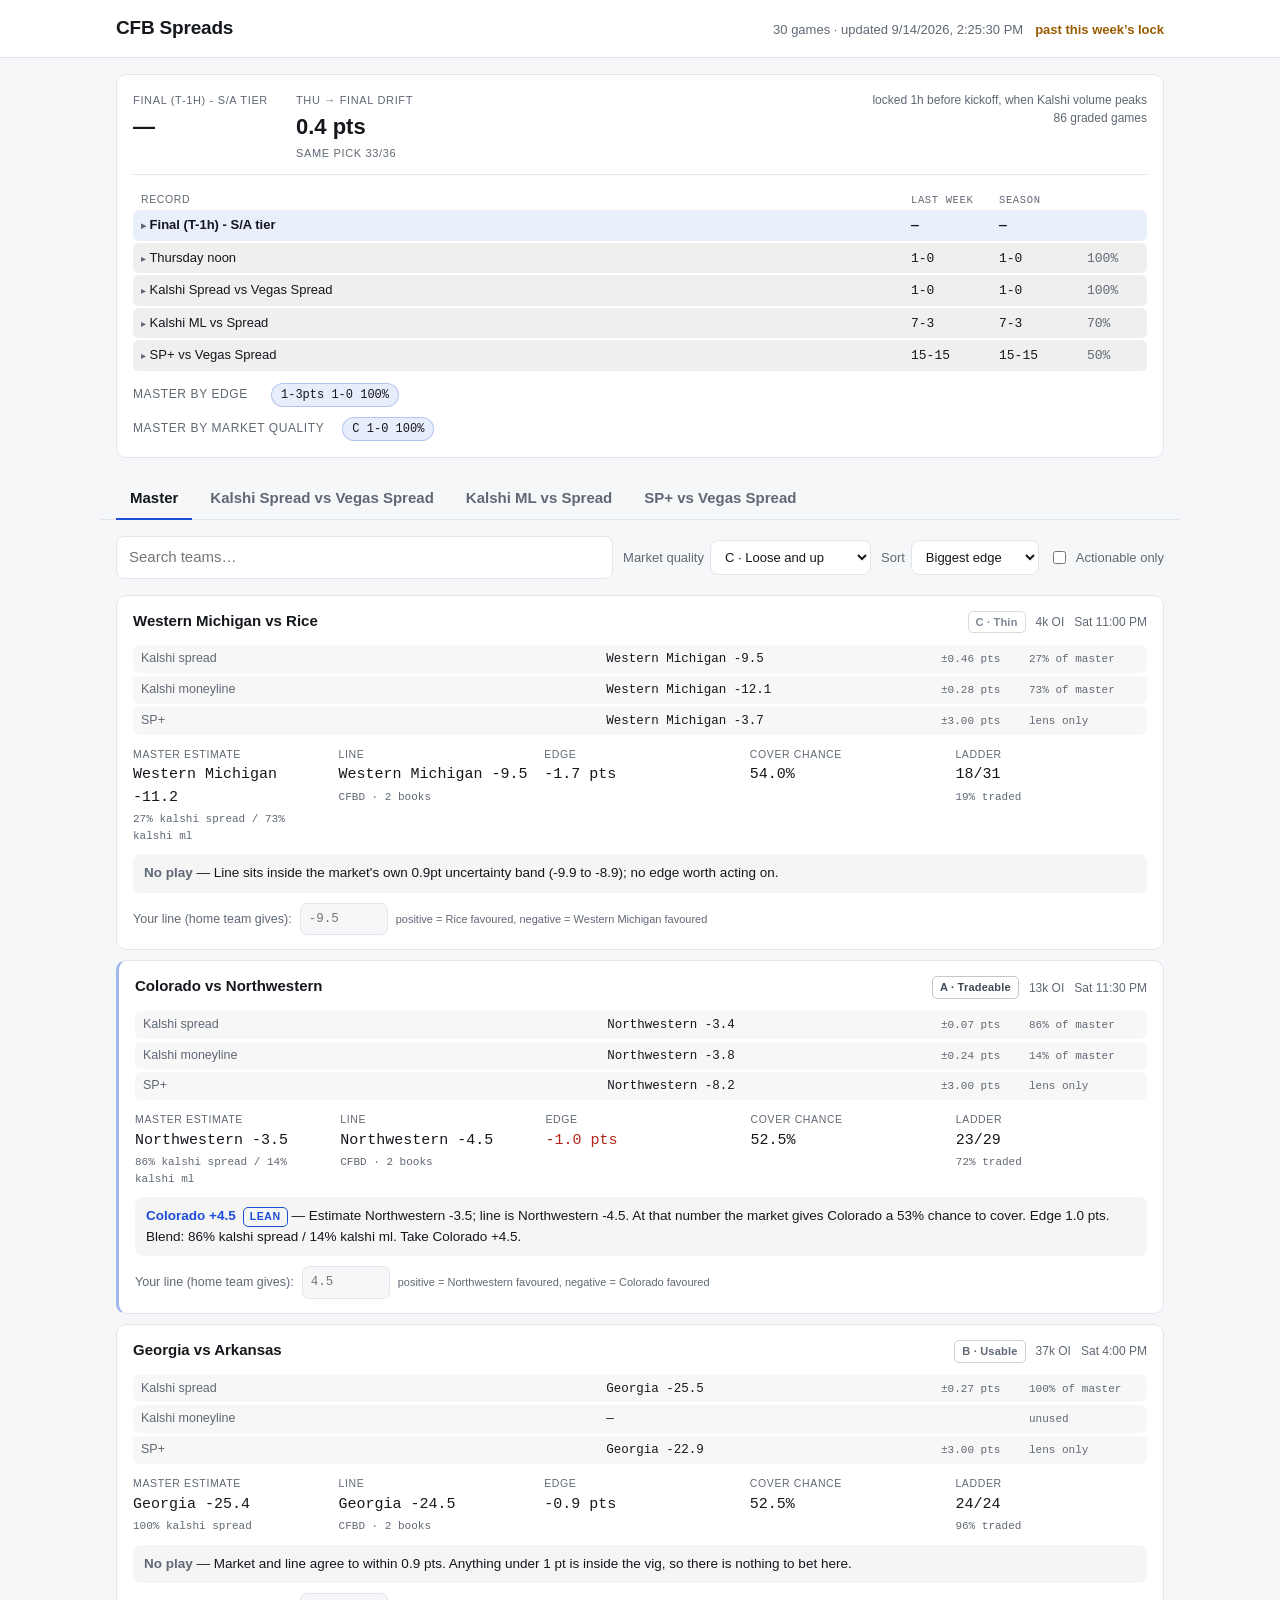
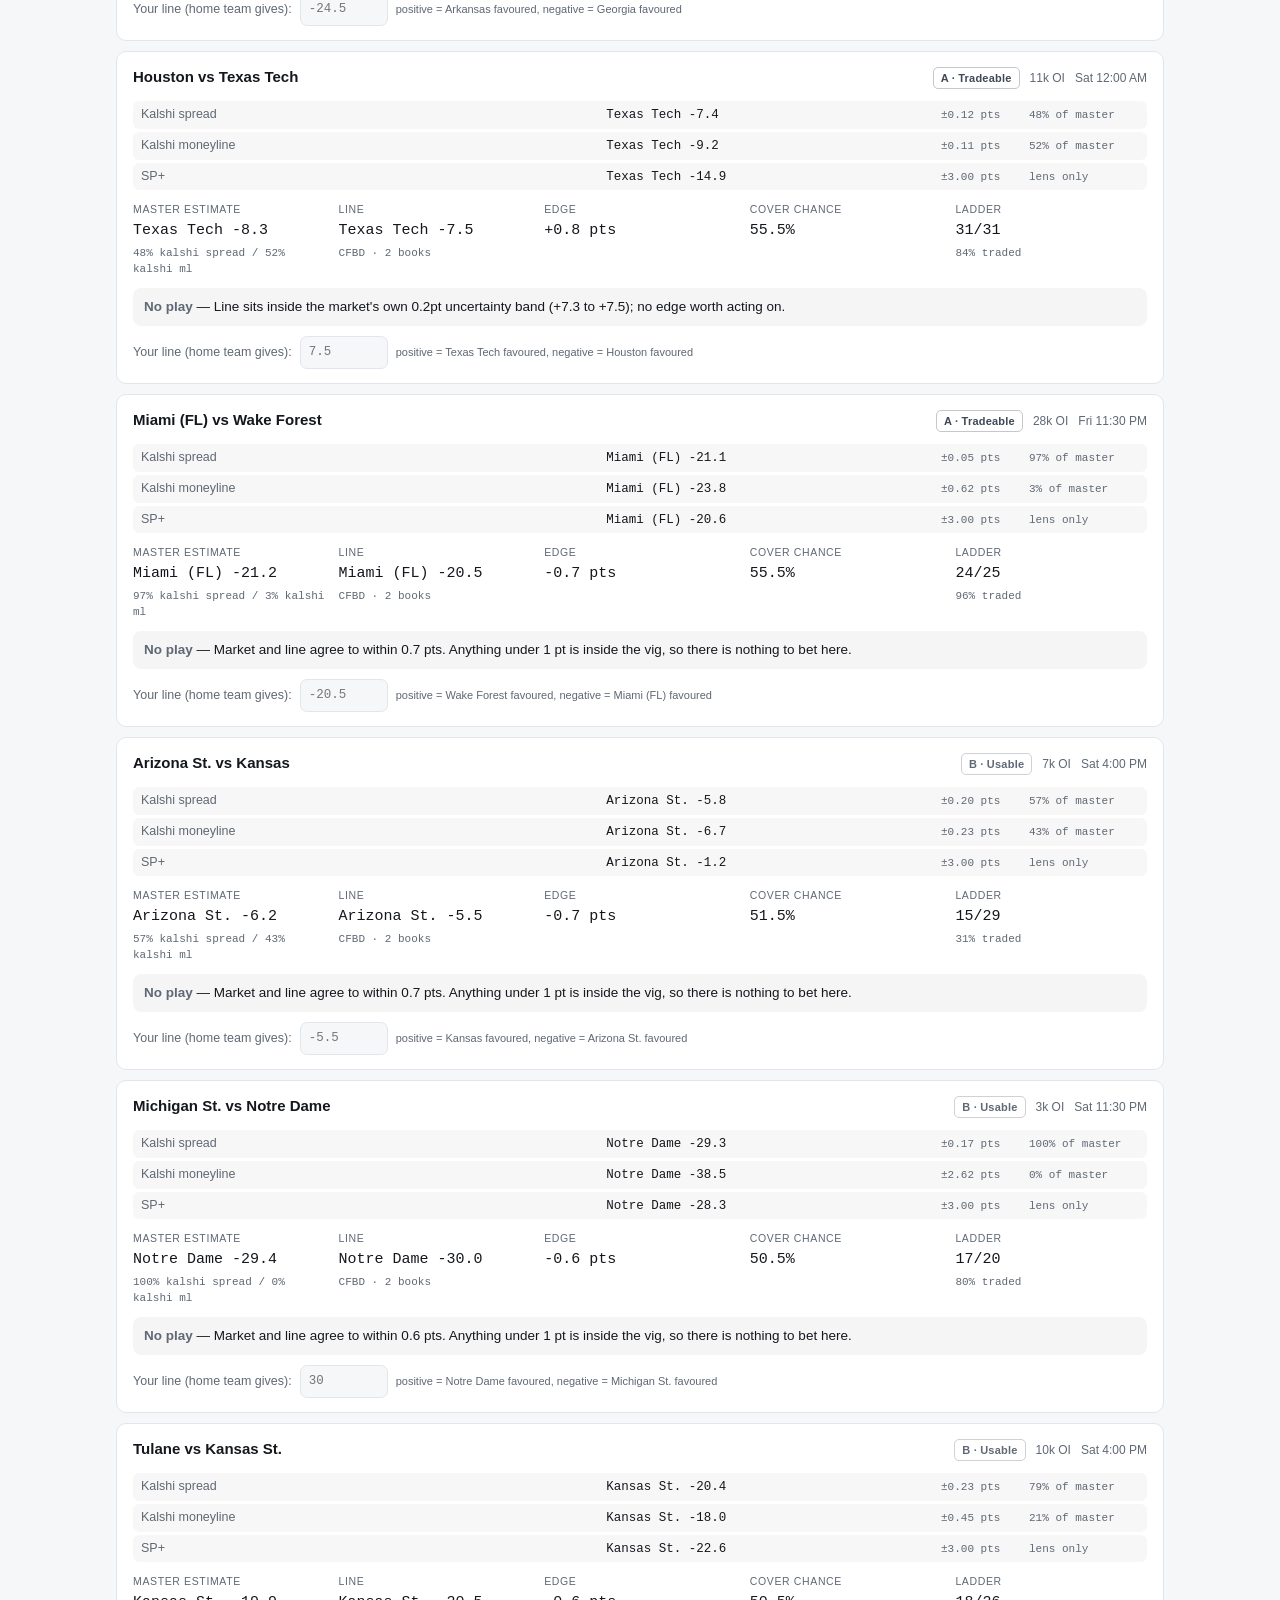
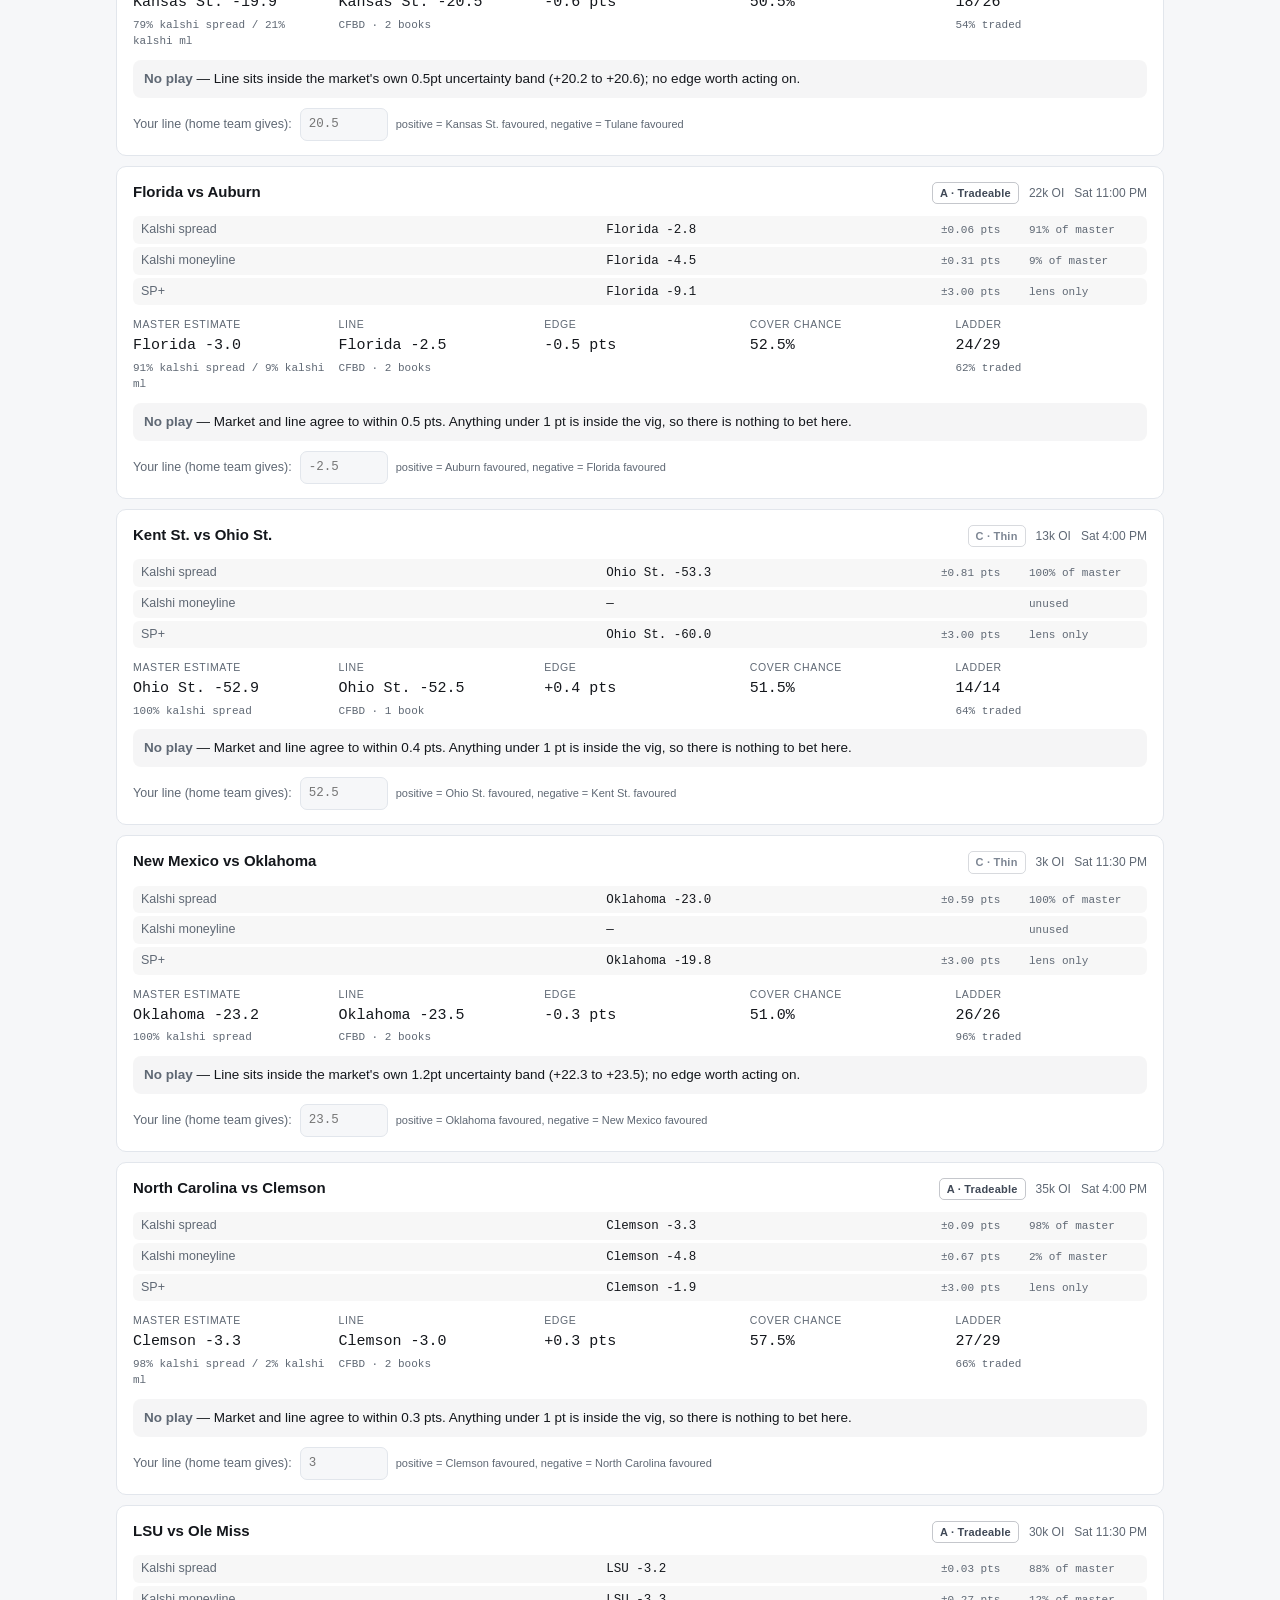
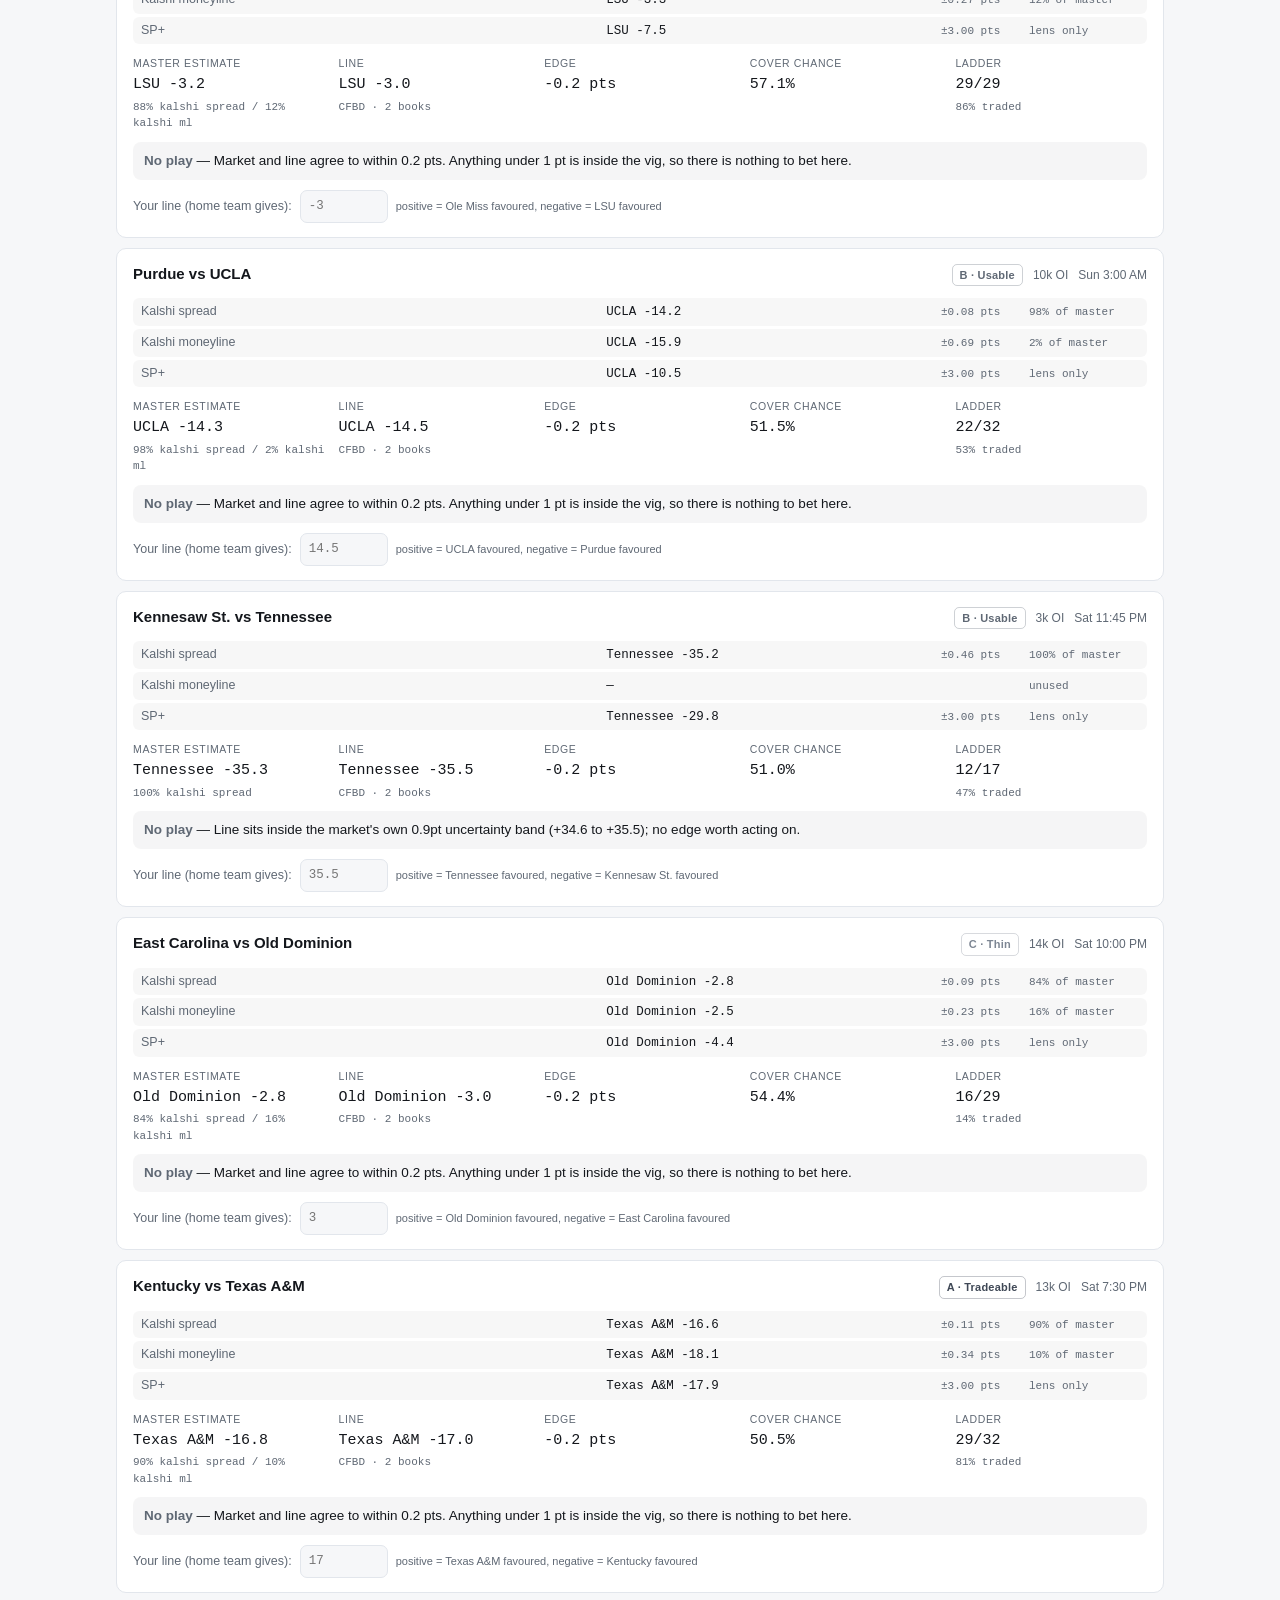
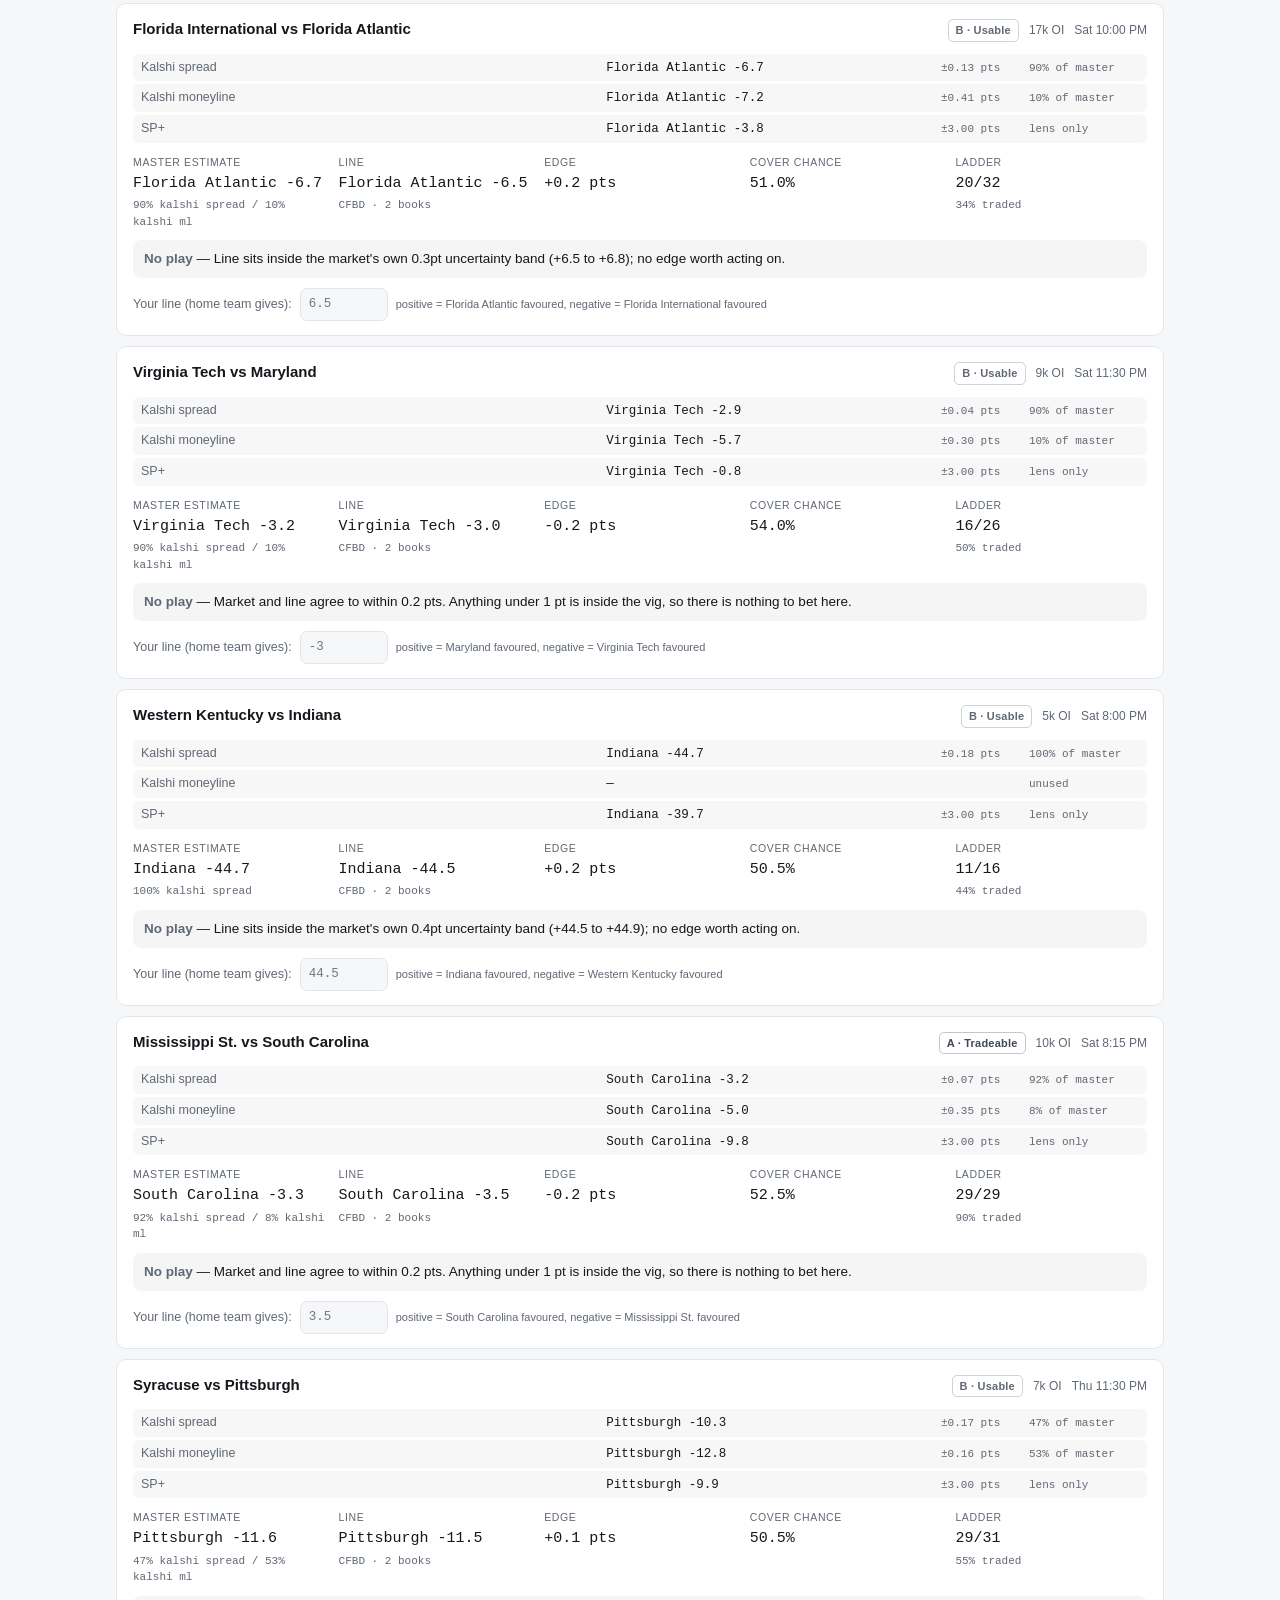
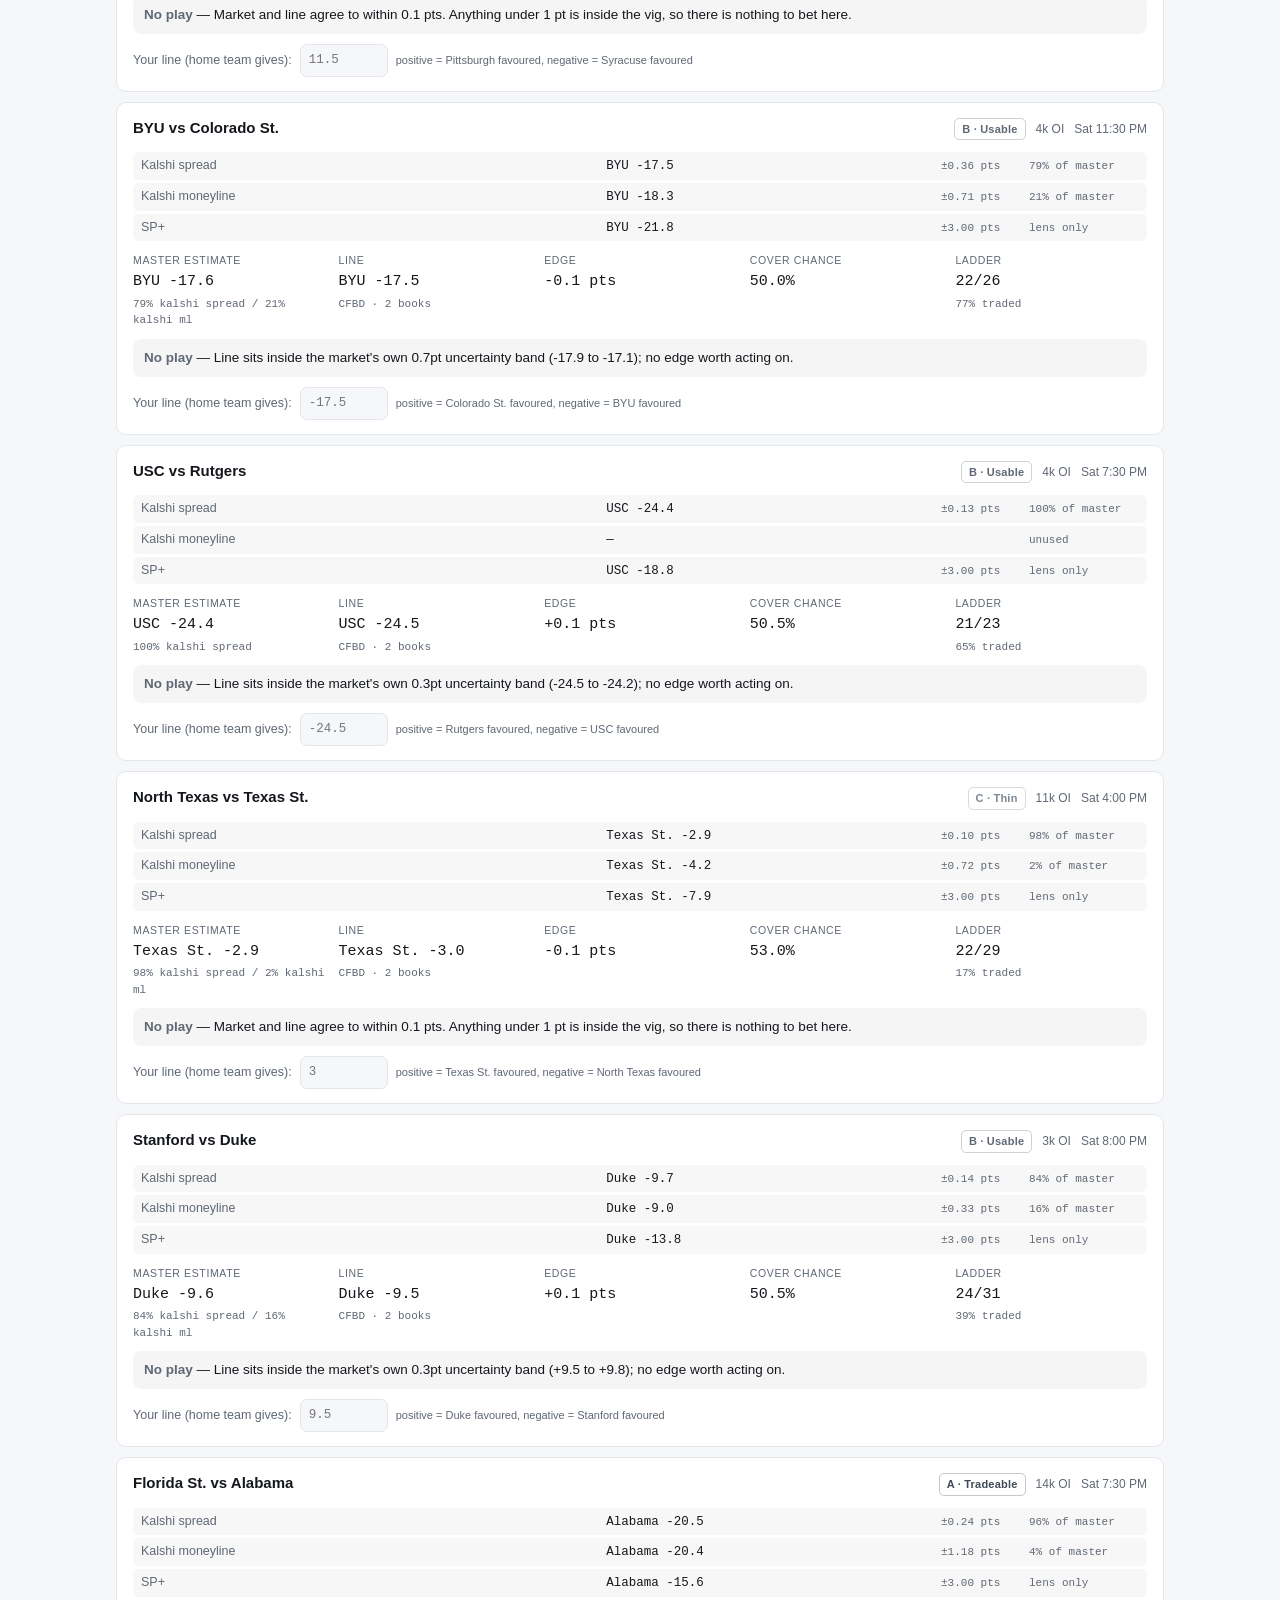
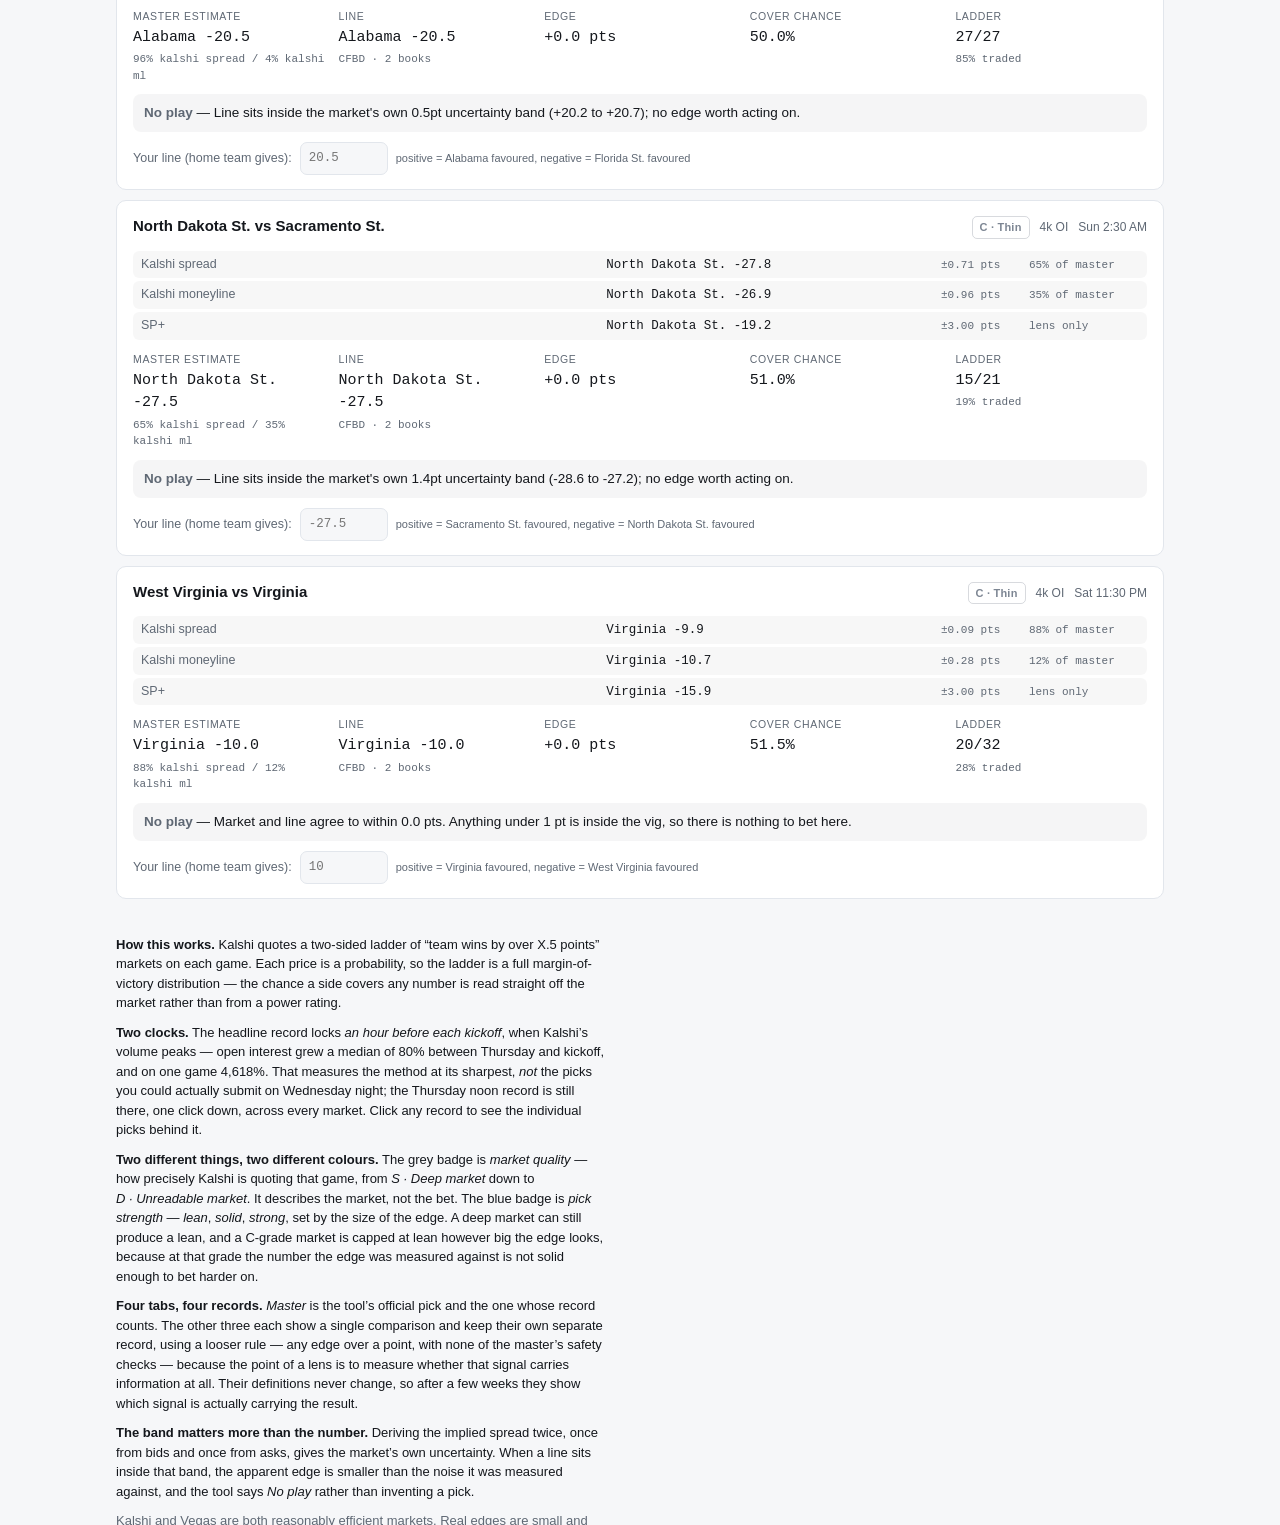
==== docs/index.html @ 64b95194 "Separate market quality from pick strength on the board The page put colour on the wrong thing. Tier" ====
<!doctype html>
<html lang="en">
<head>
<meta charset="utf-8">
<meta name="viewport" content="width=device-width, initial-scale=1">
<title>CFB Spreads — Kalshi-implied</title>
<meta name="description" content="College football spread predictions from Kalshi prediction-market data.">
<link rel="icon" href="data:image/svg+xml,<svg xmlns='http://www.w3.org/2000/svg' viewBox='0 0 100 100'><text y='.9em' font-size='90'>🏈</text></svg>">
<link rel="stylesheet" href="style.css">
</head>
<body>
<header class="top">
  <div class="wrap">
    <div class="titlebar">
      <h1>CFB Spreads</h1>
      <div class="freshness">
        <span id="generated" class="muted">loading…</span>
        <span id="deadline" class="deadline"></span>
      </div>
    </div>
  </div>
</header>

<section class="wrap">
  <div id="datawarning" role="status"></div>
  <div id="accuracy" class="panel accuracy" aria-live="polite"></div>
</section>

<nav class="wrap tabs" role="tablist">
  <button class="tab active" data-tab="master" role="tab" aria-selected="true">Master</button>
  <button class="tab" data-tab="kalshi_spread" role="tab" aria-selected="false">Kalshi Spread vs Vegas Spread</button>
  <button class="tab" data-tab="kalshi_ml" role="tab" aria-selected="false">Kalshi ML vs Spread</button>
  <button class="tab" data-tab="sp_plus" role="tab" aria-selected="false">SP+ vs Vegas Spread</button>
</nav>

<section class="wrap controls">
  <input id="search" type="search" placeholder="Search teams…" autocomplete="off" aria-label="Search teams">
  <label class="ctl">Market quality
    <select id="tier">
      <option value="D">All markets</option>
      <option value="C" selected>C &middot; Loose and up</option>
      <option value="B">B &middot; Readable and up</option>
      <option value="A">A &middot; Tight and up</option>
      <option value="S">S &middot; Deep only</option>
    </select>
  </label>
  <label class="ctl">Sort
    <select id="sort">
      <option value="edge">Biggest edge</option>
      <option value="oi">Most popular</option>
      <option value="kickoff">Kickoff</option>
      <option value="divergence">ML divergence</option>
    </select>
  </label>
  <label class="ctl checkbox"><input type="checkbox" id="picksonly"> Actionable only</label>
</section>

<main class="wrap">
  <div id="board"></div>
  <p id="empty" class="empty" hidden>No games match those filters.</p>
</main>

<footer class="wrap foot">
  <p><strong>How this works.</strong> Kalshi quotes a two-sided ladder of “team wins by over X.5 points”
  markets on each game. Each price is a probability, so the ladder is a full margin-of-victory
  distribution — the chance a side covers any number is read straight off the market rather than from
  a power rating.</p>
  <p><strong>Two clocks.</strong> The headline record locks <em>an hour before each kickoff</em>,
  when Kalshi&rsquo;s volume peaks &mdash; open interest grew a median of 80% between Thursday and
  kickoff, and on one game 4,618%. That measures the method at its sharpest, <em>not</em> the picks
  you could actually submit on Wednesday night; the Thursday&nbsp;noon record is still there, one
  click down, across every market. Click any record to see the individual picks behind it.</p>
  <p><strong>Two different things, two different colours.</strong> The grey badge is
  <em>market quality</em> &mdash; how precisely Kalshi is quoting that game, from
  <em>S&nbsp;&middot;&nbsp;Deep market</em> down to <em>D&nbsp;&middot;&nbsp;Unreadable market</em>. It
  describes the market, not the bet. The blue badge is <em>pick strength</em> &mdash;
  <em>lean</em>, <em>solid</em>, <em>strong</em>, set by the size of the edge. A deep market can still
  produce a lean, and a C-grade market is capped at lean however big the edge looks, because at that
  grade the number the edge was measured against is not solid enough to bet harder on.</p>
  <p><strong>Four tabs, four records.</strong> <em>Master</em> is the tool&rsquo;s official pick and the
  one whose record counts. The other three each show a single comparison and keep their own separate
  record, using a looser rule &mdash; any edge over a point, with none of the master&rsquo;s safety
  checks &mdash; because the point of a lens is to measure whether that signal carries information at
  all. Their definitions never change, so after a few weeks they show which signal is actually
  carrying the result.</p>
  <p><strong>The band matters more than the number.</strong> Deriving the implied spread twice, once
  from bids and once from asks, gives the market’s own uncertainty. When a line sits inside that band,
  the apparent edge is smaller than the noise it was measured against, and the tool says
  <em>No play</em> rather than inventing a pick.</p>
  <p class="muted">Kalshi and Vegas are both reasonably efficient markets. Real edges are small and
  often explained by liquidity. This is a screening tool, not a guarantee — the graded record above is
  the honest test of whether it is worth anything.</p>
</footer>

<script src="app.js"></script>
</body>
</html>
---- docs/style.css ----
:root {
  color-scheme: light dark;
  --bg: #f6f7f9;
  --panel: #ffffff;
  --ink: #14171c;
  --muted: #5f6874;
  --line: #e2e6ec;
  --accent: #1d4ed8;
  --good: #0f7b45;
  --bad: #b42318;
  --warn: #9a5b00;
  /* Market quality: a neutral ramp, deliberately outside the accent hue, so
     nothing describing the market can be read as a verdict on the pick.
     S and A sit forward; C and D recede. */
  --qS: #232935;
  --qA: #3f4856;
  --qB: #5f6874;
  --qC: #7d8693;
  --qD: #9aa2ad;
  --radius: 10px;
  --mono: ui-monospace, SFMono-Regular, "SF Mono", Menlo, Consolas, monospace;
}

@media (prefers-color-scheme: dark) {
  :root {
    --bg: #0e1116;
    --panel: #161b22;
    --ink: #e6edf3;
    --muted: #9aa4b2;
    --line: #262d38;
    --accent: #6f9bff;
    --good: #3fb950;
    --bad: #f85149;
    --warn: #d29922;
    --qS: #e6edf3;
    --qA: #c3ccd8;
    --qB: #9aa4b2;
    --qC: #7c8695;
    --qD: #646e7c;
  }
}

* { box-sizing: border-box; }

body {
  margin: 0;
  background: var(--bg);
  color: var(--ink);
  font: 15px/1.5 -apple-system, BlinkMacSystemFont, "Segoe UI", Roboto, Helvetica, Arial, sans-serif;
  -webkit-text-size-adjust: 100%;
}

.wrap { max-width: 1080px; margin: 0 auto; padding: 0 16px; }
.muted { color: var(--muted); }

/* ---------------------------------------------------------------- header */

.top {
  border-bottom: 1px solid var(--line);
  background: var(--panel);
  position: sticky;
  top: 0;
  z-index: 5;
}
.titlebar {
  display: flex;
  flex-wrap: wrap;
  gap: 8px 16px;
  align-items: baseline;
  justify-content: space-between;
  padding: 14px 0;
}
h1 { font-size: 19px; margin: 0; letter-spacing: -0.01em; }
.freshness { display: flex; gap: 12px; align-items: baseline; font-size: 13px; flex-wrap: wrap; }
.deadline { color: var(--warn); font-weight: 600; }

/* -------------------------------------------------------------- accuracy */

.panel {
  background: var(--panel);
  border: 1px solid var(--line);
  border-radius: var(--radius);
  padding: 16px;
}
.accuracy { margin: 16px 0; }
.acc-head {
  display: flex;
  flex-wrap: wrap;
  gap: 10px 28px;
  align-items: baseline;
  padding-bottom: 12px;
  border-bottom: 1px solid var(--line);
}
.acc-metric { display: flex; flex-direction: column; gap: 2px; }
.acc-metric .k { font-size: 11px; text-transform: uppercase; letter-spacing: .06em; color: var(--muted); }
.acc-metric .v { font-size: 22px; font-weight: 650; font-variant-numeric: tabular-nums; }
.acc-lock { margin-left: auto; font-size: 12px; color: var(--muted); text-align: right; }

.acc-table { display: grid; gap: 2px; padding-top: 12px; }
.acc-tr {
  display: grid;
  grid-template-columns: minmax(150px, 2fr) 80px 80px 52px;
  gap: 8px;
  align-items: baseline;
  padding: 5px 8px;
  border-radius: 6px;
  font-size: 13px;
}
.acc-tr.clickable {
  appearance: none;
  width: 100%;
  text-align: left;
  font: inherit;
  font-size: 13px;
  color: inherit;
  border: 0;
  cursor: pointer;
}
.acc-tr.clickable:hover { background: color-mix(in srgb, var(--ink) 5%, transparent); }
.caret { color: var(--muted); font-size: 10px; }

.acc-tr.head { font-size: 10.5px; text-transform: uppercase; letter-spacing: .06em; color: var(--muted); padding-bottom: 0; }
.acc-tr.master { background: color-mix(in srgb, var(--accent) 9%, transparent); font-weight: 620; }
.acc-td { font-family: var(--mono); font-variant-numeric: tabular-nums; }
.acc-td.name { font-family: inherit; }
.acc-td.muted { color: var(--muted); }

/* ------------------------------------------------------- pick history -- */

.picks {
  display: grid;
  gap: 1px;
  margin: 2px 0 8px;
  padding: 8px 10px;
  border-radius: 8px;
  background: color-mix(in srgb, var(--ink) 4%, transparent);
}
.picks-note { font-size: 11.5px; color: var(--muted); padding: 2px 2px 8px; }
.picks-empty { font-size: 12.5px; color: var(--muted); padding: 6px 2px; }

.pick {
  display: grid;
  grid-template-columns: 52px 1fr auto;
  gap: 10px;
  align-items: baseline;
  padding: 7px 4px;
  border-top: 1px solid var(--line);
  font-size: 12.5px;
}
.pick:first-of-type { border-top: 0; }
.pick-date { color: var(--muted); font-family: var(--mono); font-size: 11px; }
.pick-main { display: grid; gap: 2px; min-width: 0; }
.pick-game { font-weight: 600; }
.pick-call { font-family: var(--mono); color: var(--accent); }
.pick-meta { font-size: 11px; color: var(--muted); font-family: var(--mono); }
.pick-out { display: grid; gap: 2px; justify-items: end; text-align: right; }
.pick-res { font-size: 10.5px; font-weight: 700; letter-spacing: .05em; }
.pick-res.win { color: var(--good); }
.pick-res.loss { color: var(--bad); }
.pick-res.push, .pick-res.pending { color: var(--muted); }
.pick-margin { font-size: 11px; color: var(--muted); font-family: var(--mono); }

.acc-rows { display: grid; gap: 10px; padding-top: 12px; }
.acc-row { display: flex; flex-wrap: wrap; gap: 6px 18px; align-items: baseline; font-size: 13px; }
.acc-row .label { color: var(--muted); min-width: 120px; font-size: 12px; text-transform: uppercase; letter-spacing: .05em; }
.chip {
  font-variant-numeric: tabular-nums;
  font-family: var(--mono);
  font-size: 12px;
  background: color-mix(in srgb, var(--accent) 10%, transparent);
  border: 1px solid color-mix(in srgb, var(--accent) 25%, transparent);
  border-radius: 999px;
  padding: 2px 9px;
}
.acc-empty { color: var(--muted); font-size: 13px; padding-top: 10px; }

/* ------------------------------------------------------------------ tabs */

.tabs { display: flex; gap: 4px; margin-top: 20px; border-bottom: 1px solid var(--line); }
.tab {
  appearance: none;
  background: none;
  border: 0;
  border-bottom: 2px solid transparent;
  color: var(--muted);
  font: inherit;
  font-weight: 550;
  padding: 9px 14px;
  cursor: pointer;
  margin-bottom: -1px;
}
.tab:hover { color: var(--ink); }
.tab.active { color: var(--ink); border-bottom-color: var(--accent); }

/* -------------------------------------------------------------- controls */

.controls {
  display: flex;
  flex-wrap: wrap;
  gap: 10px;
  align-items: center;
  margin: 16px auto;
}
#search {
  flex: 1 1 240px;
  min-width: 180px;
  padding: 9px 12px;
  border: 1px solid var(--line);
  border-radius: 8px;
  background: var(--panel);
  color: var(--ink);
  font: inherit;
}
.ctl { display: flex; align-items: center; gap: 6px; font-size: 13px; color: var(--muted); }
.ctl select {
  padding: 8px 10px;
  border: 1px solid var(--line);
  border-radius: 8px;
  background: var(--panel);
  color: var(--ink);
  font: inherit;
  font-size: 13px;
}
.ctl.checkbox { gap: 7px; cursor: pointer; }

/* ----------------------------------------------------------------- cards */

#board { display: grid; gap: 10px; padding-bottom: 8px; }

.game {
  background: var(--panel);
  border: 1px solid var(--line);
  border-radius: var(--radius);
  padding: 14px 16px;
}
/* The left bar reports pick strength, so the board is scannable without
   reading a word. No-play and no-signal cards stay unbarred. */
.game.actionable { border-left: 3px solid color-mix(in srgb, var(--accent) 40%, transparent); }
.game.str-solid { border-left-color: color-mix(in srgb, var(--accent) 70%, transparent); }
.game.str-strong { border-left-color: var(--accent); }

.g-head { display: flex; flex-wrap: wrap; gap: 6px 12px; align-items: baseline; }
.g-title { font-weight: 640; font-size: 15px; }
.g-meta { margin-left: auto; display: flex; gap: 10px; align-items: center; font-size: 12px; color: var(--muted); }

.quality {
  font-size: 11px;
  font-weight: 640;
  letter-spacing: .02em;
  border-radius: 5px;
  padding: 2px 7px;
  white-space: nowrap;
  border: 1px solid color-mix(in srgb, currentColor 30%, transparent);
}
.quality.S { color: var(--qS); background: color-mix(in srgb, var(--qS) 8%, transparent); font-weight: 700; }
.quality.A { color: var(--qA); font-weight: 700; }
.quality.B { color: var(--qB); }
.quality.C { color: var(--qC); }
.quality.D { color: var(--qD); }

/* Pick strength: one hue, three escalating treatments. Reads as a ladder, so
   'lean' never looks like a warning. --panel on the filled state inverts
   correctly in both themes without a separate dark-mode rule. */
.strength {
  display: inline-block;
  font-size: 10.5px;
  font-weight: 750;
  letter-spacing: .06em;
  border-radius: 5px;
  padding: 1px 6px;
  margin-left: 7px;
  white-space: nowrap;
  color: var(--accent);
  background: transparent;
  border: 1px solid var(--accent);
}
.strength.solid { background: color-mix(in srgb, var(--accent) 15%, transparent); }
.strength.strong { background: var(--accent); color: var(--panel); }

.signals { display: grid; gap: 3px; margin: 12px 0 4px; }
.sig {
  display: grid;
  grid-template-columns: minmax(120px, 1.4fr) minmax(90px, 1fr) 80px 110px;
  gap: 8px;
  align-items: baseline;
  font-size: 12.5px;
  padding: 4px 8px;
  border-radius: 6px;
  background: color-mix(in srgb, var(--ink) 3%, transparent);
}
.sig-name { color: var(--muted); }
.sig-val { font-family: var(--mono); font-variant-numeric: tabular-nums; }
.sig-sd, .sig-w { font-family: var(--mono); font-size: 11px; color: var(--muted); }

.g-nums {
  display: grid;
  grid-template-columns: repeat(auto-fit, minmax(112px, 1fr));
  gap: 10px 14px;
  margin: 12px 0 10px;
}
.num { display: flex; flex-direction: column; gap: 2px; }
.num .k { font-size: 10.5px; text-transform: uppercase; letter-spacing: .06em; color: var(--muted); }
.num .v { font-family: var(--mono); font-size: 15px; font-variant-numeric: tabular-nums; }
.num .sub { font-size: 11px; color: var(--muted); font-family: var(--mono); }
.v.pos { color: var(--good); }
.v.neg { color: var(--bad); }

.verdict { font-size: 13.5px; padding: 9px 11px; border-radius: 8px; background: color-mix(in srgb, var(--ink) 4%, transparent); }
.verdict .call { font-weight: 660; }
.verdict.play .call { color: var(--accent); }
.verdict.noplay .call { color: var(--muted); }
.verdict.nosignal .call { color: var(--muted); }

.manual { display: flex; flex-wrap: wrap; align-items: center; gap: 8px; margin-top: 10px; font-size: 12.5px; color: var(--muted); }
.manual input {
  width: 88px;
  padding: 6px 8px;
  border: 1px solid var(--line);
  border-radius: 7px;
  background: var(--bg);
  color: var(--ink);
  font: inherit;
  font-family: var(--mono);
}
.manual input.set { border-color: var(--accent); color: var(--accent); font-weight: 600; }
.manual .src { font-size: 11px; }
.manual button {
  appearance: none; background: none; border: 1px solid var(--line);
  border-radius: 7px; color: var(--muted); font: inherit; font-size: 11.5px;
  padding: 5px 9px; cursor: pointer;
}
.manual button:hover { color: var(--ink); border-color: var(--muted); }

/* ------------------------------------------------------------- moneyline */

.ml-grid {
  display: grid;
  grid-template-columns: repeat(auto-fit, minmax(150px, 1fr));
  gap: 10px 14px;
  margin: 12px 0 10px;
}
.odds { font-family: var(--mono); font-variant-numeric: tabular-nums; }
.flag {
  font-size: 11px; font-weight: 650; color: var(--warn);
  border: 1px solid currentColor; border-radius: 5px; padding: 2px 7px;
}

.warning {
  margin: 16px 0 0;
  font-size: 13.5px;
  line-height: 1.6;
  border-left: 3px solid var(--bad);
  background: color-mix(in srgb, var(--bad) 7%, var(--panel));
}
.warning strong { color: var(--bad); }

.summary { font-size: 13.5px; line-height: 1.6; border-left: 3px solid var(--warn); }
.summary strong { color: var(--ink); }
.linky {
  appearance: none; background: none; border: 0; padding: 0;
  font: inherit; font-weight: 600; color: var(--accent); cursor: pointer;
  text-decoration: underline; text-underline-offset: 2px;
}

.empty { color: var(--muted); text-align: center; padding: 40px 0; }

.foot { margin: 28px auto 48px; font-size: 13px; color: var(--ink); }
.foot p { margin: 0 0 10px; max-width: 68ch; }

@media (max-width: 700px) {
  .sig { grid-template-columns: 1fr auto; row-gap: 2px; }
  .sig-sd, .sig-w { grid-column: span 1; }
  .acc-tr { grid-template-columns: 1fr 62px 62px 44px; font-size: 12px; }
  .pick { grid-template-columns: 44px 1fr; row-gap: 4px; }
  .pick-out { grid-column: 2; justify-items: start; text-align: left; }
}

@media (max-width: 560px) {
  .g-meta { margin-left: 0; width: 100%; }
  .acc-lock { margin-left: 0; text-align: left; width: 100%; }
  .acc-metric .v { font-size: 19px; }
}
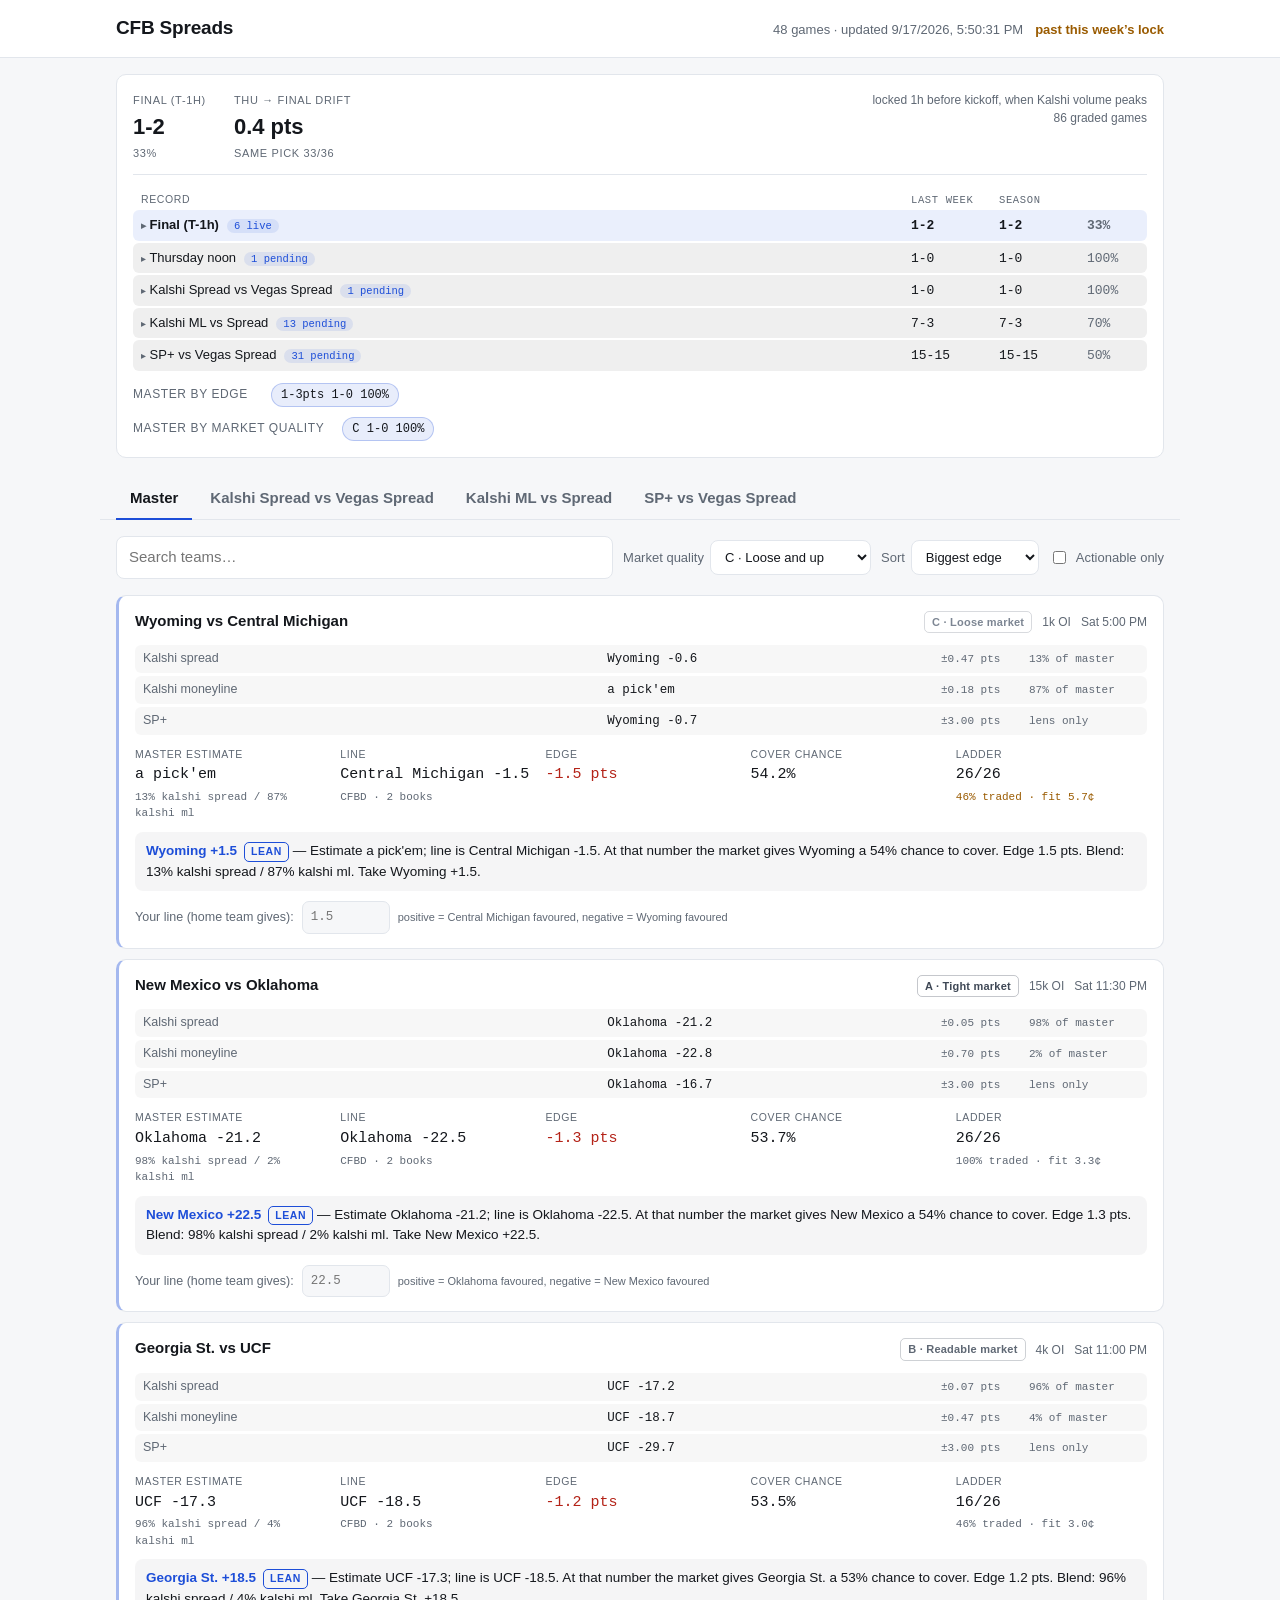
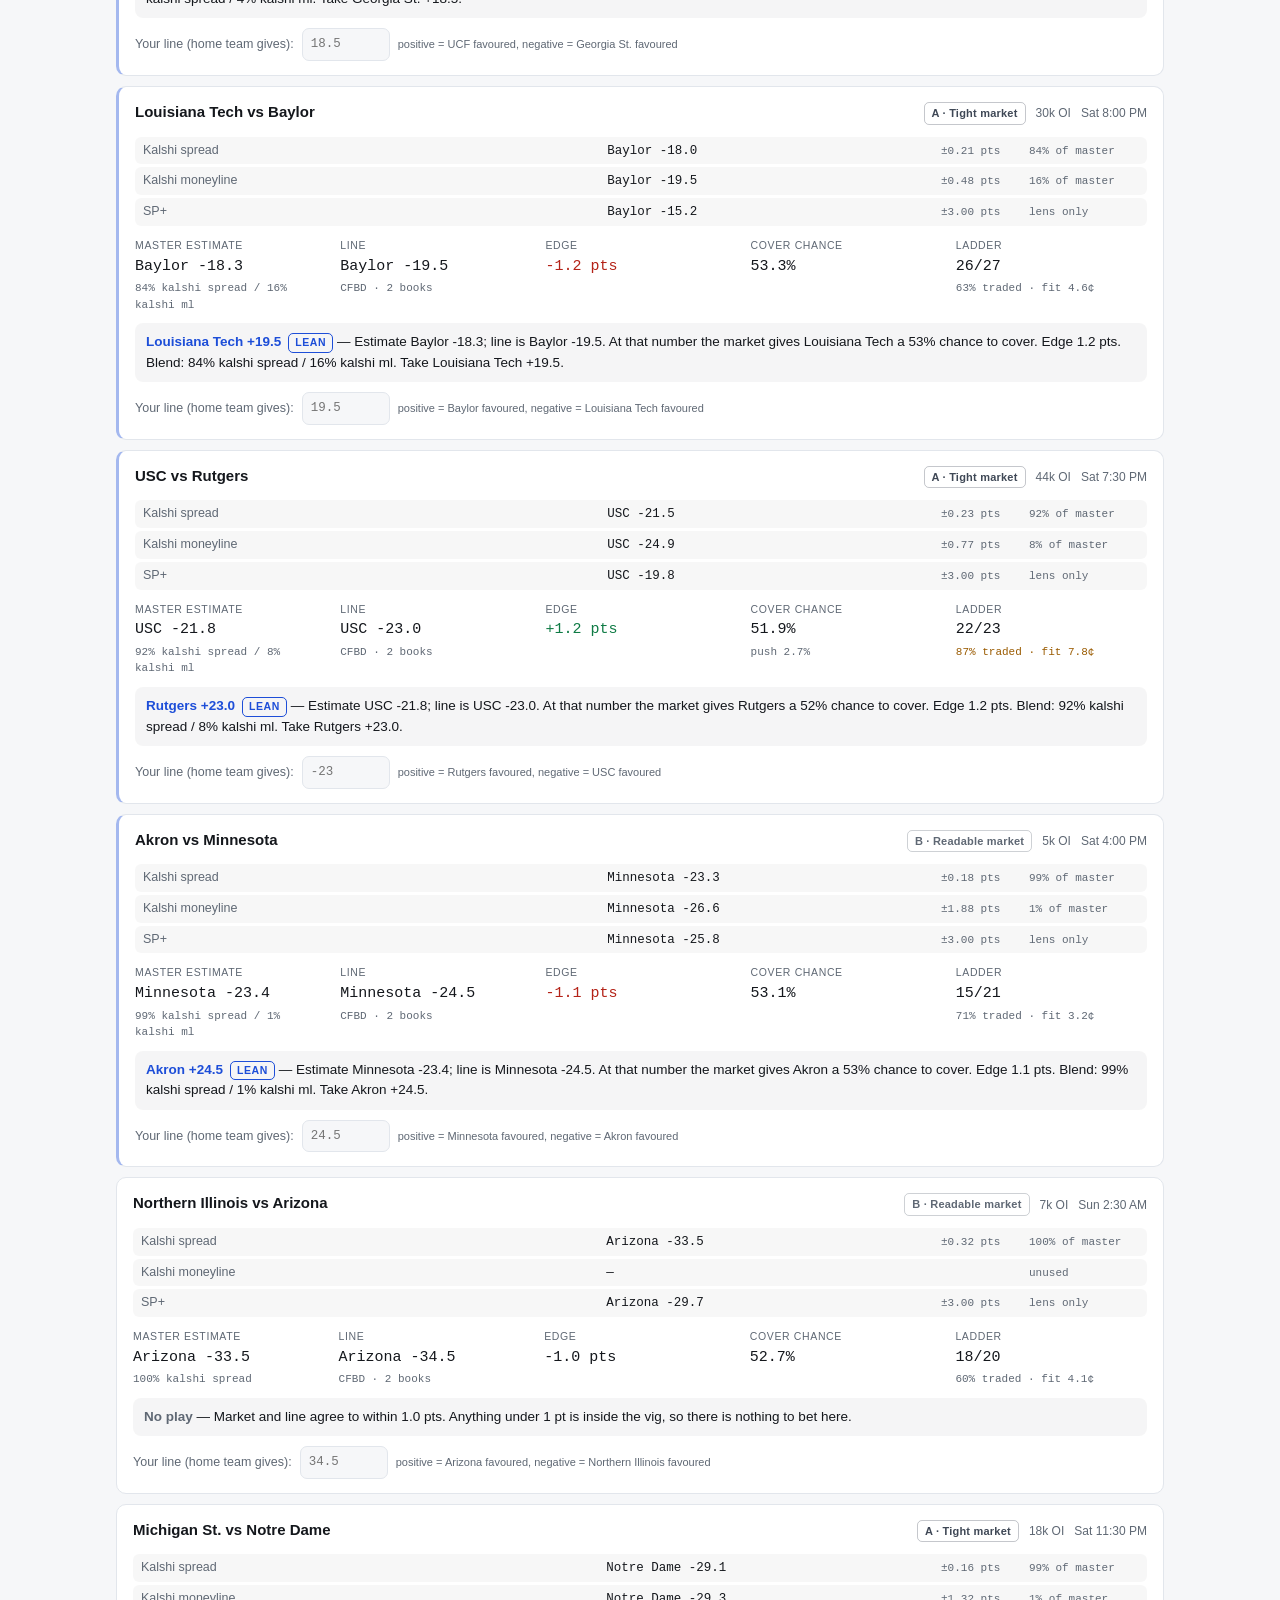
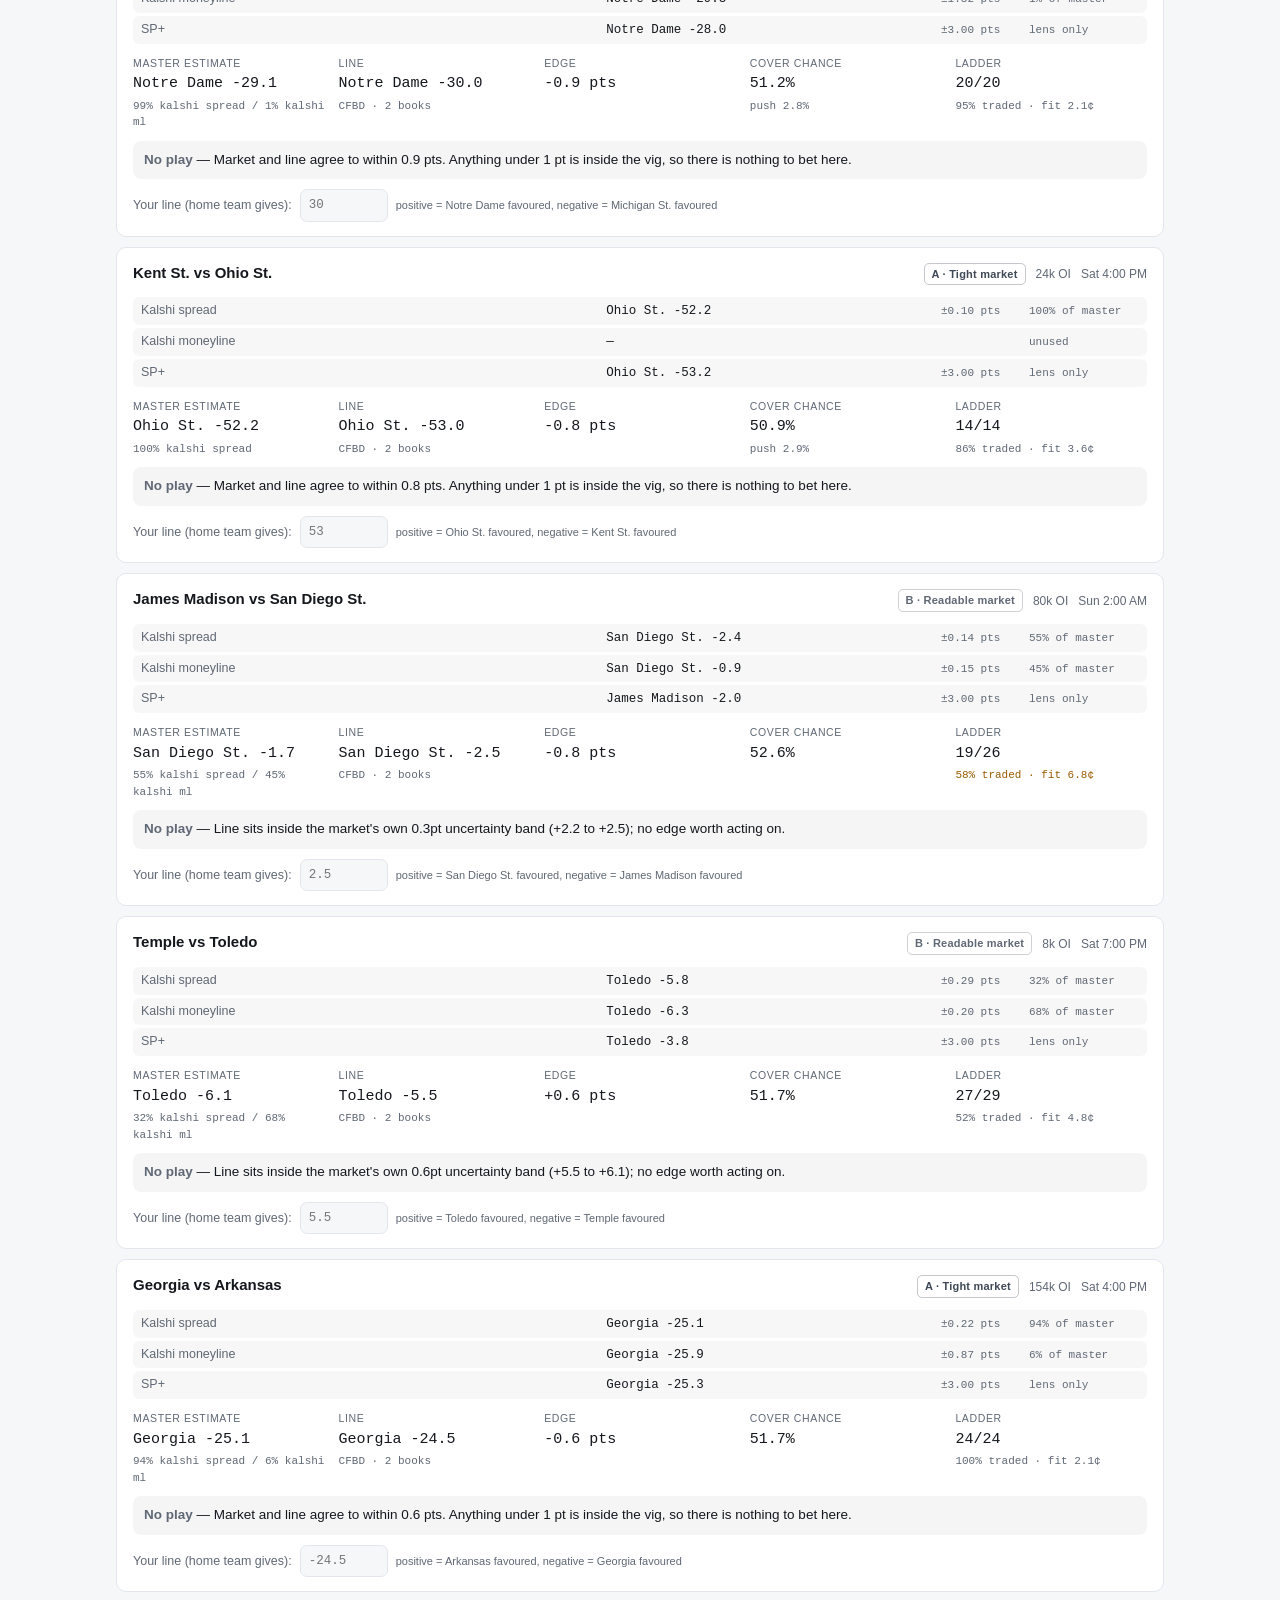
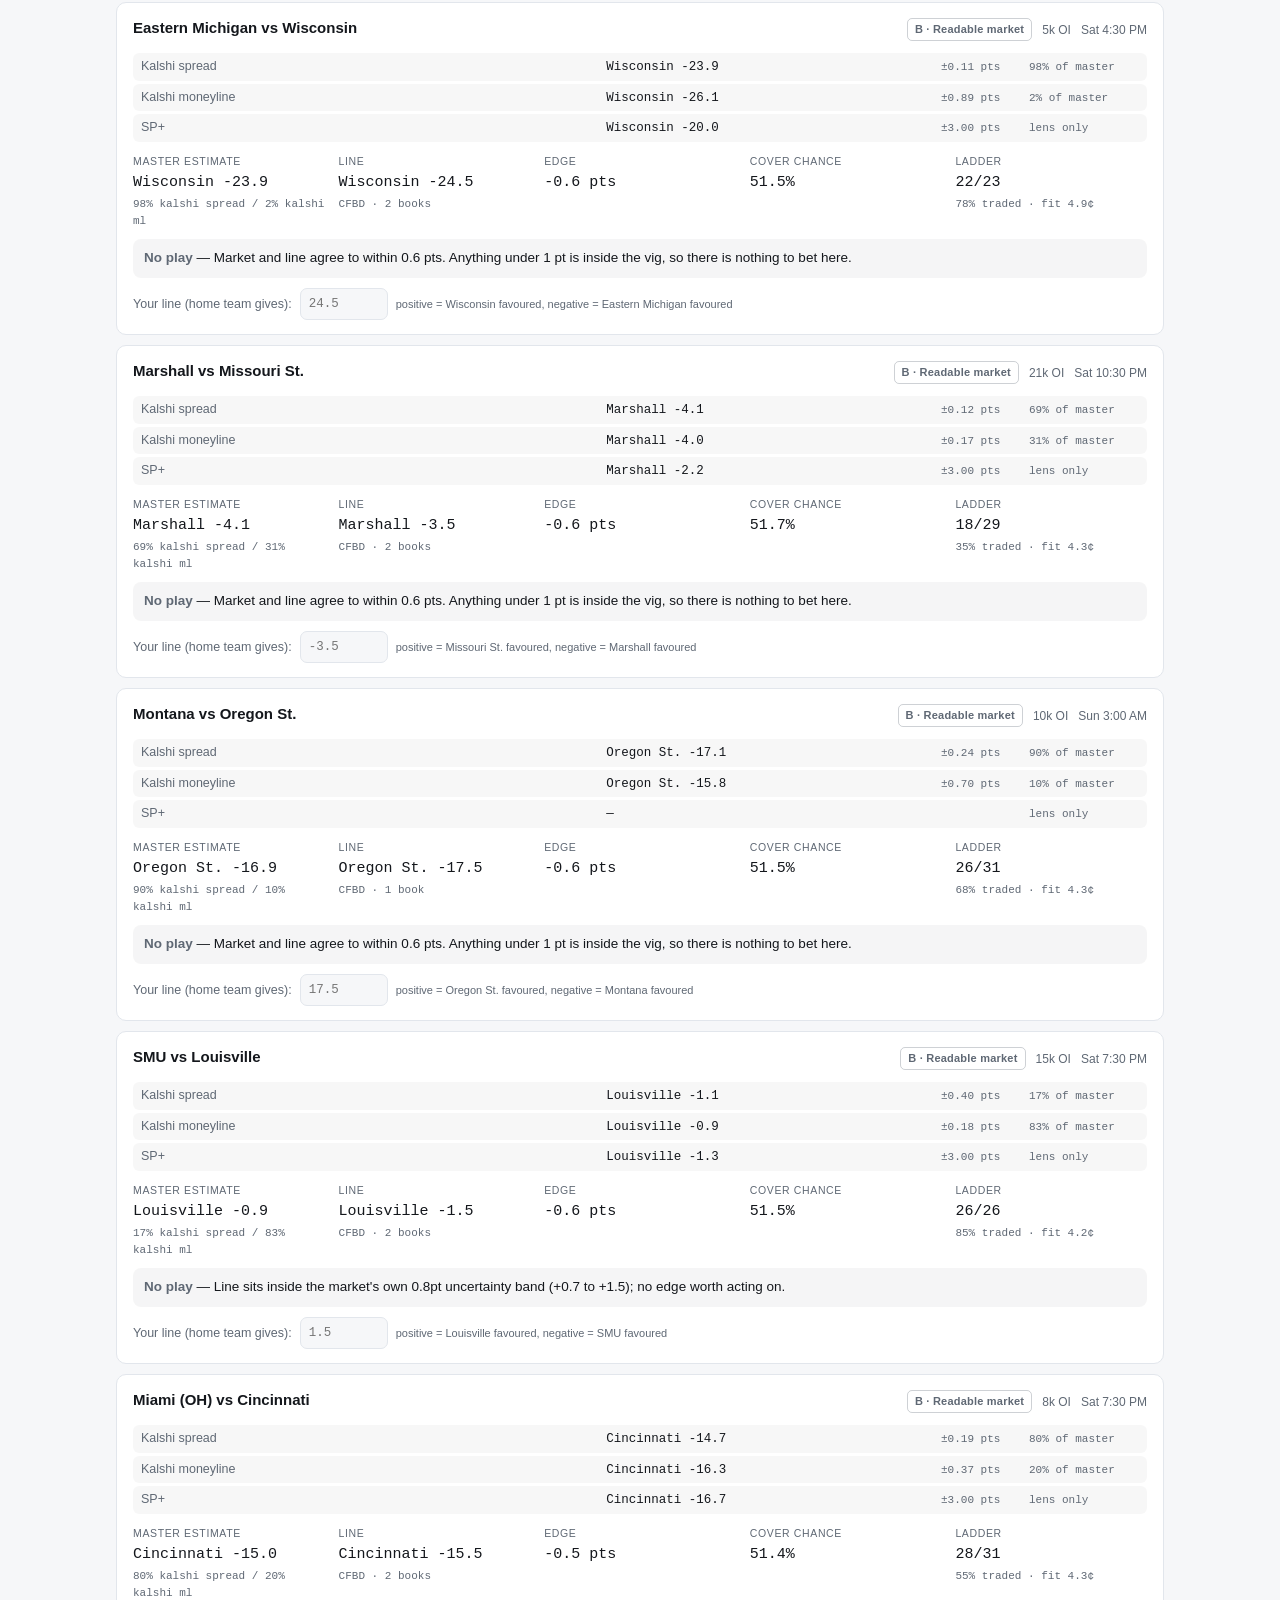
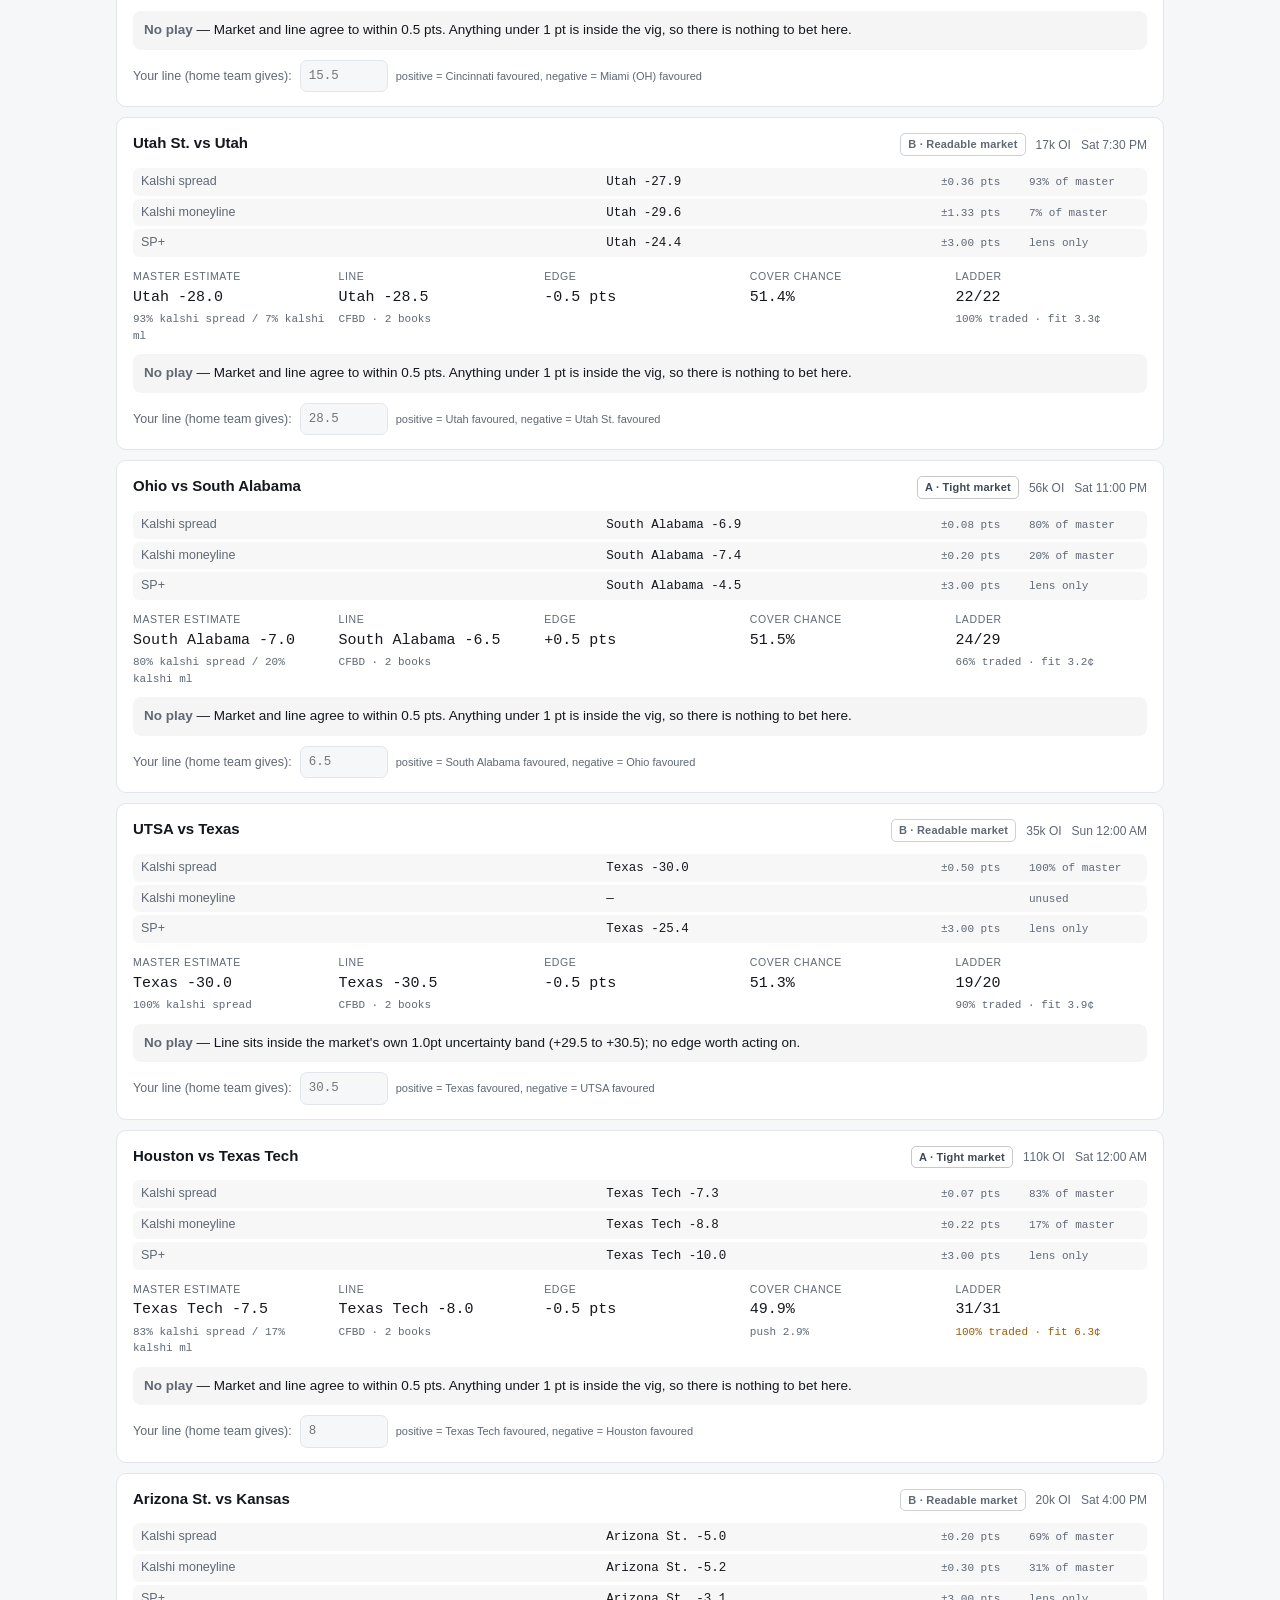
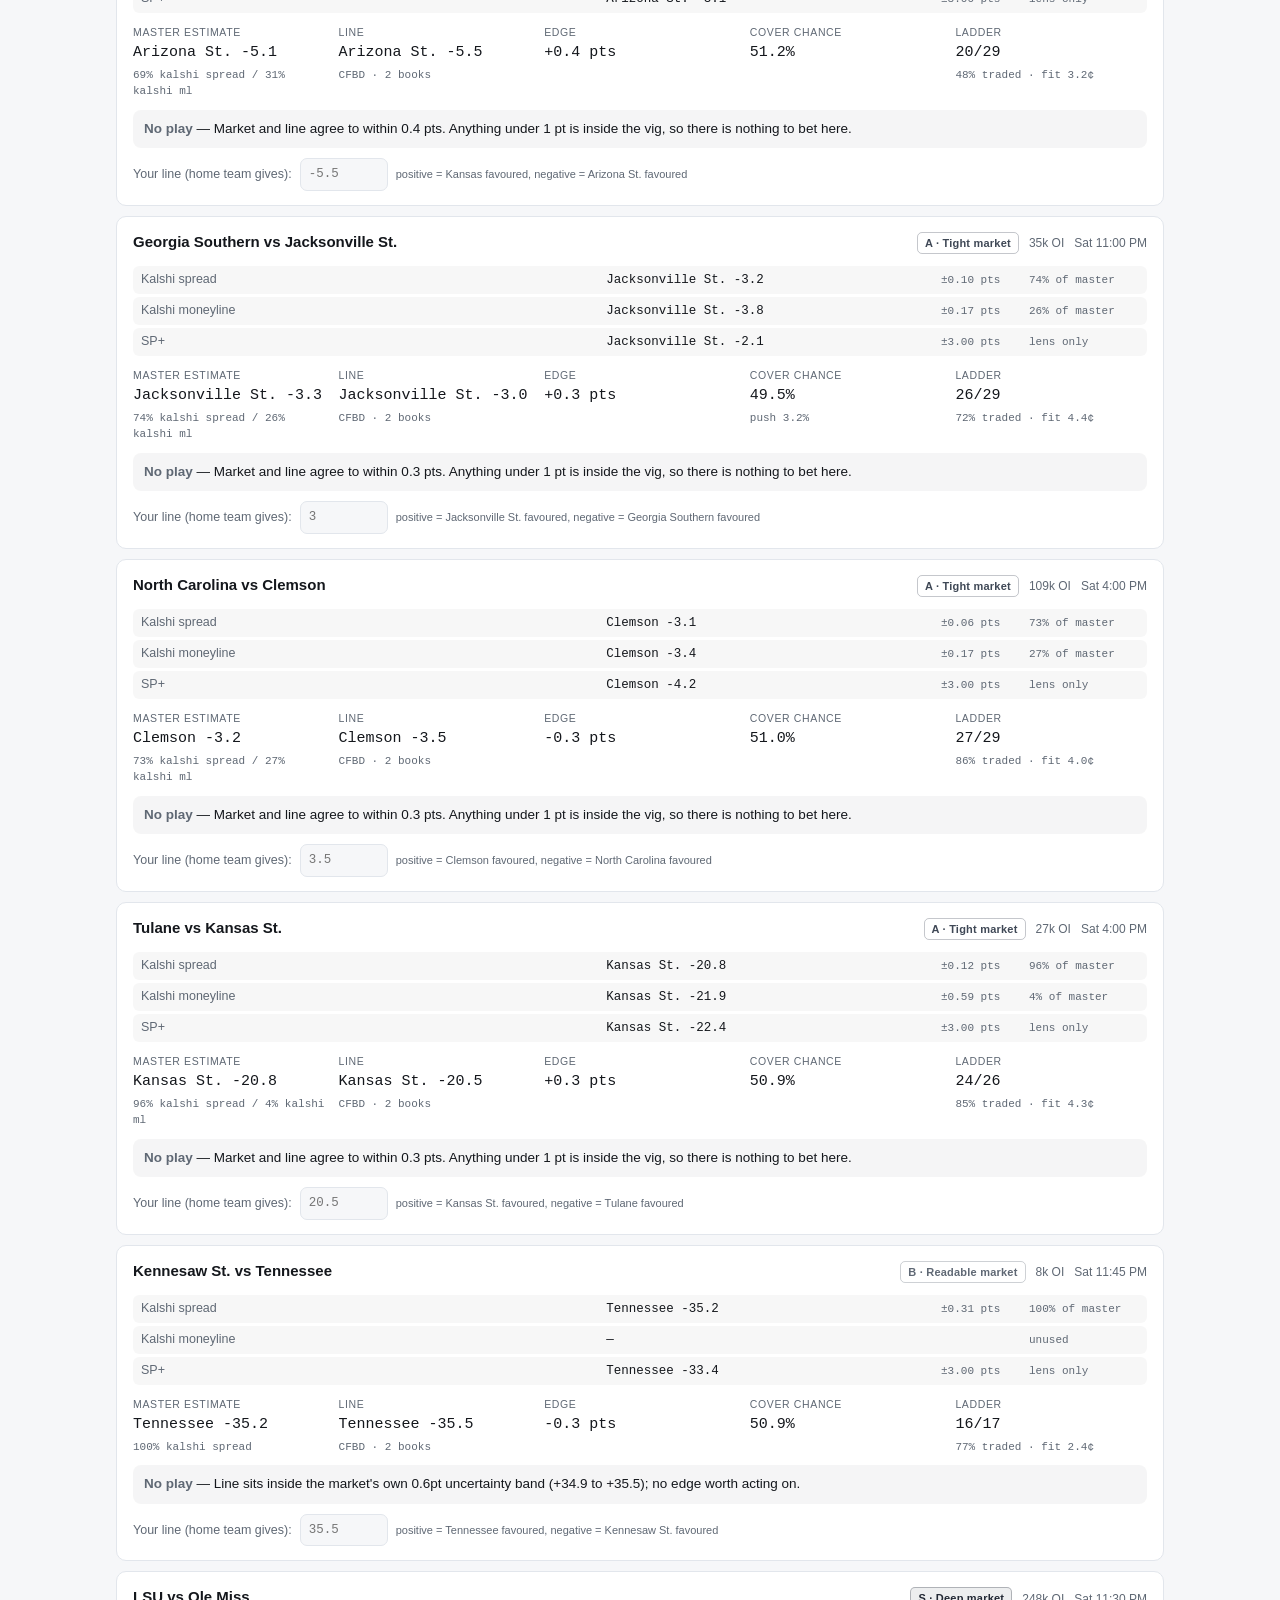
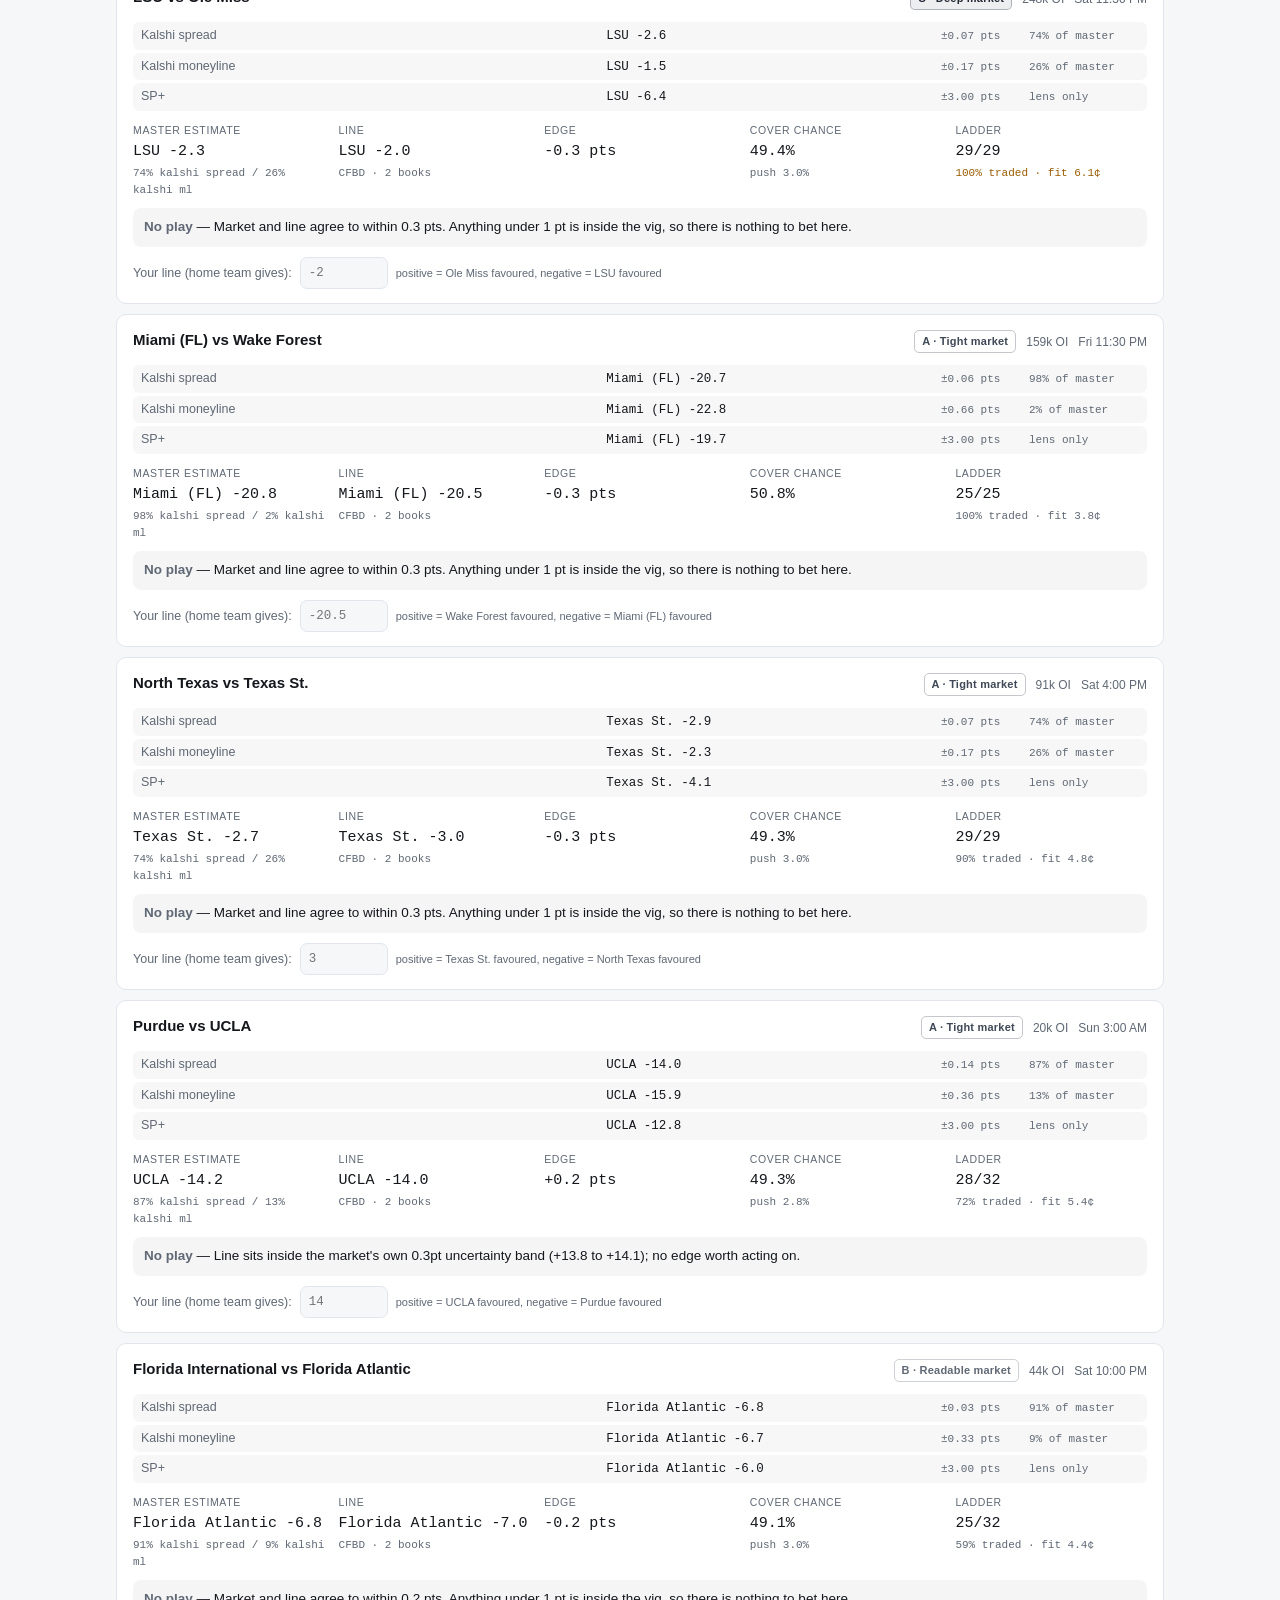
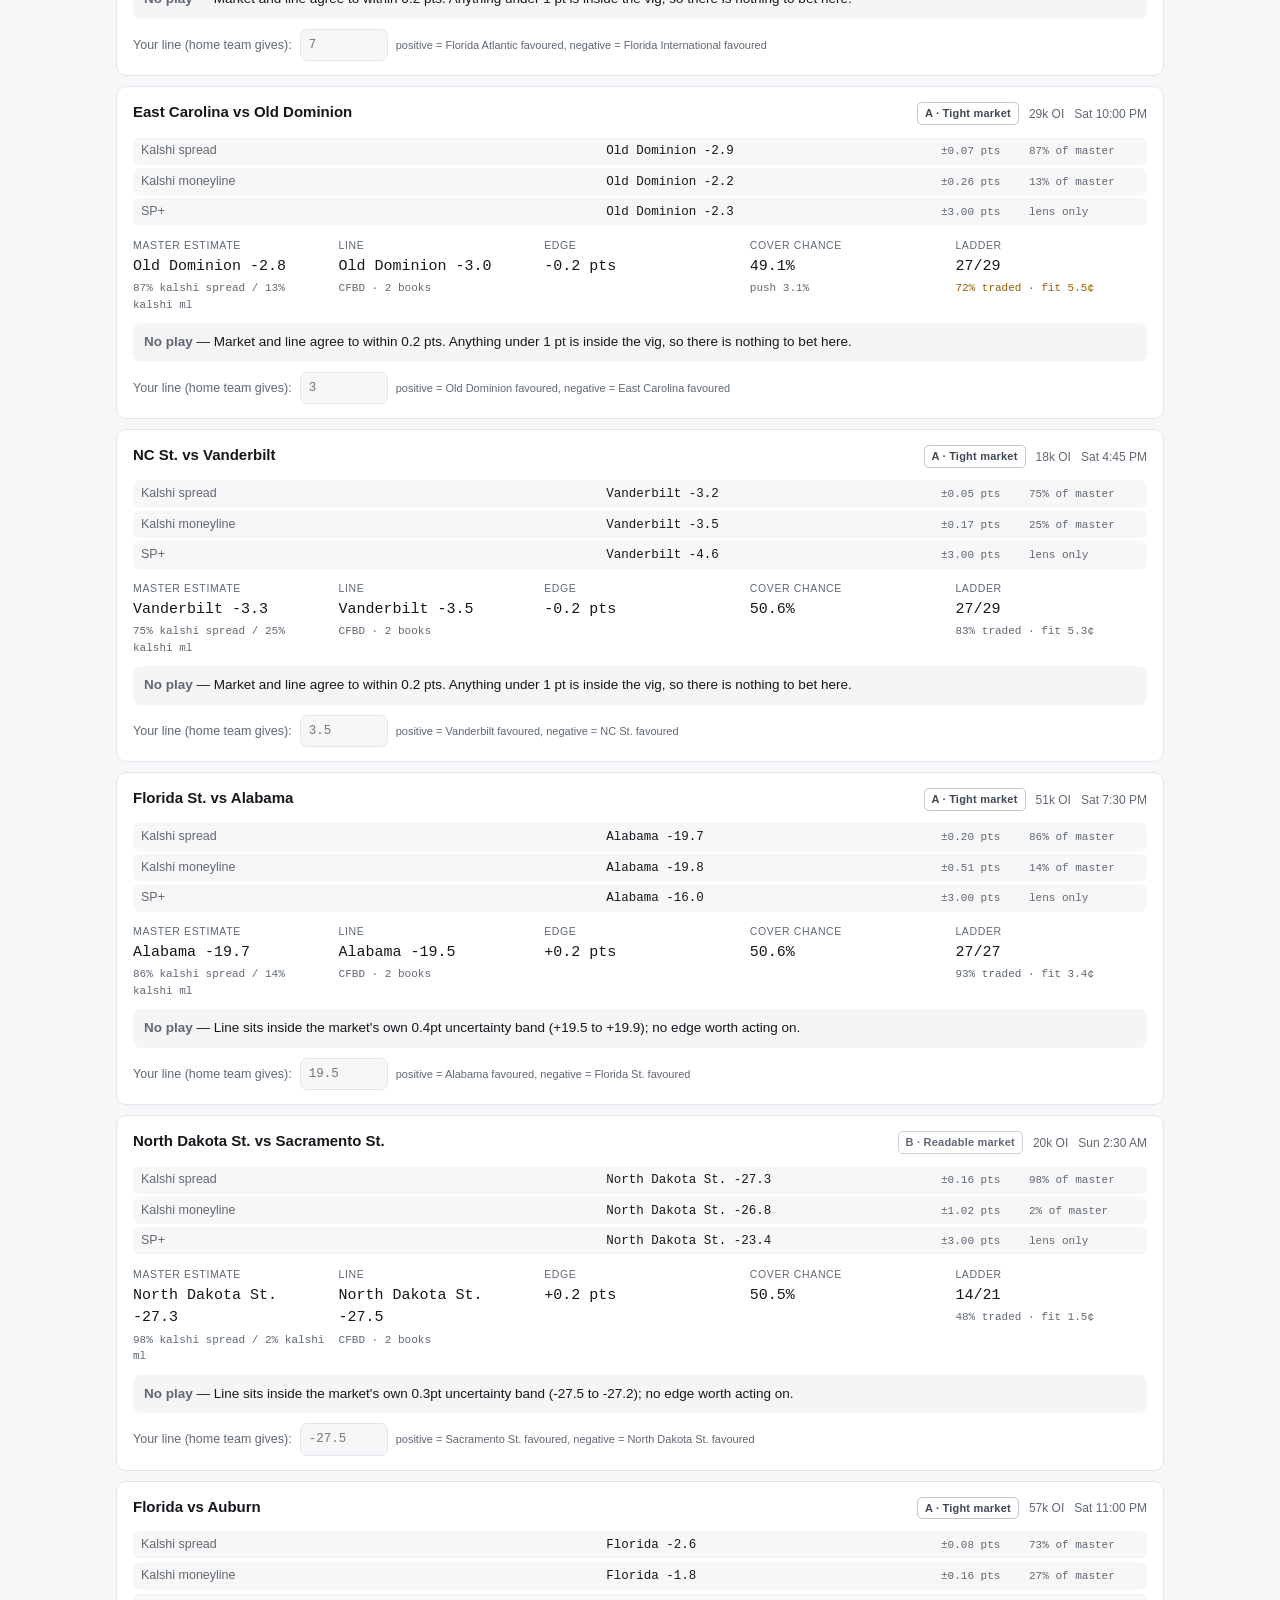
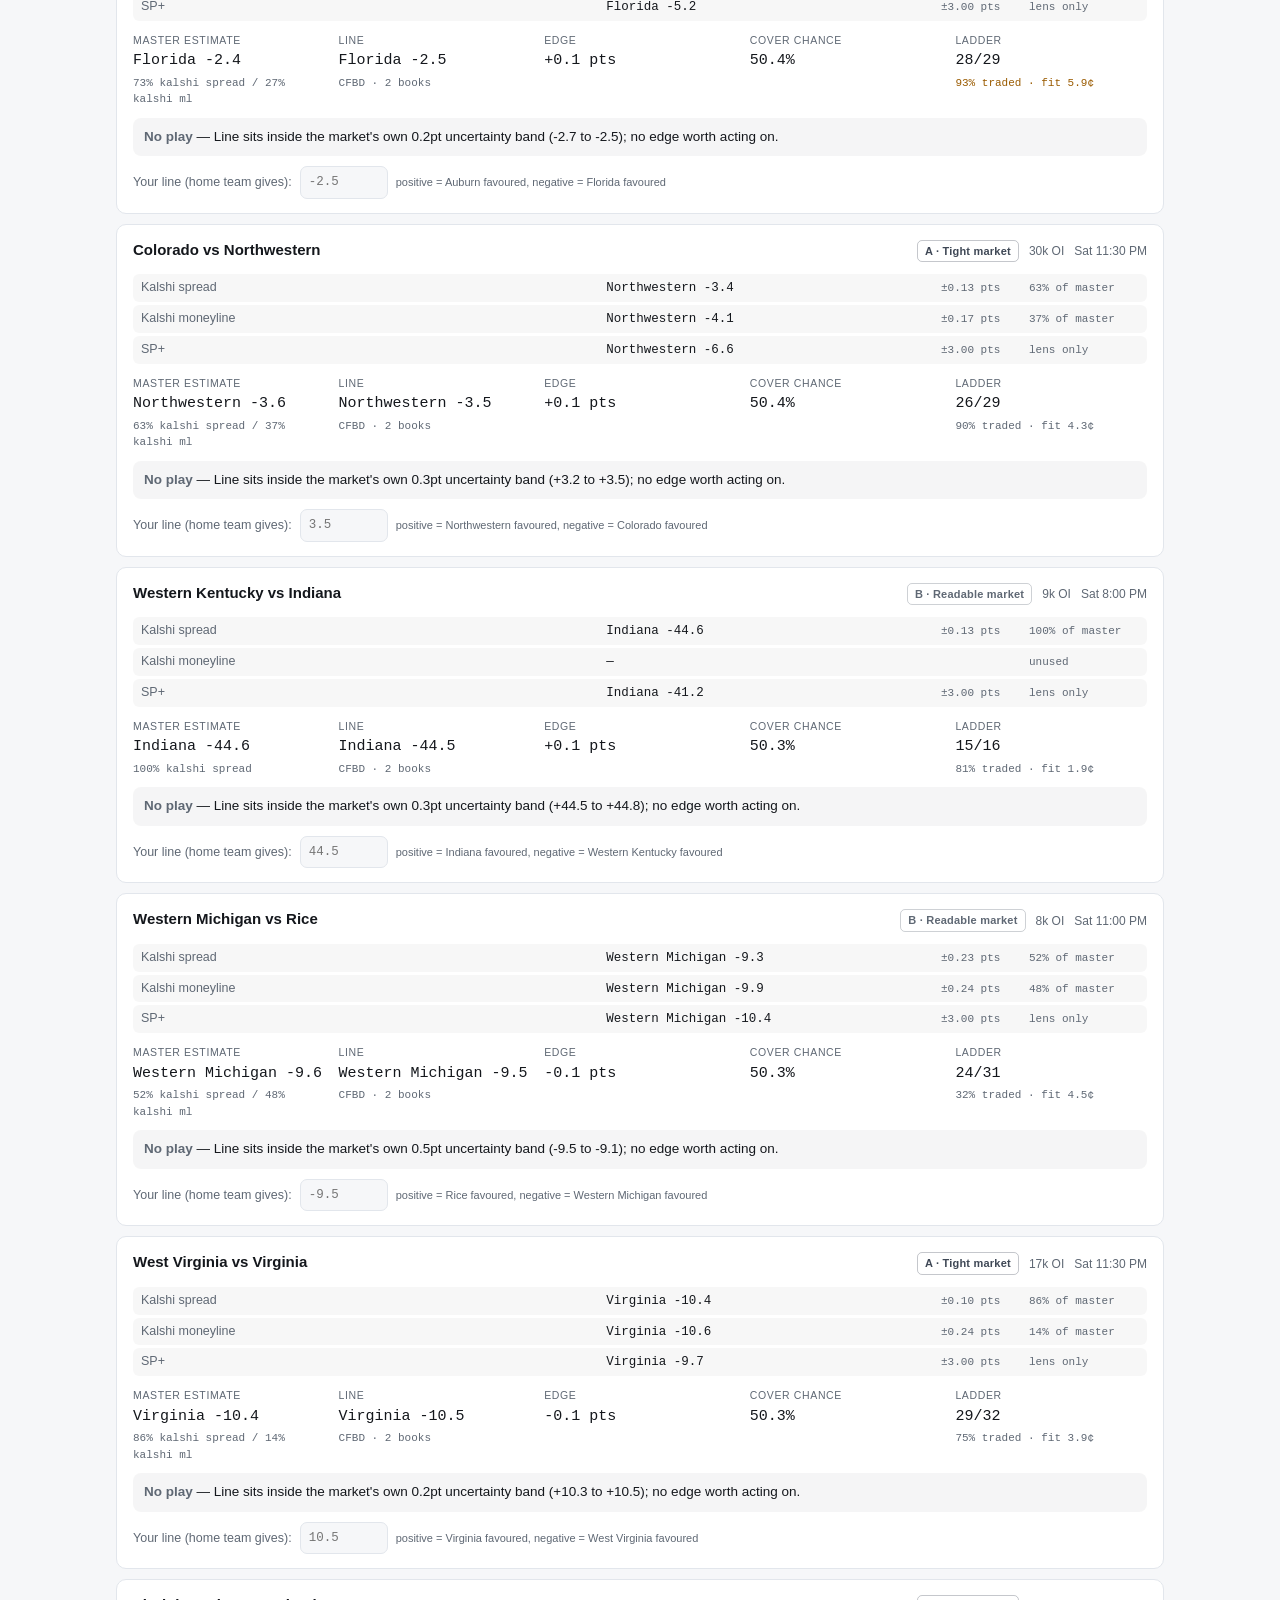
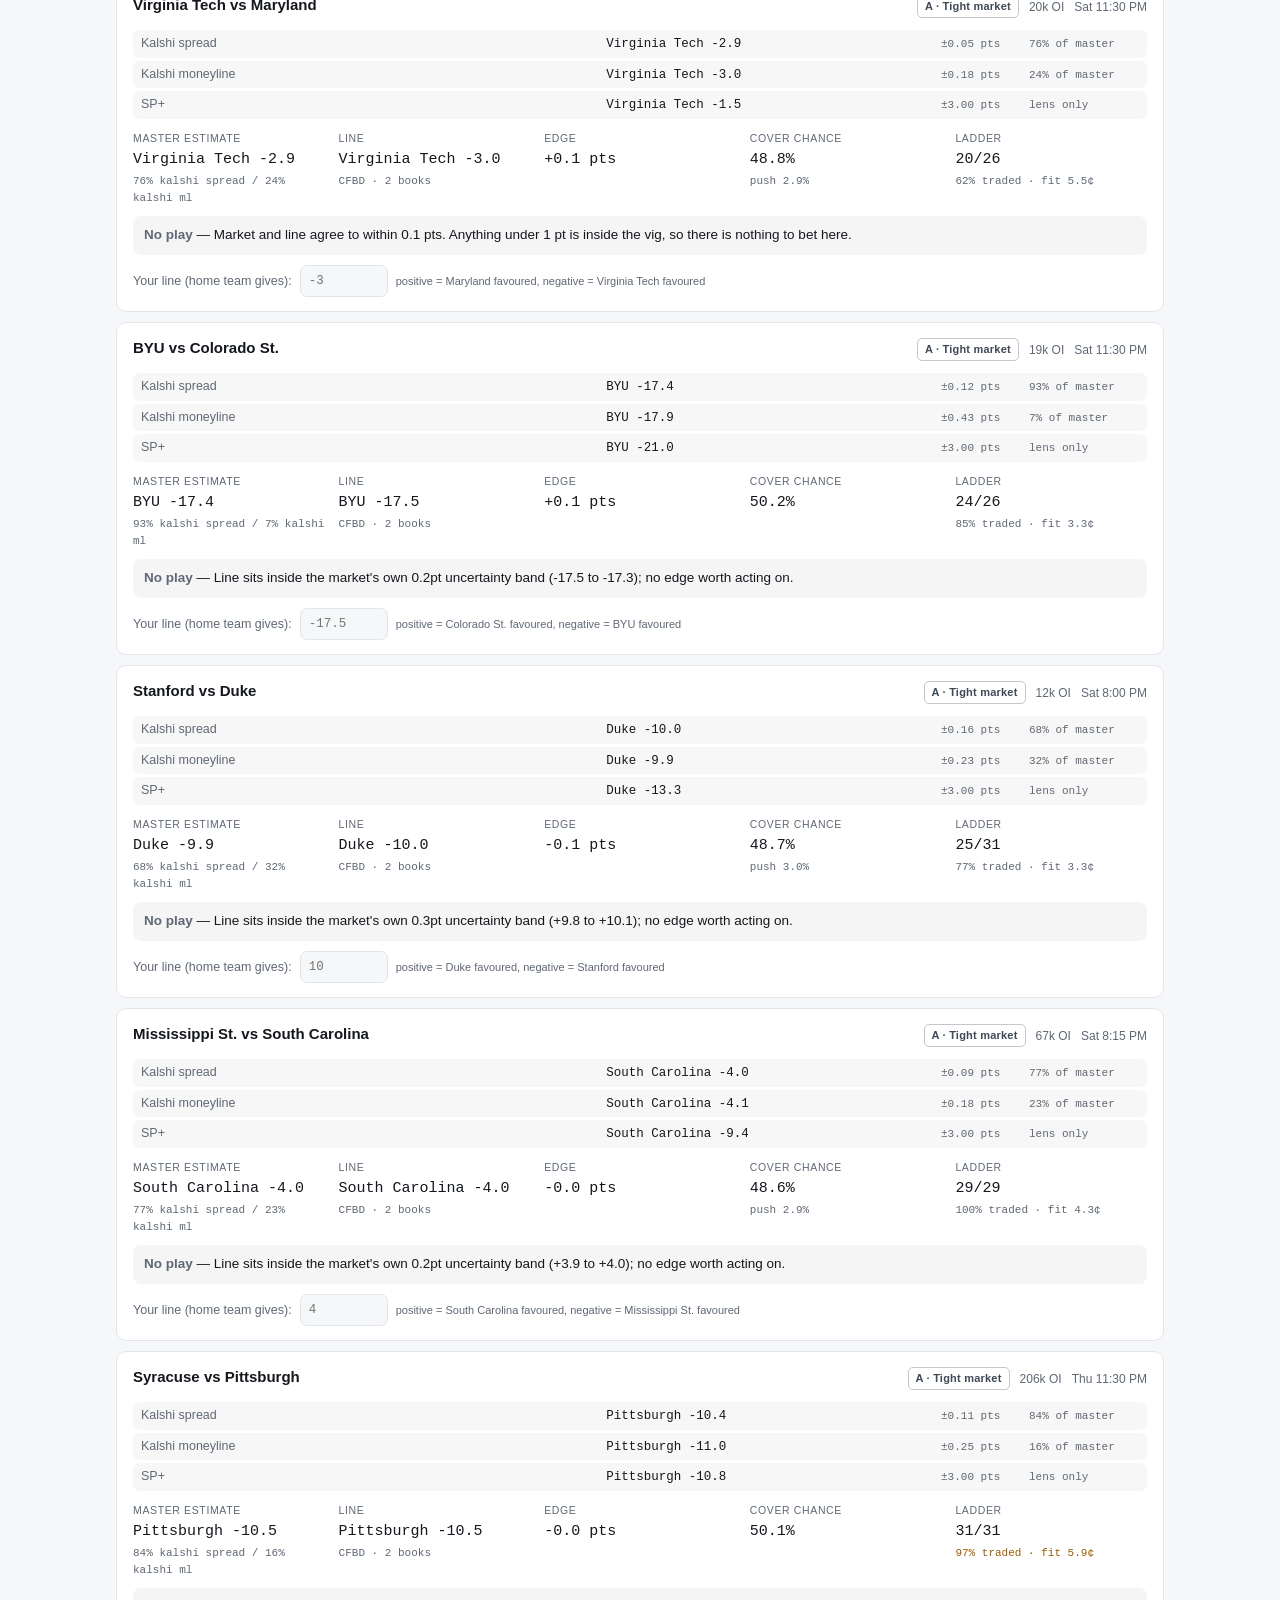
==== commit 3d940a9d: "The records carry every master pick, live until their clock takes it Two separate things made the re" ====
--- a/docs/index.html
+++ b/docs/index.html
@@ -65,11 +65,17 @@
   markets on each game. Each price is a probability, so the ladder is a full margin-of-victory
   distribution — the chance a side covers any number is read straight off the market rather than from
   a power rating.</p>
-  <p><strong>Two clocks.</strong> The headline record locks <em>an hour before each kickoff</em>,
-  when Kalshi&rsquo;s volume peaks &mdash; open interest grew a median of 80% between Thursday and
-  kickoff, and on one game 4,618%. That measures the method at its sharpest, <em>not</em> the picks
-  you could actually submit on Wednesday night; the Thursday&nbsp;noon record is still there, one
-  click down, across every market. Click any record to see the individual picks behind it.</p>
+  <p><strong>Two clocks, one board.</strong> Both master records carry <em>every pick the Master tab
+  makes</em> &mdash; neither filters on market quality &mdash; and differ only in when they stop
+  moving. The headline locks <em>an hour before each kickoff</em>, when Kalshi&rsquo;s volume peaks:
+  open interest grew a median of 80% between Thursday and kickoff, and on one game 4,618%. That
+  measures the method at its sharpest, <em>not</em> the picks you could actually submit on Wednesday
+  night; the Thursday&nbsp;noon record, one click down, is that one.</p>
+  <p><strong>Live, then locked.</strong> Until a record&rsquo;s clock reaches a game, its row is the
+  board: marked <em>LIVE</em>, moving with the market, and saying when it will freeze. After that it
+  never changes again &mdash; <em>PENDING</em> while it waits on a final score, then the result. A
+  live row counts toward no record; only a graded pick is a win or a loss. Click any record to see
+  the individual picks behind it.</p>
   <p><strong>Two different things, two different colours.</strong> The grey badge is
   <em>market quality</em> &mdash; how precisely Kalshi is quoting that game, from
   <em>S&nbsp;&middot;&nbsp;Deep market</em> down to <em>D&nbsp;&middot;&nbsp;Unreadable market</em>. It
--- a/docs/style.css
+++ b/docs/style.css
@@ -124,6 +124,17 @@
 .acc-td { font-family: var(--mono); font-variant-numeric: tabular-nums; }
 .acc-td.name { font-family: inherit; }
 .acc-td.muted { color: var(--muted); }
+.acc-open {
+  margin-left: 8px;
+  font-family: var(--mono);
+  font-size: 10.5px;
+  font-weight: 500;
+  color: var(--accent);
+  background: color-mix(in srgb, var(--accent) 10%, transparent);
+  border-radius: 999px;
+  padding: 1px 7px;
+  white-space: nowrap;
+}
 
 /* ------------------------------------------------------- pick history -- */
 
@@ -136,6 +147,7 @@
   background: color-mix(in srgb, var(--ink) 4%, transparent);
 }
 .picks-note { font-size: 11.5px; color: var(--muted); padding: 2px 2px 8px; }
+.picks-live-note { color: var(--accent); }
 .picks-empty { font-size: 12.5px; color: var(--muted); padding: 6px 2px; }
 
 .pick {
@@ -153,11 +165,15 @@
 .pick-game { font-weight: 600; }
 .pick-call { font-family: var(--mono); color: var(--accent); }
 .pick-meta { font-size: 11px; color: var(--muted); font-family: var(--mono); }
+.pick-stale { color: var(--bad); }
 .pick-out { display: grid; gap: 2px; justify-items: end; text-align: right; }
 .pick-res { font-size: 10.5px; font-weight: 700; letter-spacing: .05em; }
 .pick-res.win { color: var(--good); }
 .pick-res.loss { color: var(--bad); }
 .pick-res.push, .pick-res.pending { color: var(--muted); }
+/* Live is not a result -- it is the board, still moving. Given the accent so it
+   reads as "in flight" rather than as a third outcome alongside win and loss. */
+.pick-res.live { color: var(--accent); }
 .pick-margin { font-size: 11px; color: var(--muted); font-family: var(--mono); }
 
 .acc-rows { display: grid; gap: 10px; padding-top: 12px; }
@@ -302,6 +318,8 @@
 .num .k { font-size: 10.5px; text-transform: uppercase; letter-spacing: .06em; color: var(--muted); }
 .num .v { font-family: var(--mono); font-size: 15px; font-variant-numeric: tabular-nums; }
 .num .sub { font-size: 11px; color: var(--muted); font-family: var(--mono); }
+/* The fitted curve sits unusually far from this market's strikes. */
+.num .sub.flagged { color: var(--warn); }
 .v.pos { color: var(--good); }
 .v.neg { color: var(--bad); }
 
@@ -339,6 +357,12 @@
   gap: 10px 14px;
   margin: 12px 0 10px;
 }
+.ml-note {
+  grid-column: 1 / -1;
+  margin: 0;
+  font-size: 12px;
+  color: var(--muted);
+}
 .odds { font-family: var(--mono); font-variant-numeric: tabular-nums; }
 .flag {
   font-size: 11px; font-weight: 650; color: var(--warn);
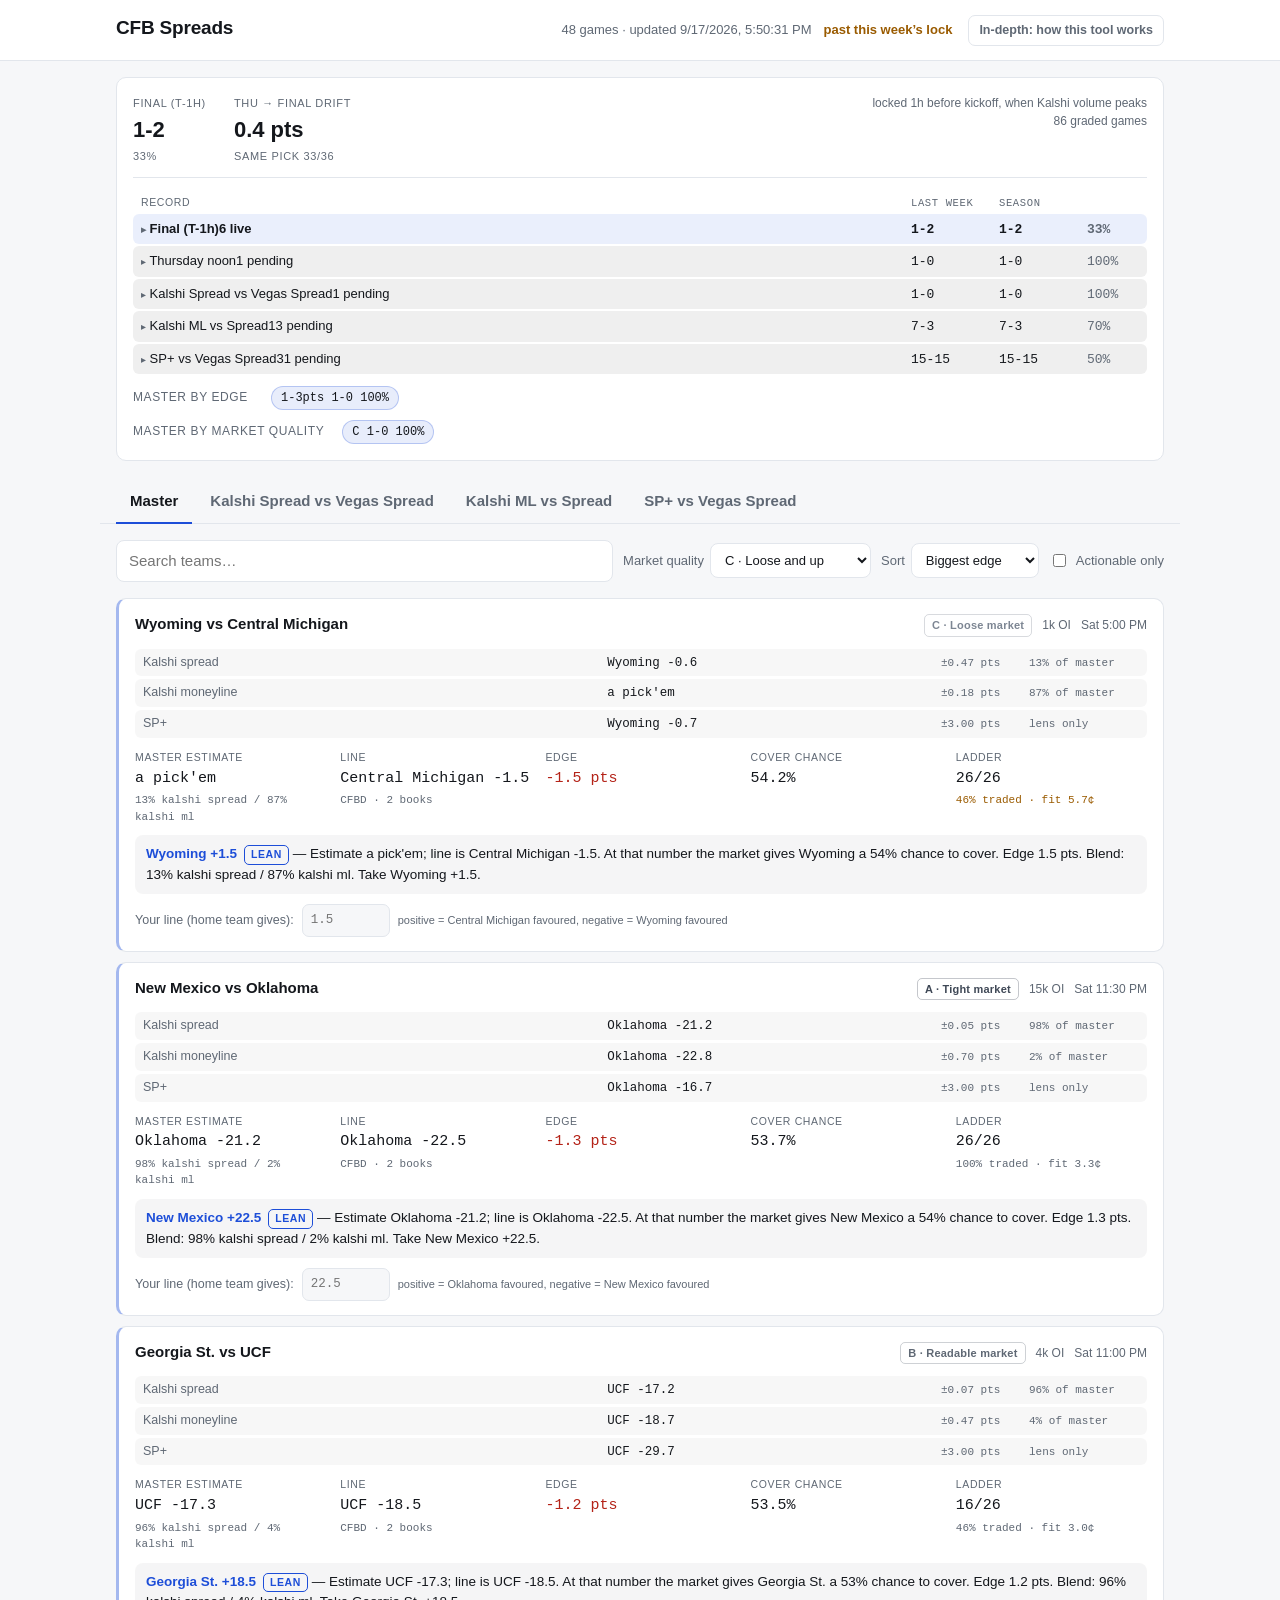
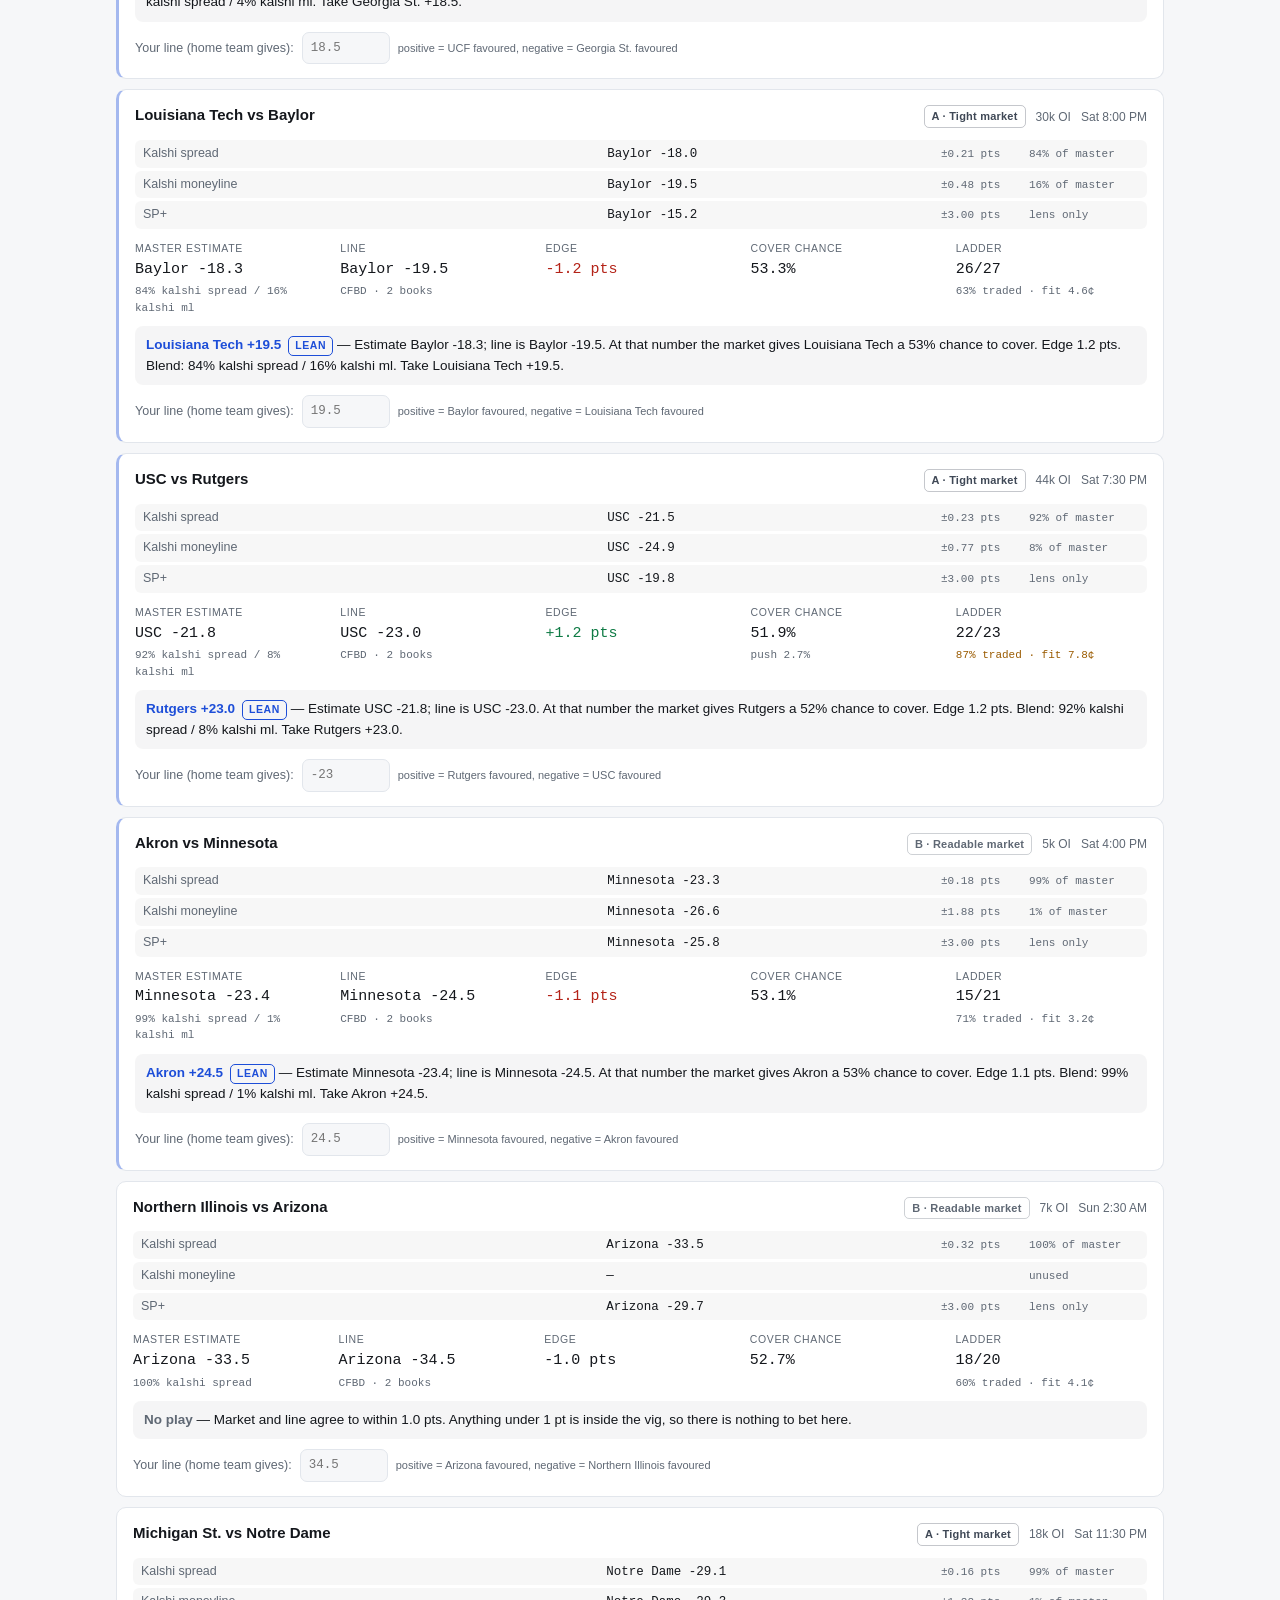
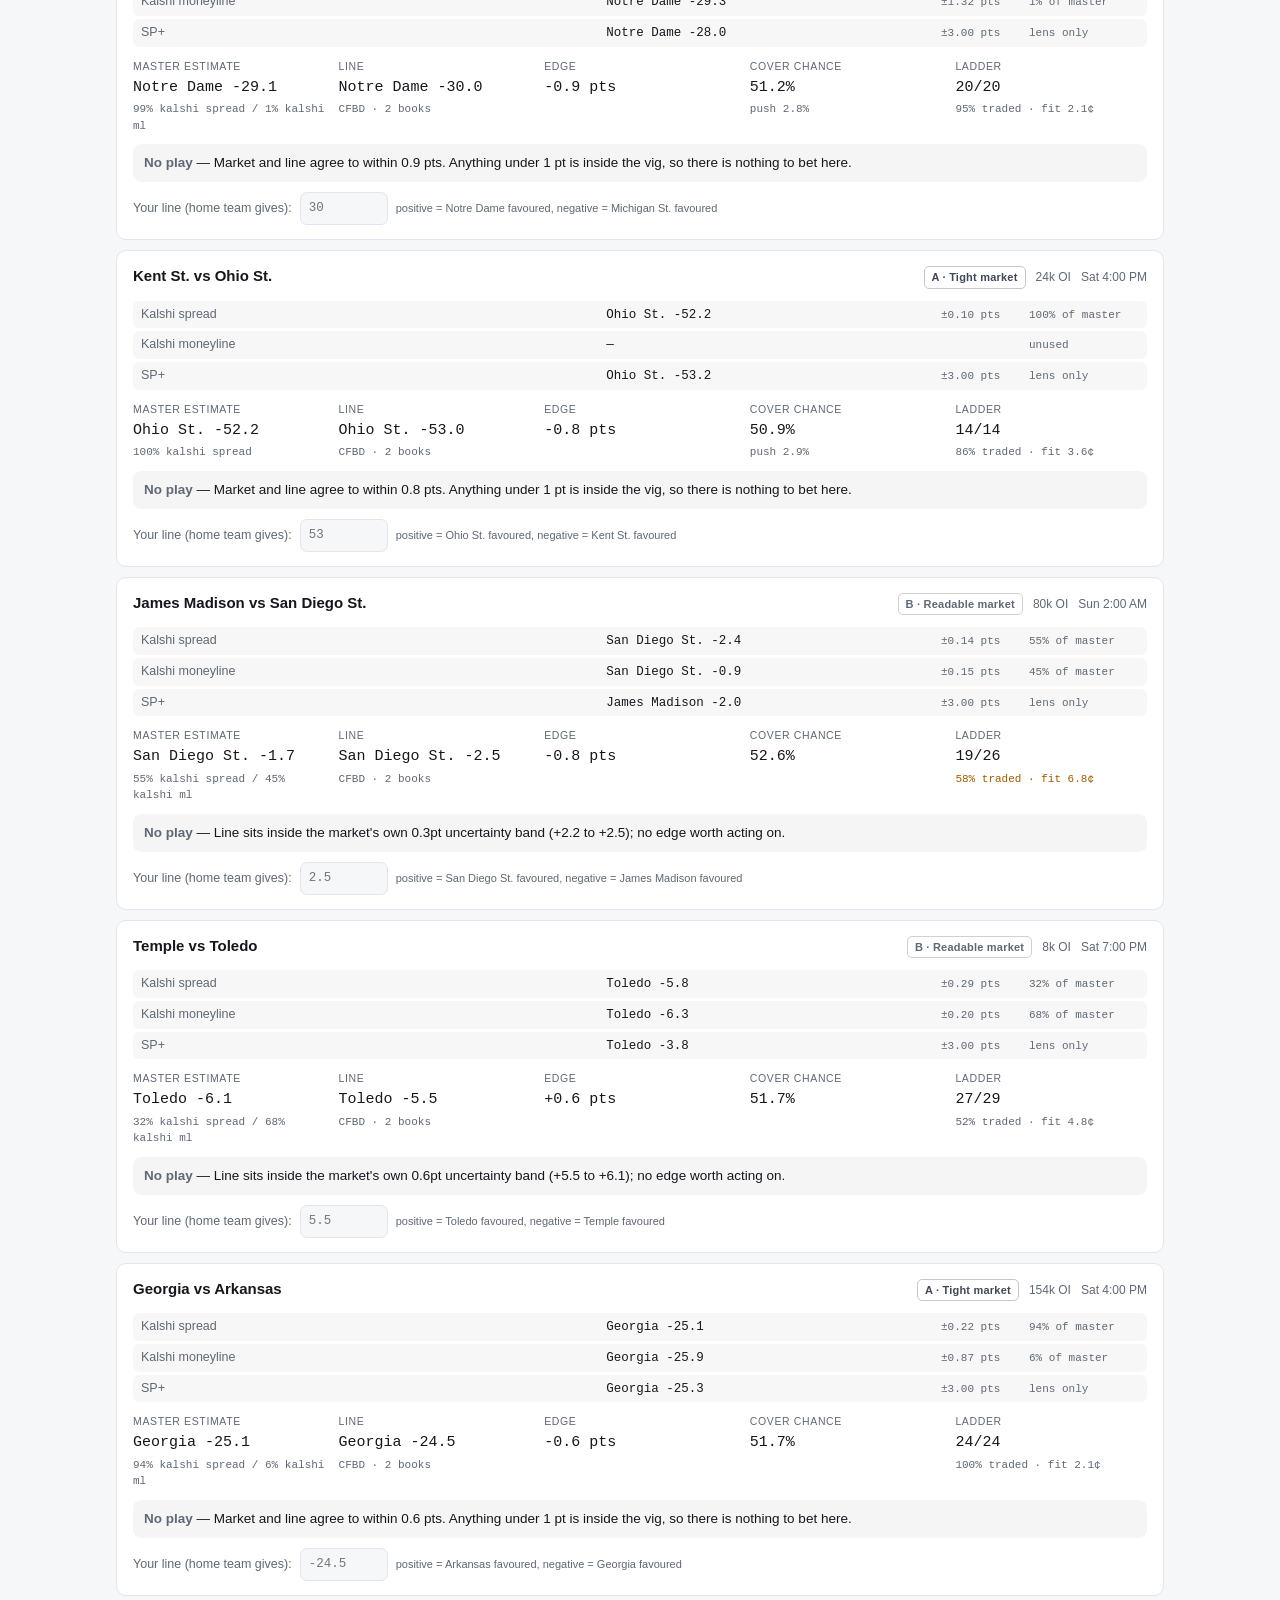
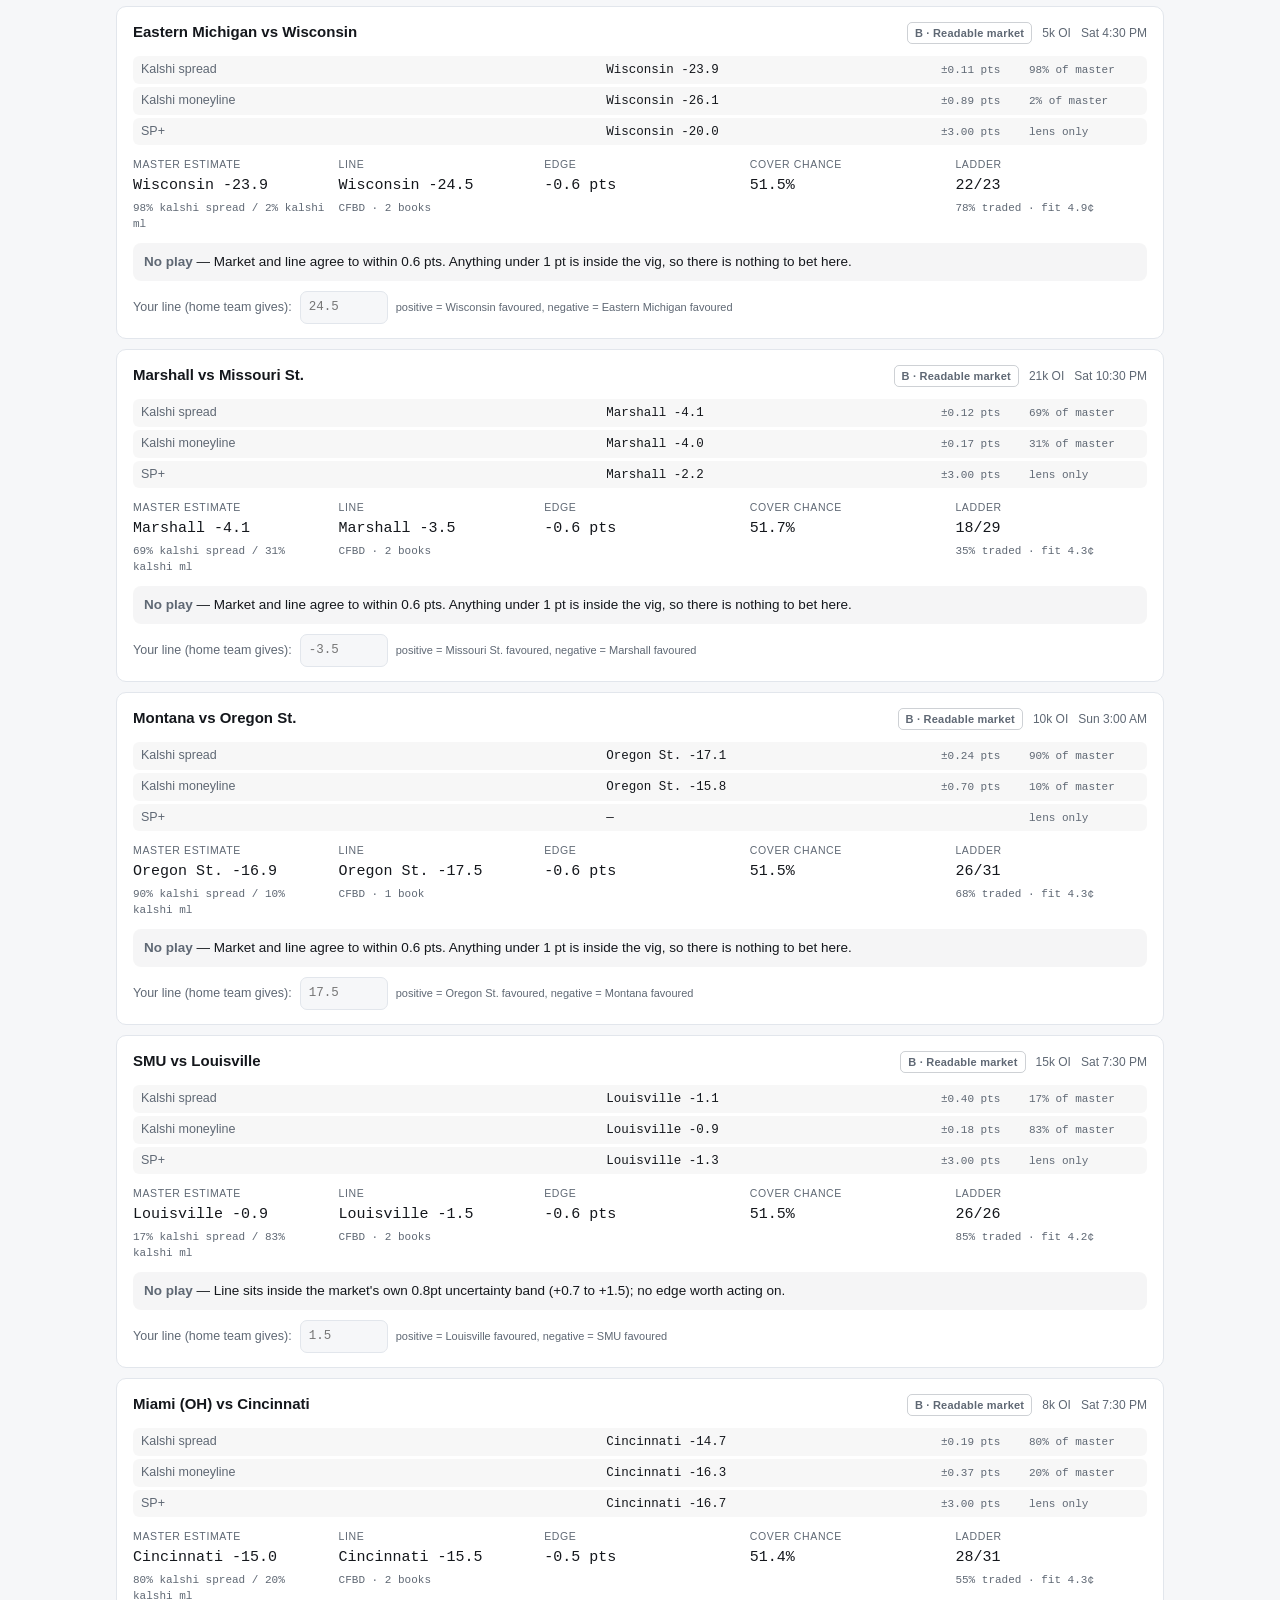
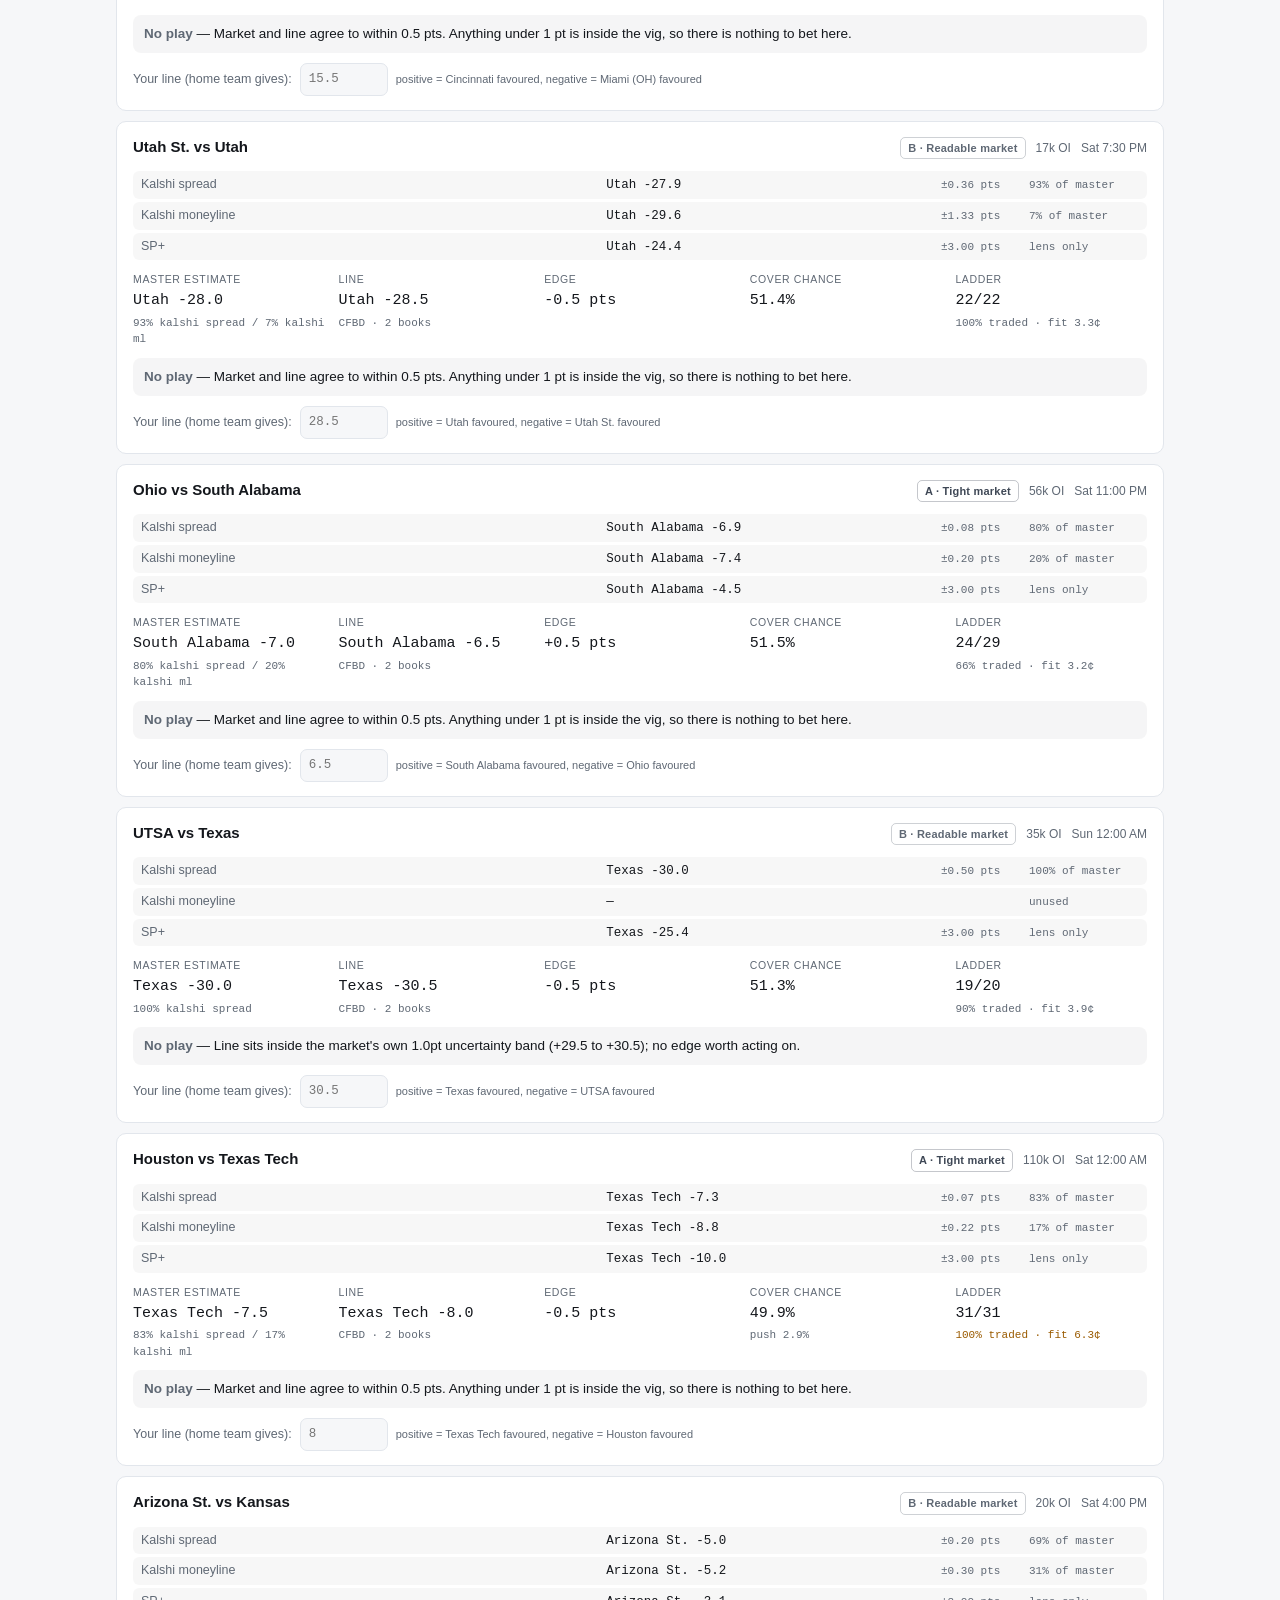
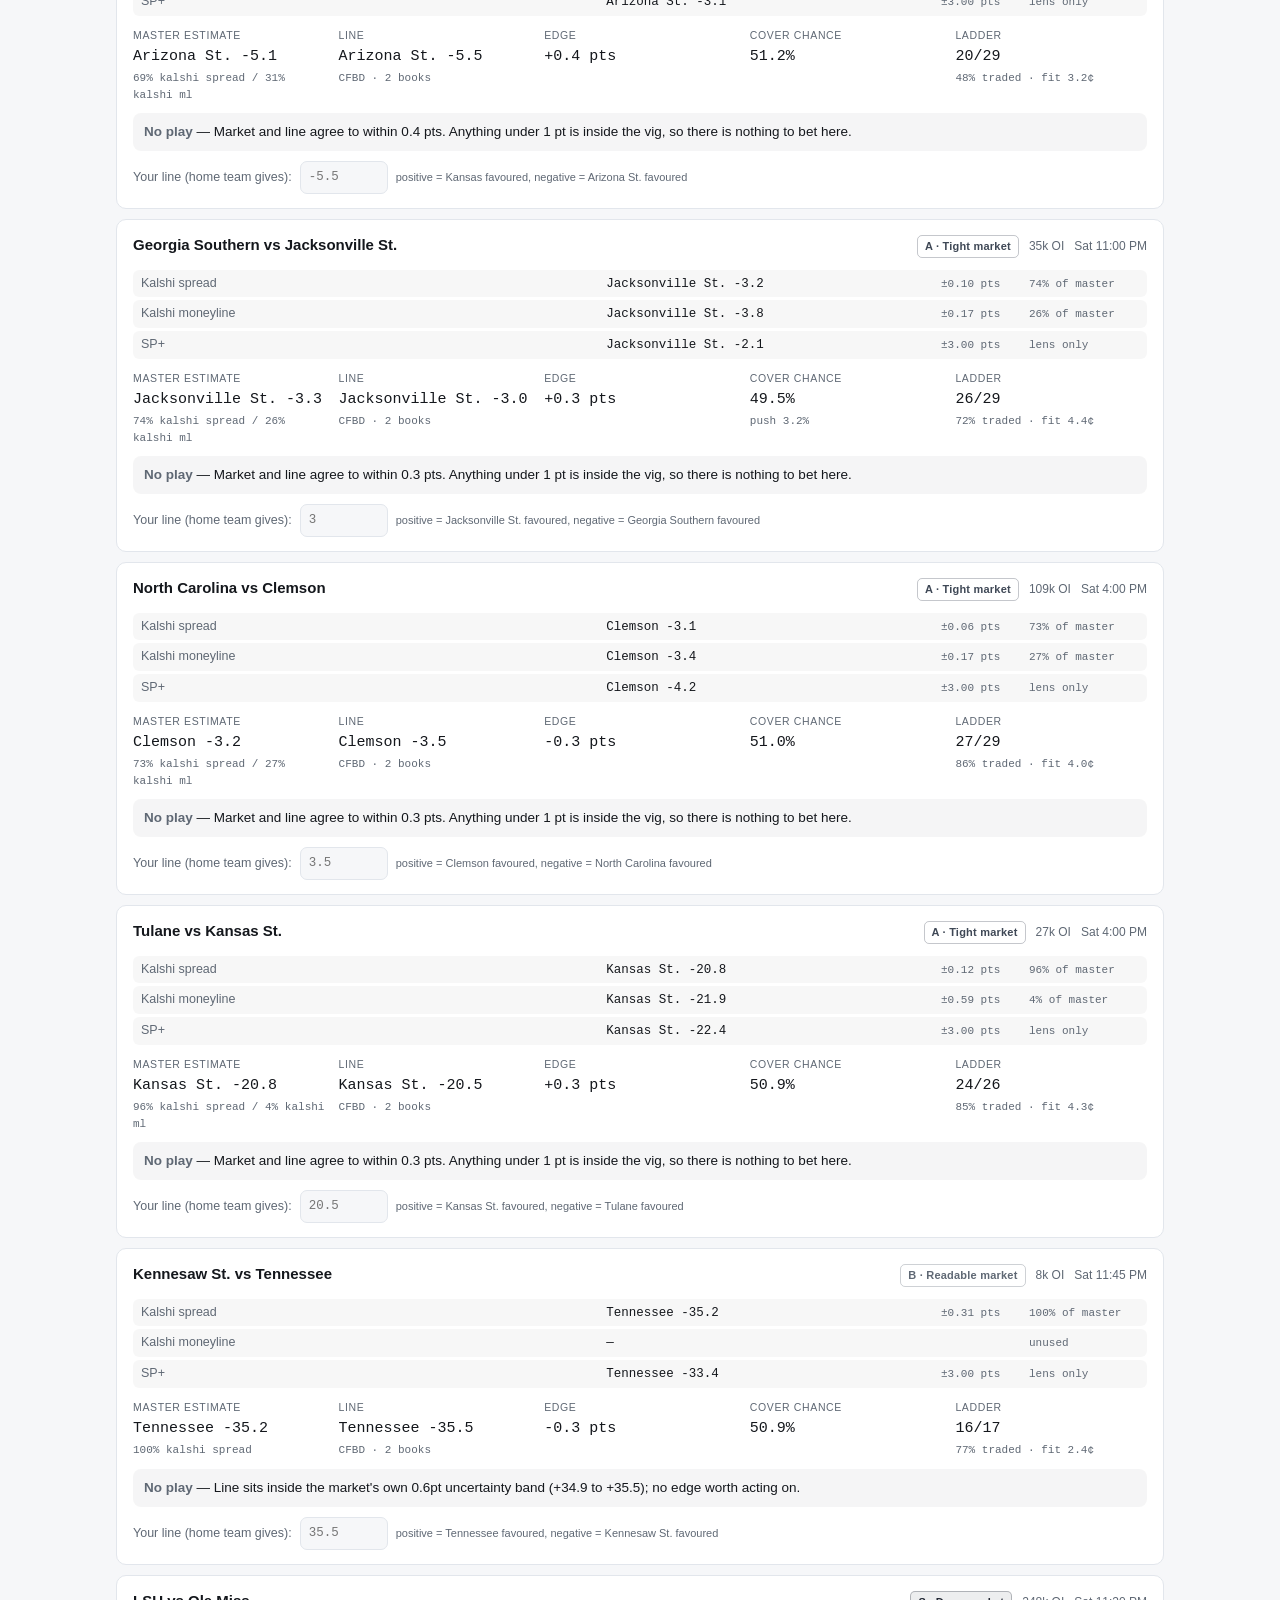
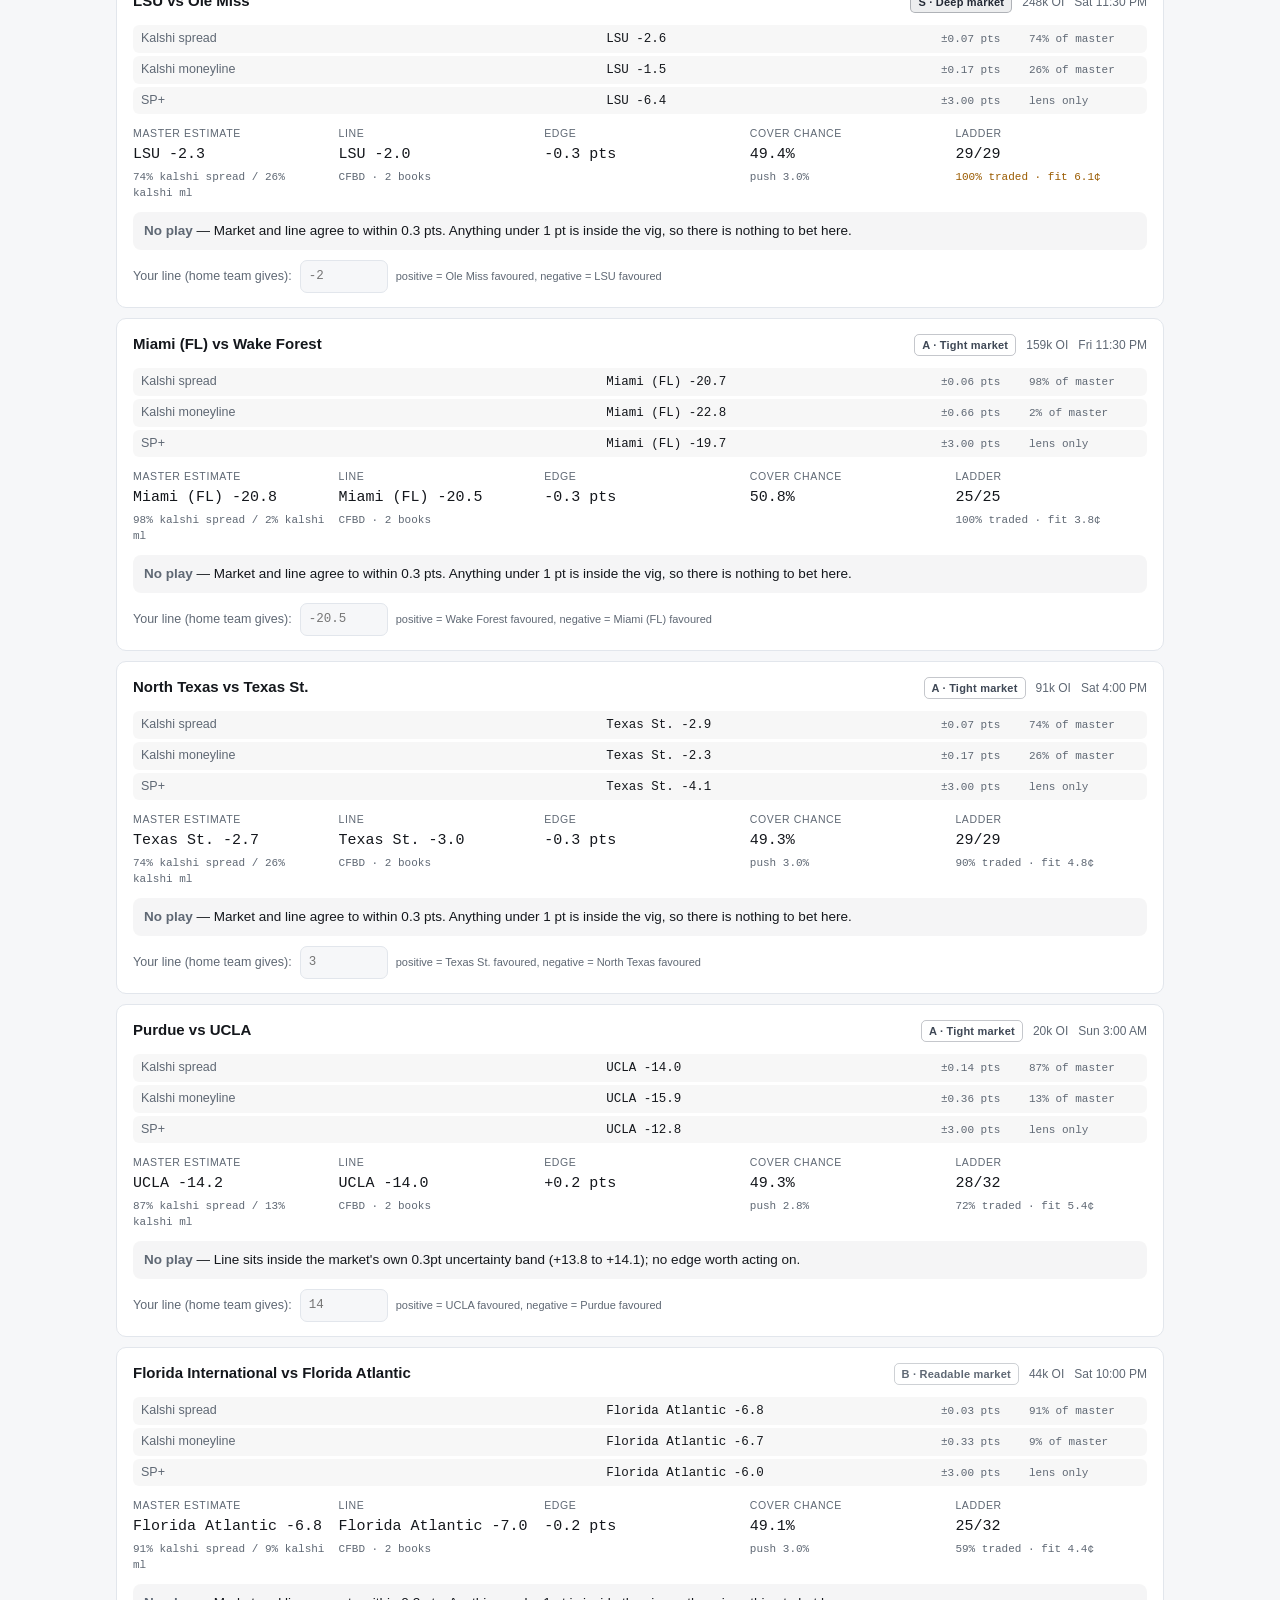
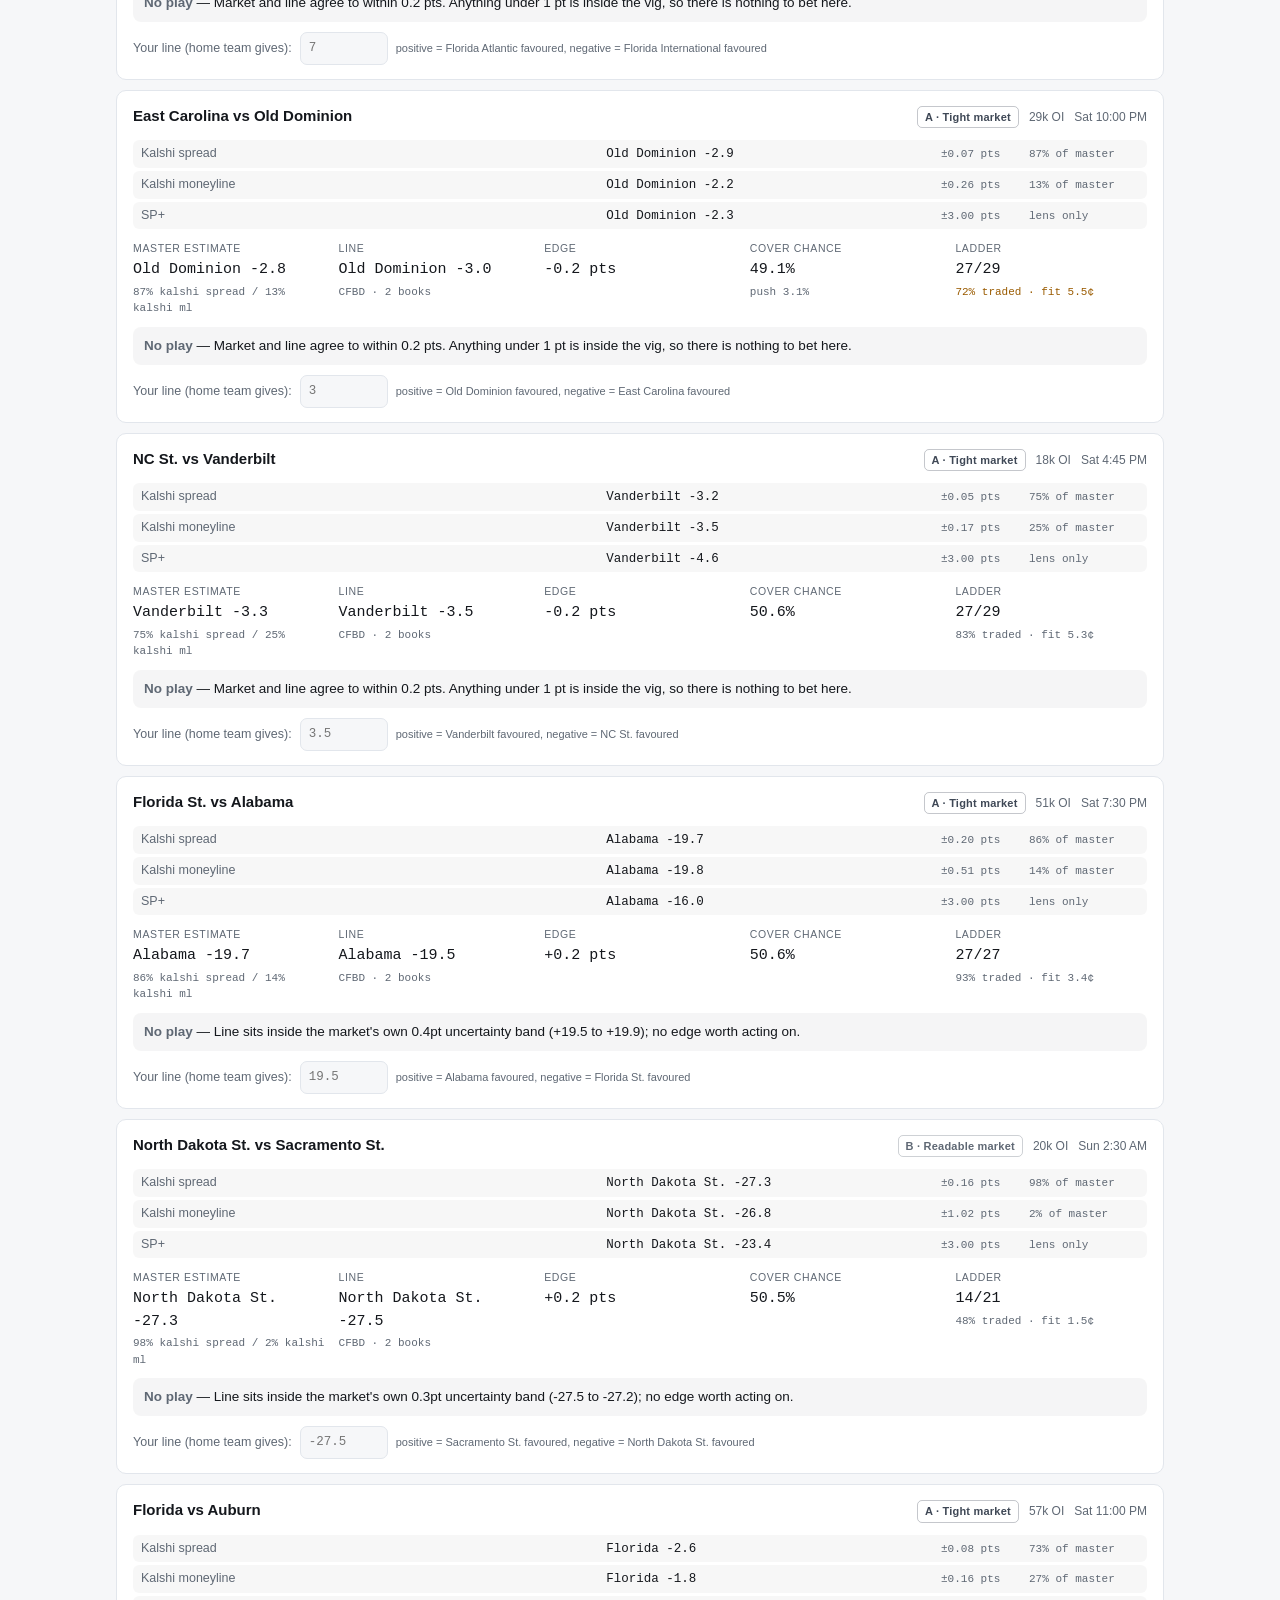
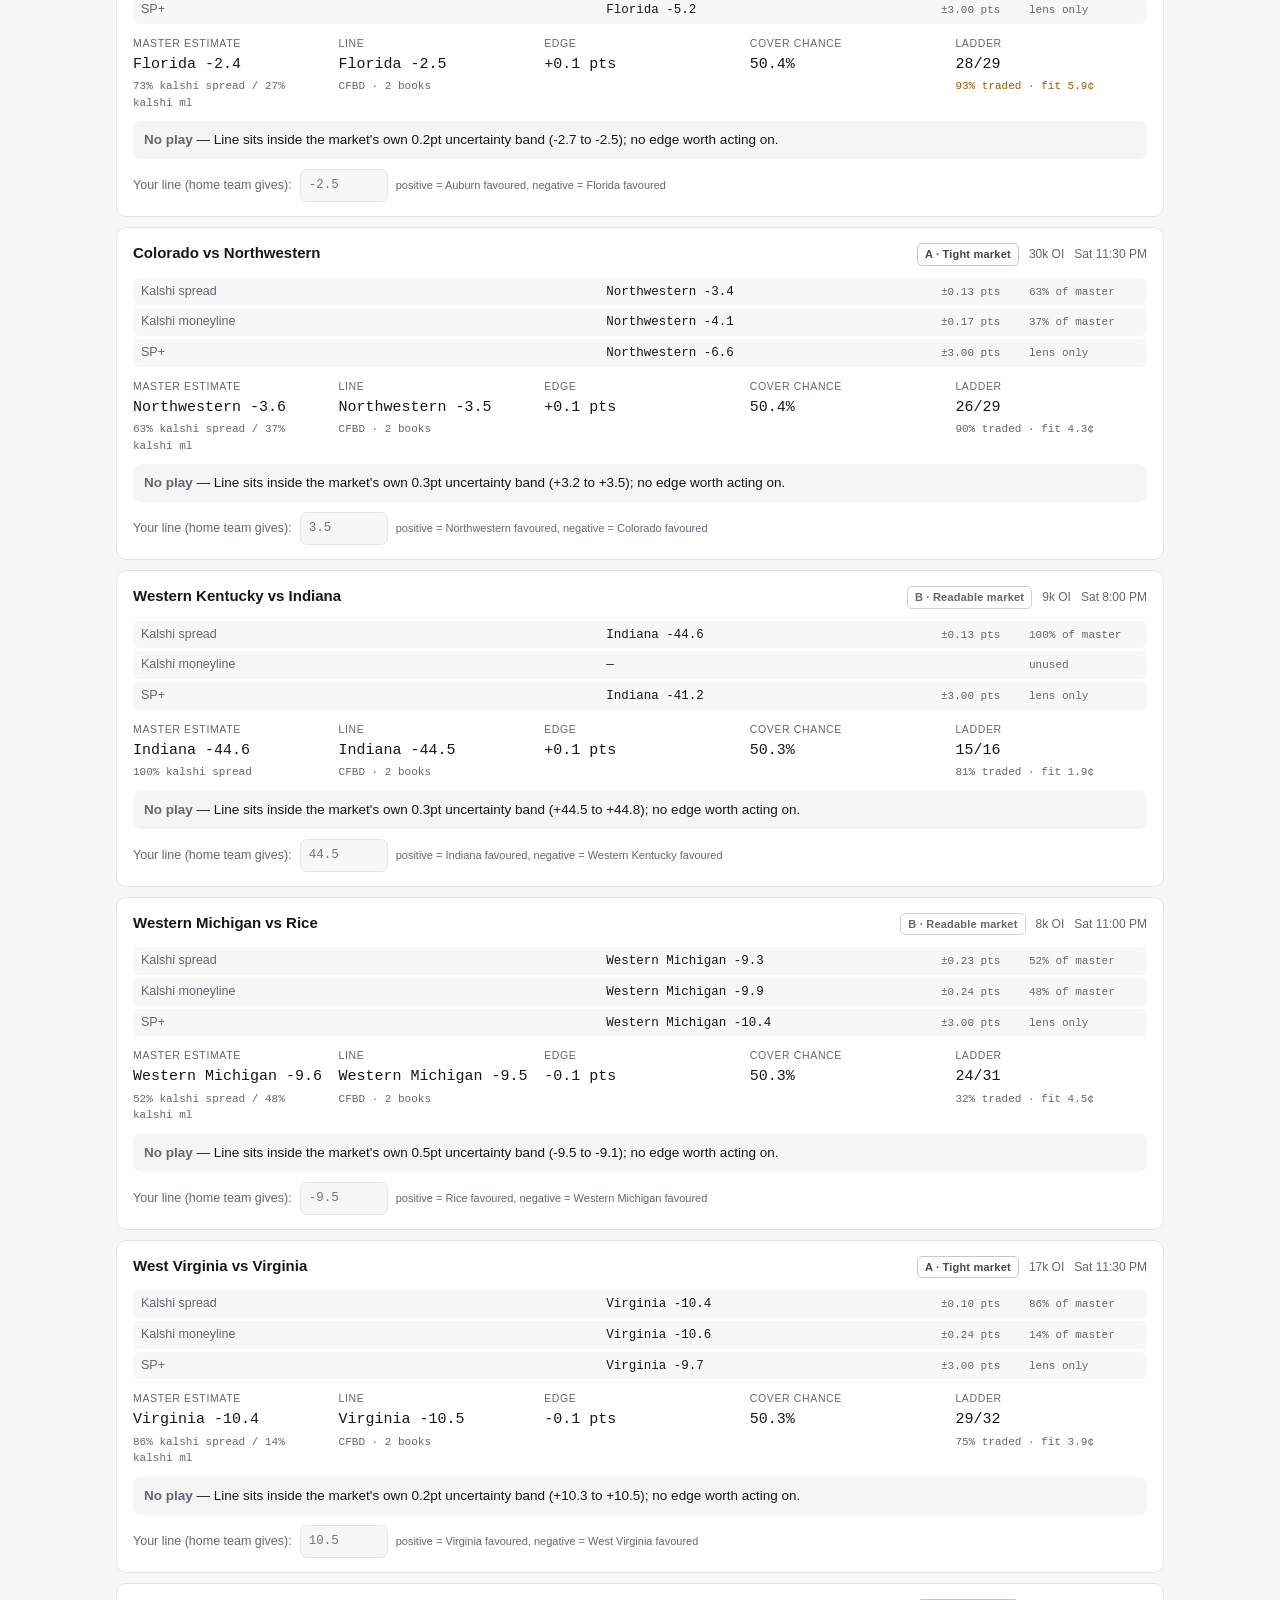
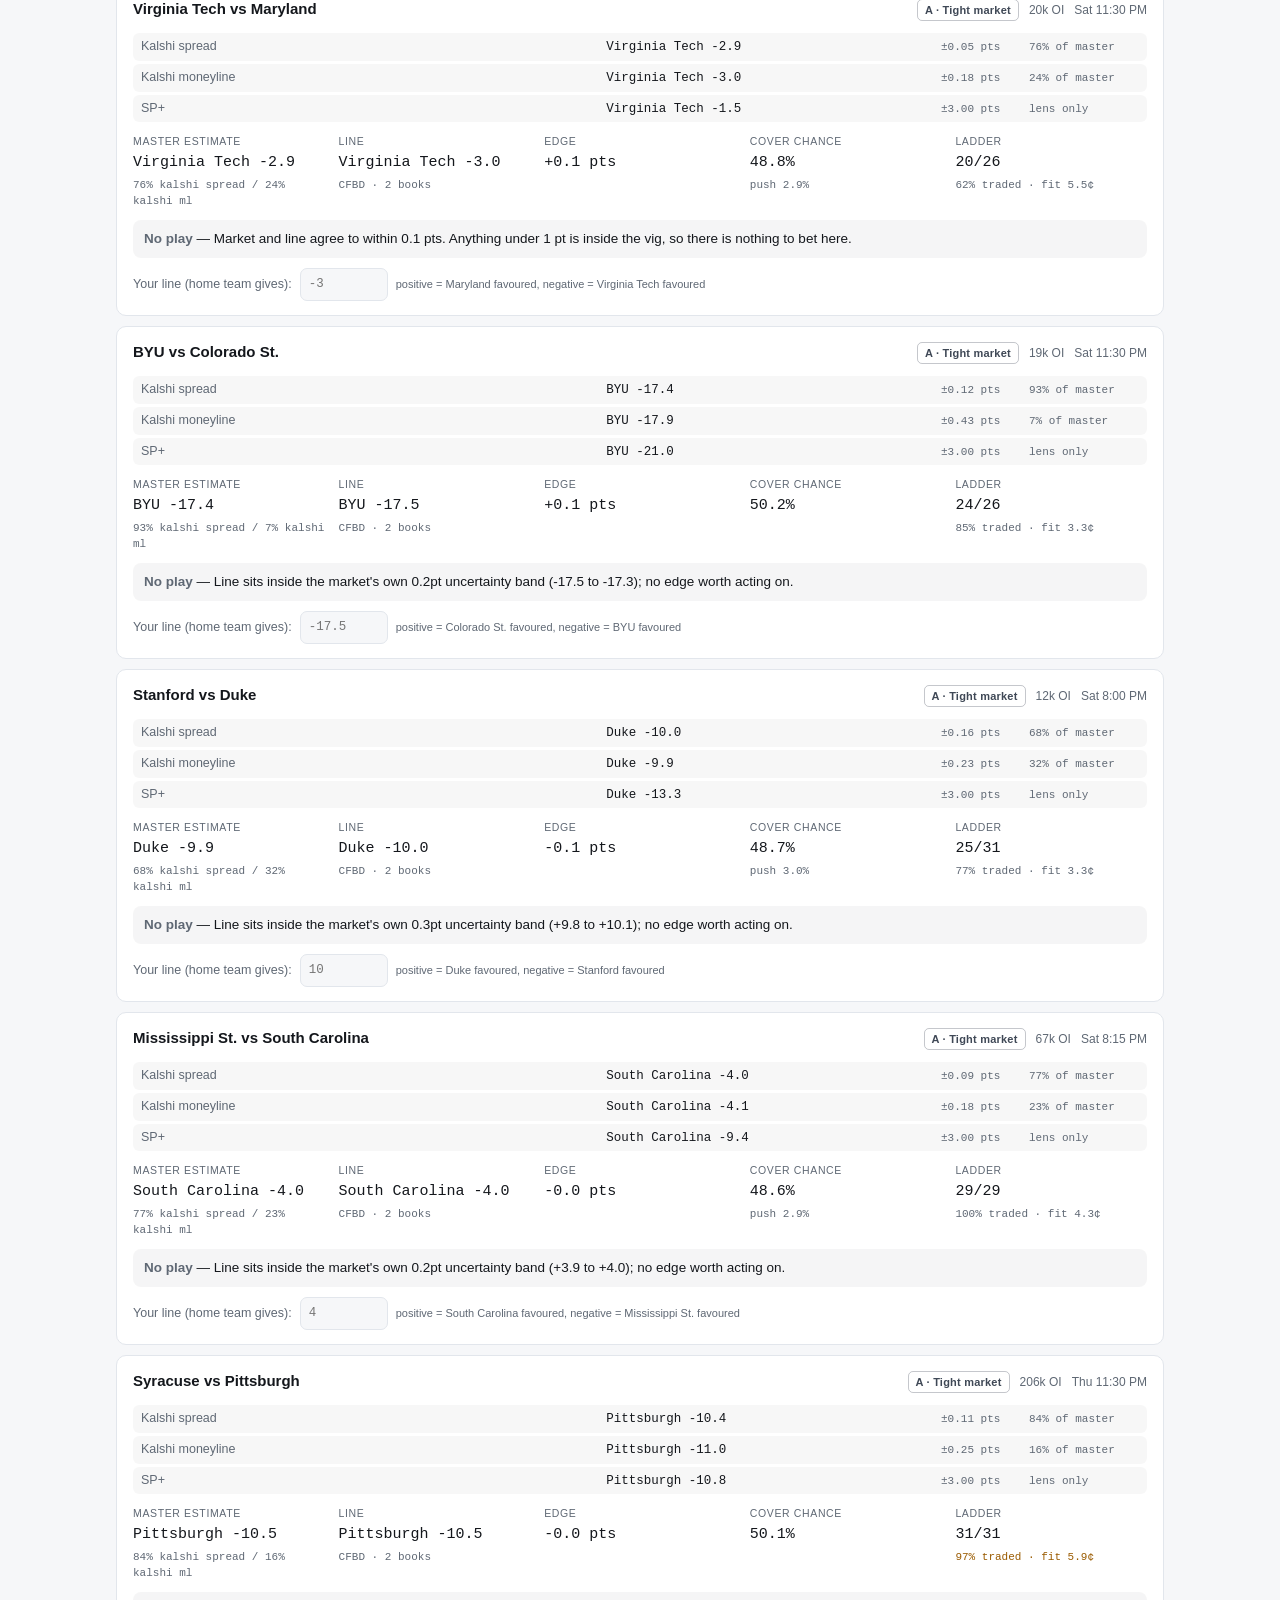
==== commit 24547a74: "Publish the write-up as a page on the site The explanation of how the tool works lived only in a pri" ====
--- a/docs/index.html
+++ b/docs/index.html
@@ -13,9 +13,12 @@
   <div class="wrap">
     <div class="titlebar">
       <h1>CFB Spreads</h1>
-      <div class="freshness">
-        <span id="generated" class="muted">loading…</span>
-        <span id="deadline" class="deadline"></span>
+      <div class="titleactions">
+        <div class="freshness">
+          <span id="generated" class="muted">loading…</span>
+          <span id="deadline" class="deadline"></span>
+        </div>
+        <a class="docslink" href="how-it-works.html">In-depth: how this tool works</a>
       </div>
     </div>
   </div>
@@ -65,17 +68,11 @@
   markets on each game. Each price is a probability, so the ladder is a full margin-of-victory
   distribution — the chance a side covers any number is read straight off the market rather than from
   a power rating.</p>
-  <p><strong>Two clocks, one board.</strong> Both master records carry <em>every pick the Master tab
-  makes</em> &mdash; neither filters on market quality &mdash; and differ only in when they stop
-  moving. The headline locks <em>an hour before each kickoff</em>, when Kalshi&rsquo;s volume peaks:
-  open interest grew a median of 80% between Thursday and kickoff, and on one game 4,618%. That
-  measures the method at its sharpest, <em>not</em> the picks you could actually submit on Wednesday
-  night; the Thursday&nbsp;noon record, one click down, is that one.</p>
-  <p><strong>Live, then locked.</strong> Until a record&rsquo;s clock reaches a game, its row is the
-  board: marked <em>LIVE</em>, moving with the market, and saying when it will freeze. After that it
-  never changes again &mdash; <em>PENDING</em> while it waits on a final score, then the result. A
-  live row counts toward no record; only a graded pick is a win or a loss. Click any record to see
-  the individual picks behind it.</p>
+  <p><strong>Two clocks.</strong> The headline record locks <em>an hour before each kickoff</em>,
+  when Kalshi&rsquo;s volume peaks &mdash; open interest grew a median of 80% between Thursday and
+  kickoff, and on one game 4,618%. That measures the method at its sharpest, <em>not</em> the picks
+  you could actually submit on Wednesday night; the Thursday&nbsp;noon record is still there, one
+  click down, across every market. Click any record to see the individual picks behind it.</p>
   <p><strong>Two different things, two different colours.</strong> The grey badge is
   <em>market quality</em> &mdash; how precisely Kalshi is quoting that game, from
   <em>S&nbsp;&middot;&nbsp;Deep market</em> down to <em>D&nbsp;&middot;&nbsp;Unreadable market</em>. It
--- a/docs/style.css
+++ b/docs/style.css
@@ -73,6 +73,21 @@
 h1 { font-size: 19px; margin: 0; letter-spacing: -0.01em; }
 .freshness { display: flex; gap: 12px; align-items: baseline; font-size: 13px; flex-wrap: wrap; }
 .deadline { color: var(--warn); font-weight: 600; }
+.titleactions { display: flex; gap: 8px 16px; align-items: baseline; flex-wrap: wrap; }
+/* Not a .tab: app.js binds every .tab in the document and clicks them by
+   data-tab, so a link wearing that class would be caught by the board. */
+.docslink {
+  border: 1px solid var(--line);
+  border-radius: 7px;
+  color: var(--muted);
+  text-decoration: none;
+  font-size: 12.5px;
+  font-weight: 550;
+  padding: 5px 10px;
+  white-space: nowrap;
+}
+.docslink:hover { color: var(--ink); border-color: var(--muted); }
+.docslink:focus-visible { outline: 2px solid var(--accent); outline-offset: 2px; }
 
 /* -------------------------------------------------------------- accuracy */
 
@@ -124,17 +139,6 @@
 .acc-td { font-family: var(--mono); font-variant-numeric: tabular-nums; }
 .acc-td.name { font-family: inherit; }
 .acc-td.muted { color: var(--muted); }
-.acc-open {
-  margin-left: 8px;
-  font-family: var(--mono);
-  font-size: 10.5px;
-  font-weight: 500;
-  color: var(--accent);
-  background: color-mix(in srgb, var(--accent) 10%, transparent);
-  border-radius: 999px;
-  padding: 1px 7px;
-  white-space: nowrap;
-}
 
 /* ------------------------------------------------------- pick history -- */
 
@@ -147,7 +151,6 @@
   background: color-mix(in srgb, var(--ink) 4%, transparent);
 }
 .picks-note { font-size: 11.5px; color: var(--muted); padding: 2px 2px 8px; }
-.picks-live-note { color: var(--accent); }
 .picks-empty { font-size: 12.5px; color: var(--muted); padding: 6px 2px; }
 
 .pick {
@@ -171,9 +174,6 @@
 .pick-res.win { color: var(--good); }
 .pick-res.loss { color: var(--bad); }
 .pick-res.push, .pick-res.pending { color: var(--muted); }
-/* Live is not a result -- it is the board, still moving. Given the accent so it
-   reads as "in flight" rather than as a third outcome alongside win and loss. */
-.pick-res.live { color: var(--accent); }
 .pick-margin { font-size: 11px; color: var(--muted); font-family: var(--mono); }
 
 .acc-rows { display: grid; gap: 10px; padding-top: 12px; }
@@ -392,6 +392,8 @@
 .foot p { margin: 0 0 10px; max-width: 68ch; }
 
 @media (max-width: 700px) {
+  .titlebar { align-items: flex-start; }
+  .titleactions { flex-direction: column; align-items: flex-start; gap: 6px; }
   .sig { grid-template-columns: 1fr auto; row-gap: 2px; }
   .sig-sd, .sig-w { grid-column: span 1; }
   .acc-tr { grid-template-columns: 1fr 62px 62px 44px; font-size: 12px; }
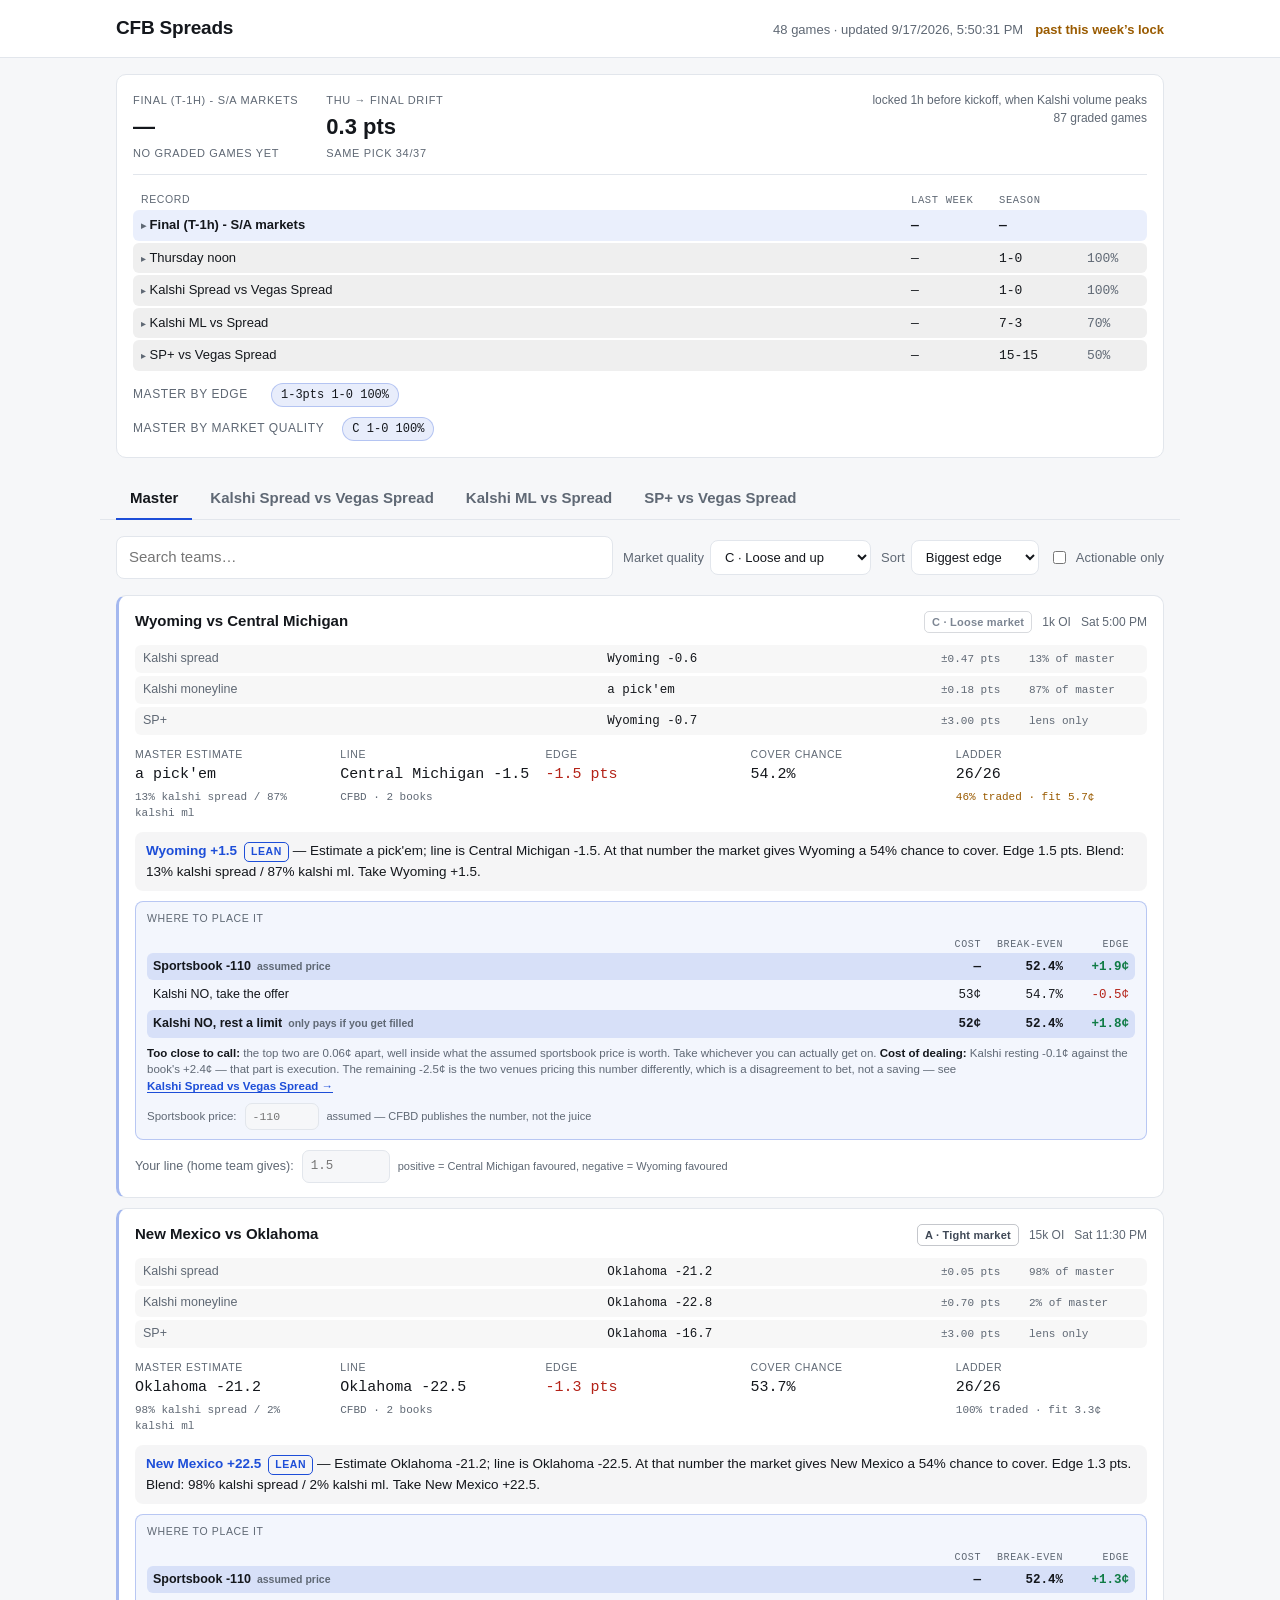
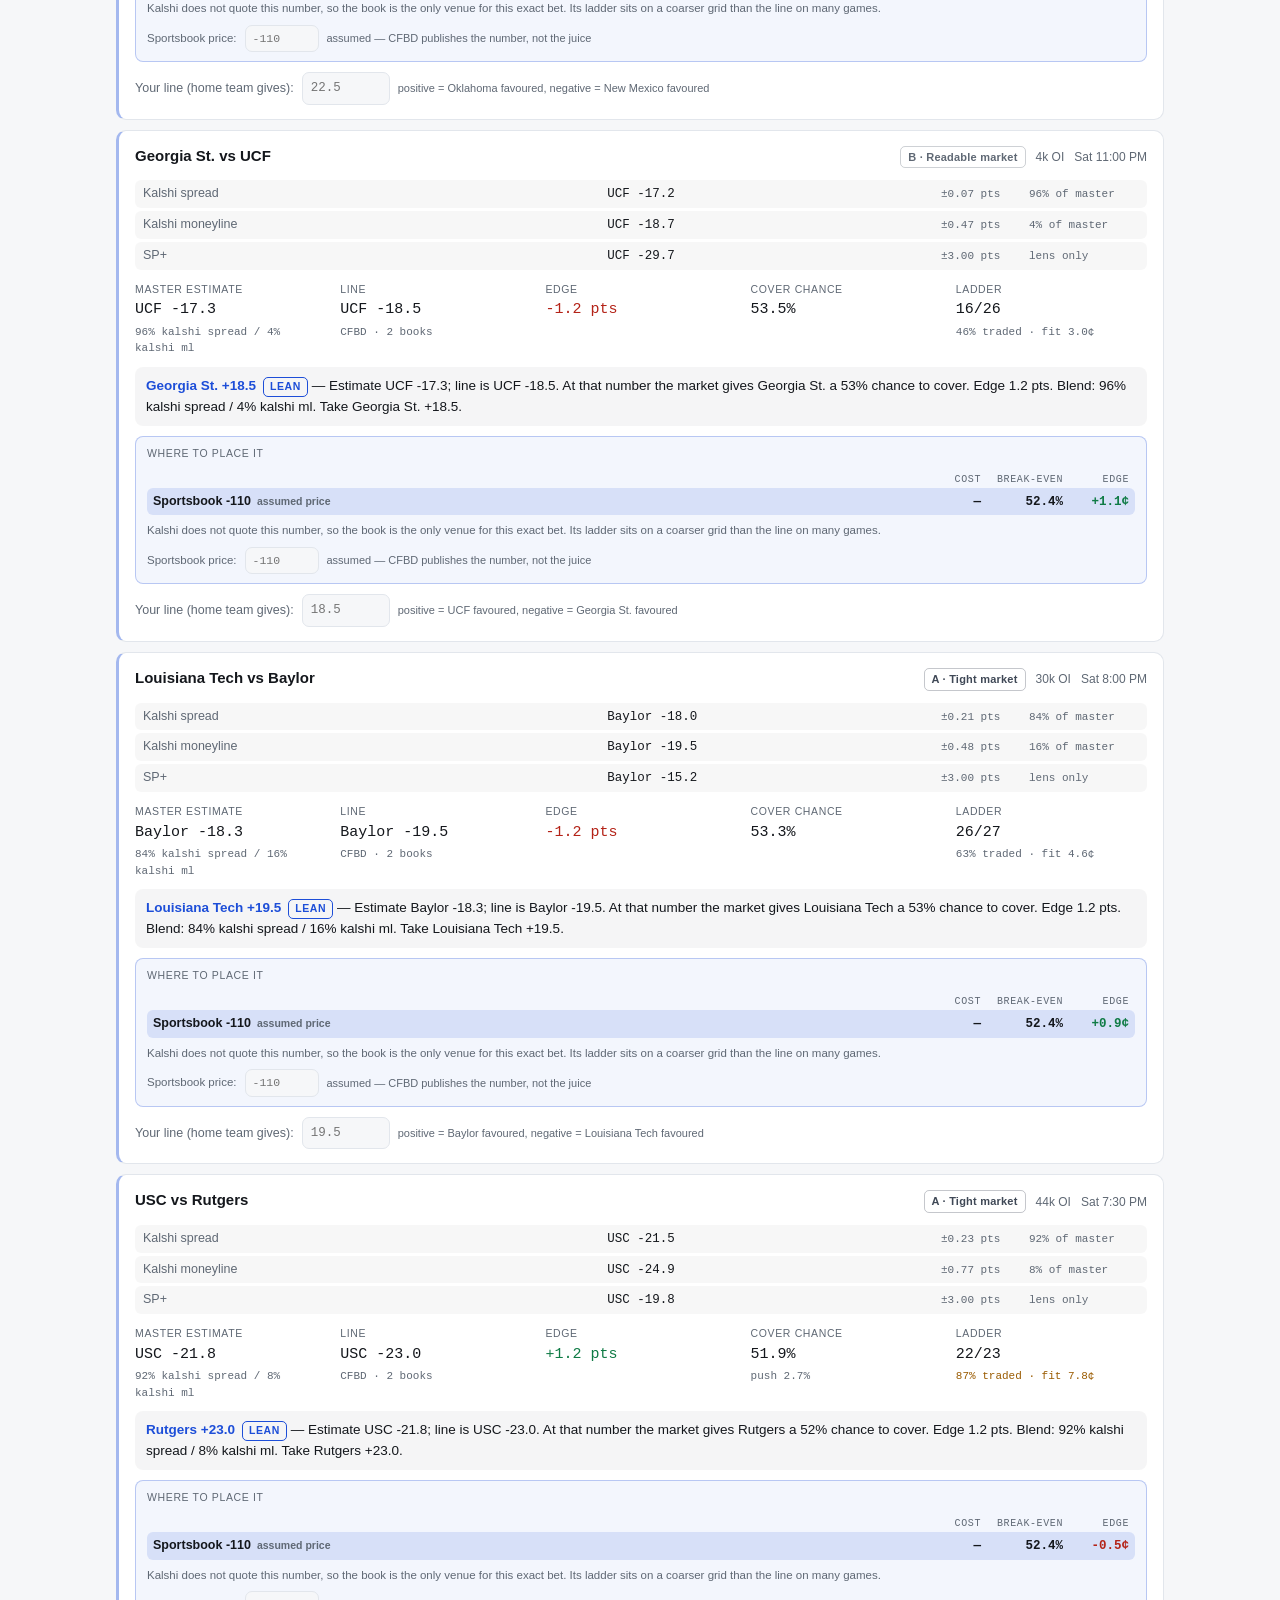
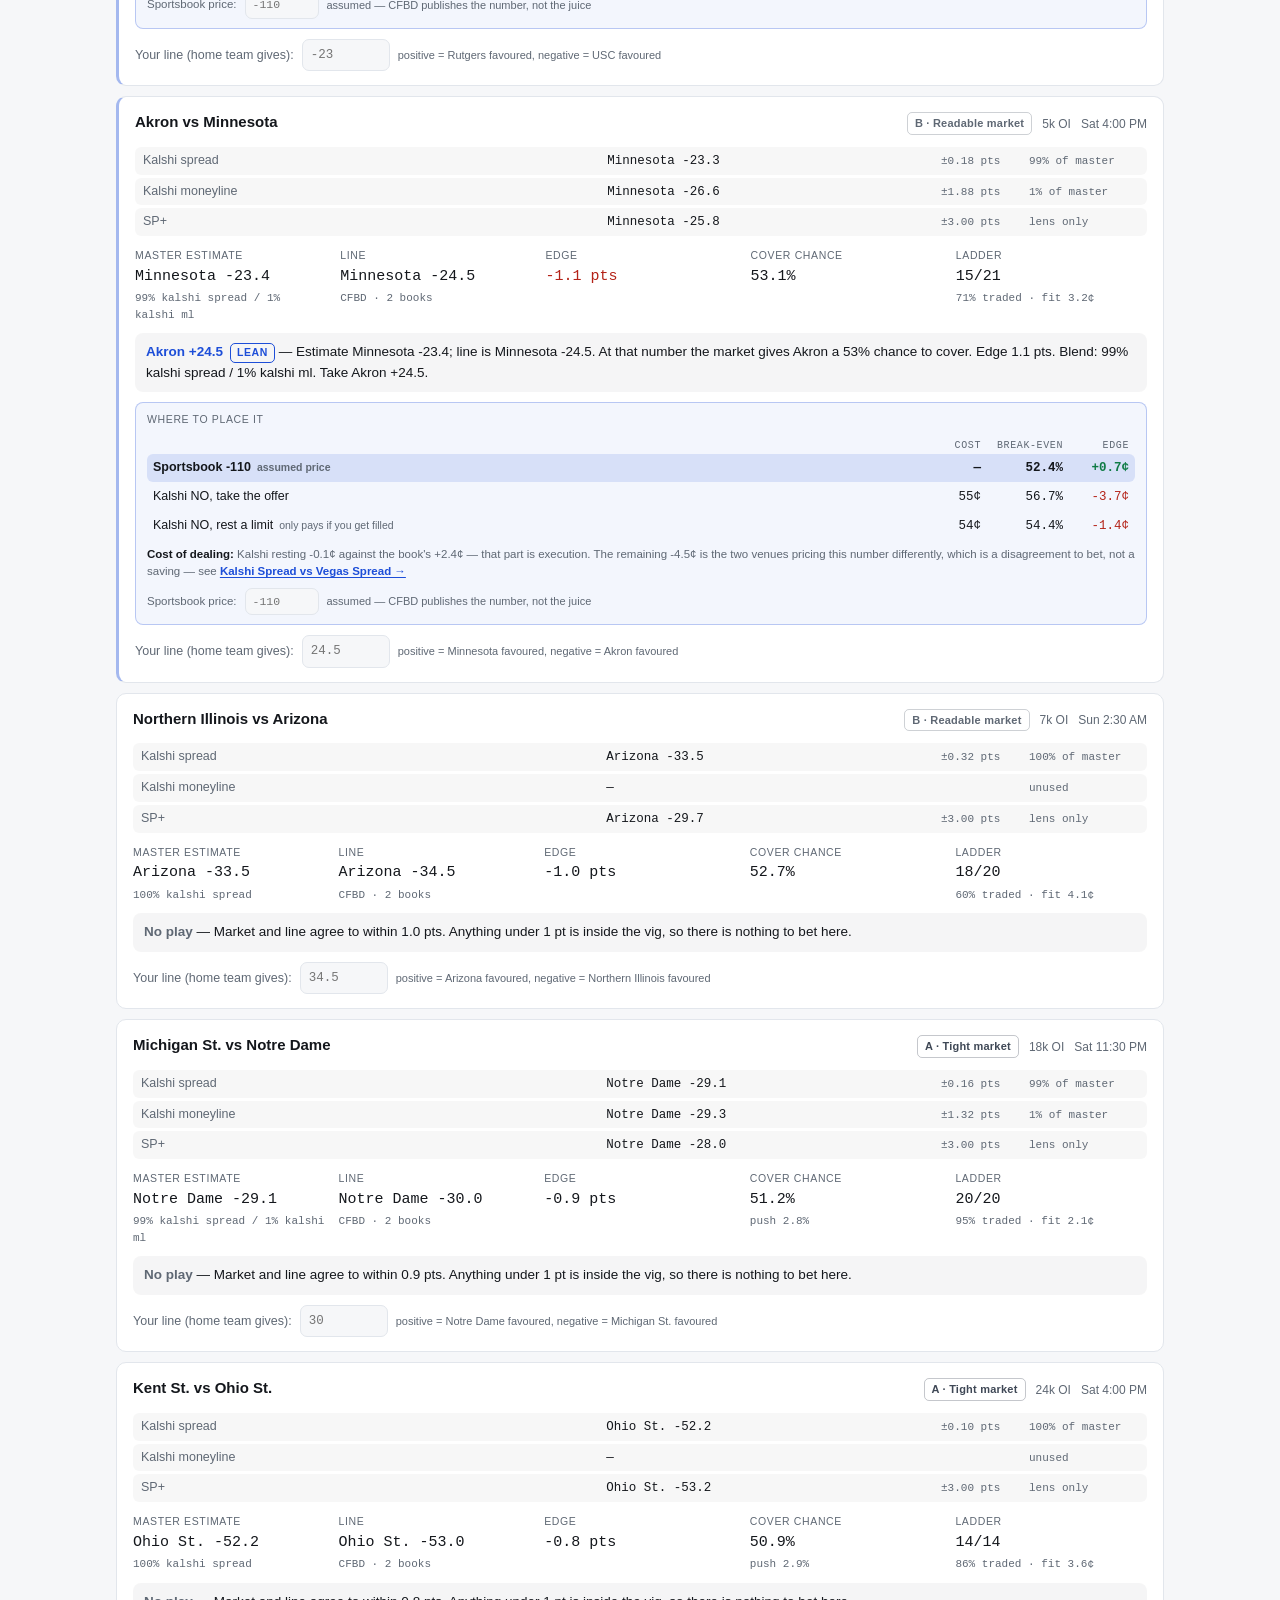
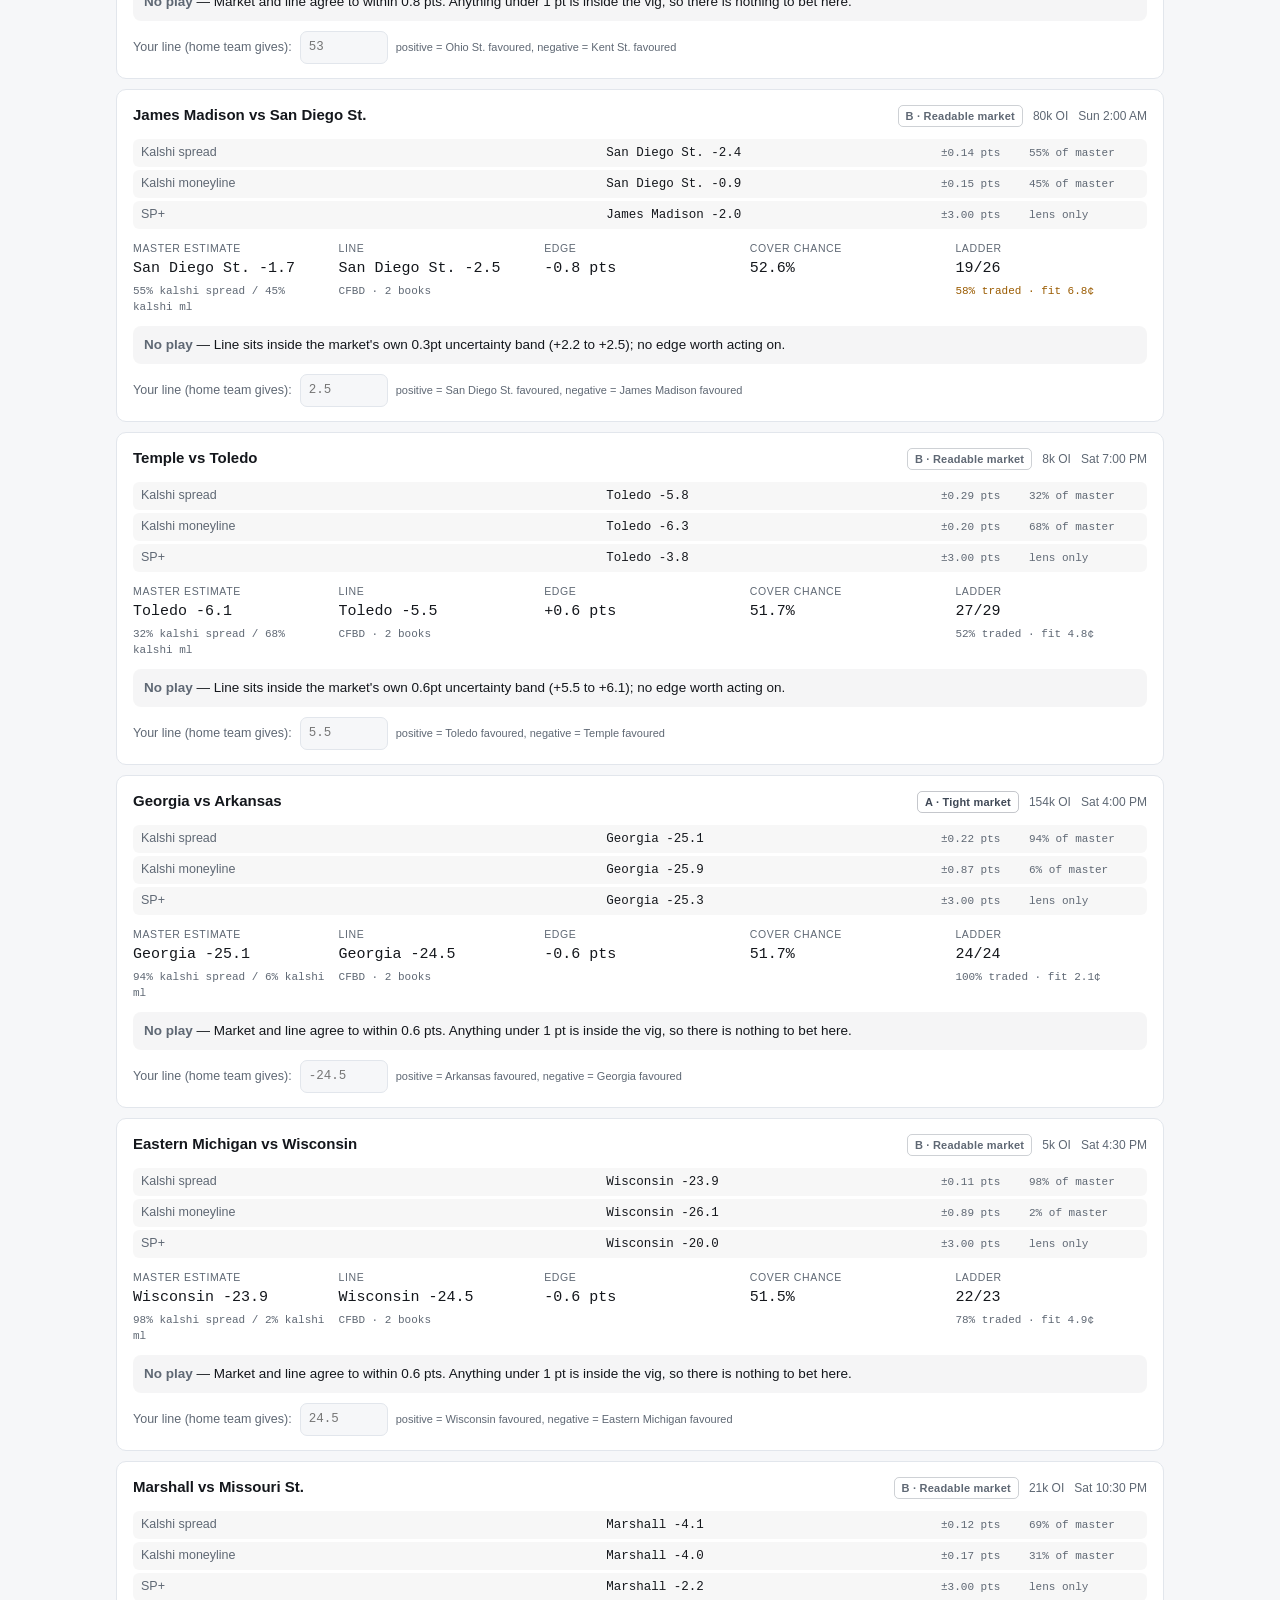
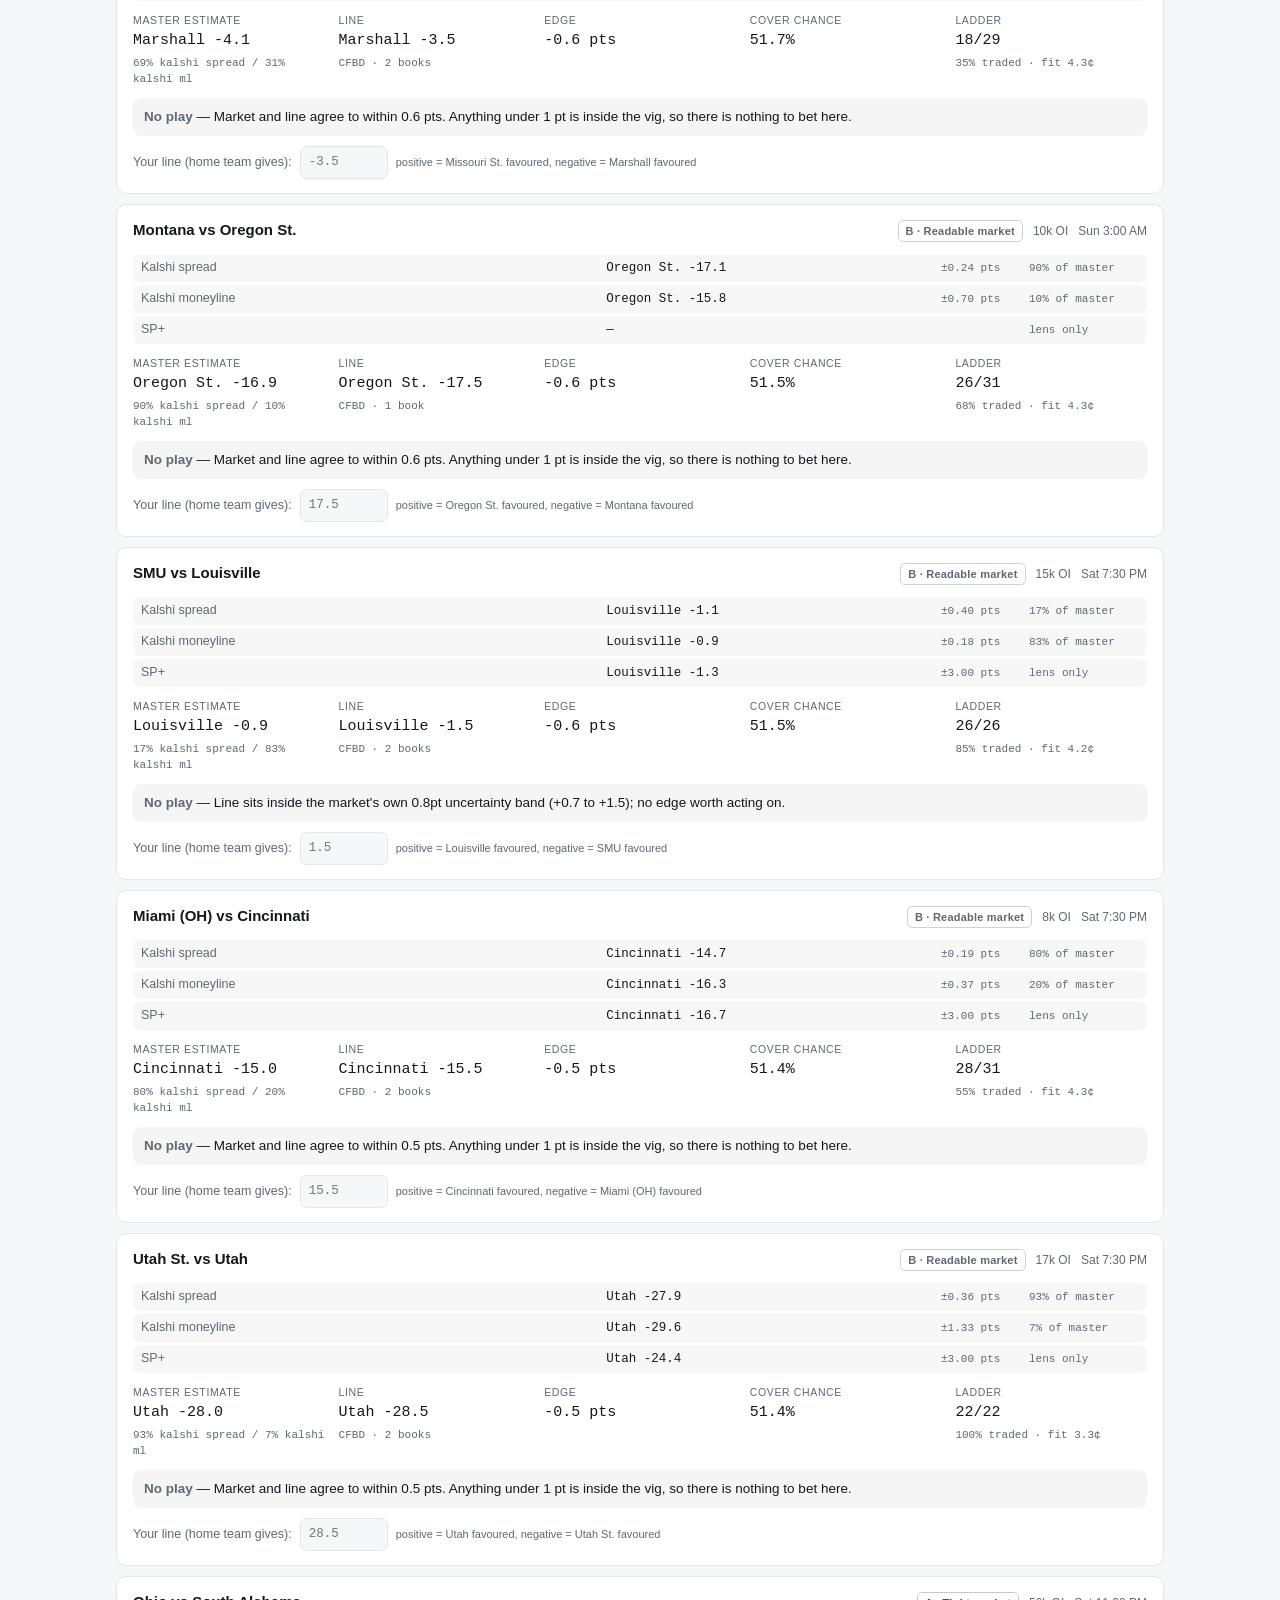
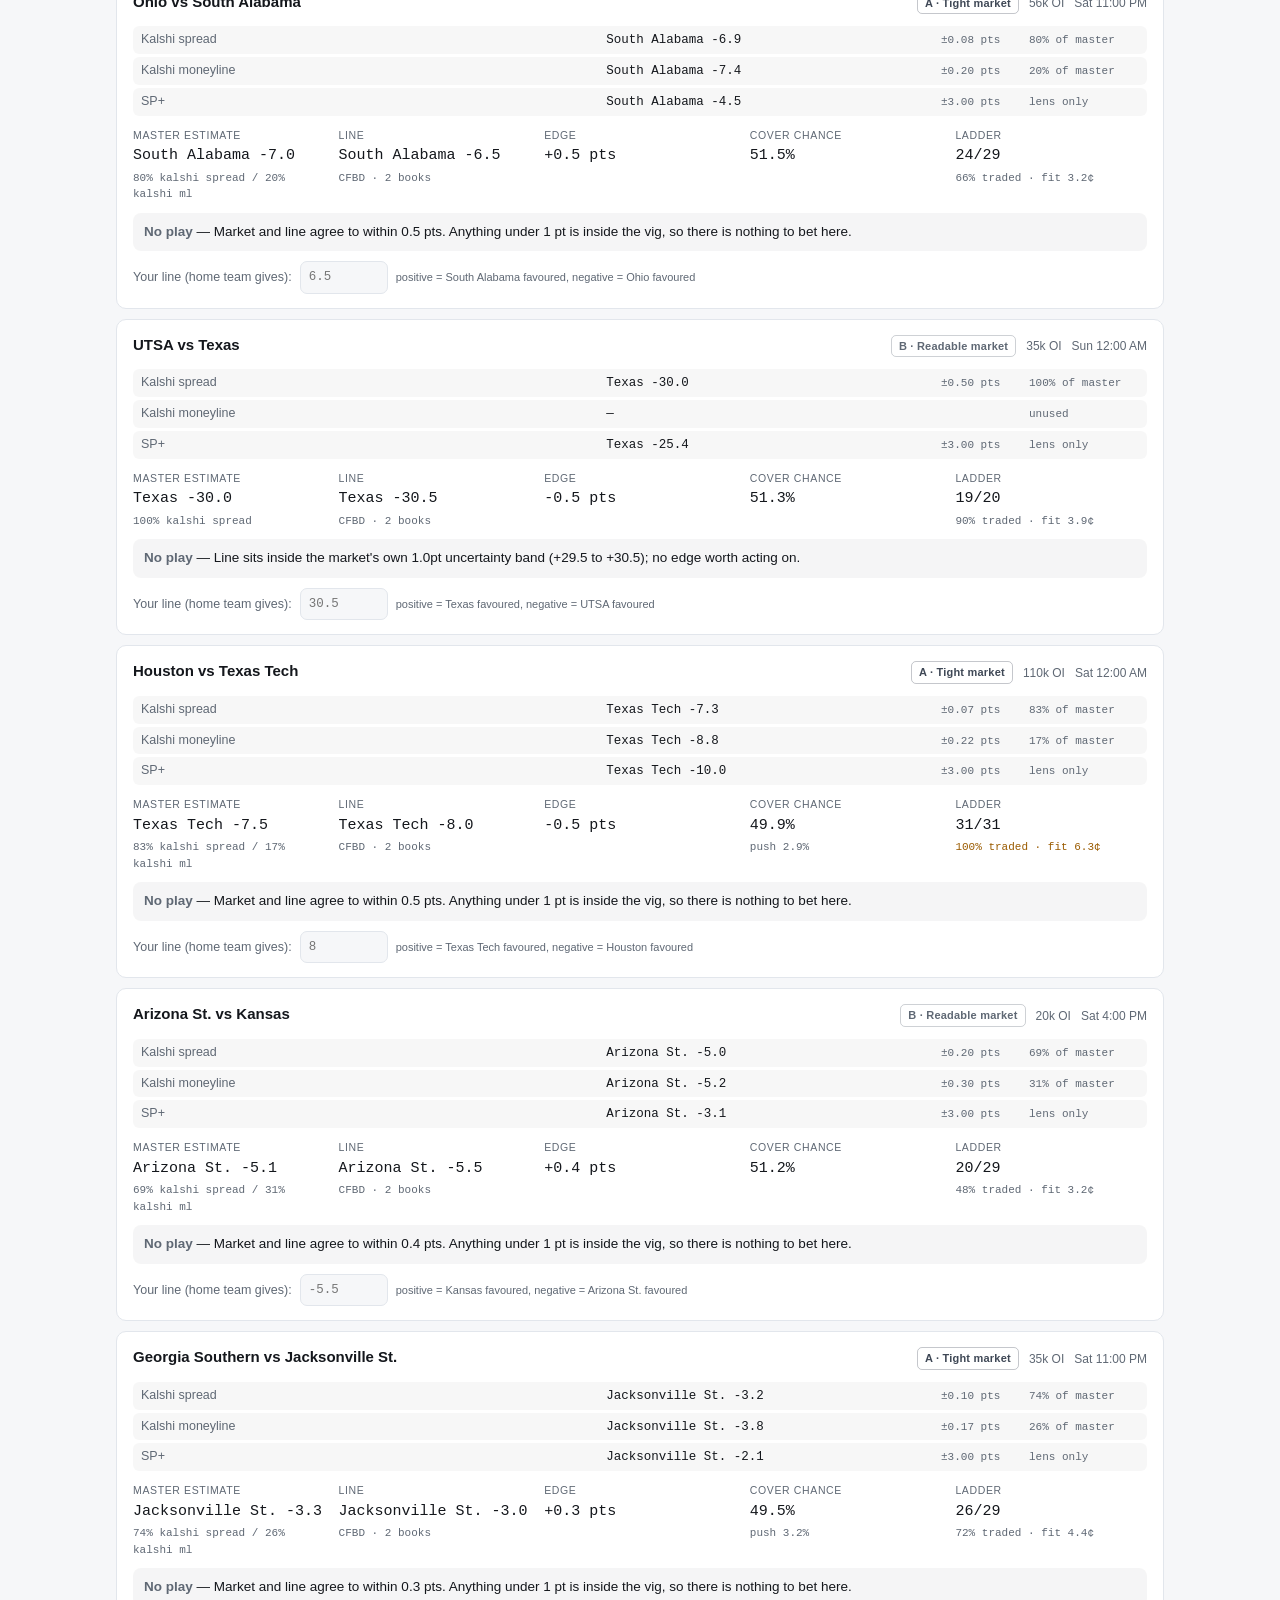
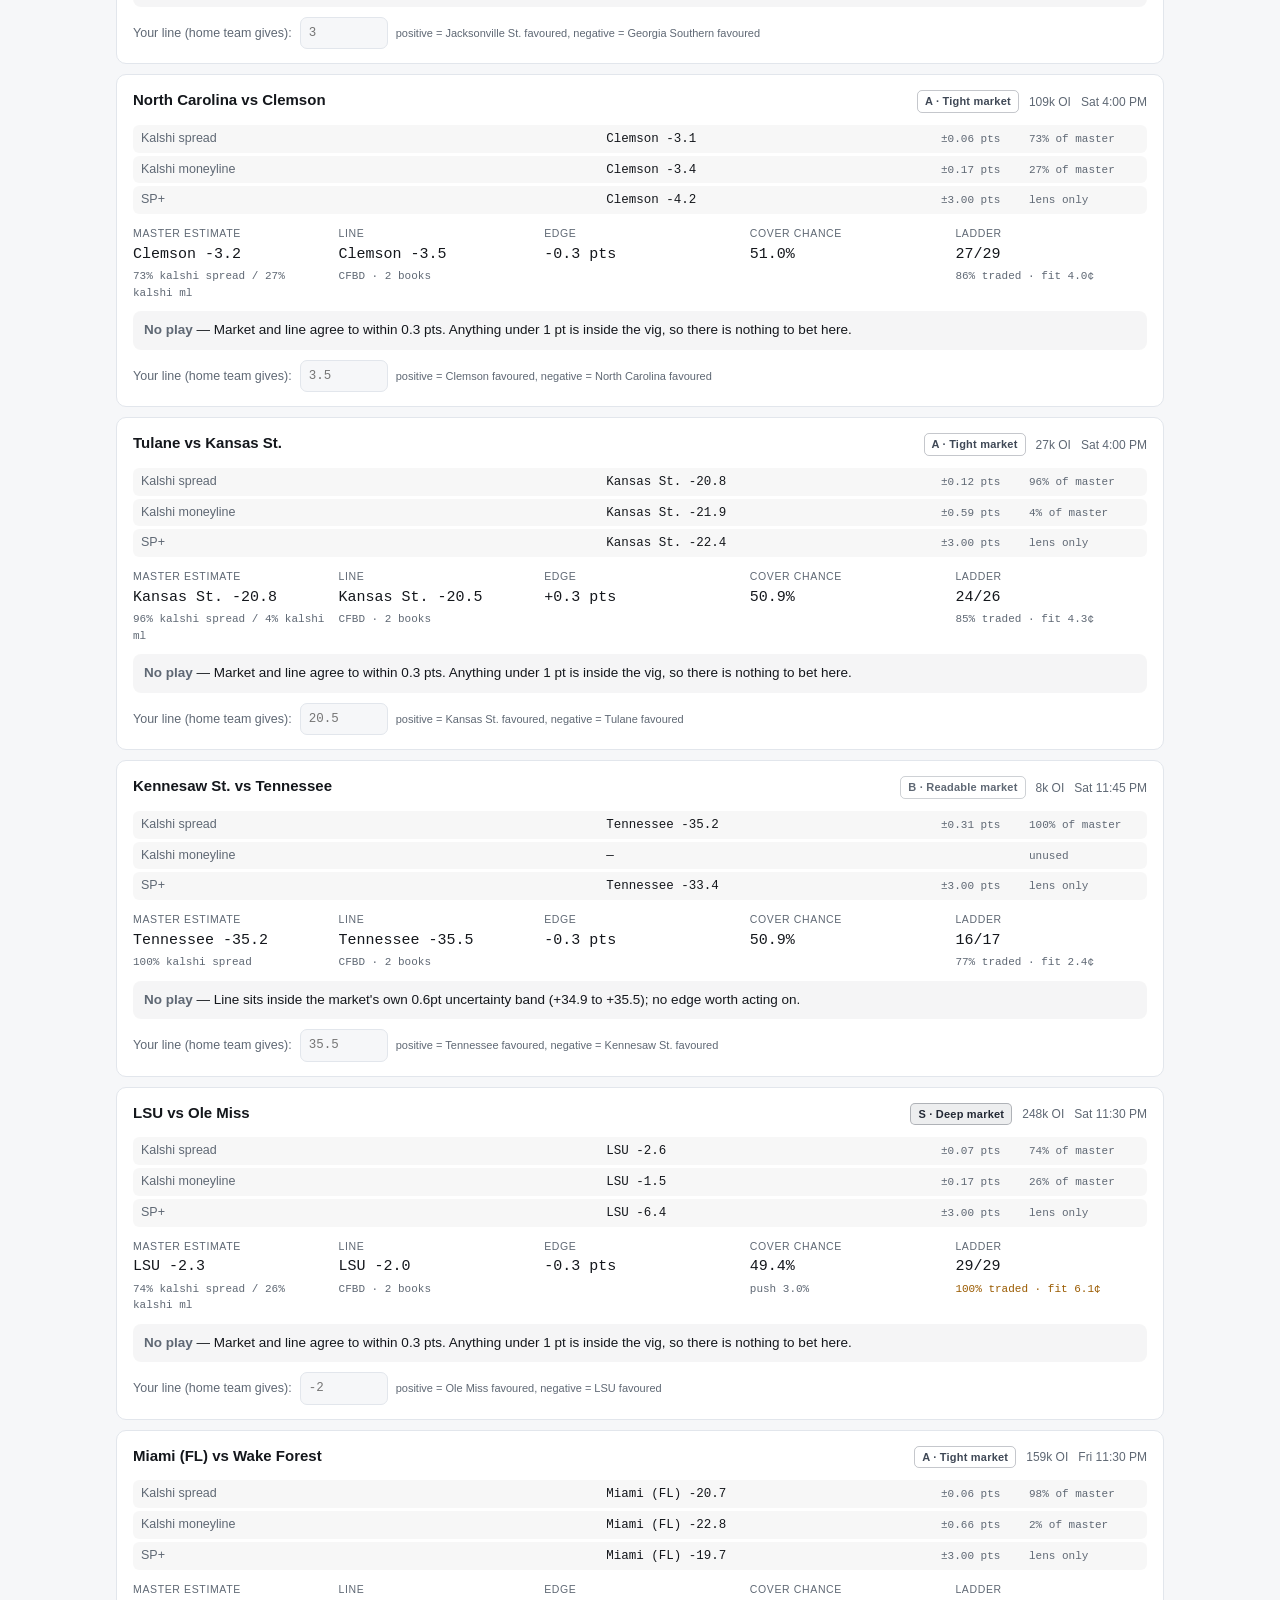
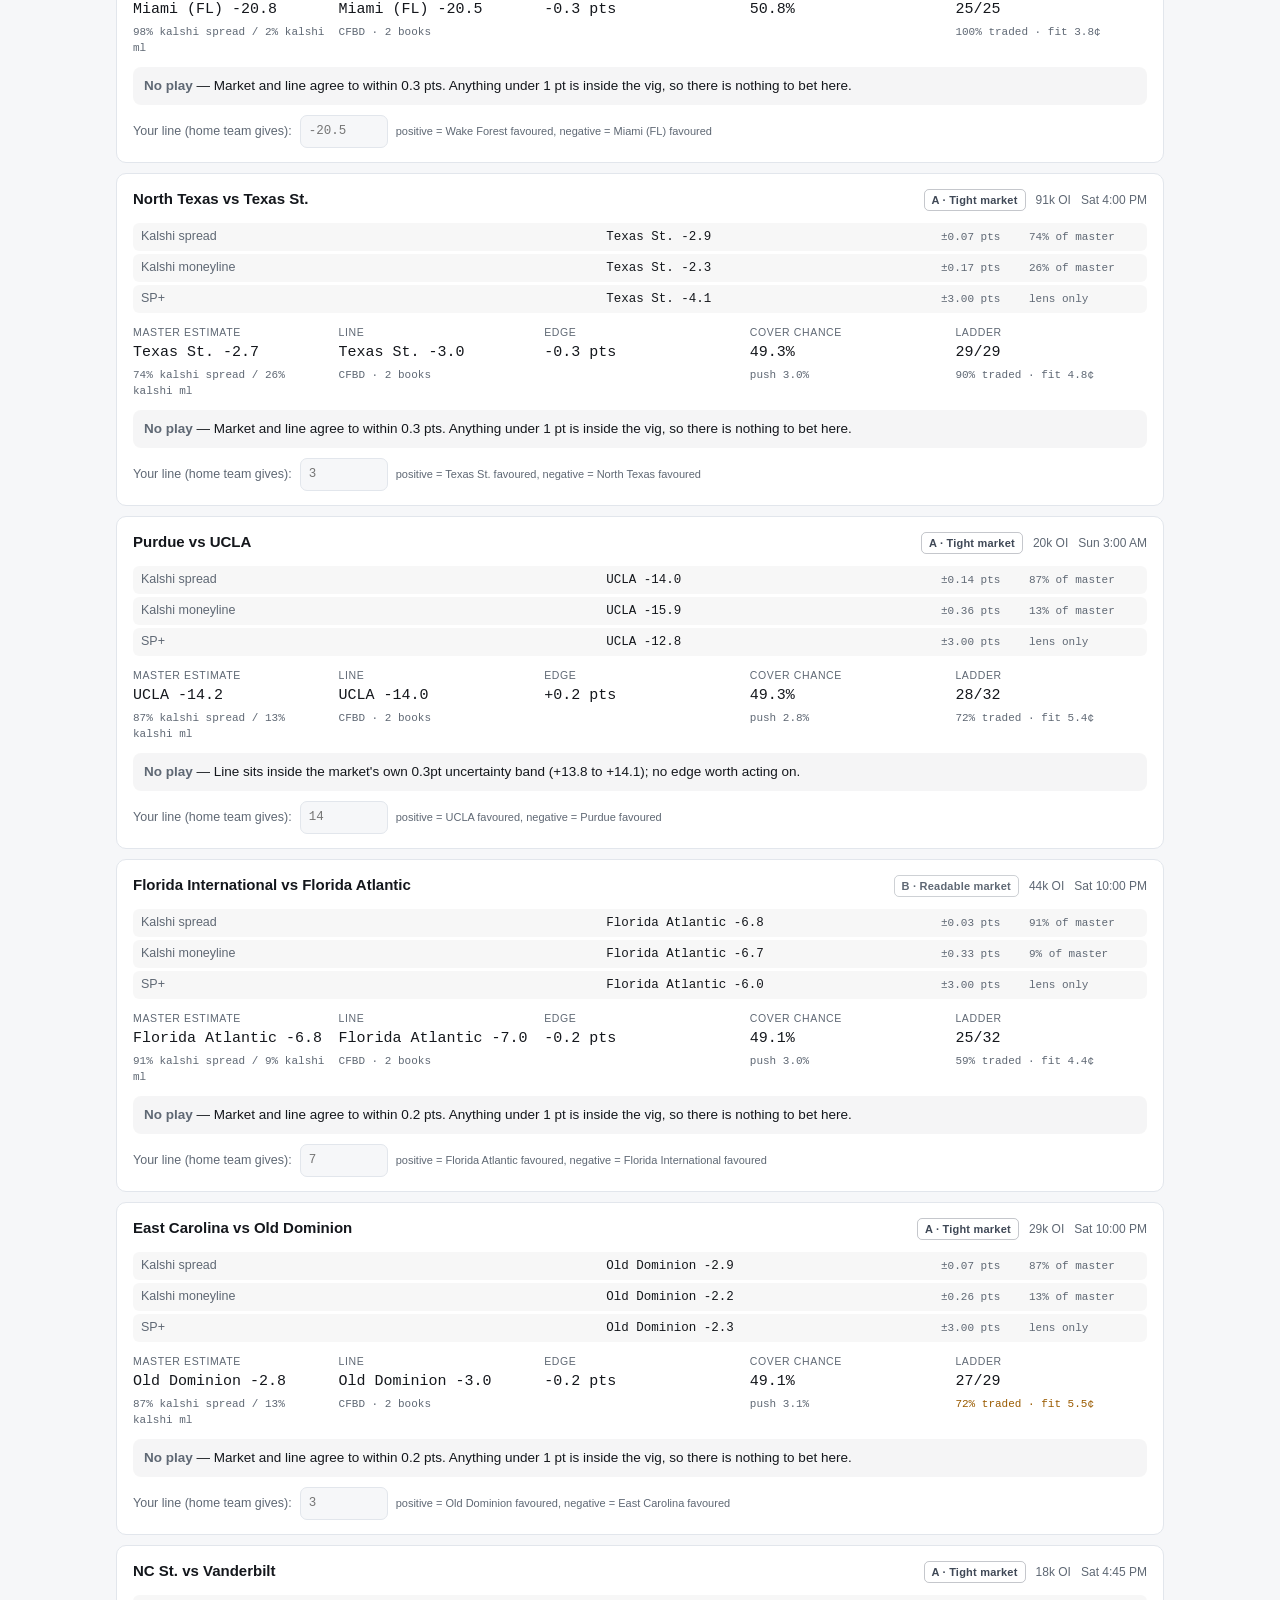
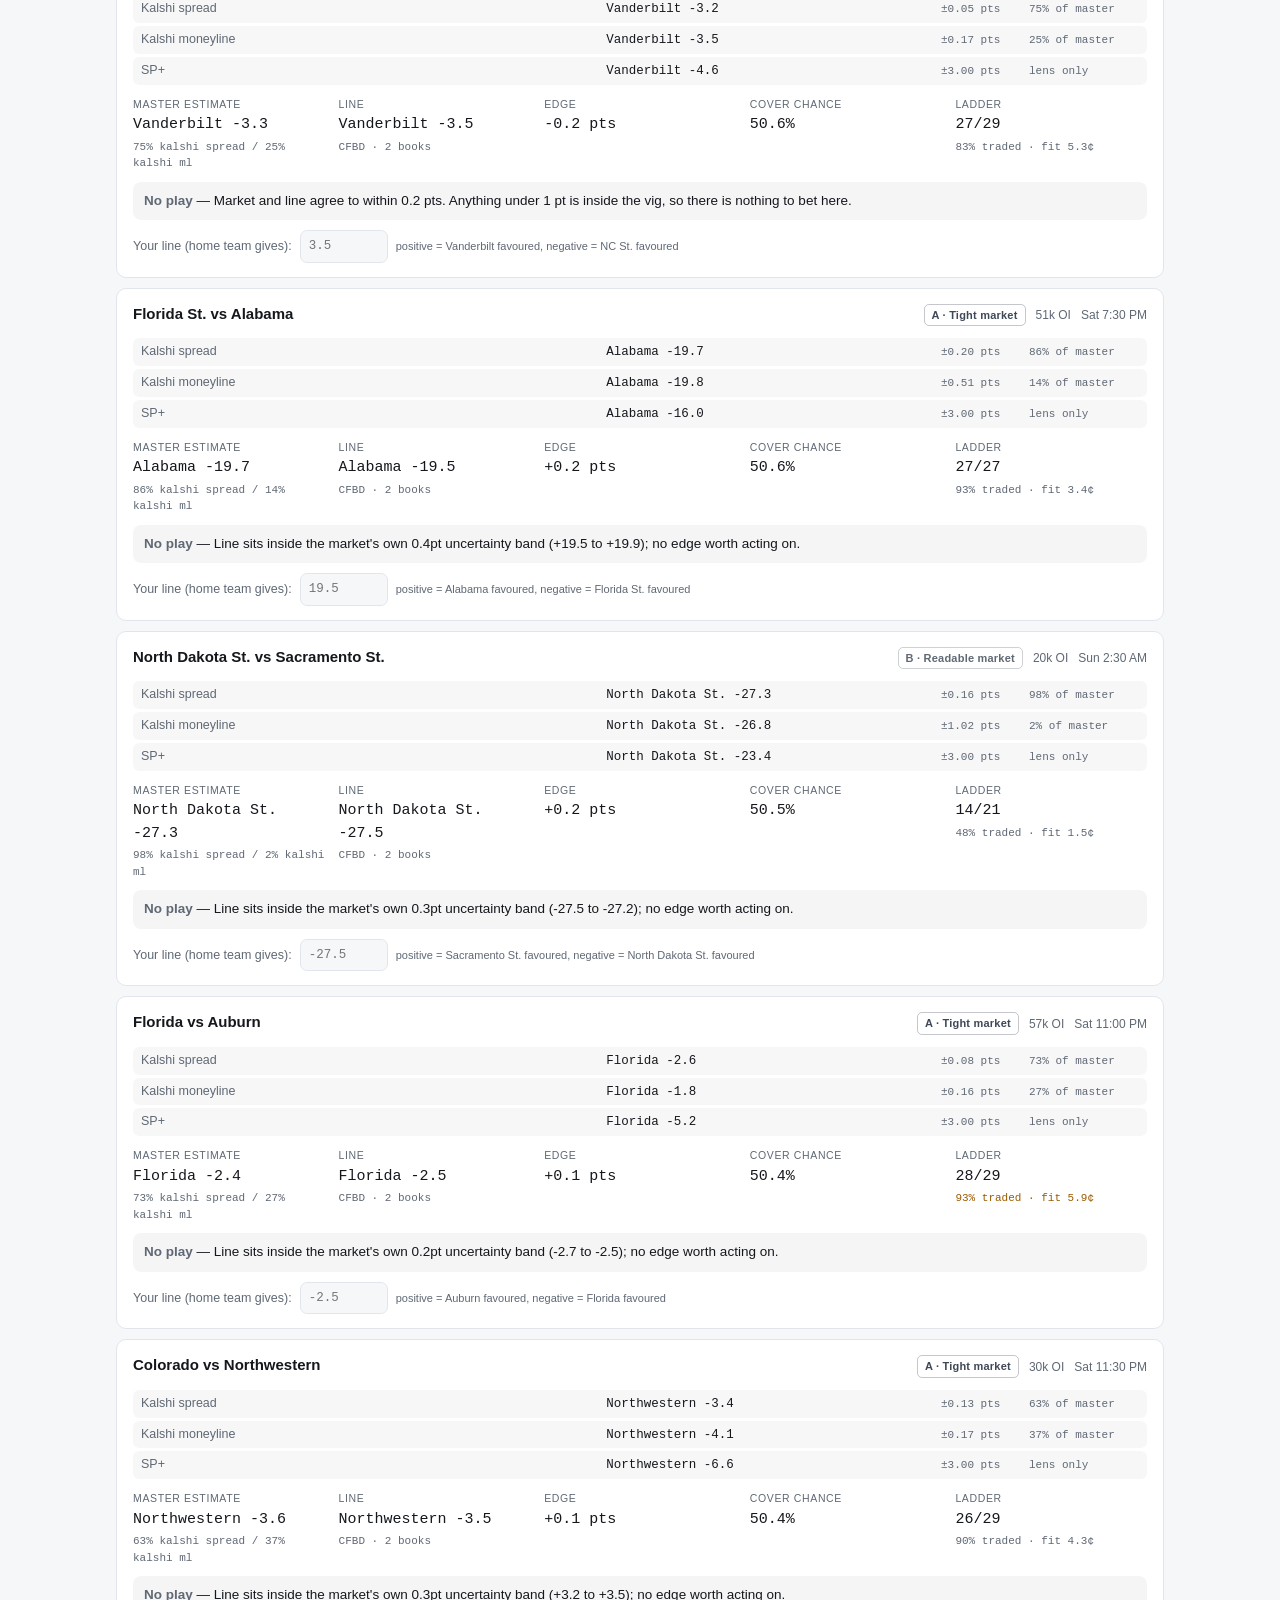
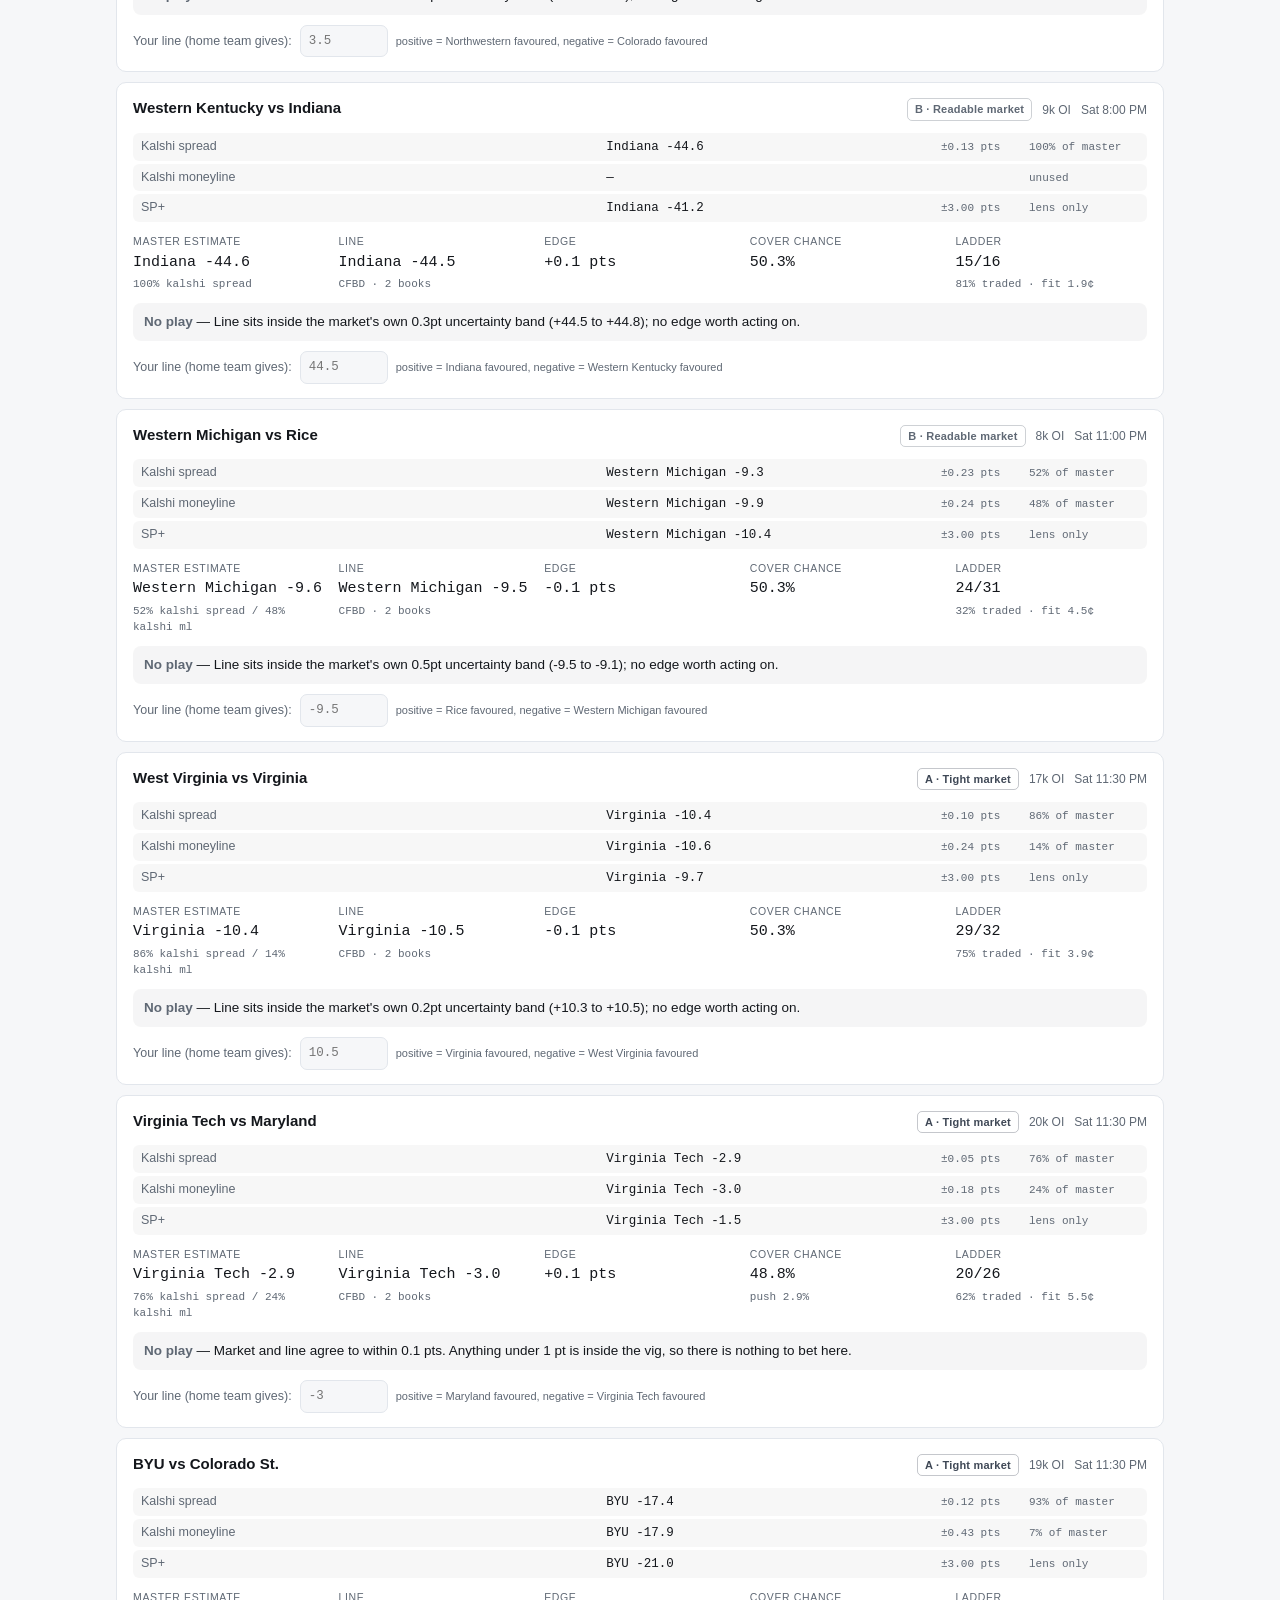
==== commit f15c11be: "Say where to place the bet, not just which bet to place The master's edges run under two points of p" ====
--- a/docs/index.html
+++ b/docs/index.html
@@ -13,12 +13,9 @@
   <div class="wrap">
     <div class="titlebar">
       <h1>CFB Spreads</h1>
-      <div class="titleactions">
-        <div class="freshness">
-          <span id="generated" class="muted">loading…</span>
-          <span id="deadline" class="deadline"></span>
-        </div>
-        <a class="docslink" href="how-it-works.html">In-depth: how this tool works</a>
+      <div class="freshness">
+        <span id="generated" class="muted">loading…</span>
+        <span id="deadline" class="deadline"></span>
       </div>
     </div>
   </div>
@@ -68,11 +65,32 @@
   markets on each game. Each price is a probability, so the ladder is a full margin-of-victory
   distribution — the chance a side covers any number is read straight off the market rather than from
   a power rating.</p>
-  <p><strong>Two clocks.</strong> The headline record locks <em>an hour before each kickoff</em>,
-  when Kalshi&rsquo;s volume peaks &mdash; open interest grew a median of 80% between Thursday and
-  kickoff, and on one game 4,618%. That measures the method at its sharpest, <em>not</em> the picks
-  you could actually submit on Wednesday night; the Thursday&nbsp;noon record is still there, one
-  click down, across every market. Click any record to see the individual picks behind it.</p>
+  <p><strong>Two clocks, one board.</strong> Both master records carry <em>every pick the Master tab
+  makes</em> &mdash; neither filters on market quality &mdash; and differ only in when they stop
+  moving. The headline locks <em>an hour before each kickoff</em>, when Kalshi&rsquo;s volume peaks:
+  open interest grew a median of 80% between Thursday and kickoff, and on one game 4,618%. That
+  measures the method at its sharpest, <em>not</em> the picks you could actually submit on Wednesday
+  night; the Thursday&nbsp;noon record, one click down, is that one.</p>
+  <p><strong>Live, then locked.</strong> Until a record&rsquo;s clock reaches a game, its row is the
+  board: marked <em>LIVE</em>, moving with the market, and saying when it will freeze. After that it
+  never changes again &mdash; <em>PENDING</em> while it waits on a final score, then the result. A
+  live row counts toward no record; only a graded pick is a win or a loss. Click any record to see
+  the individual picks behind it.</p>
+  <p><strong>Where to place it.</strong> When <em>Master</em> or <em>Kalshi ML vs Spread</em> calls
+  a side, the card ranks the ways to actually get on it. A Kalshi contract settles at $1, so its
+  all-in price <em>is</em> its break-even &mdash; no odds conversion, and both venues compare in one
+  unit. Three things to know. The sportsbook price is <em>assumed</em> at &minus;110, because CFBD
+  publishes the number but not the juice; correct it on the card and the ranking can change.
+  <em>Resting</em> a limit beats taking the offer by about 2.4&cent; &mdash; more than the edge the
+  master usually finds &mdash; but only if you get filled. And a quote with a fraction of a contract
+  behind it is struck through: Kalshi seeds price levels with hundredths of a contract and reports
+  them as the market.</p>
+  <p><strong>A cheaper price is not always a saving.</strong> Two things separate the venues: what
+  each charges over its own midpoint, which is execution and is small, and the two of them pricing
+  the same number differently, which is much larger and is a <em>bet</em>, not a discount &mdash;
+  the one the <em>Kalshi Spread vs Vegas Spread</em> tab exists to measure and grade. The box splits
+  them and says which is which, because folding the second into the first reports the tool&rsquo;s
+  own signal back as free money.</p>
   <p><strong>Two different things, two different colours.</strong> The grey badge is
   <em>market quality</em> &mdash; how precisely Kalshi is quoting that game, from
   <em>S&nbsp;&middot;&nbsp;Deep market</em> down to <em>D&nbsp;&middot;&nbsp;Unreadable market</em>. It
--- a/docs/style.css
+++ b/docs/style.css
@@ -73,21 +73,6 @@
 h1 { font-size: 19px; margin: 0; letter-spacing: -0.01em; }
 .freshness { display: flex; gap: 12px; align-items: baseline; font-size: 13px; flex-wrap: wrap; }
 .deadline { color: var(--warn); font-weight: 600; }
-.titleactions { display: flex; gap: 8px 16px; align-items: baseline; flex-wrap: wrap; }
-/* Not a .tab: app.js binds every .tab in the document and clicks them by
-   data-tab, so a link wearing that class would be caught by the board. */
-.docslink {
-  border: 1px solid var(--line);
-  border-radius: 7px;
-  color: var(--muted);
-  text-decoration: none;
-  font-size: 12.5px;
-  font-weight: 550;
-  padding: 5px 10px;
-  white-space: nowrap;
-}
-.docslink:hover { color: var(--ink); border-color: var(--muted); }
-.docslink:focus-visible { outline: 2px solid var(--accent); outline-offset: 2px; }
 
 /* -------------------------------------------------------------- accuracy */
 
@@ -139,6 +124,17 @@
 .acc-td { font-family: var(--mono); font-variant-numeric: tabular-nums; }
 .acc-td.name { font-family: inherit; }
 .acc-td.muted { color: var(--muted); }
+.acc-open {
+  margin-left: 8px;
+  font-family: var(--mono);
+  font-size: 10.5px;
+  font-weight: 500;
+  color: var(--accent);
+  background: color-mix(in srgb, var(--accent) 10%, transparent);
+  border-radius: 999px;
+  padding: 1px 7px;
+  white-space: nowrap;
+}
 
 /* ------------------------------------------------------- pick history -- */
 
@@ -151,6 +147,7 @@
   background: color-mix(in srgb, var(--ink) 4%, transparent);
 }
 .picks-note { font-size: 11.5px; color: var(--muted); padding: 2px 2px 8px; }
+.picks-live-note { color: var(--accent); }
 .picks-empty { font-size: 12.5px; color: var(--muted); padding: 6px 2px; }
 
 .pick {
@@ -174,6 +171,9 @@
 .pick-res.win { color: var(--good); }
 .pick-res.loss { color: var(--bad); }
 .pick-res.push, .pick-res.pending { color: var(--muted); }
+/* Live is not a result -- it is the board, still moving. Given the accent so it
+   reads as "in flight" rather than as a third outcome alongside win and loss. */
+.pick-res.live { color: var(--accent); }
 .pick-margin { font-size: 11px; color: var(--muted); font-family: var(--mono); }
 
 .acc-rows { display: grid; gap: 10px; padding-top: 12px; }
@@ -329,6 +329,63 @@
 .verdict.noplay .call { color: var(--muted); }
 .verdict.nosignal .call { color: var(--muted); }
 
+/* ------------------------------------------------------------ execution -- */
+
+.exec {
+  margin-top: 10px;
+  padding: 9px 11px;
+  border-radius: 8px;
+  border: 1px solid color-mix(in srgb, var(--accent) 28%, transparent);
+  background: color-mix(in srgb, var(--accent) 5%, transparent);
+}
+.exec-head {
+  font-size: 10.5px;
+  text-transform: uppercase;
+  letter-spacing: .06em;
+  color: var(--muted);
+  margin-bottom: 6px;
+}
+.exec-table { display: grid; gap: 1px; }
+.exec-tr {
+  display: grid;
+  grid-template-columns: minmax(140px, 1fr) 52px 74px 58px;
+  gap: 8px;
+  align-items: baseline;
+  padding: 4px 6px;
+  border-radius: 6px;
+  font-size: 12.5px;
+}
+.exec-tr.head {
+  font-size: 10px;
+  text-transform: uppercase;
+  letter-spacing: .06em;
+  color: var(--muted);
+  padding-bottom: 0;
+}
+/* The row to act on. Tinted rather than badged: it is already first. */
+.exec-tr.best { background: color-mix(in srgb, var(--accent) 13%, transparent); font-weight: 600; }
+.exec-tr.unfillable { opacity: .55; }
+.exec-tr.unfillable .exec-td:not(.name) { text-decoration: line-through; }
+.exec-td { font-family: var(--mono); font-variant-numeric: tabular-nums; text-align: right; }
+.exec-td.name { font-family: inherit; text-align: left; }
+.exec-td.pos { color: var(--good); }
+.exec-td.neg { color: var(--bad); }
+.exec-note { font-size: 10.5px; color: var(--muted); margin-left: 6px; }
+.exec-note.bad { color: var(--bad); }
+.exec-foot { font-size: 11.5px; color: var(--muted); margin-top: 7px; line-height: 1.45; }
+.exec-strong { color: var(--ink); font-weight: 600; }
+.exec-price {
+  display: flex; flex-wrap: wrap; align-items: center; gap: 8px;
+  margin-top: 8px; font-size: 11.5px; color: var(--muted);
+}
+.exec-price input {
+  width: 74px; padding: 4px 7px;
+  border: 1px solid var(--line); border-radius: 7px;
+  background: var(--bg); color: var(--ink); font: inherit; font-family: var(--mono);
+}
+.exec-price input.set { border-color: var(--accent); color: var(--accent); font-weight: 600; }
+.exec-price .src { font-size: 11px; }
+
 .manual { display: flex; flex-wrap: wrap; align-items: center; gap: 8px; margin-top: 10px; font-size: 12.5px; color: var(--muted); }
 .manual input {
   width: 88px;
@@ -392,13 +449,17 @@
 .foot p { margin: 0 0 10px; max-width: 68ch; }
 
 @media (max-width: 700px) {
-  .titlebar { align-items: flex-start; }
-  .titleactions { flex-direction: column; align-items: flex-start; gap: 6px; }
   .sig { grid-template-columns: 1fr auto; row-gap: 2px; }
   .sig-sd, .sig-w { grid-column: span 1; }
   .acc-tr { grid-template-columns: 1fr 62px 62px 44px; font-size: 12px; }
   .pick { grid-template-columns: 44px 1fr; row-gap: 4px; }
   .pick-out { grid-column: 2; justify-items: start; text-align: left; }
+  /* Four columns need 348px before padding, which a phone does not have. The
+     venue takes its own line and the three numbers share the next one, so the
+     comparison still reads down a column. */
+  .exec-tr { grid-template-columns: 1fr 1fr 1fr; gap: 2px 6px; }
+  .exec-td.name { grid-column: 1 / -1; }
+  .exec-tr.head .exec-td.name { display: none; }
 }
 
 @media (max-width: 560px) {
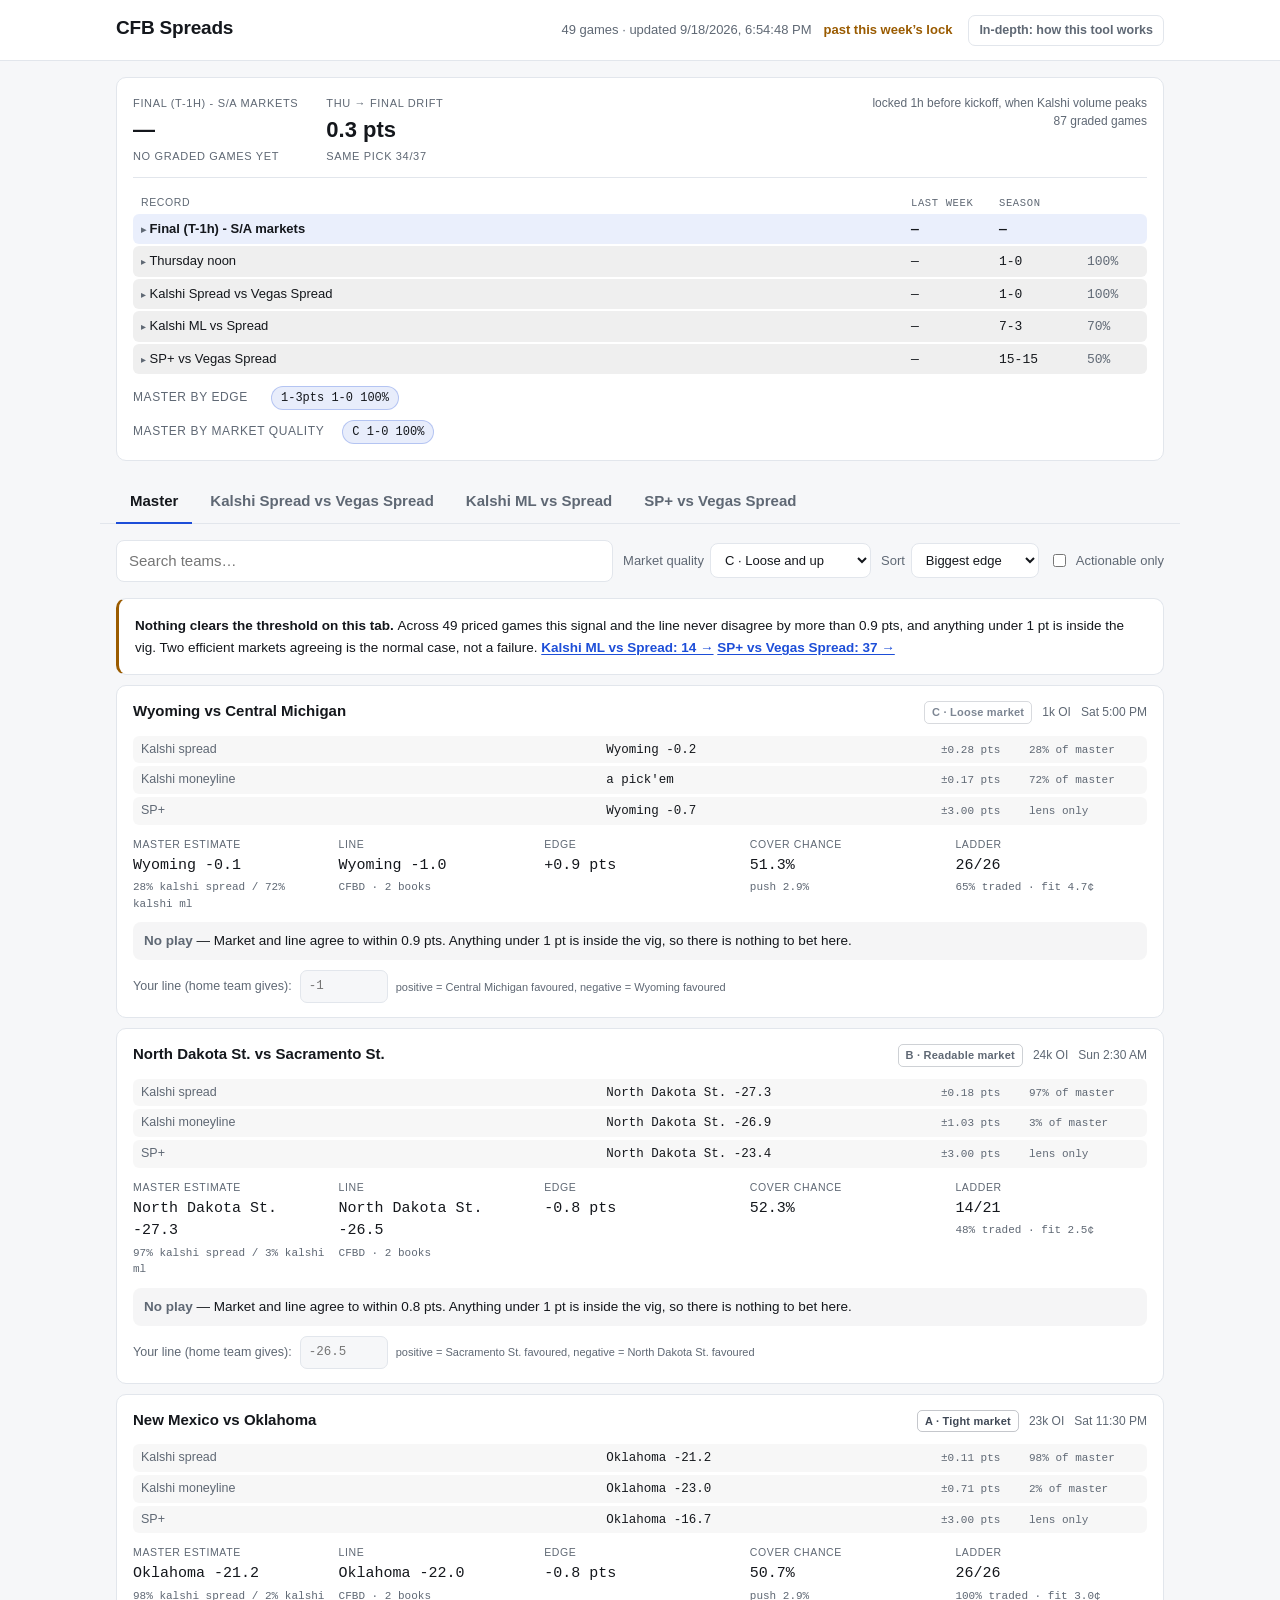
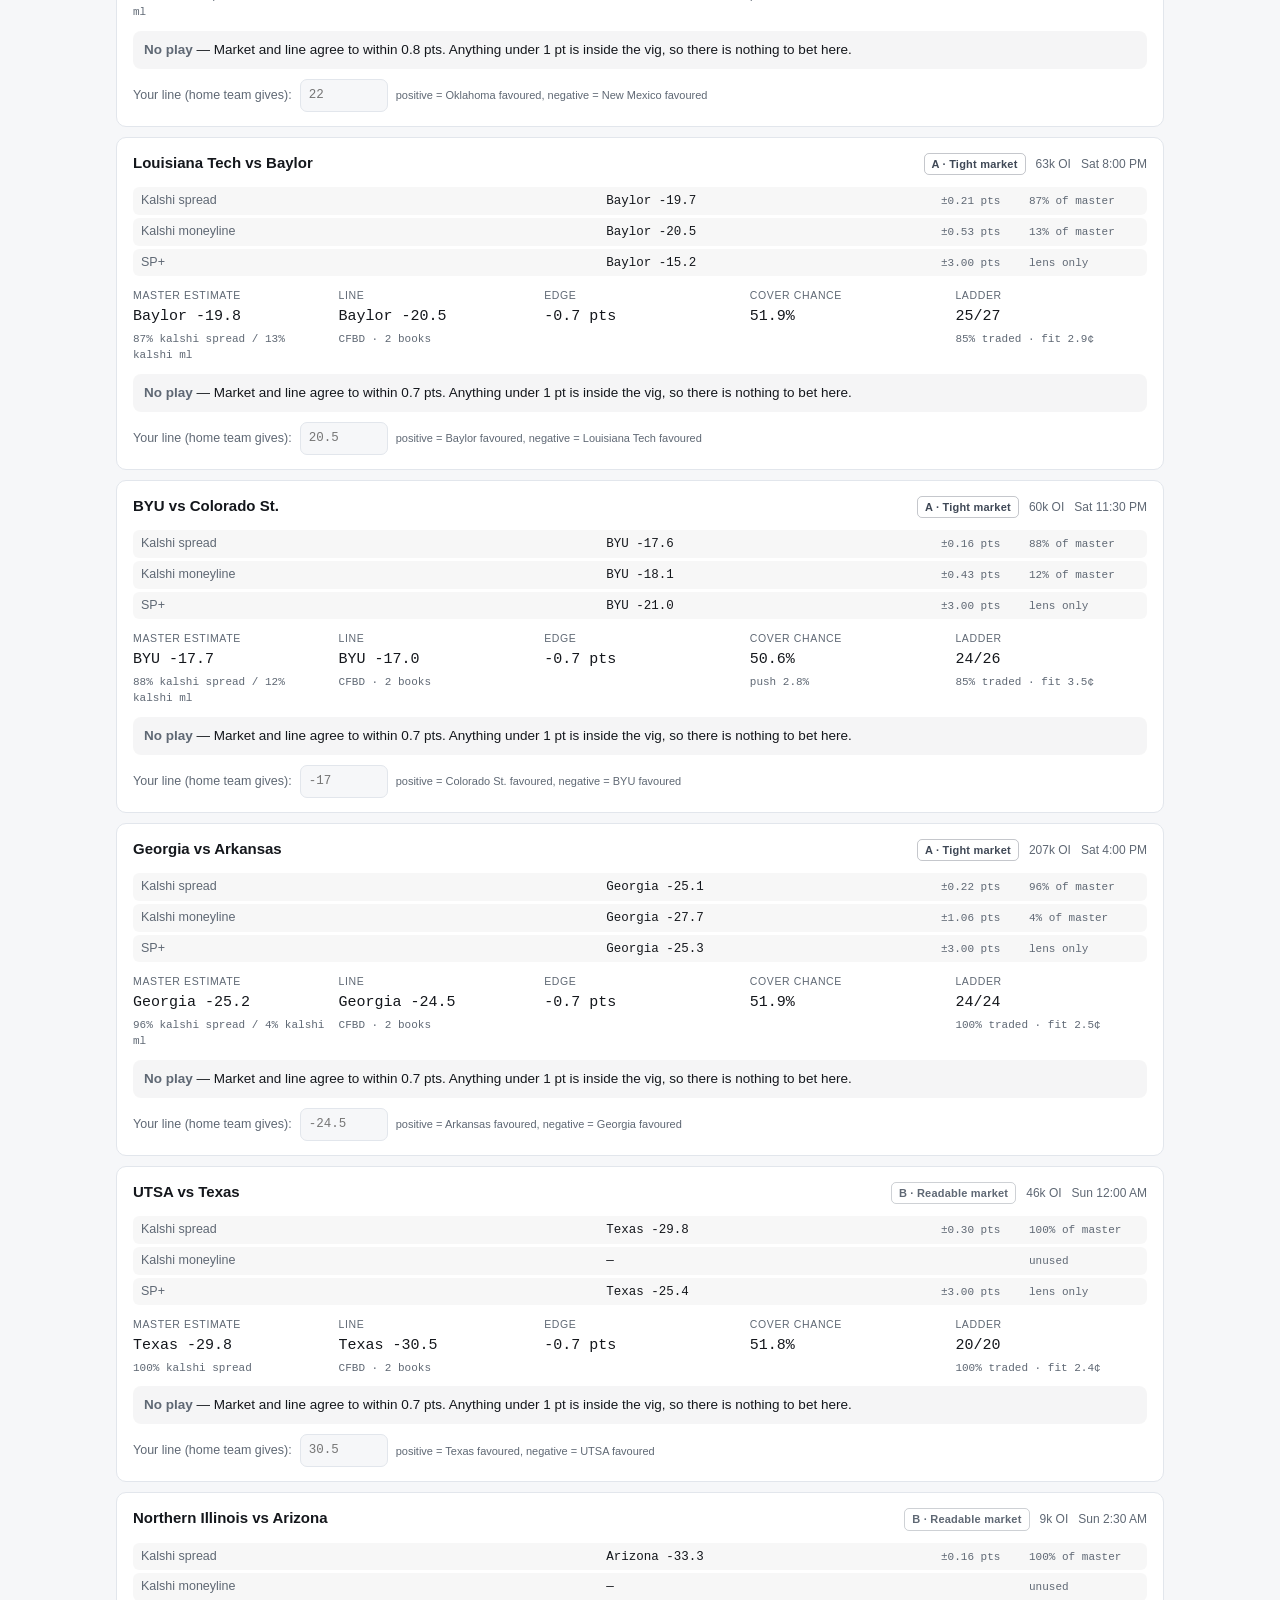
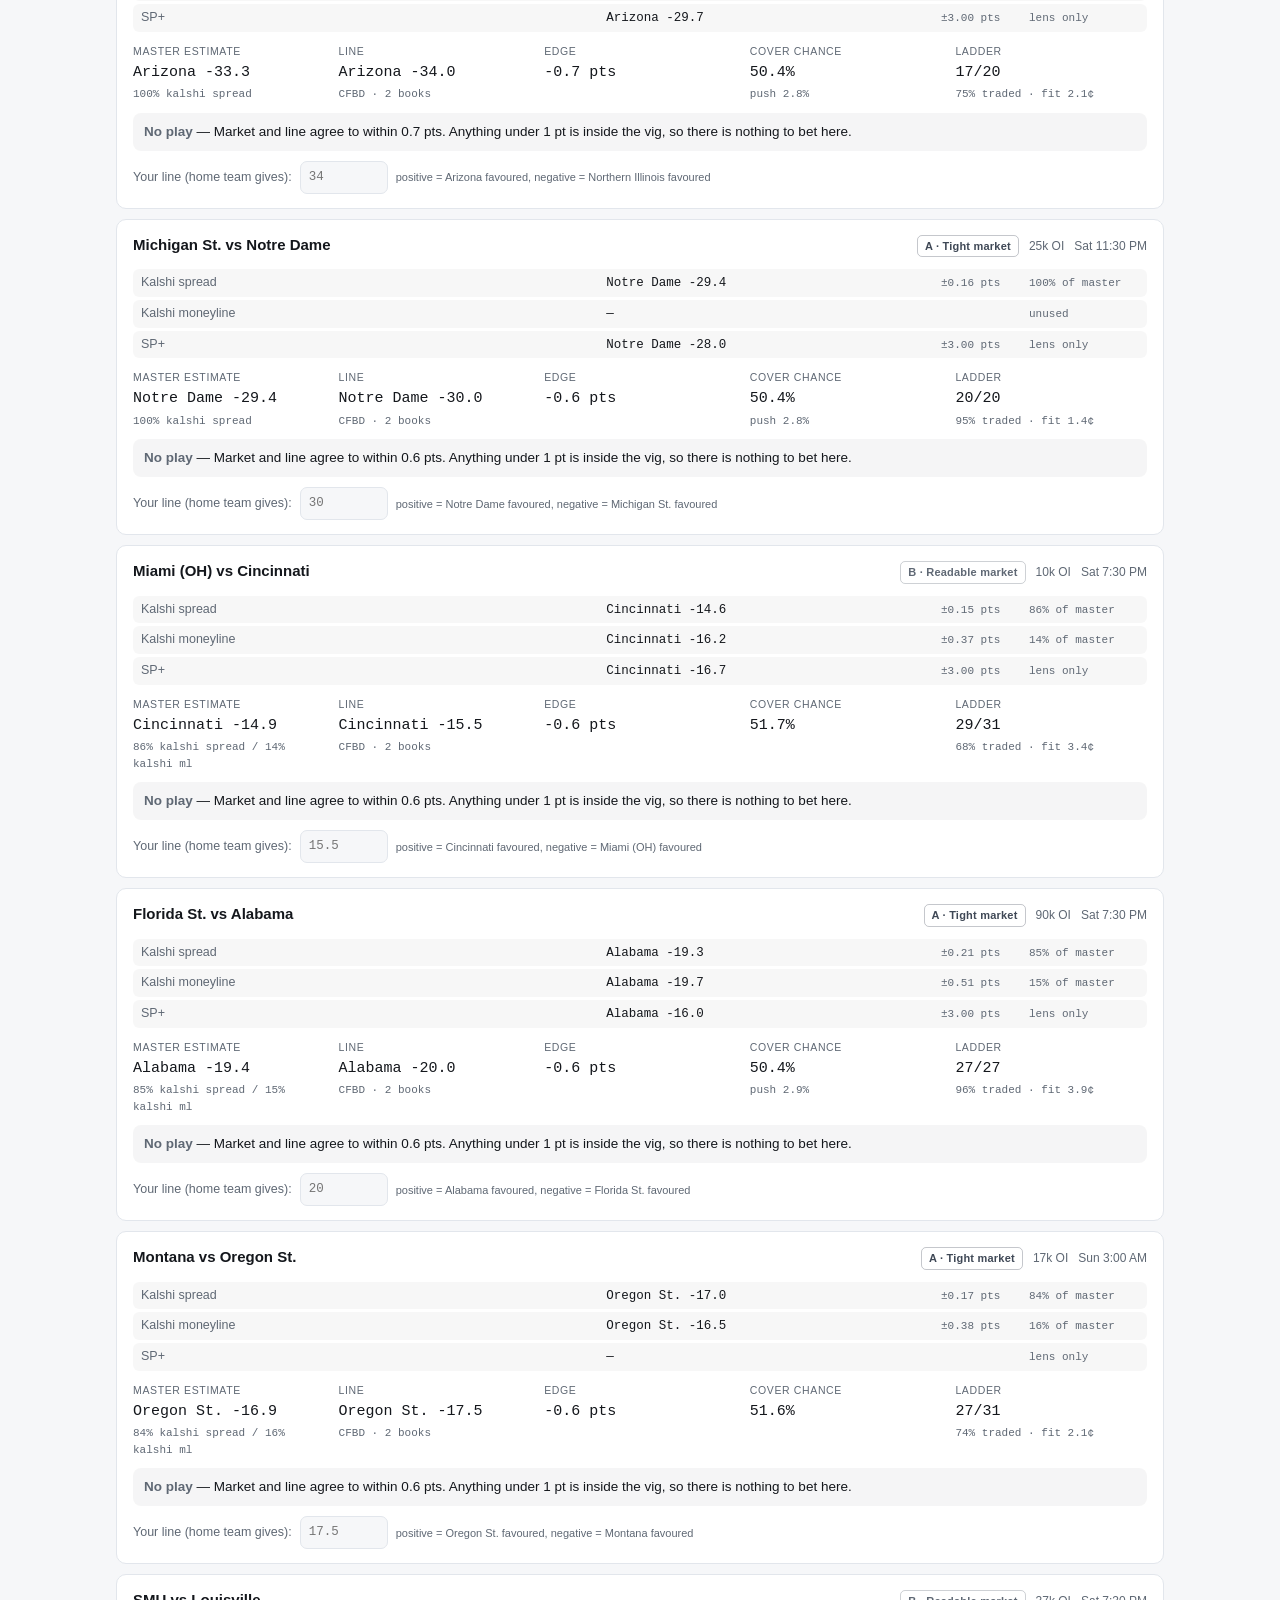
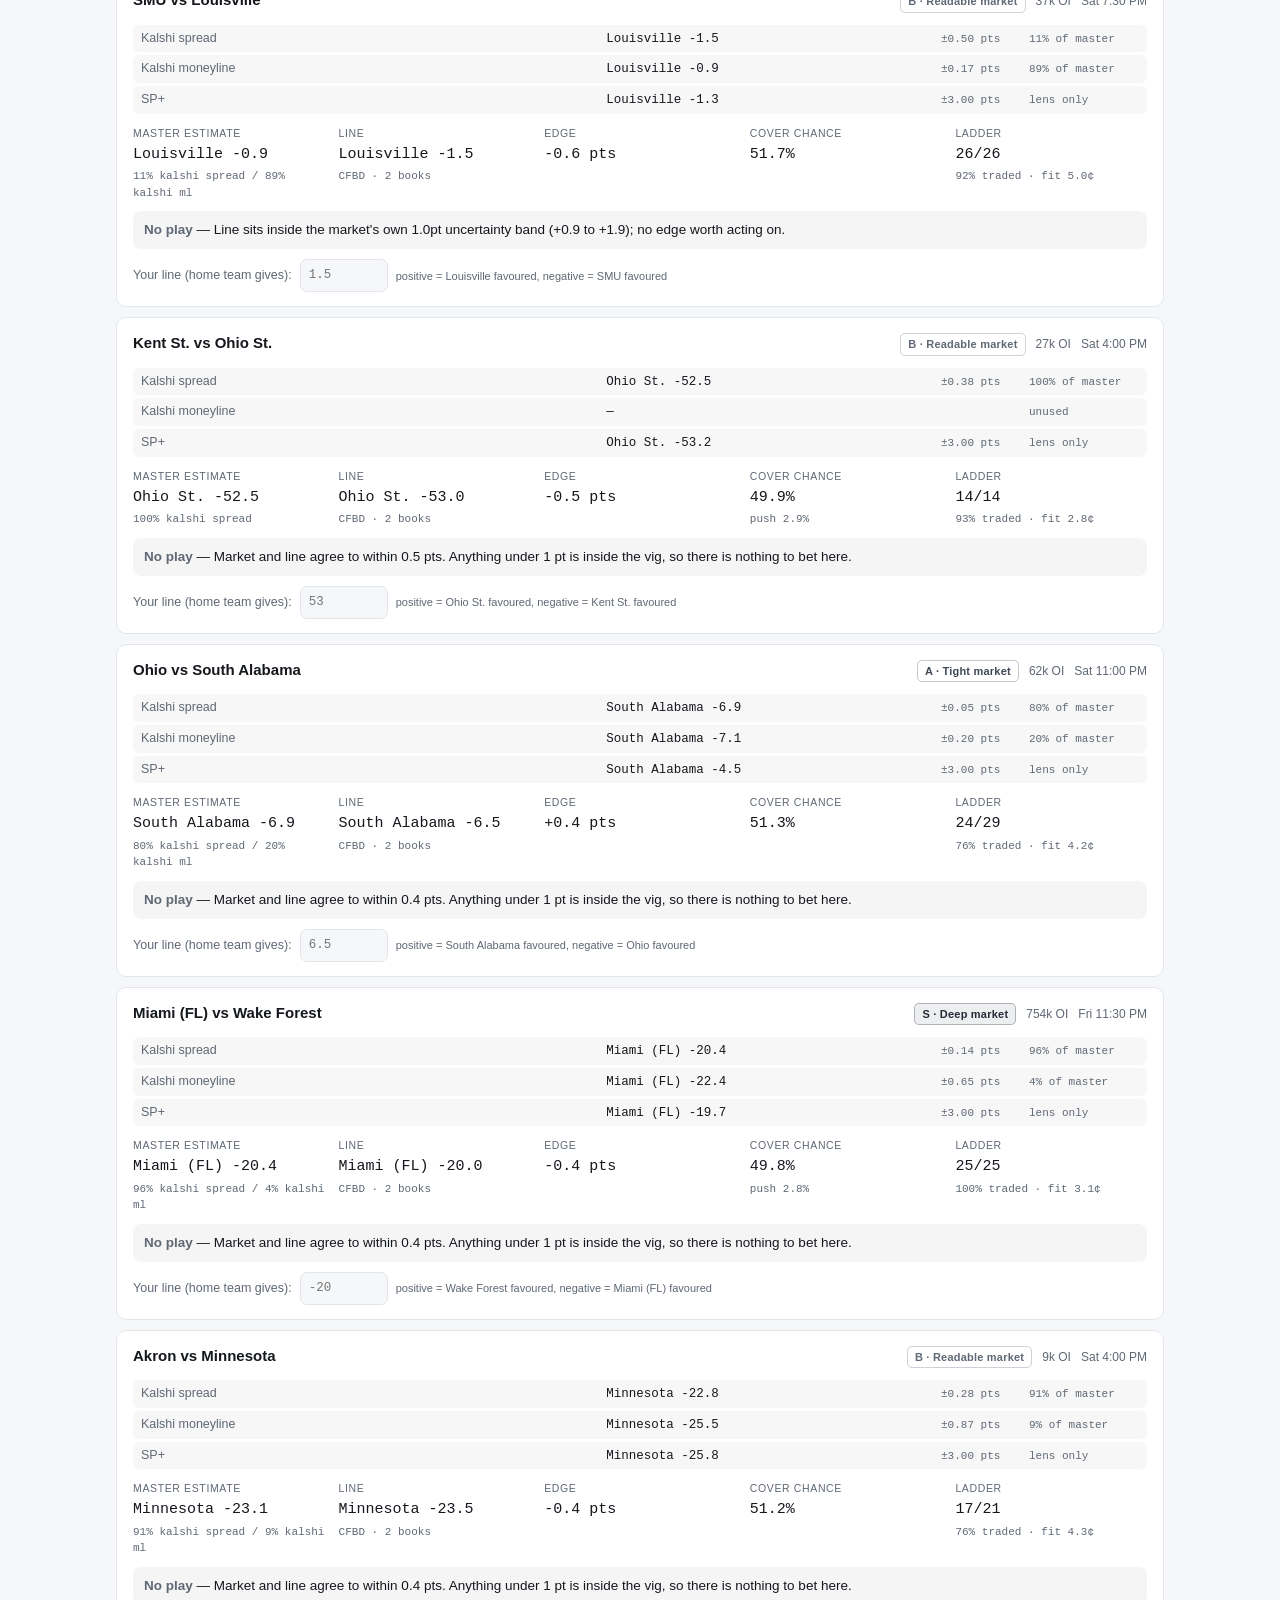
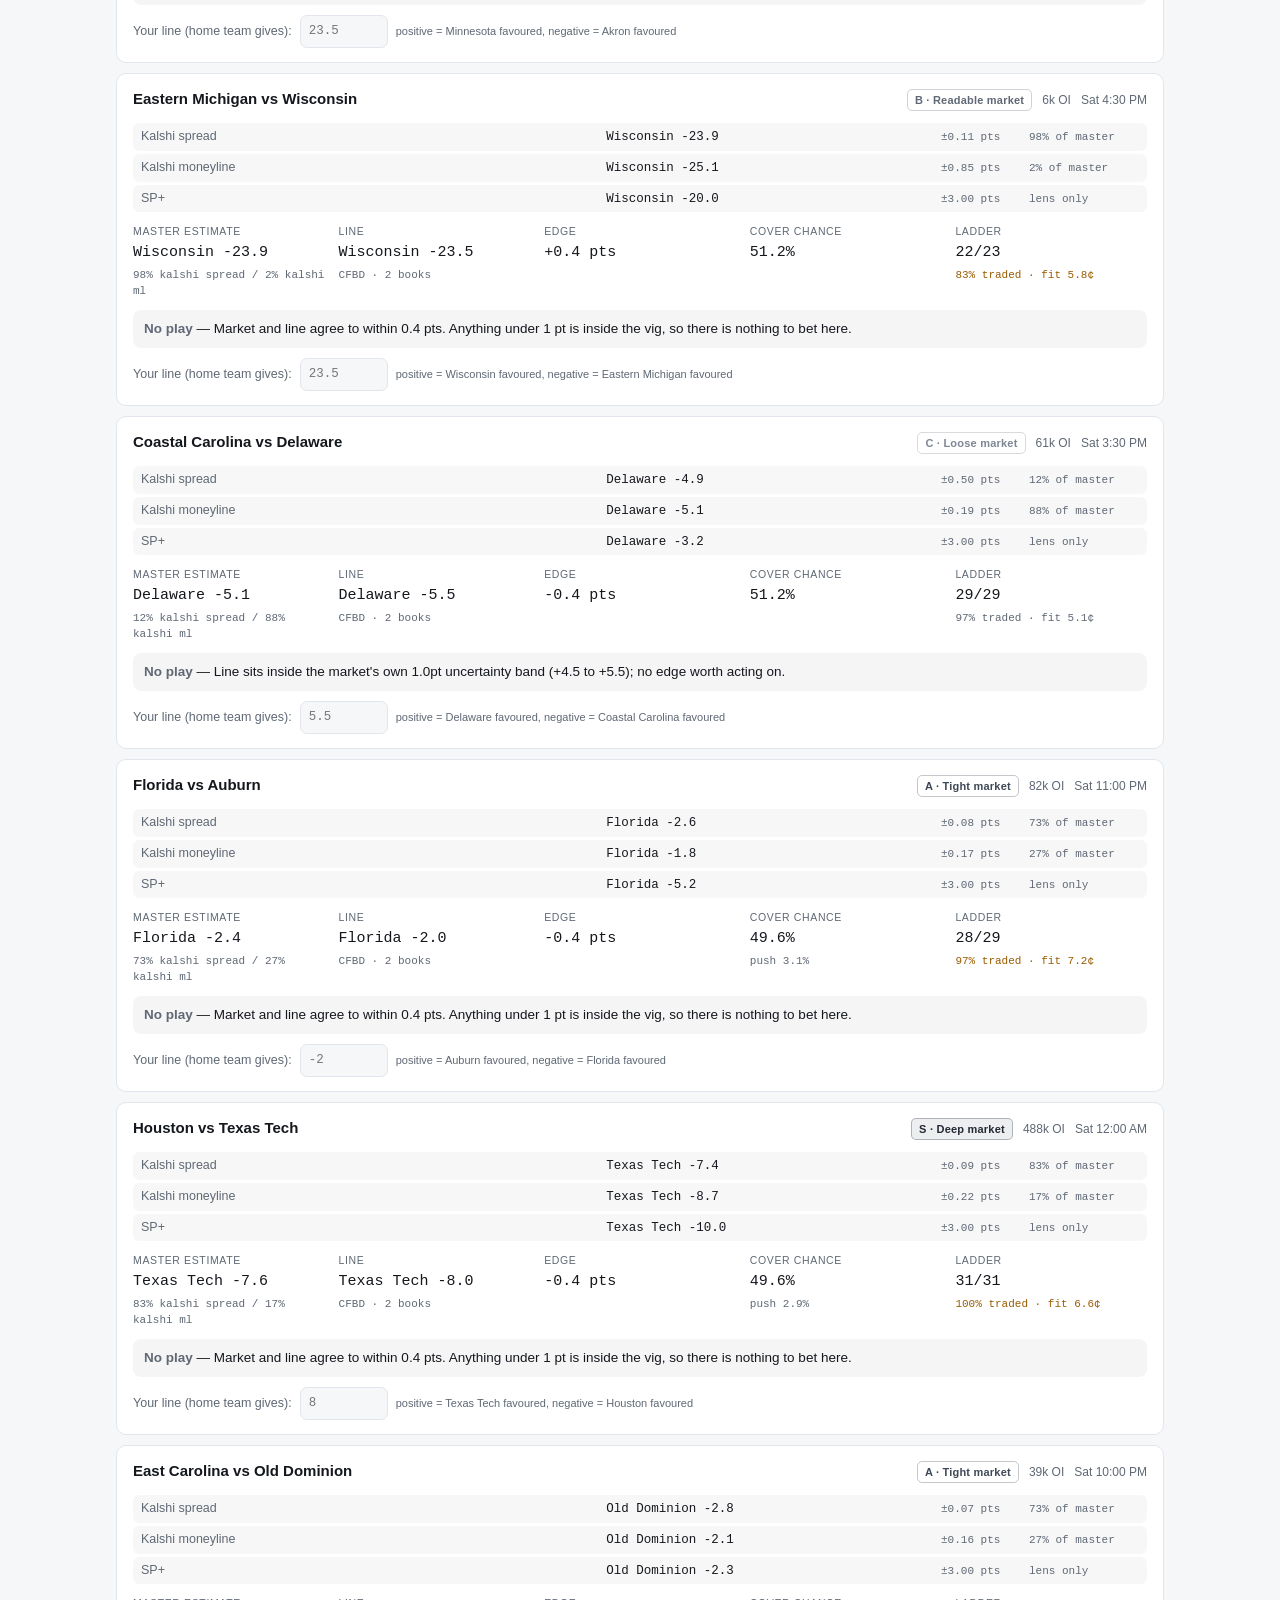
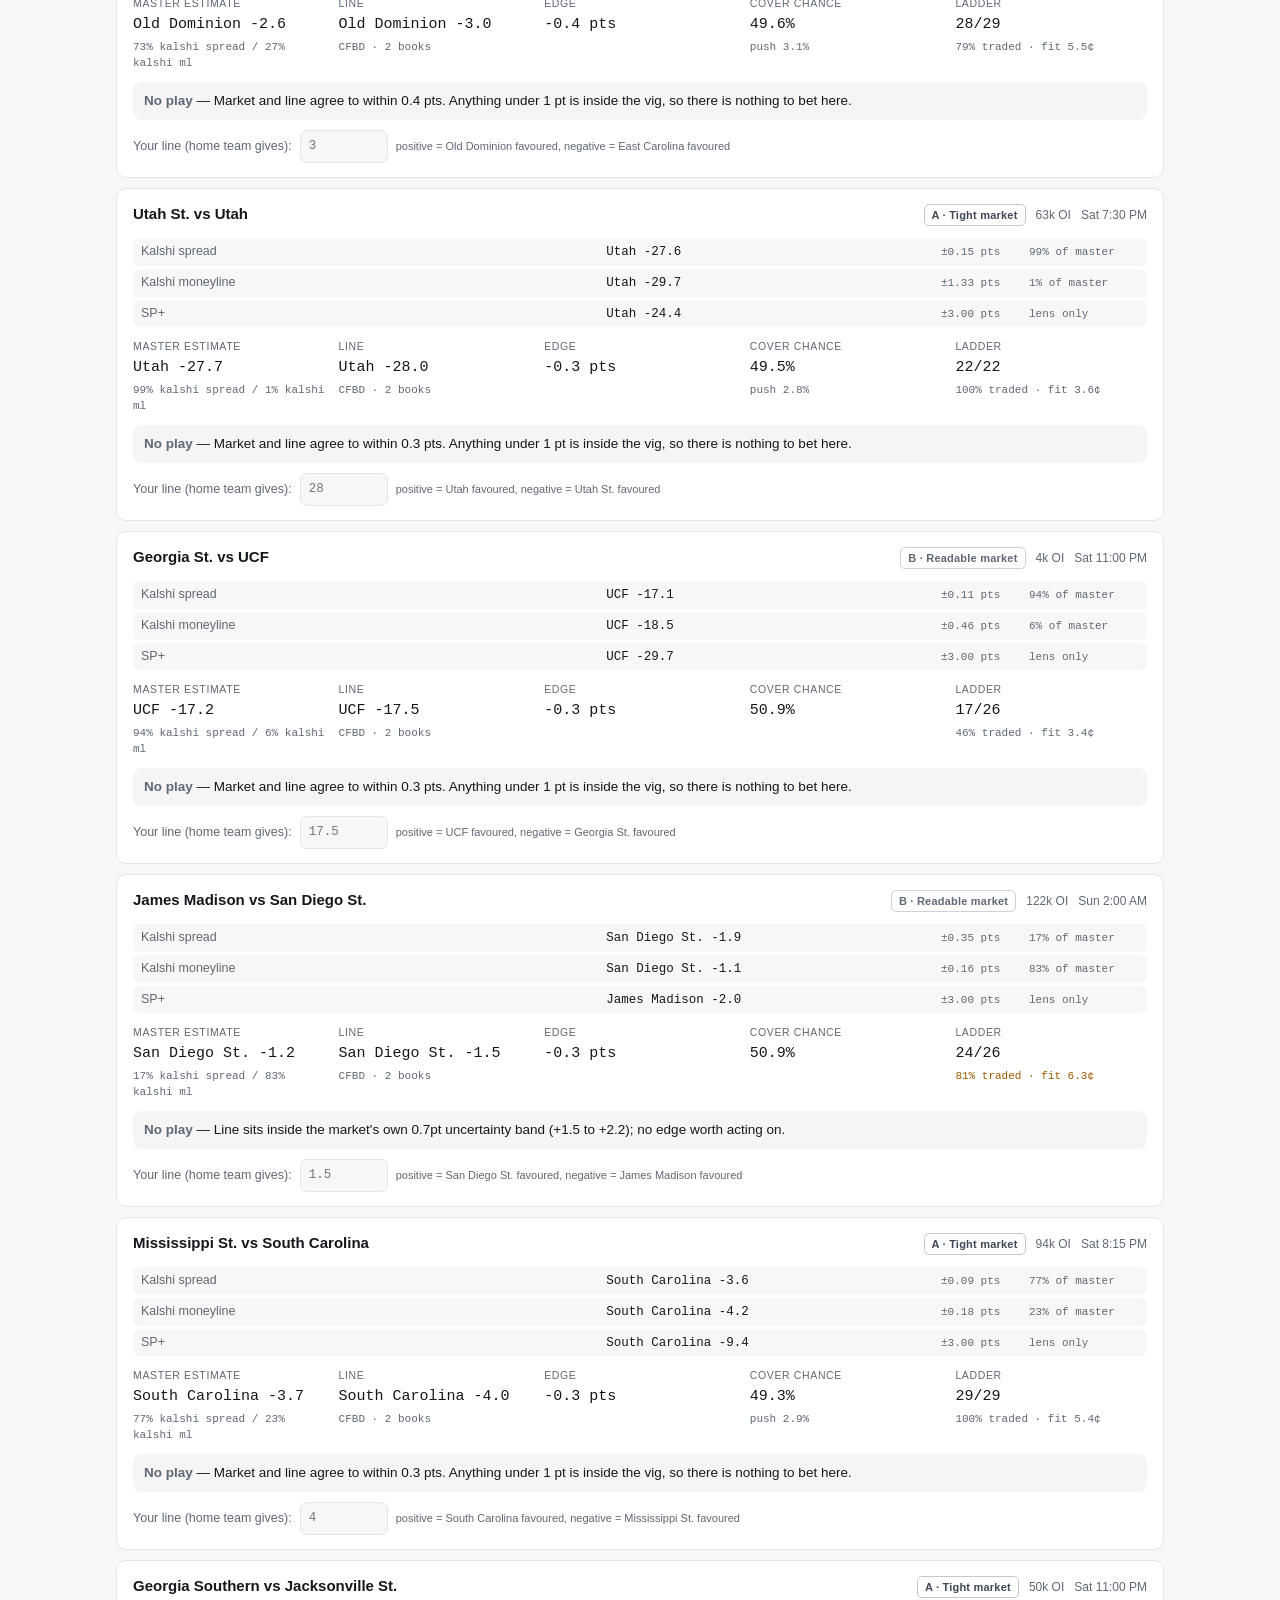
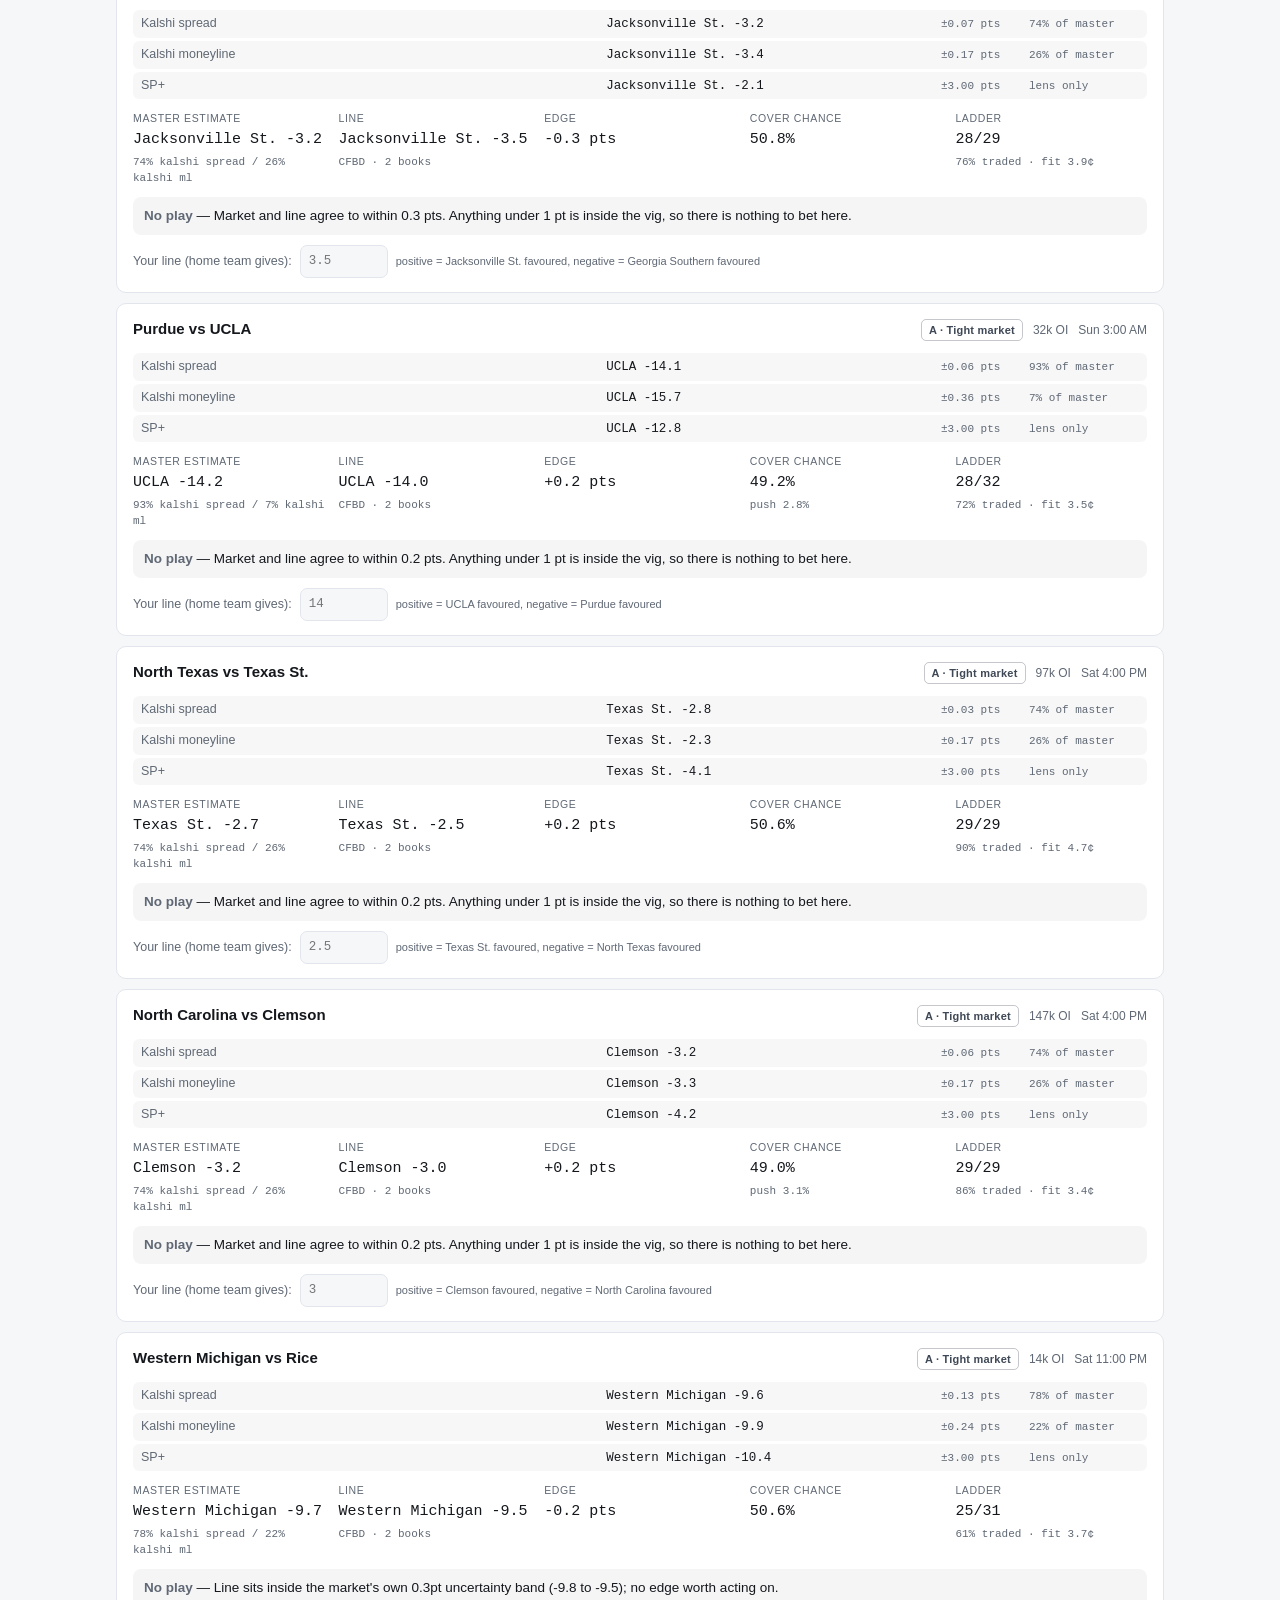
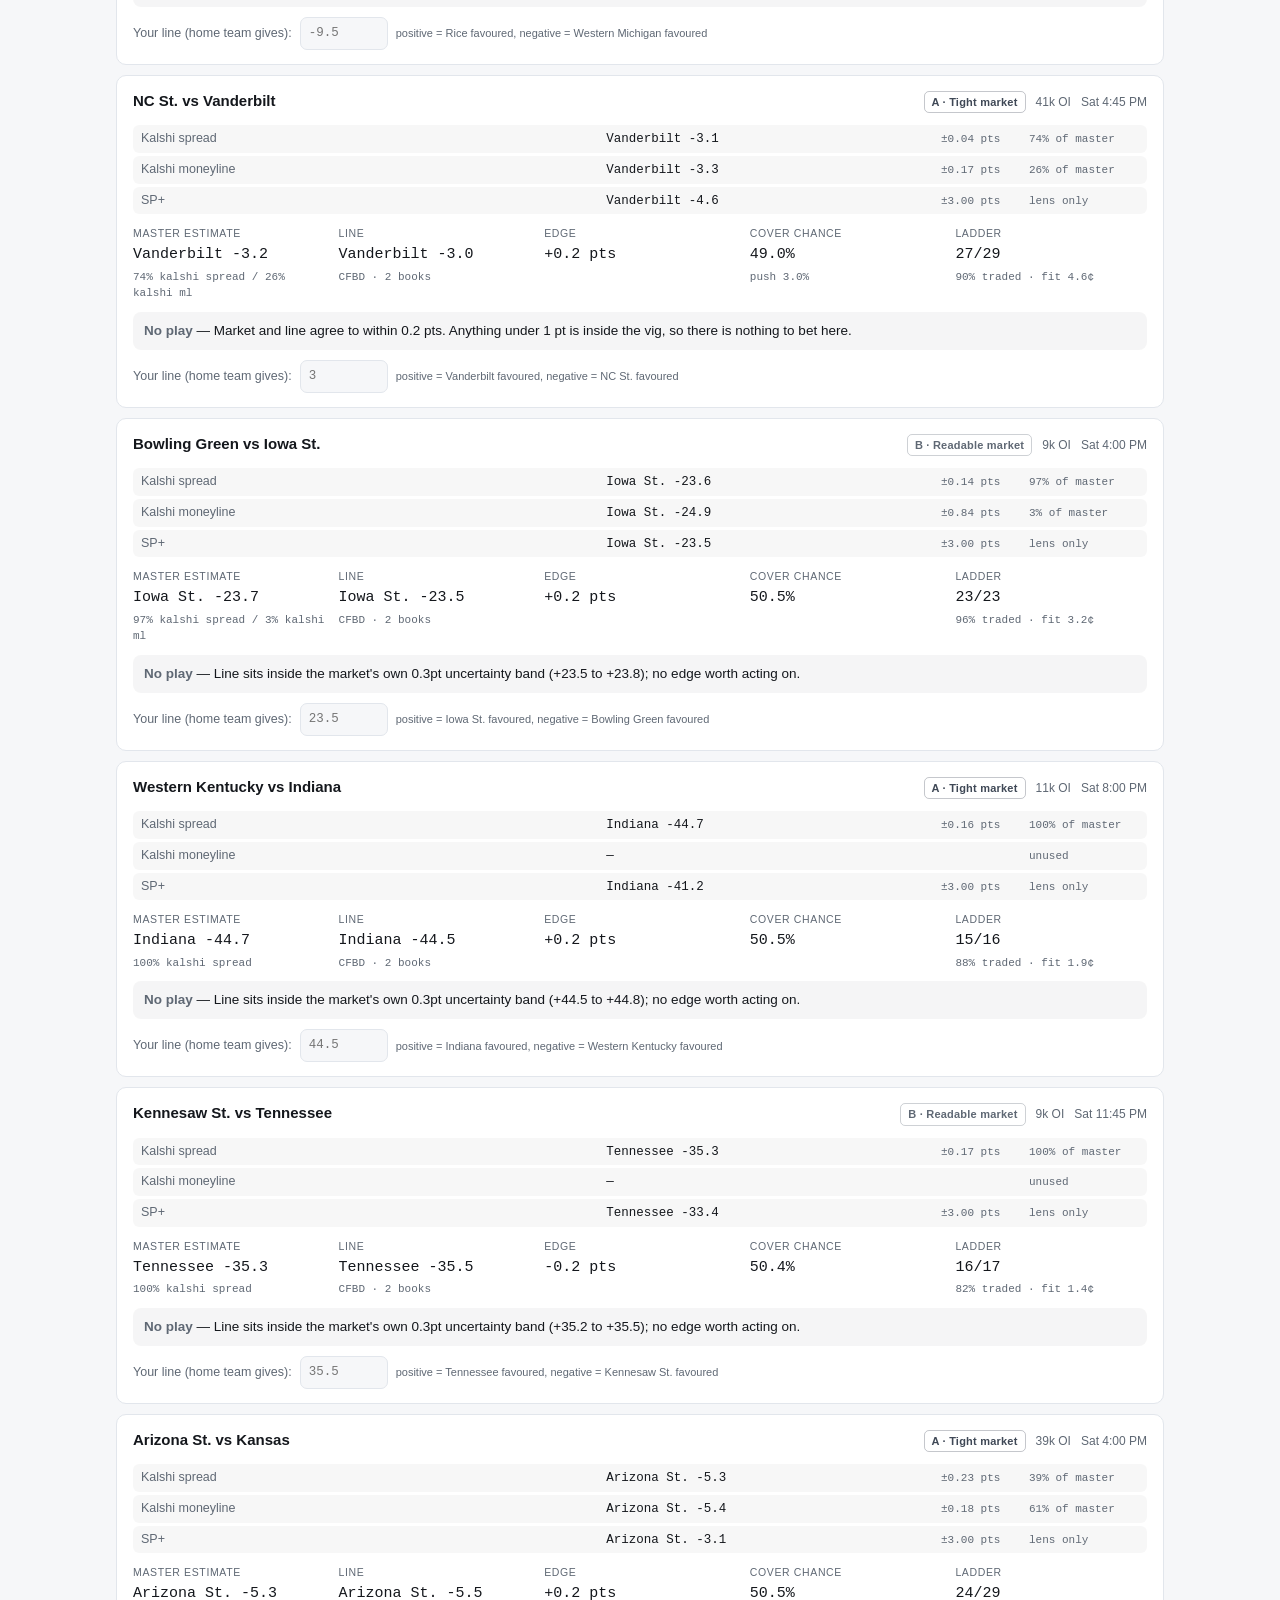
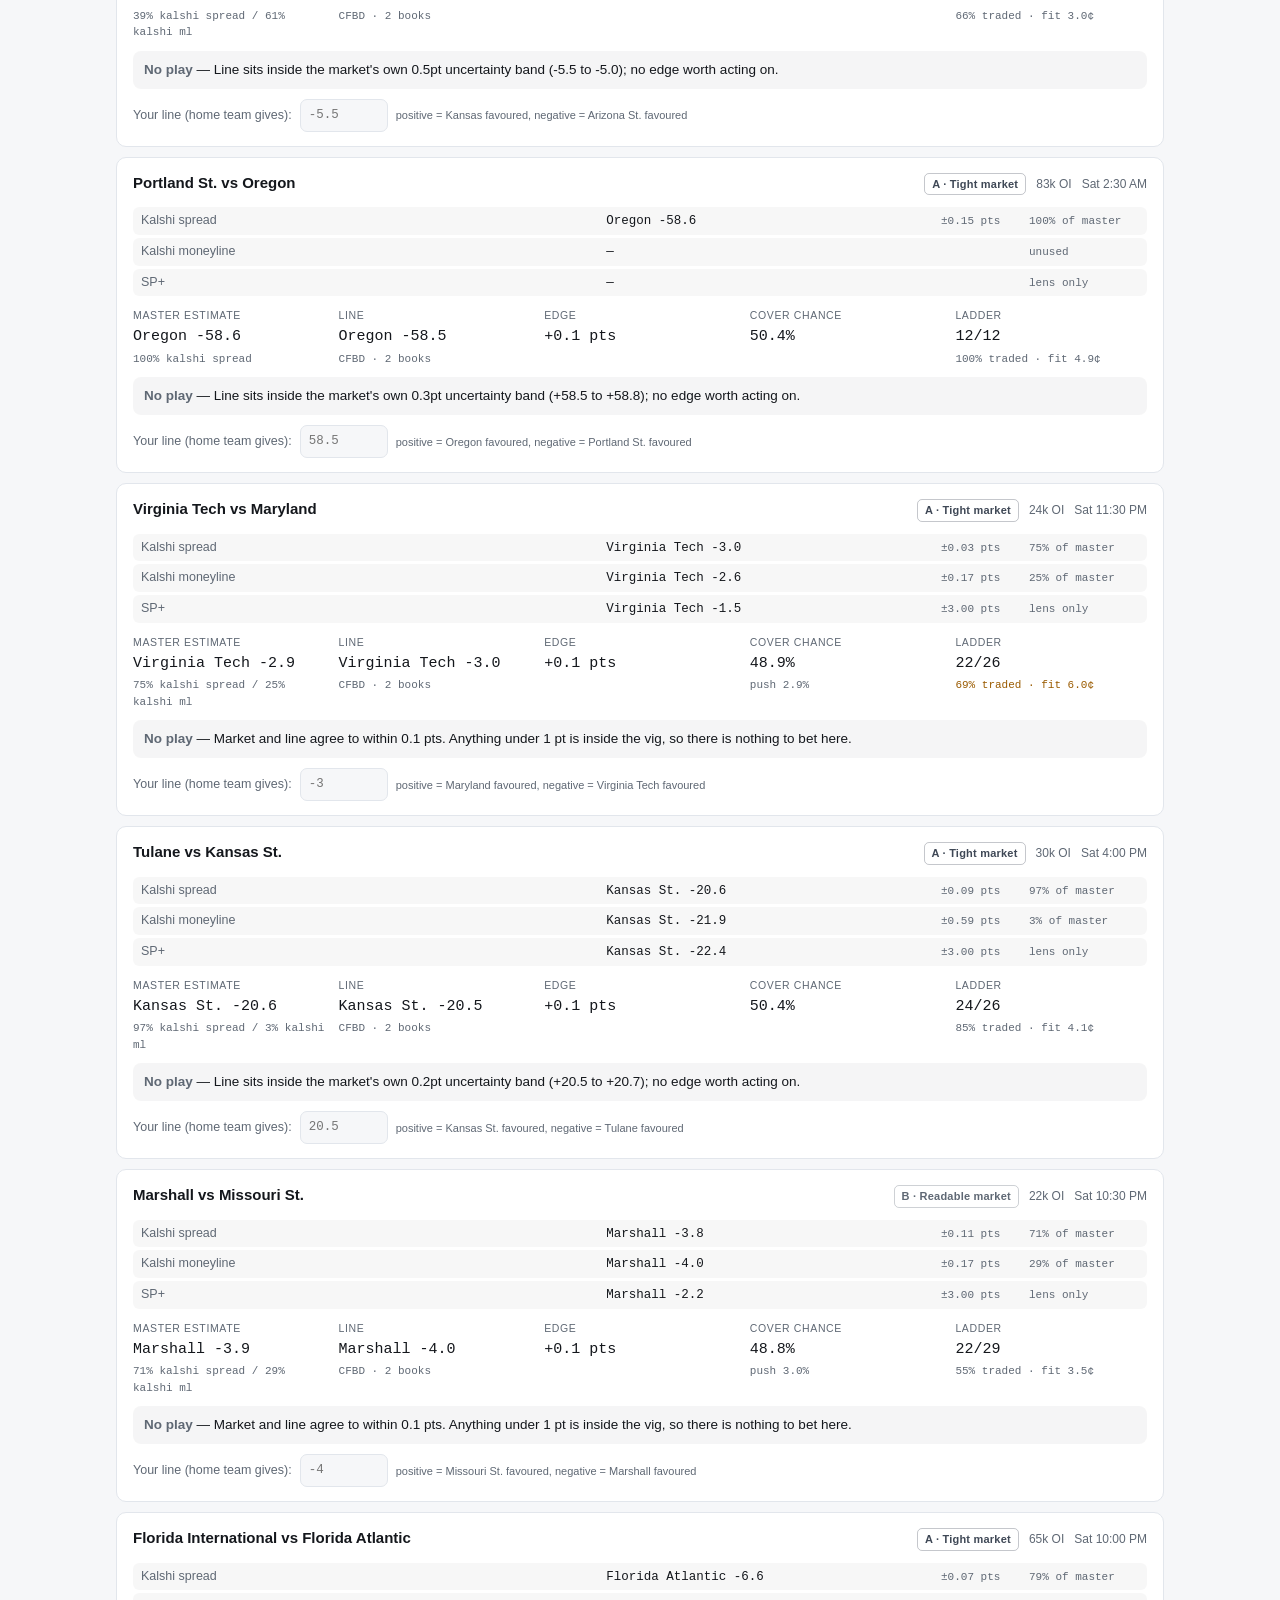
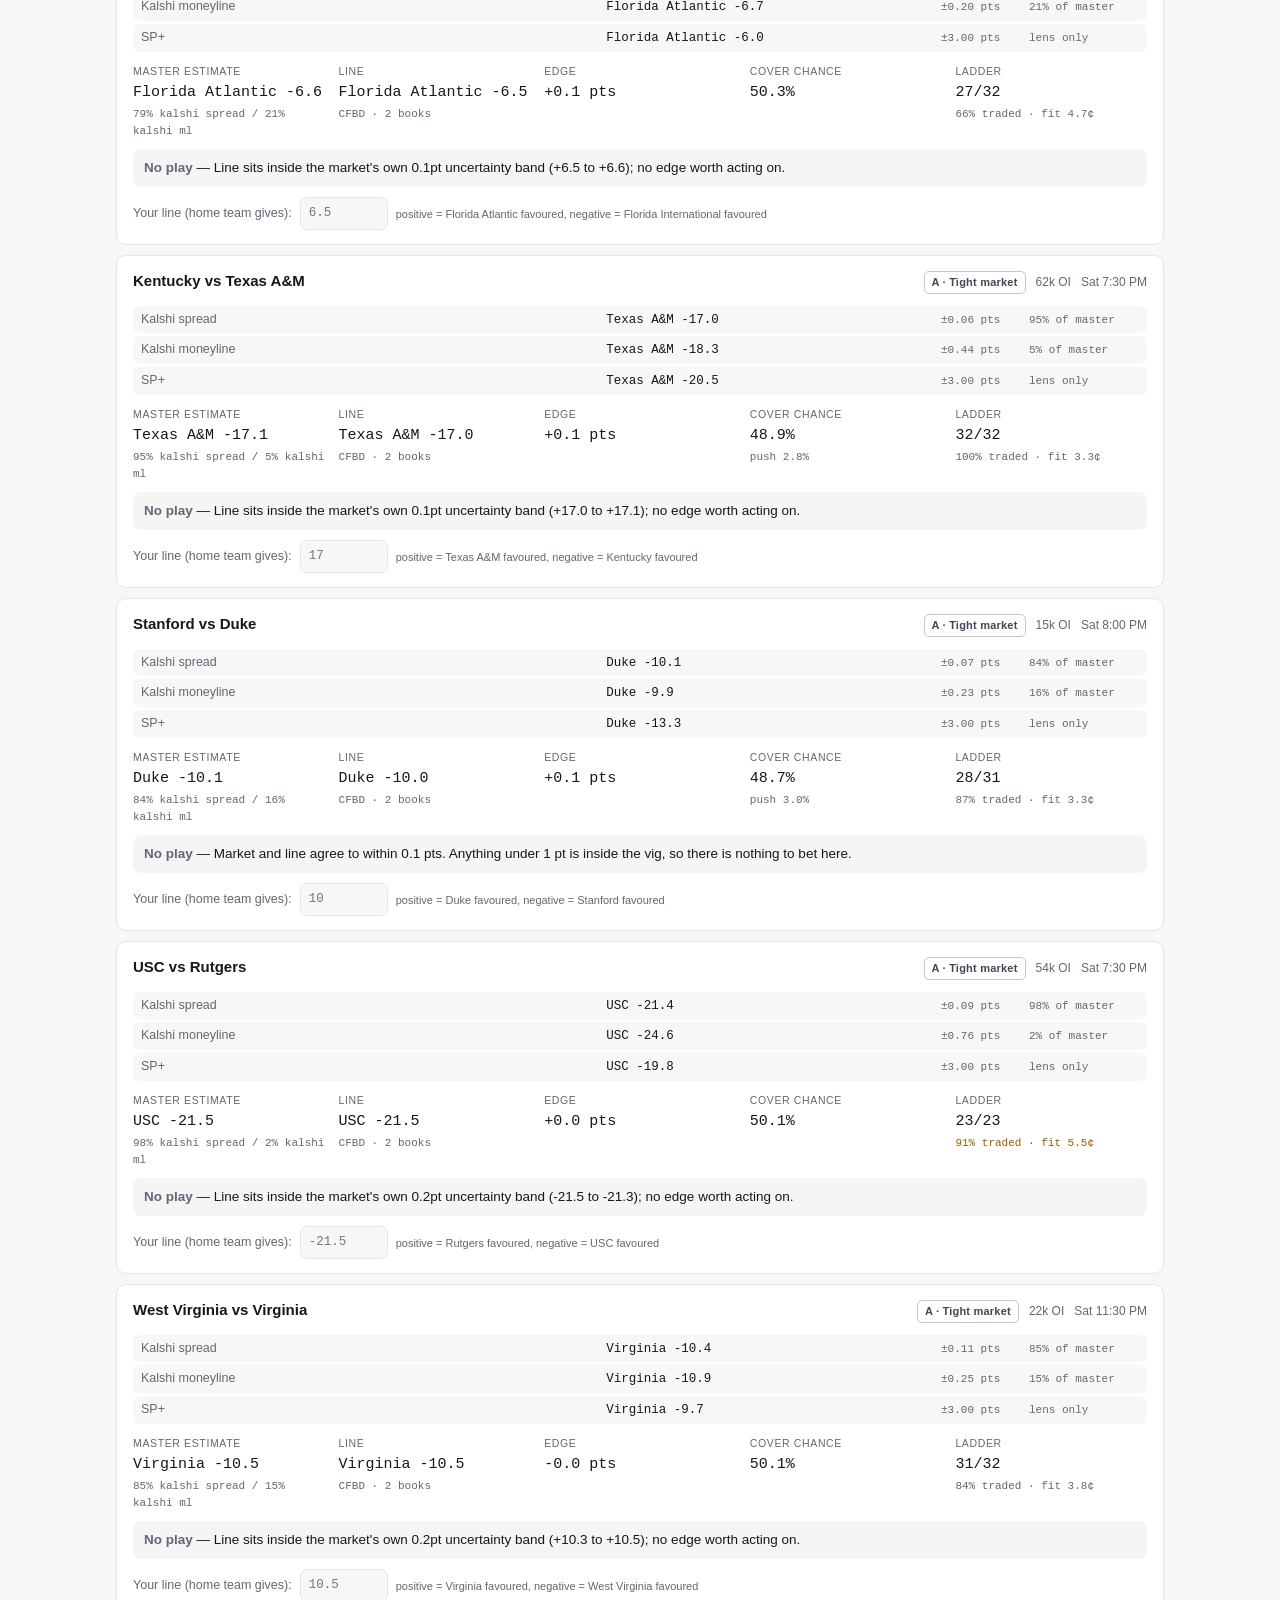
==== commit 9413944d: "Merge the records fix and the execution box into the published branch Both changes were sitting unme" ====
--- a/docs/index.html
+++ b/docs/index.html
@@ -13,9 +13,12 @@
   <div class="wrap">
     <div class="titlebar">
       <h1>CFB Spreads</h1>
-      <div class="freshness">
-        <span id="generated" class="muted">loading…</span>
-        <span id="deadline" class="deadline"></span>
+      <div class="titleactions">
+        <div class="freshness">
+          <span id="generated" class="muted">loading…</span>
+          <span id="deadline" class="deadline"></span>
+        </div>
+        <a class="docslink" href="how-it-works.html">In-depth: how this tool works</a>
       </div>
     </div>
   </div>
--- a/docs/style.css
+++ b/docs/style.css
@@ -73,6 +73,21 @@
 h1 { font-size: 19px; margin: 0; letter-spacing: -0.01em; }
 .freshness { display: flex; gap: 12px; align-items: baseline; font-size: 13px; flex-wrap: wrap; }
 .deadline { color: var(--warn); font-weight: 600; }
+.titleactions { display: flex; gap: 8px 16px; align-items: baseline; flex-wrap: wrap; }
+/* Not a .tab: app.js binds every .tab in the document and clicks them by
+   data-tab, so a link wearing that class would be caught by the board. */
+.docslink {
+  border: 1px solid var(--line);
+  border-radius: 7px;
+  color: var(--muted);
+  text-decoration: none;
+  font-size: 12.5px;
+  font-weight: 550;
+  padding: 5px 10px;
+  white-space: nowrap;
+}
+.docslink:hover { color: var(--ink); border-color: var(--muted); }
+.docslink:focus-visible { outline: 2px solid var(--accent); outline-offset: 2px; }
 
 /* -------------------------------------------------------------- accuracy */
 
@@ -449,6 +464,8 @@
 .foot p { margin: 0 0 10px; max-width: 68ch; }
 
 @media (max-width: 700px) {
+  .titlebar { align-items: flex-start; }
+  .titleactions { flex-direction: column; align-items: flex-start; gap: 6px; }
   .sig { grid-template-columns: 1fr auto; row-gap: 2px; }
   .sig-sd, .sig-w { grid-column: span 1; }
   .acc-tr { grid-template-columns: 1fr 62px 62px 44px; font-size: 12px; }
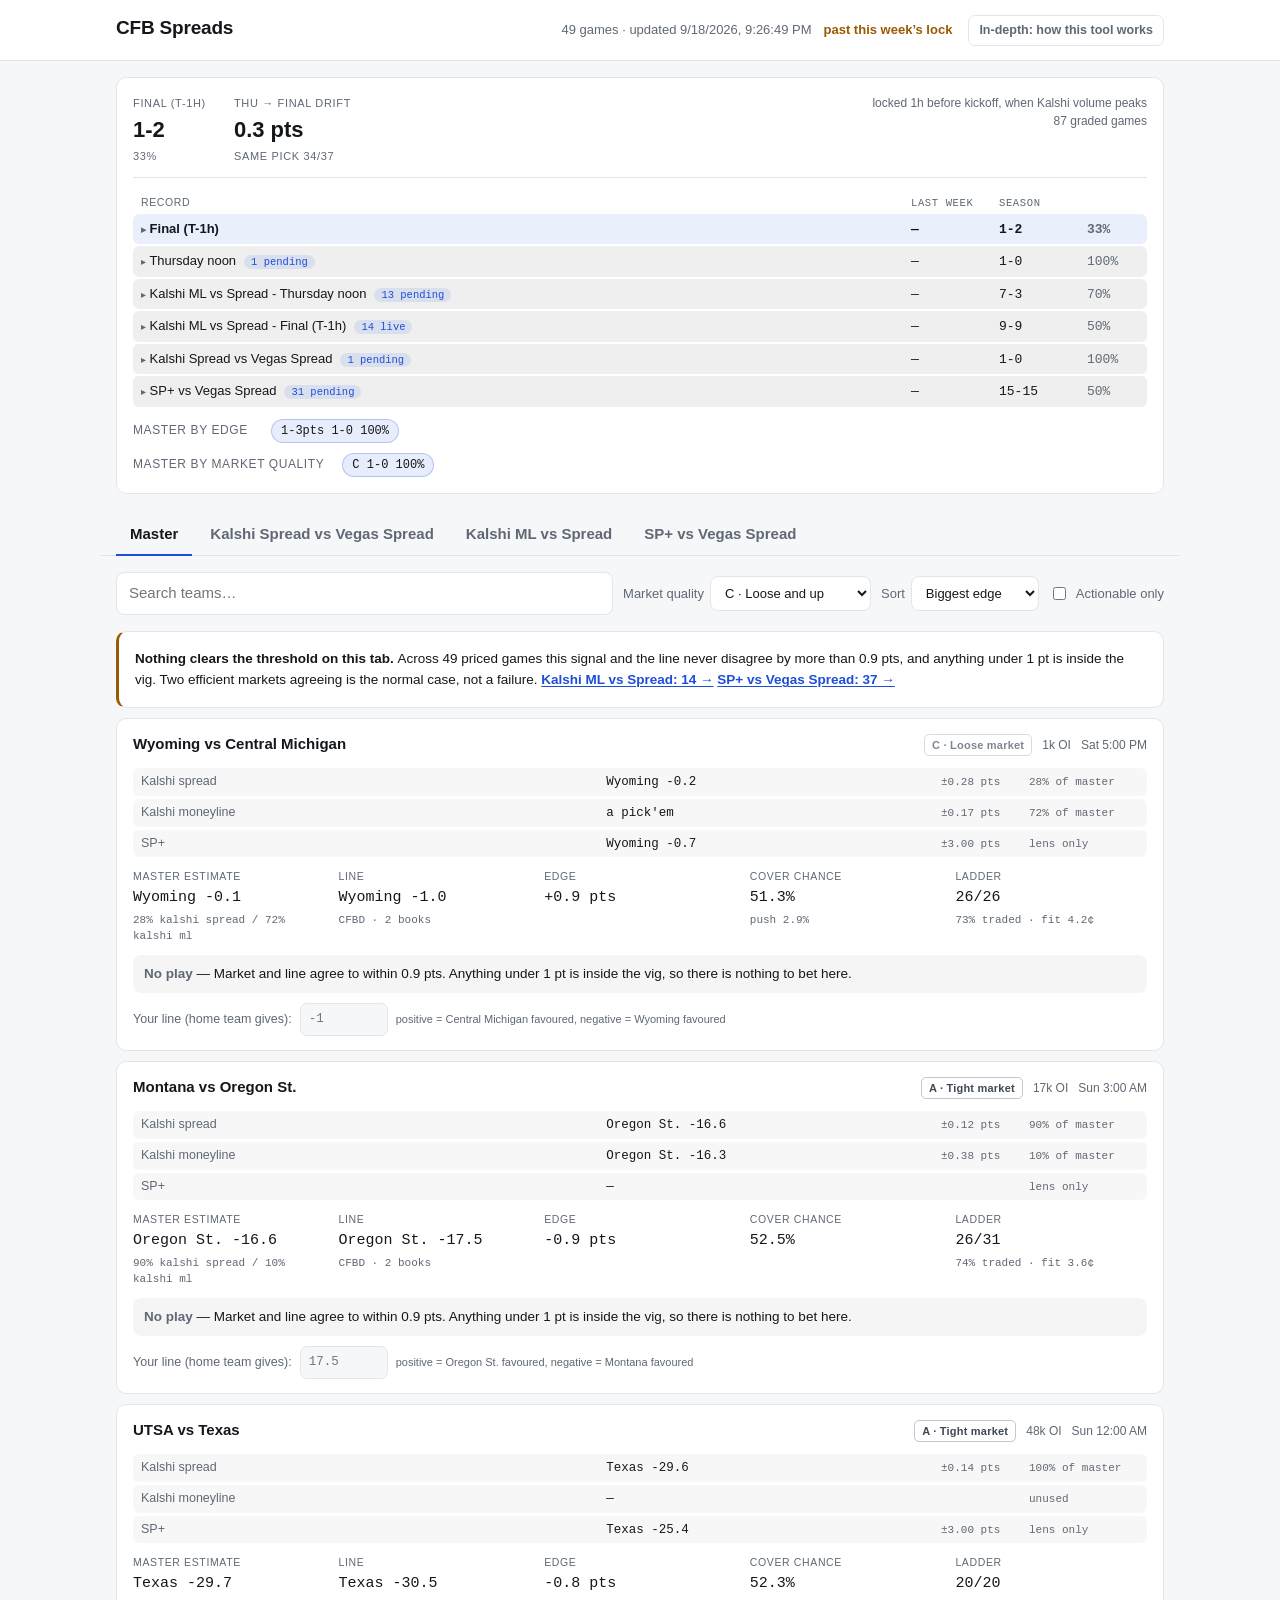
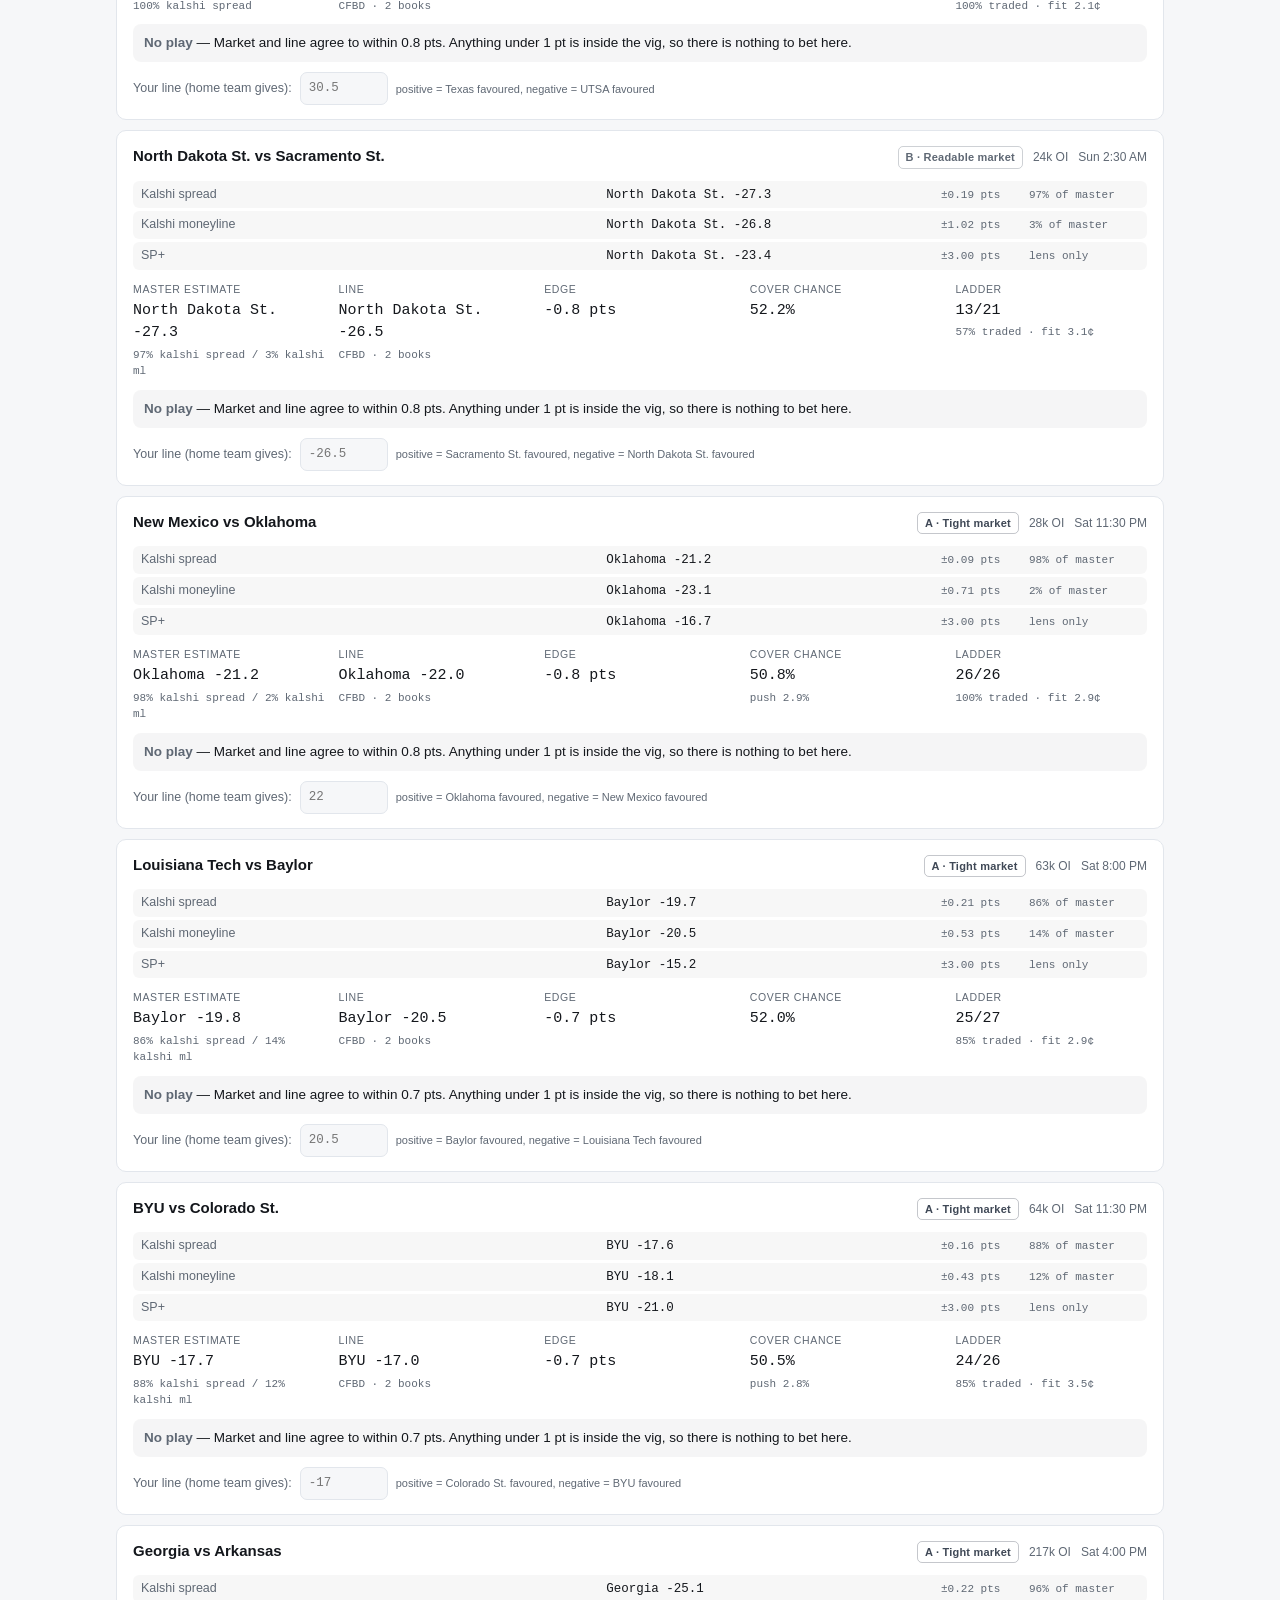
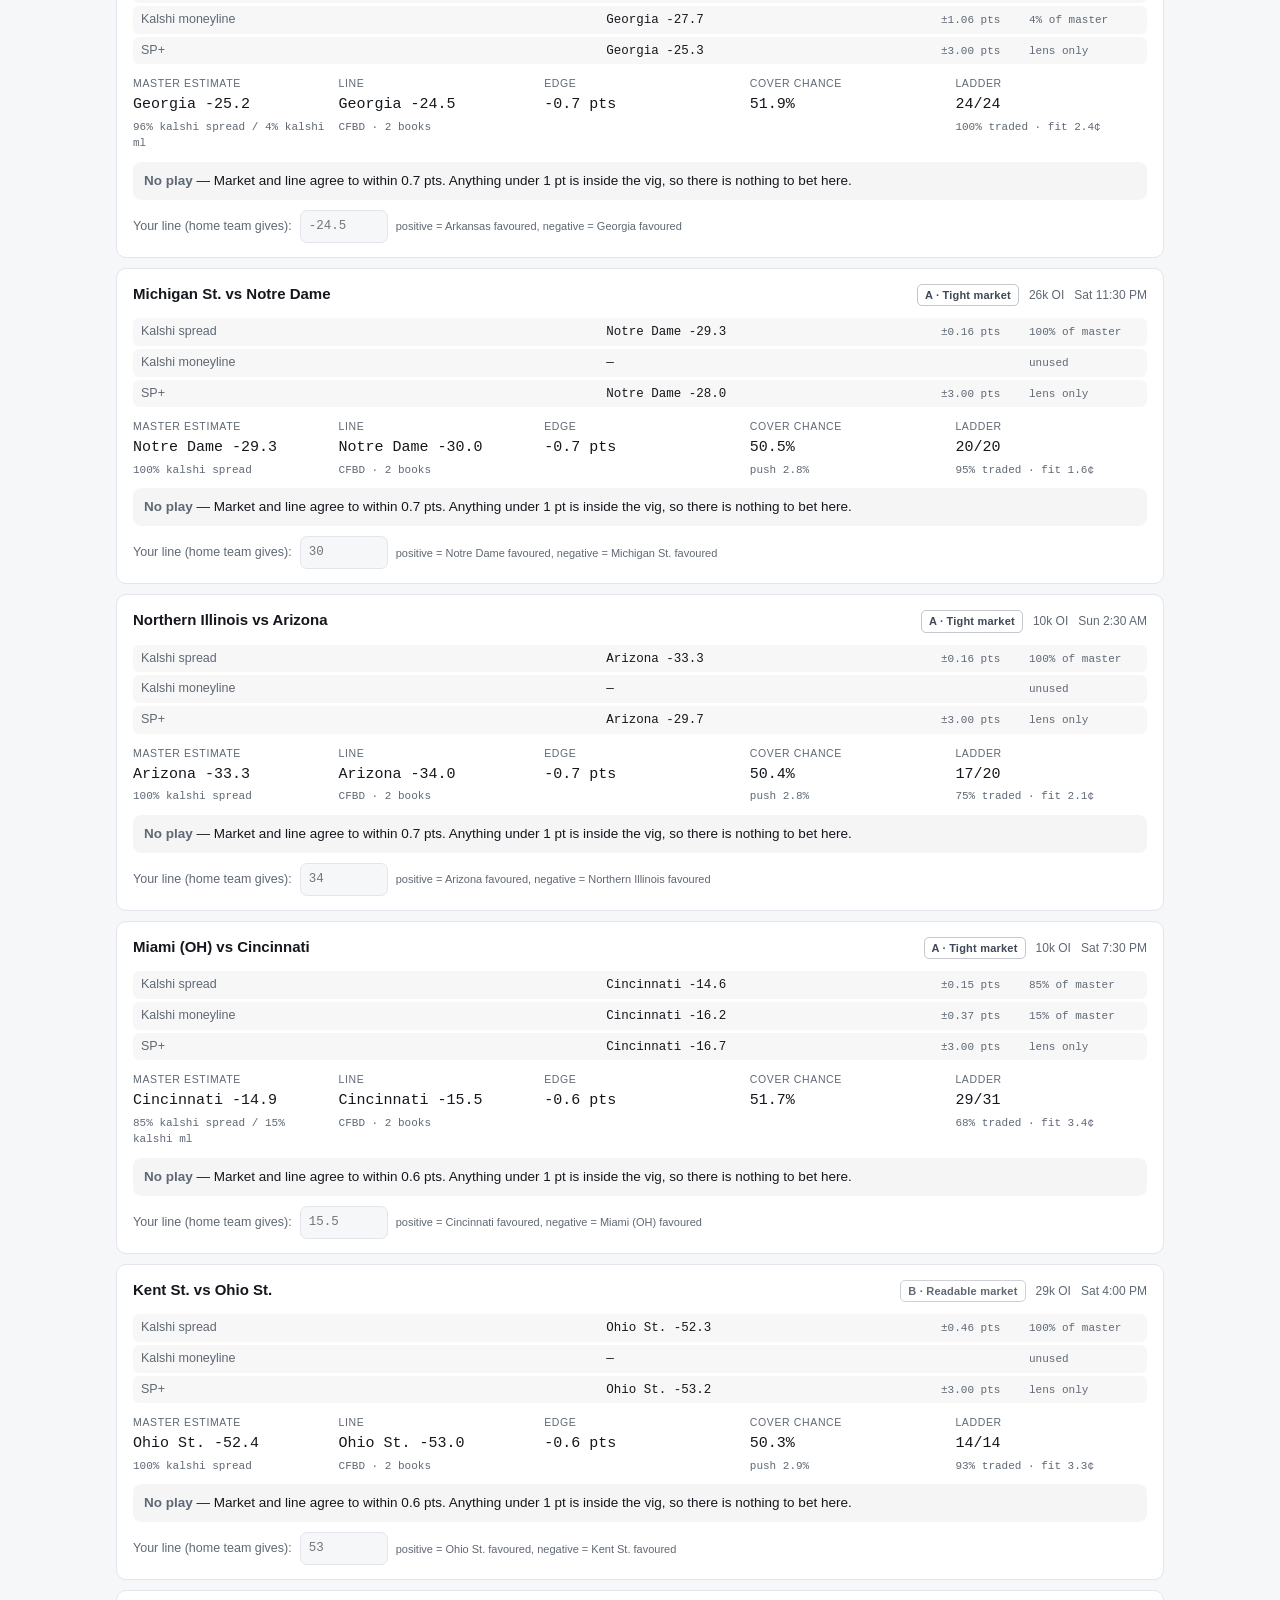
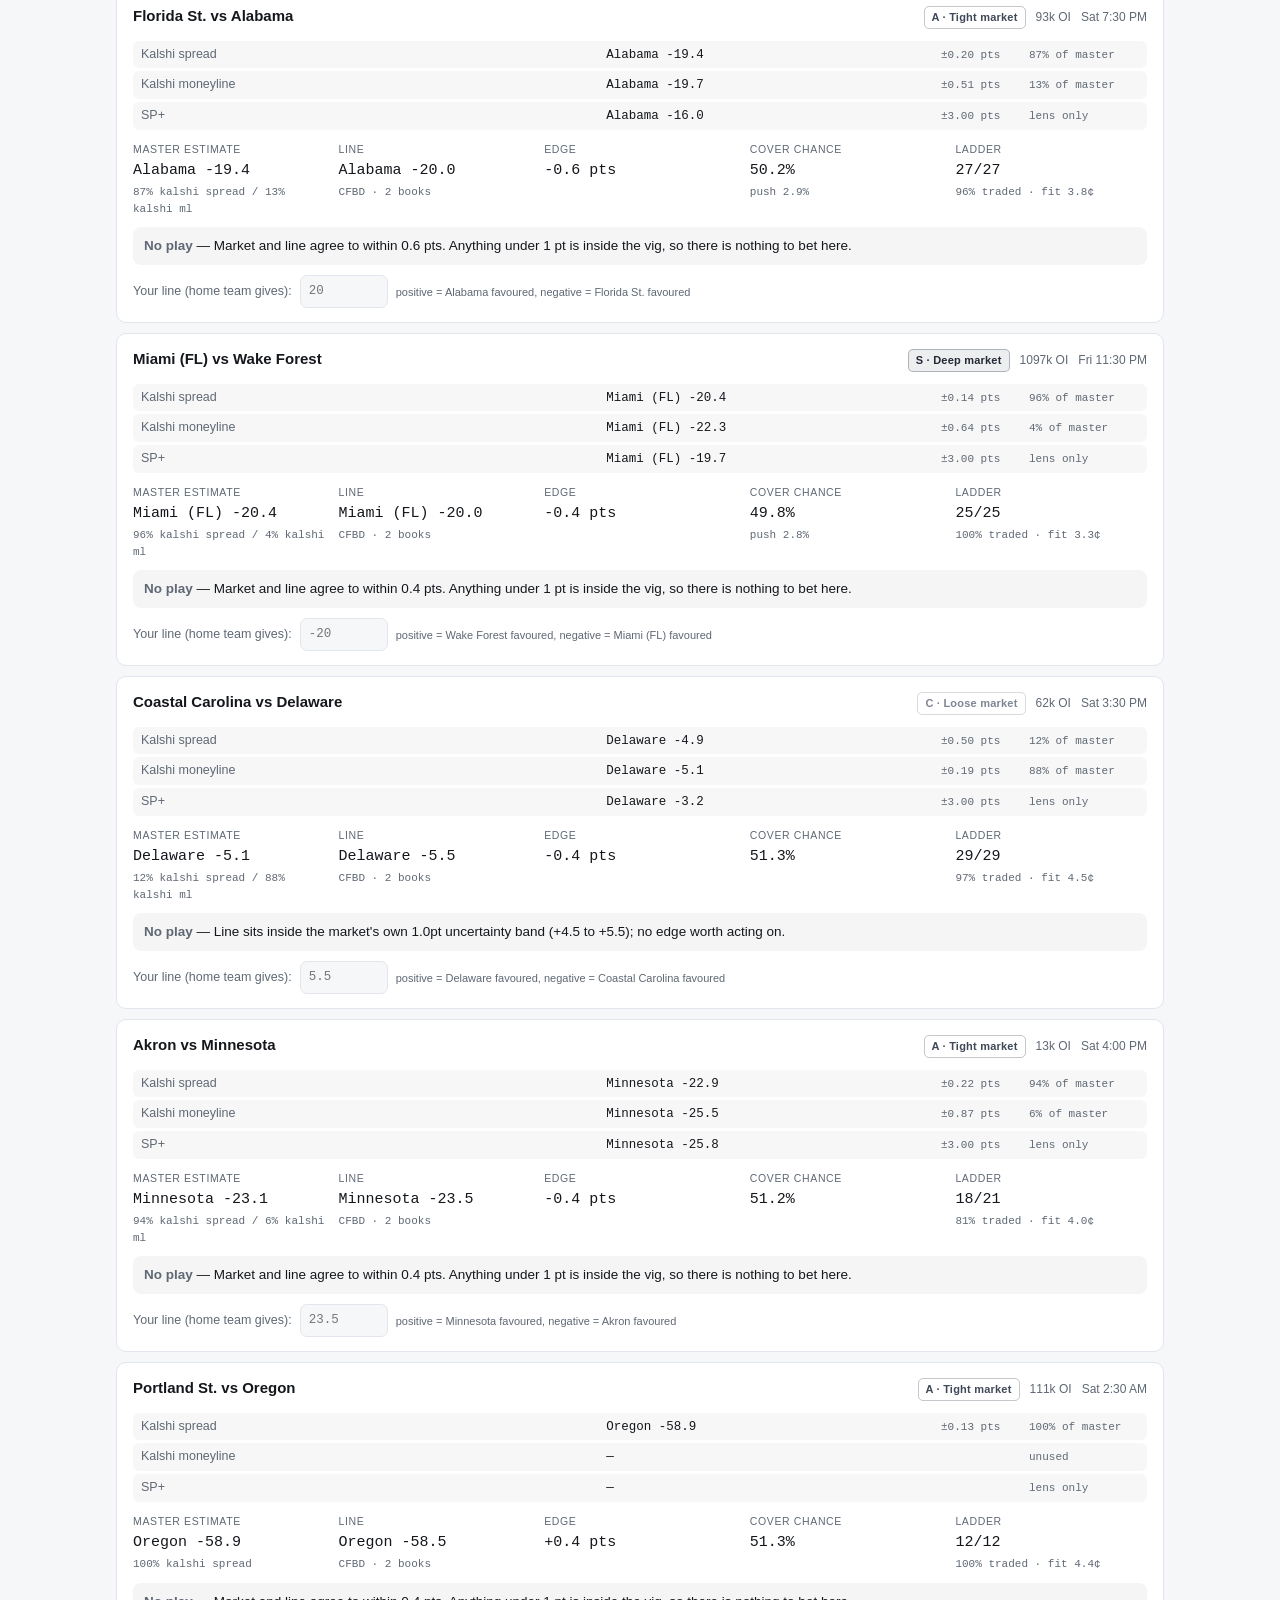
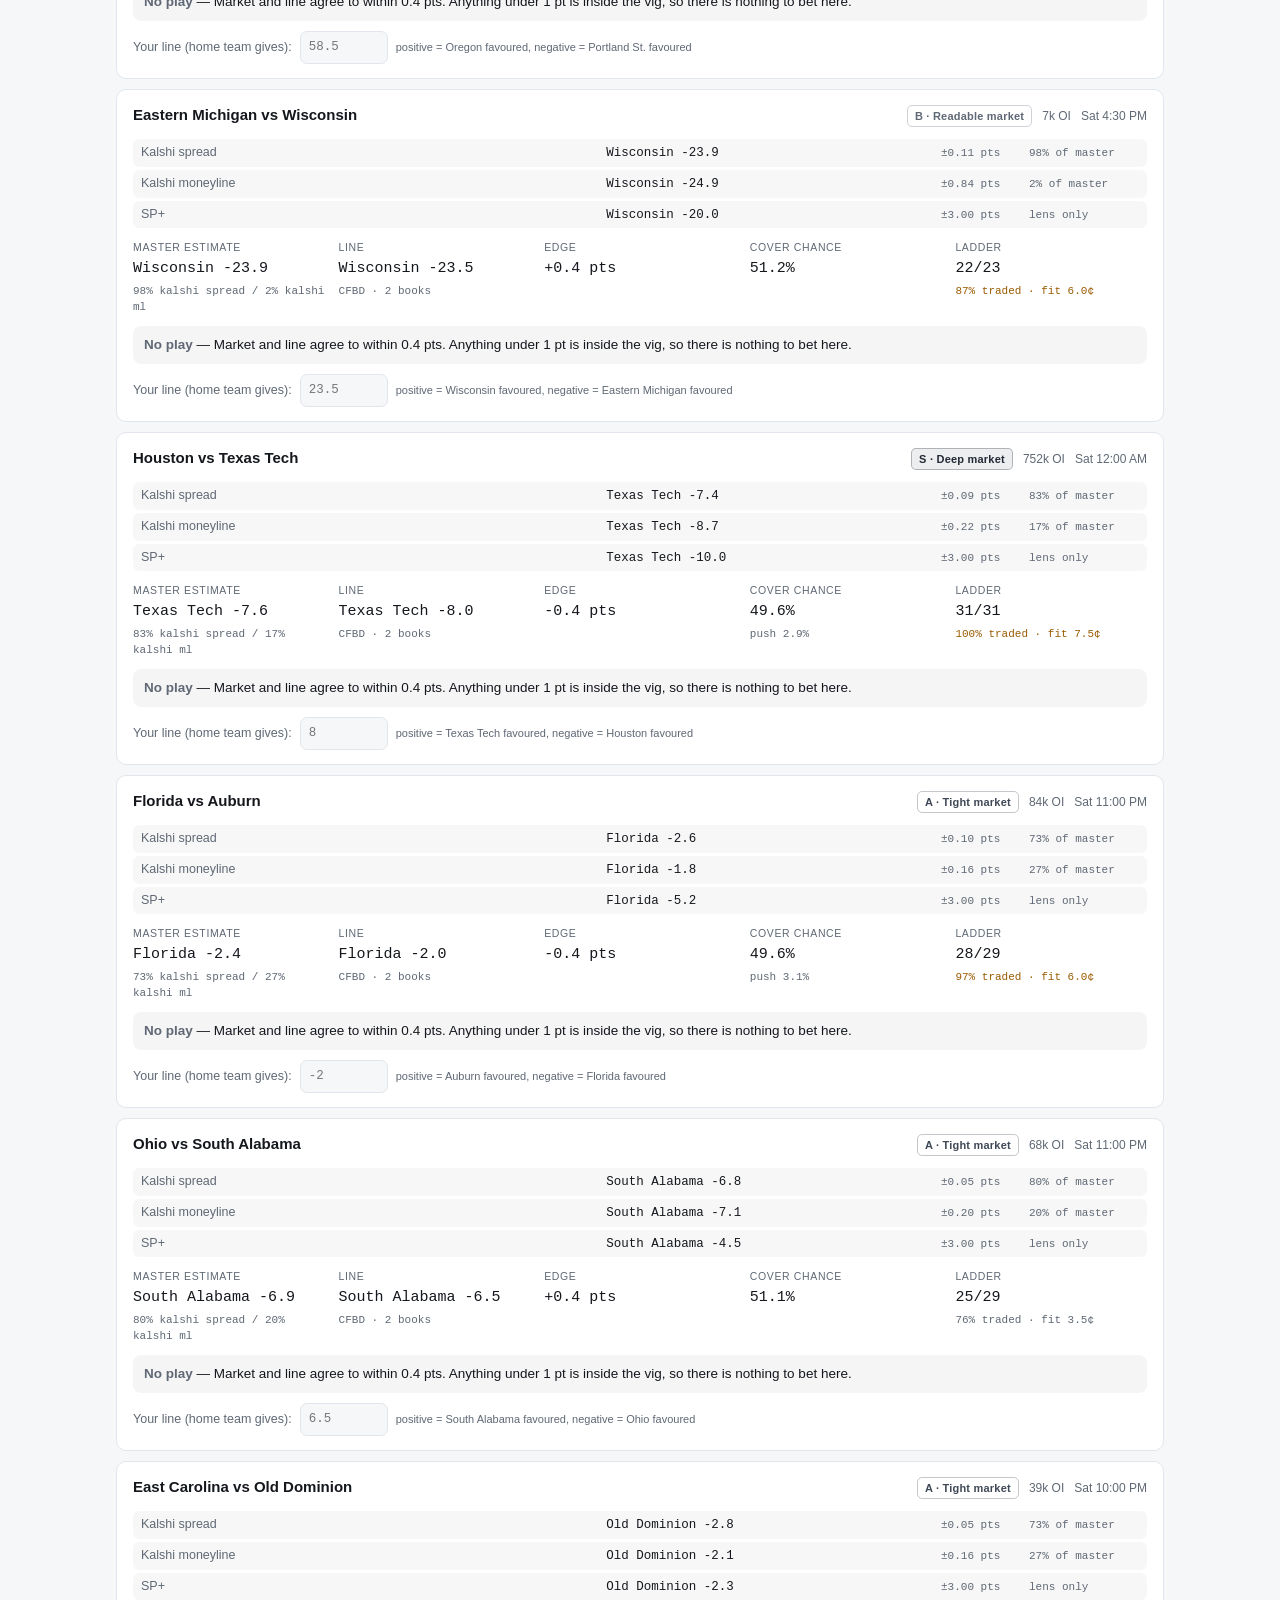
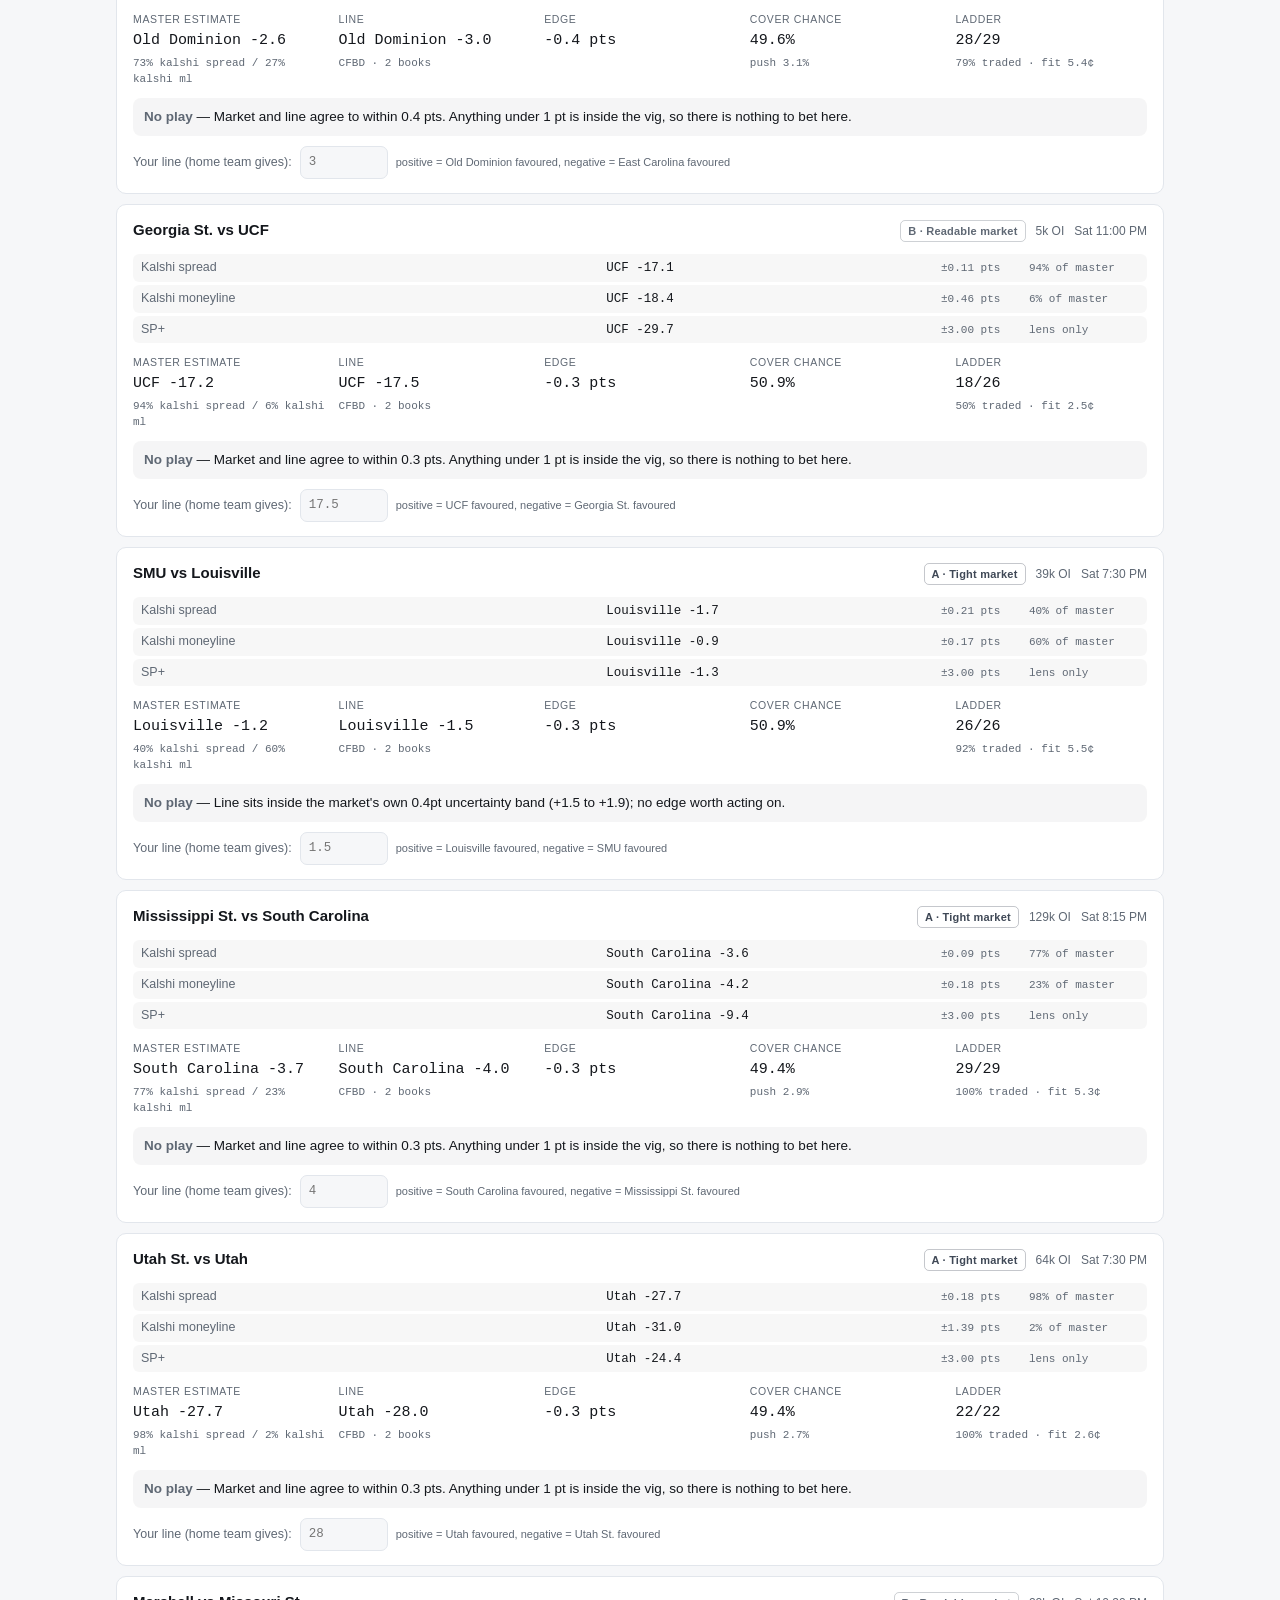
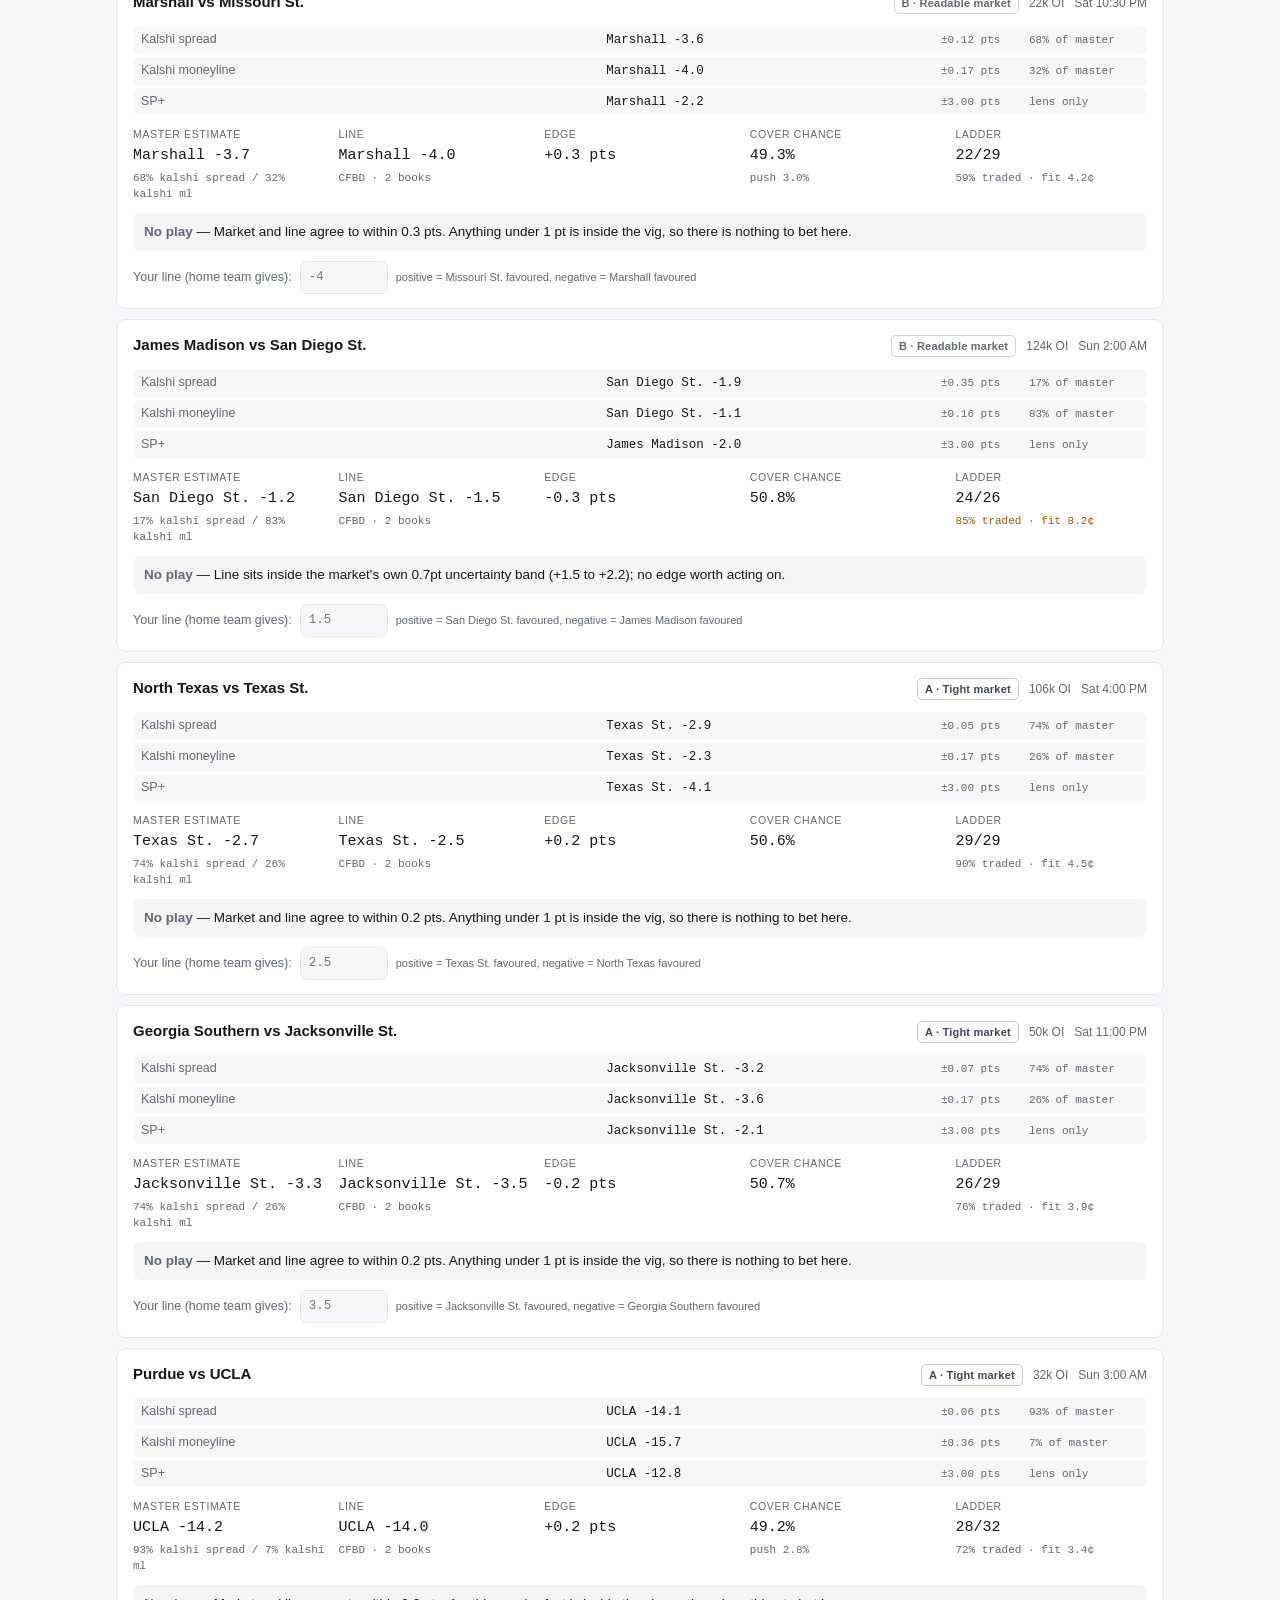
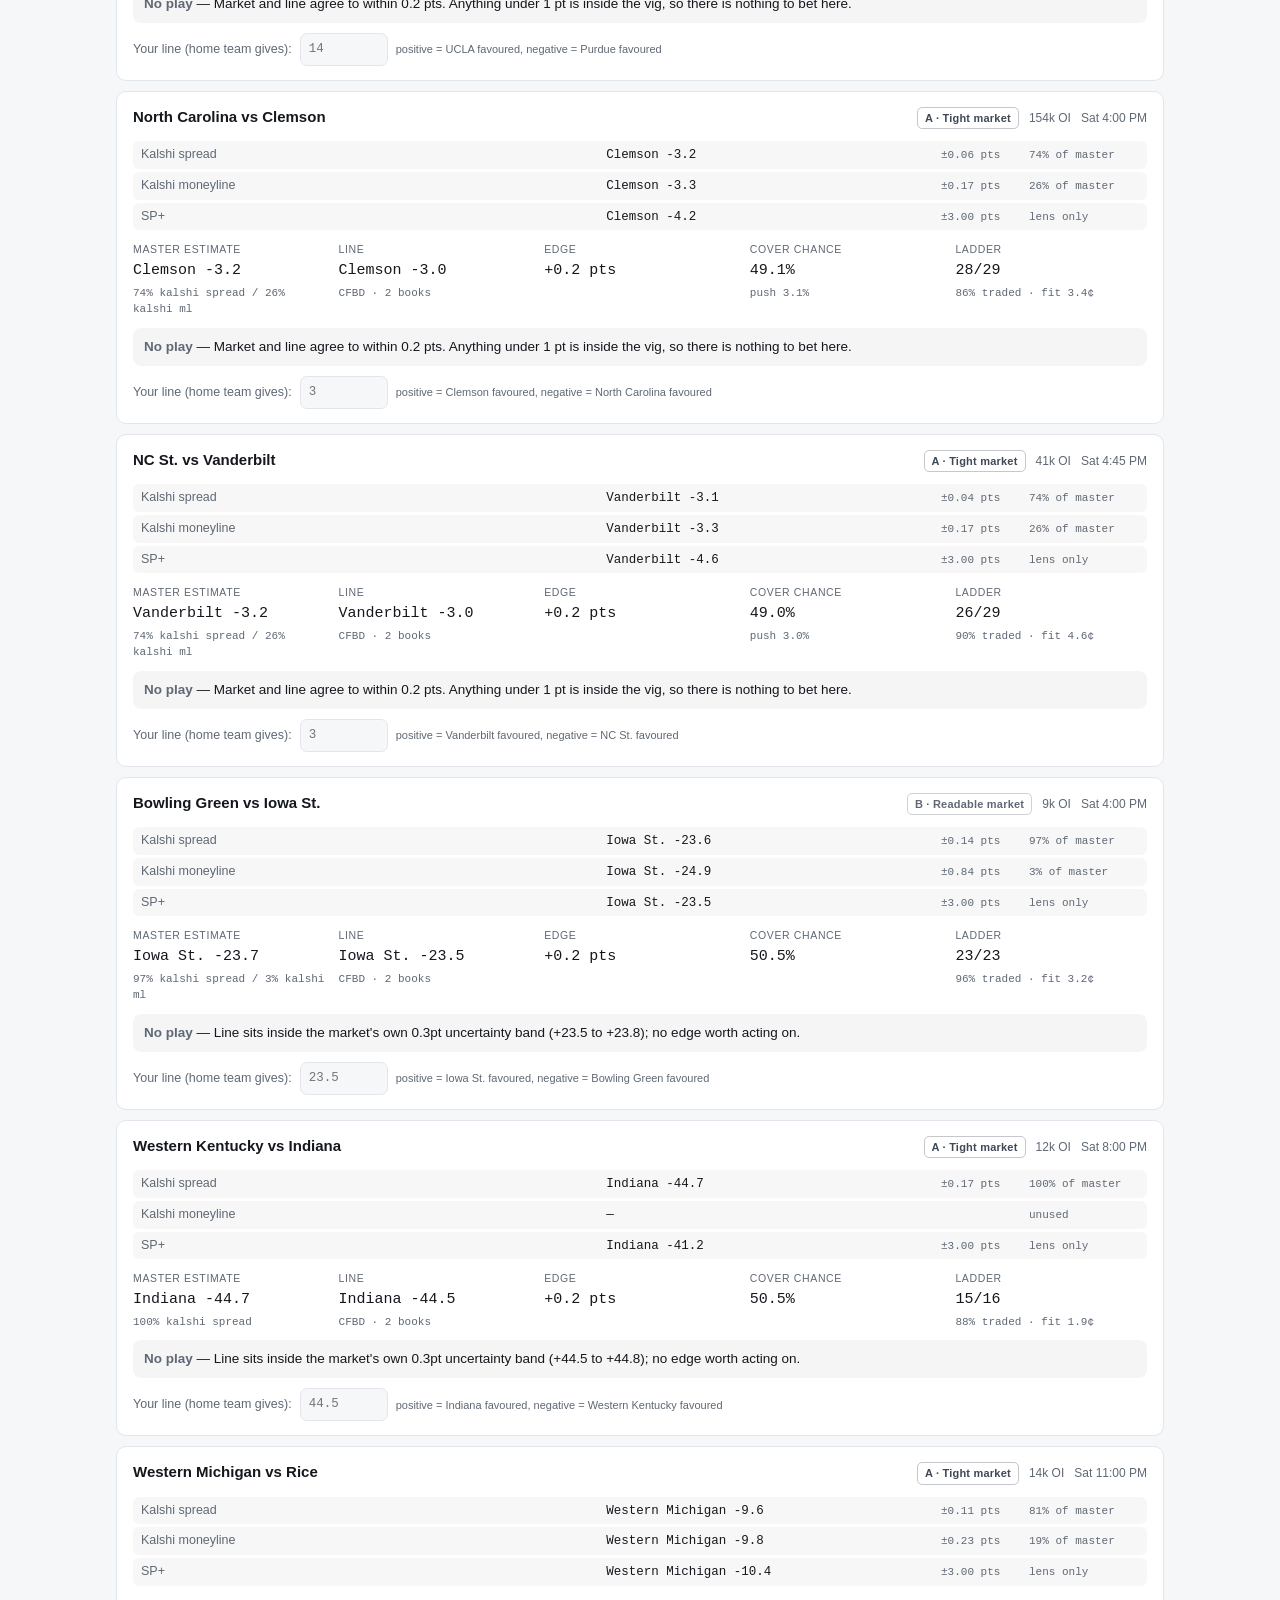
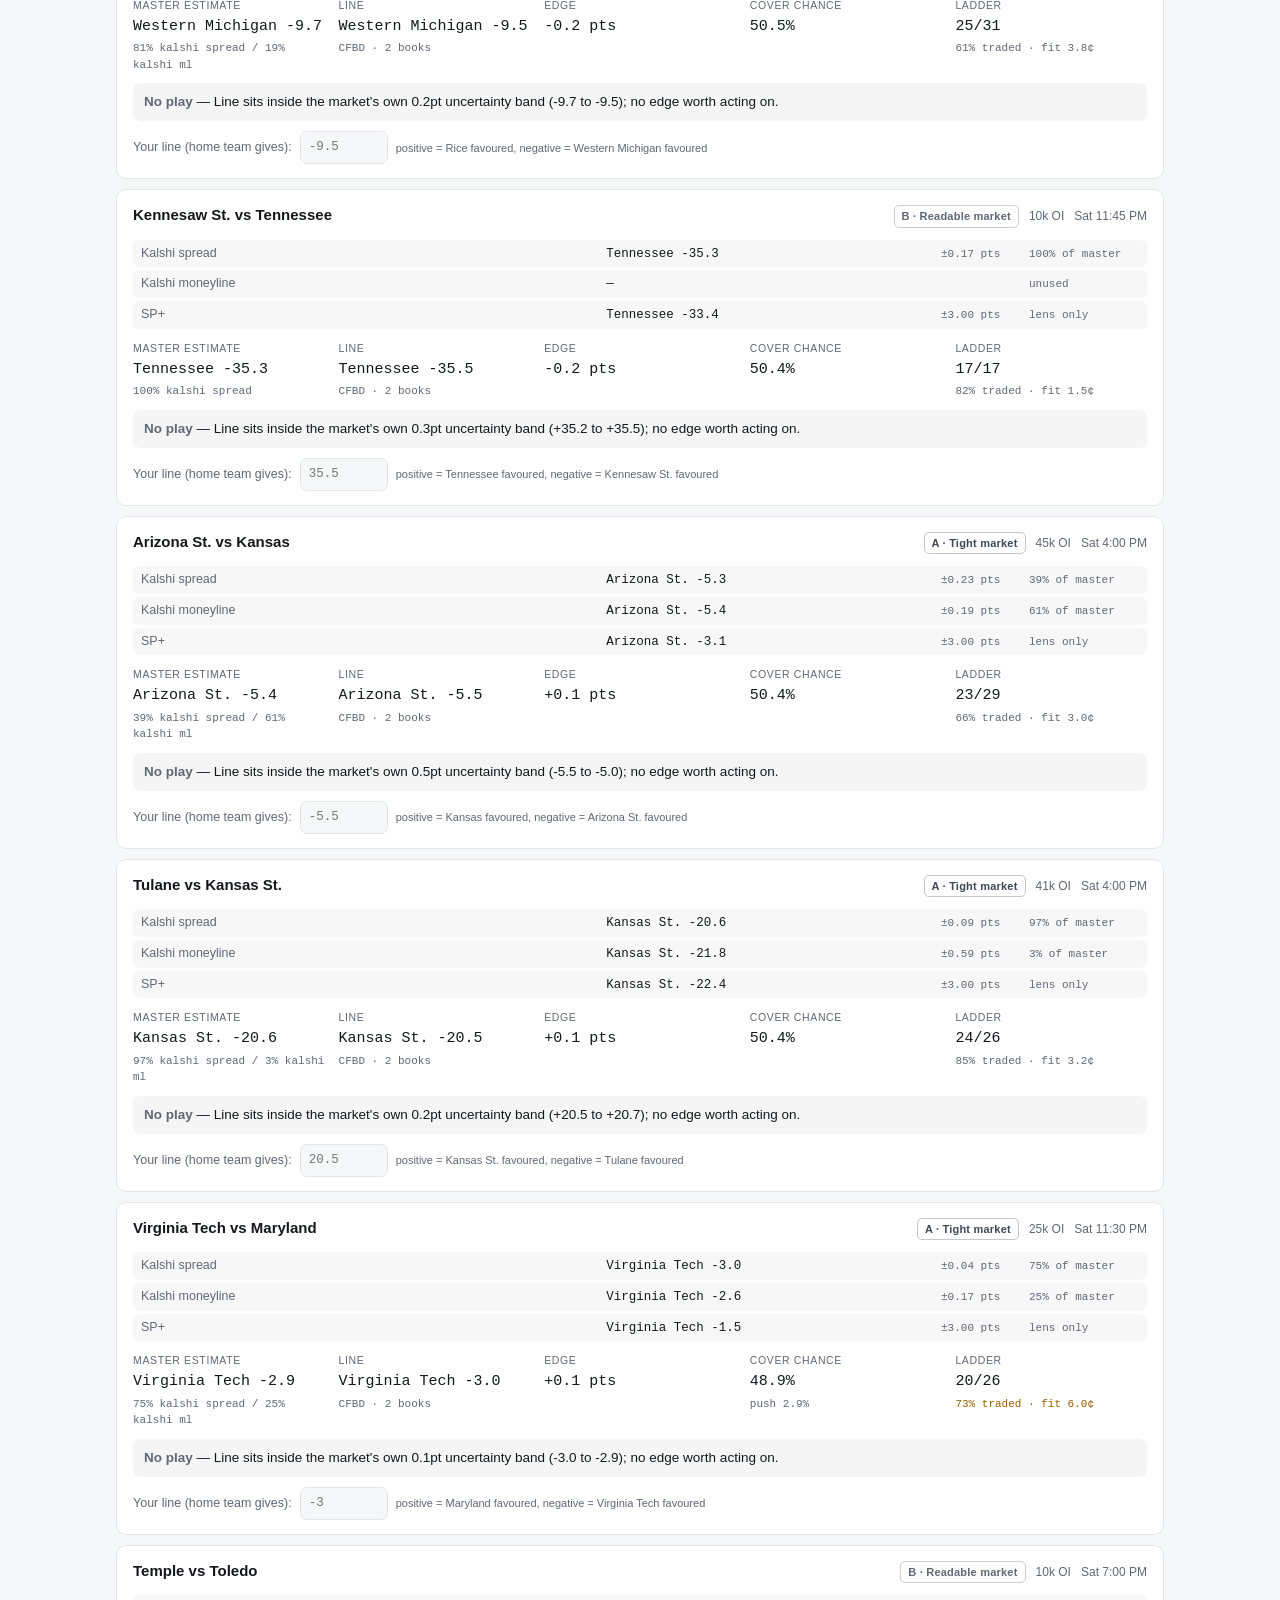
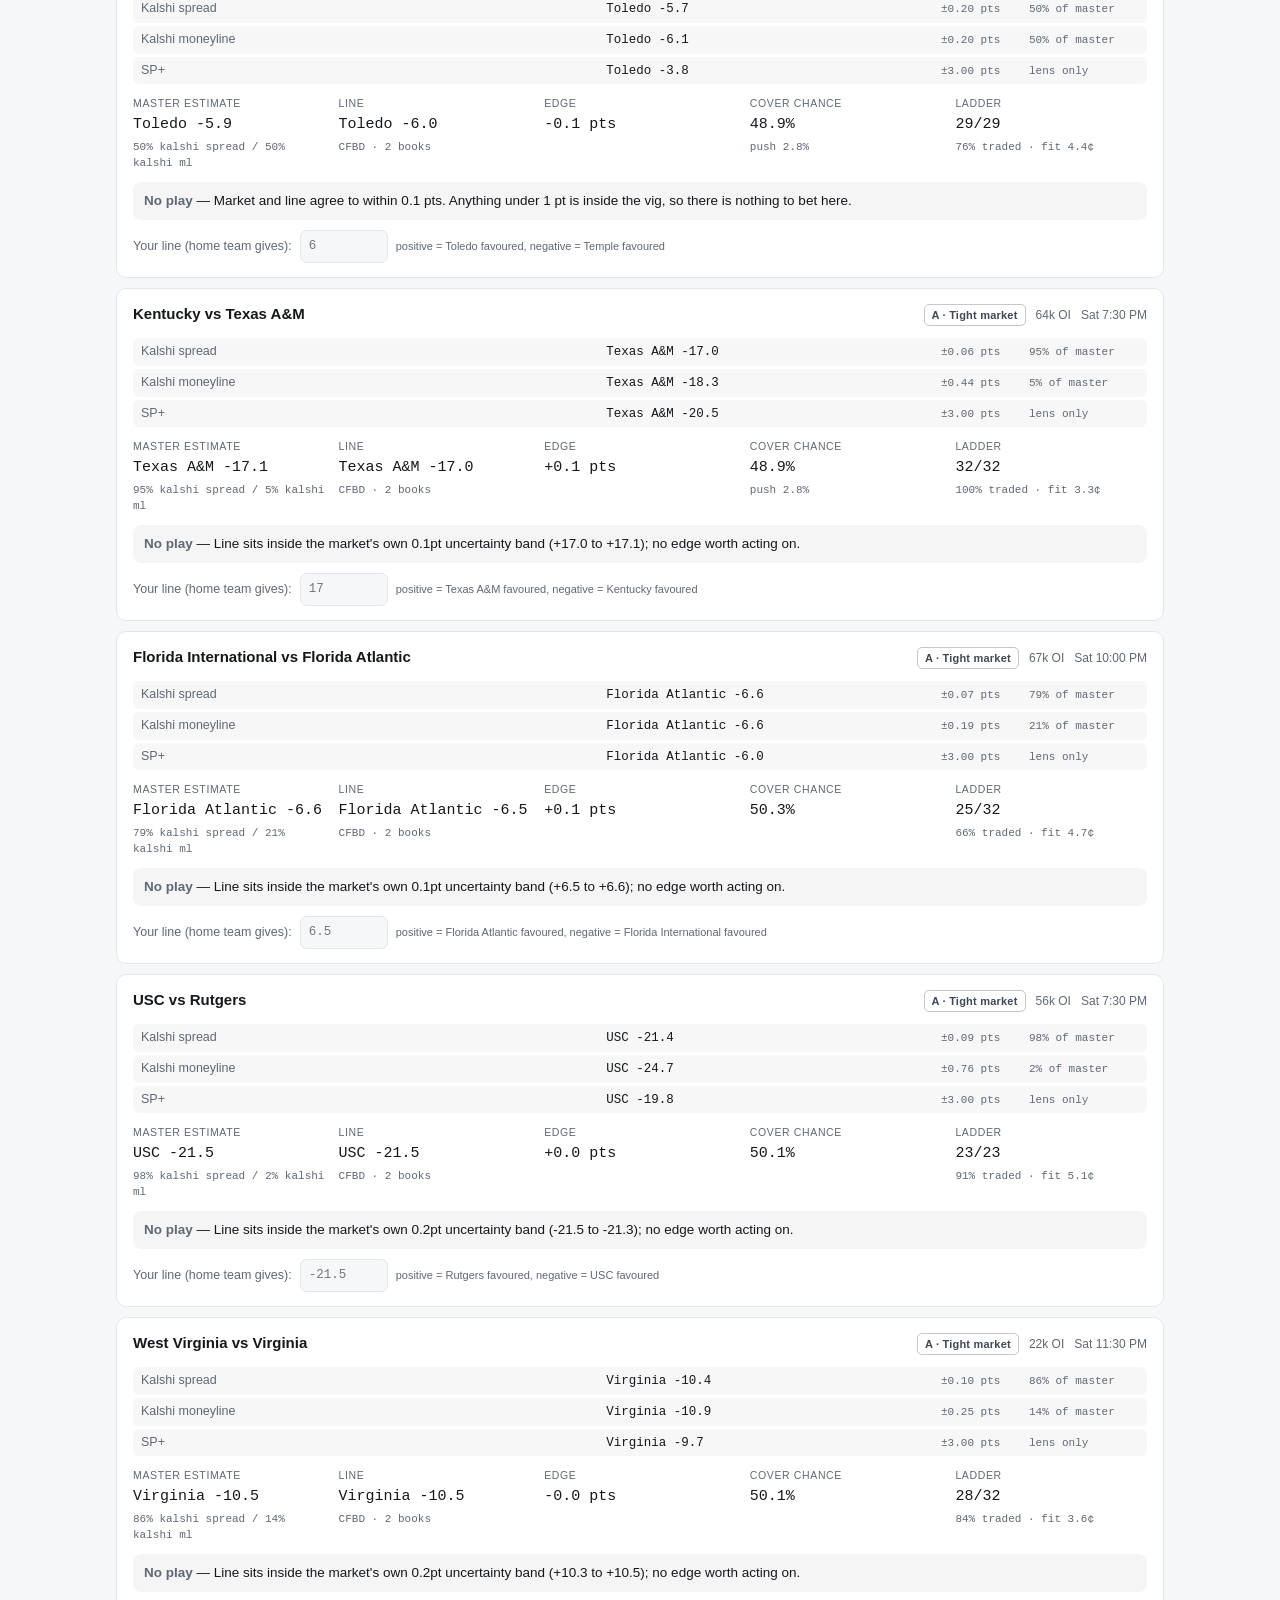
==== commit 6c66162f: "Grade the moneyline lens on both clocks The master is graded at Thursday noon and again an hour befo" ====
--- a/docs/index.html
+++ b/docs/index.html
@@ -101,7 +101,12 @@
   <em>lean</em>, <em>solid</em>, <em>strong</em>, set by the size of the edge. A deep market can still
   produce a lean, and a C-grade market is capped at lean however big the edge looks, because at that
   grade the number the edge was measured against is not solid enough to bet harder on.</p>
-  <p><strong>Four tabs, four records.</strong> <em>Master</em> is the tool&rsquo;s official pick and the
+  <p><strong>Two clocks for the signals that earn them.</strong> The master is graded at Thursday
+  noon and again an hour before kickoff, and <em>Kalshi ML vs Spread</em> now is too &mdash; it
+  carries most of the master&rsquo;s weight on a tight game, and Kalshi&rsquo;s volume arrives late,
+  so it is the signal most likely to read differently at the two moments. Both samples are still
+  small enough that the gap between them means nothing yet; keeping it is how that changes.</p>
+  <p><strong>Four tabs, six records.</strong> <em>Master</em> is the tool&rsquo;s official pick and the
   one whose record counts. The other three each show a single comparison and keep their own separate
   record, using a looser rule &mdash; any edge over a point, with none of the master&rsquo;s safety
   checks &mdash; because the point of a lens is to measure whether that signal carries information at
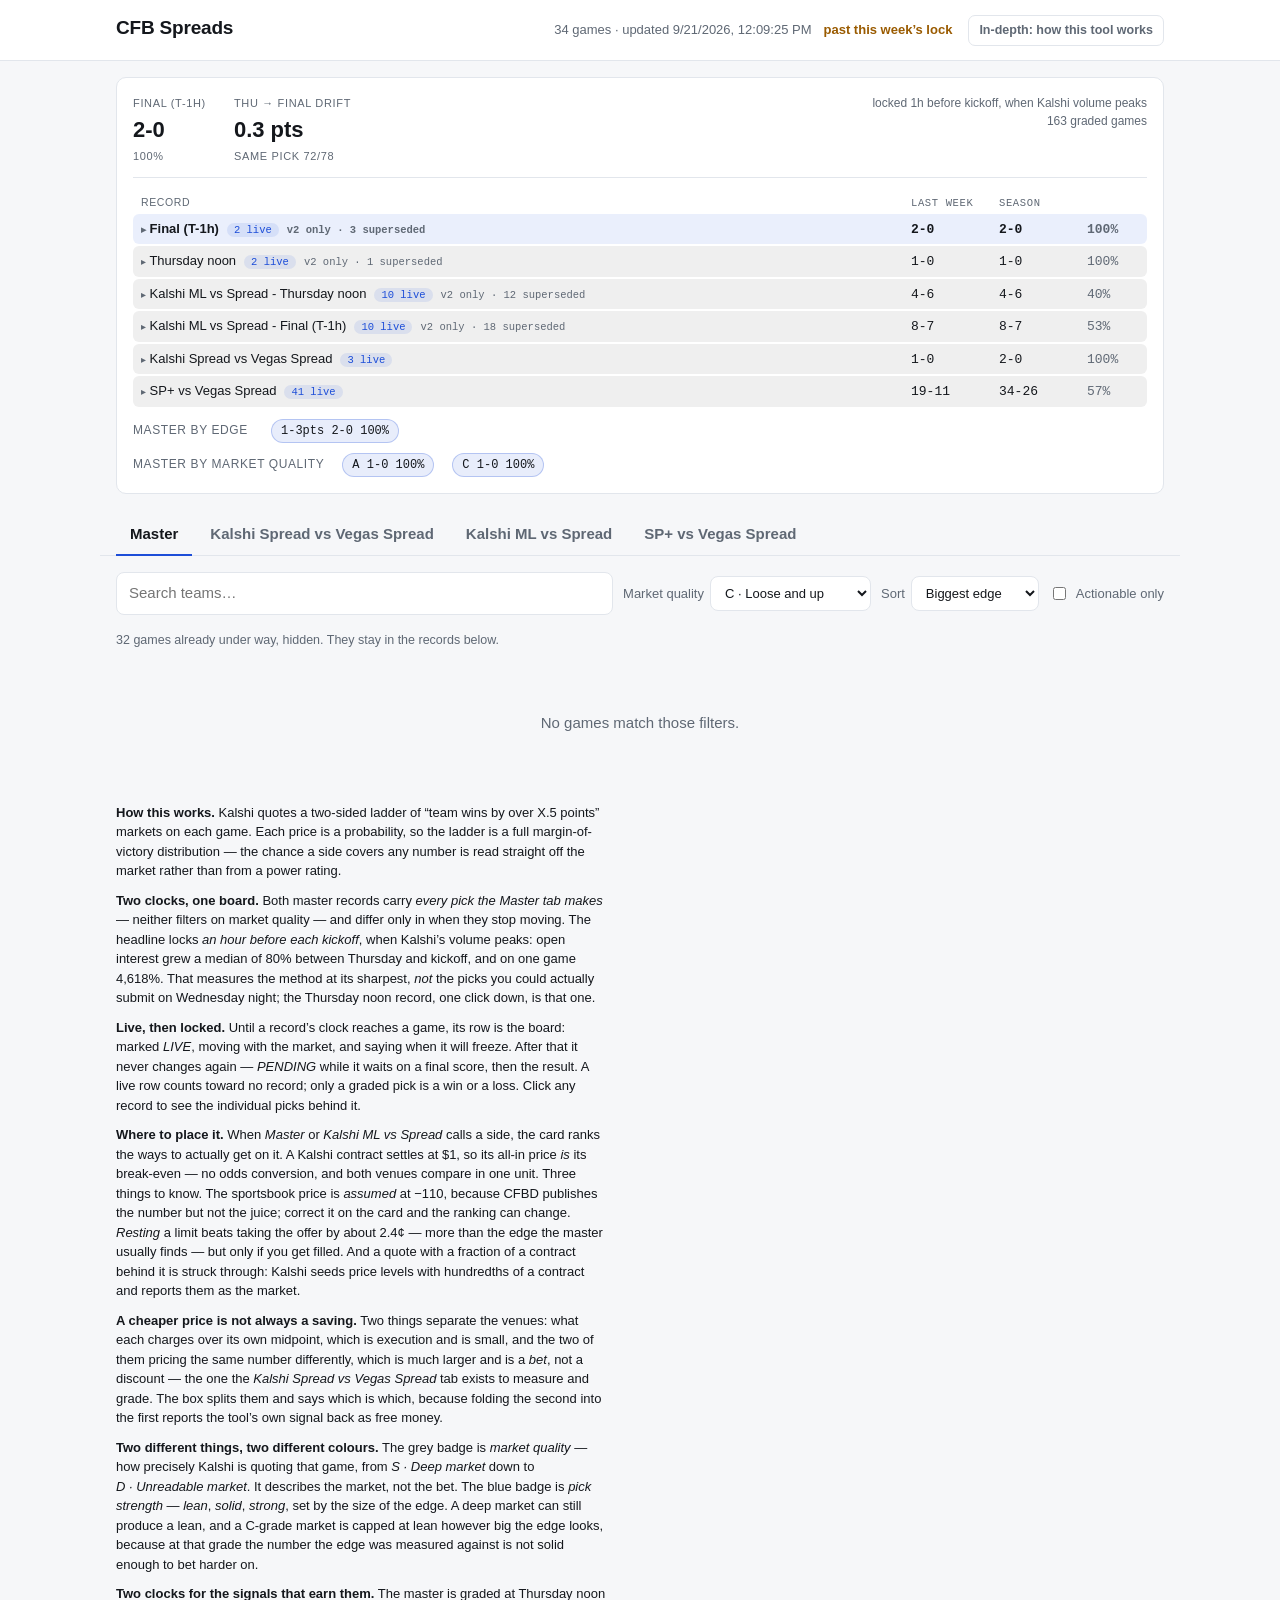
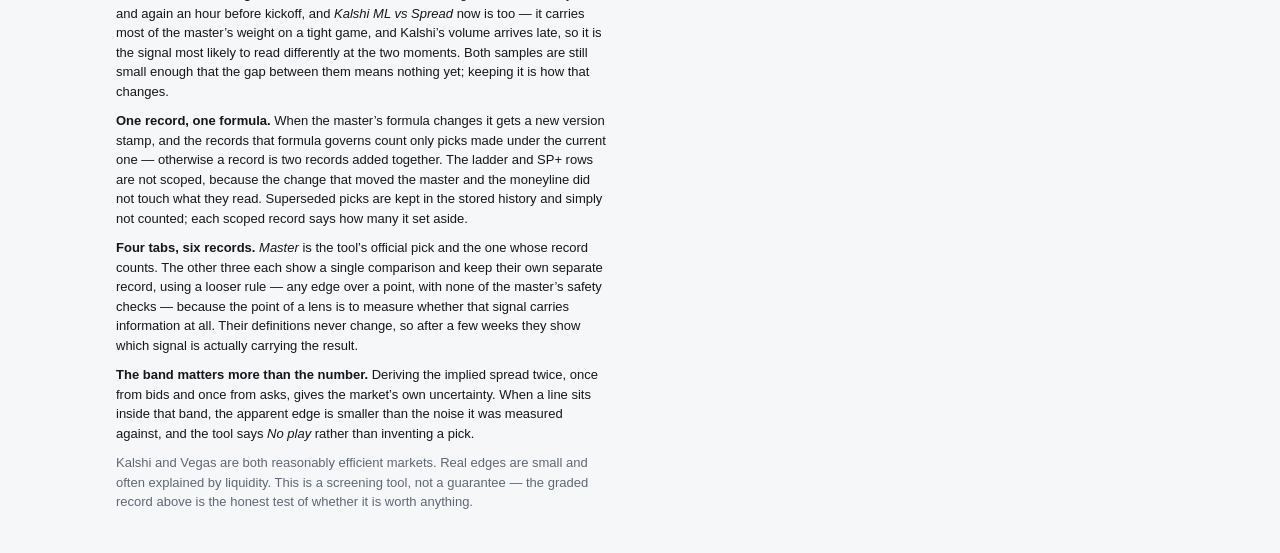
==== commit b097d75d: "Count one formula per record, and say what that set aside accuracy.json reported strategy_versions [" ====
--- a/docs/index.html
+++ b/docs/index.html
@@ -106,6 +106,12 @@
   carries most of the master&rsquo;s weight on a tight game, and Kalshi&rsquo;s volume arrives late,
   so it is the signal most likely to read differently at the two moments. Both samples are still
   small enough that the gap between them means nothing yet; keeping it is how that changes.</p>
+  <p><strong>One record, one formula.</strong> When the master&rsquo;s formula changes it gets a
+  new version stamp, and the records that formula governs count only picks made under the current
+  one &mdash; otherwise a record is two records added together. The ladder and SP+ rows are not
+  scoped, because the change that moved the master and the moneyline did not touch what they read.
+  Superseded picks are kept in the stored history and simply not counted; each scoped record says
+  how many it set aside.</p>
   <p><strong>Four tabs, six records.</strong> <em>Master</em> is the tool&rsquo;s official pick and the
   one whose record counts. The other three each show a single comparison and keep their own separate
   record, using a looser rule &mdash; any edge over a point, with none of the master&rsquo;s safety
--- a/docs/style.css
+++ b/docs/style.css
@@ -139,6 +139,13 @@
 .acc-td { font-family: var(--mono); font-variant-numeric: tabular-nums; }
 .acc-td.name { font-family: inherit; }
 .acc-td.muted { color: var(--muted); }
+.acc-scope {
+  margin-left: 8px;
+  font-family: var(--mono);
+  font-size: 10.5px;
+  color: var(--muted);
+  white-space: nowrap;
+}
 .acc-open {
   margin-left: 8px;
   font-family: var(--mono);
@@ -163,6 +170,7 @@
 }
 .picks-note { font-size: 11.5px; color: var(--muted); padding: 2px 2px 8px; }
 .picks-live-note { color: var(--accent); }
+.picks-scope { color: var(--muted); }
 .picks-empty { font-size: 12.5px; color: var(--muted); padding: 6px 2px; }
 
 .pick {
@@ -257,6 +265,7 @@
 /* ----------------------------------------------------------------- cards */
 
 #board { display: grid; gap: 10px; padding-bottom: 8px; }
+.board-note { margin: 0; font-size: 12.5px; color: var(--muted); }
 
 .game {
   background: var(--panel);
@@ -468,7 +477,12 @@
   .titleactions { flex-direction: column; align-items: flex-start; gap: 6px; }
   .sig { grid-template-columns: 1fr auto; row-gap: 2px; }
   .sig-sd, .sig-w { grid-column: span 1; }
-  .acc-tr { grid-template-columns: 1fr 62px 62px 44px; font-size: 12px; }
+  .acc-tr { grid-template-columns: minmax(0, 1fr) 62px 62px 44px; font-size: 12px; }
+  /* The name carries a label plus up to two chips. Side by side they will not
+     fit a phone, so the chips drop onto their own lines and stop forcing the
+     grid column wider than the screen. */
+  .acc-td.name { min-width: 0; }
+  .acc-open, .acc-scope { display: block; margin-left: 0; white-space: normal; }
   .pick { grid-template-columns: 44px 1fr; row-gap: 4px; }
   .pick-out { grid-column: 2; justify-items: start; text-align: left; }
   /* Four columns need 348px before padding, which a phone does not have. The
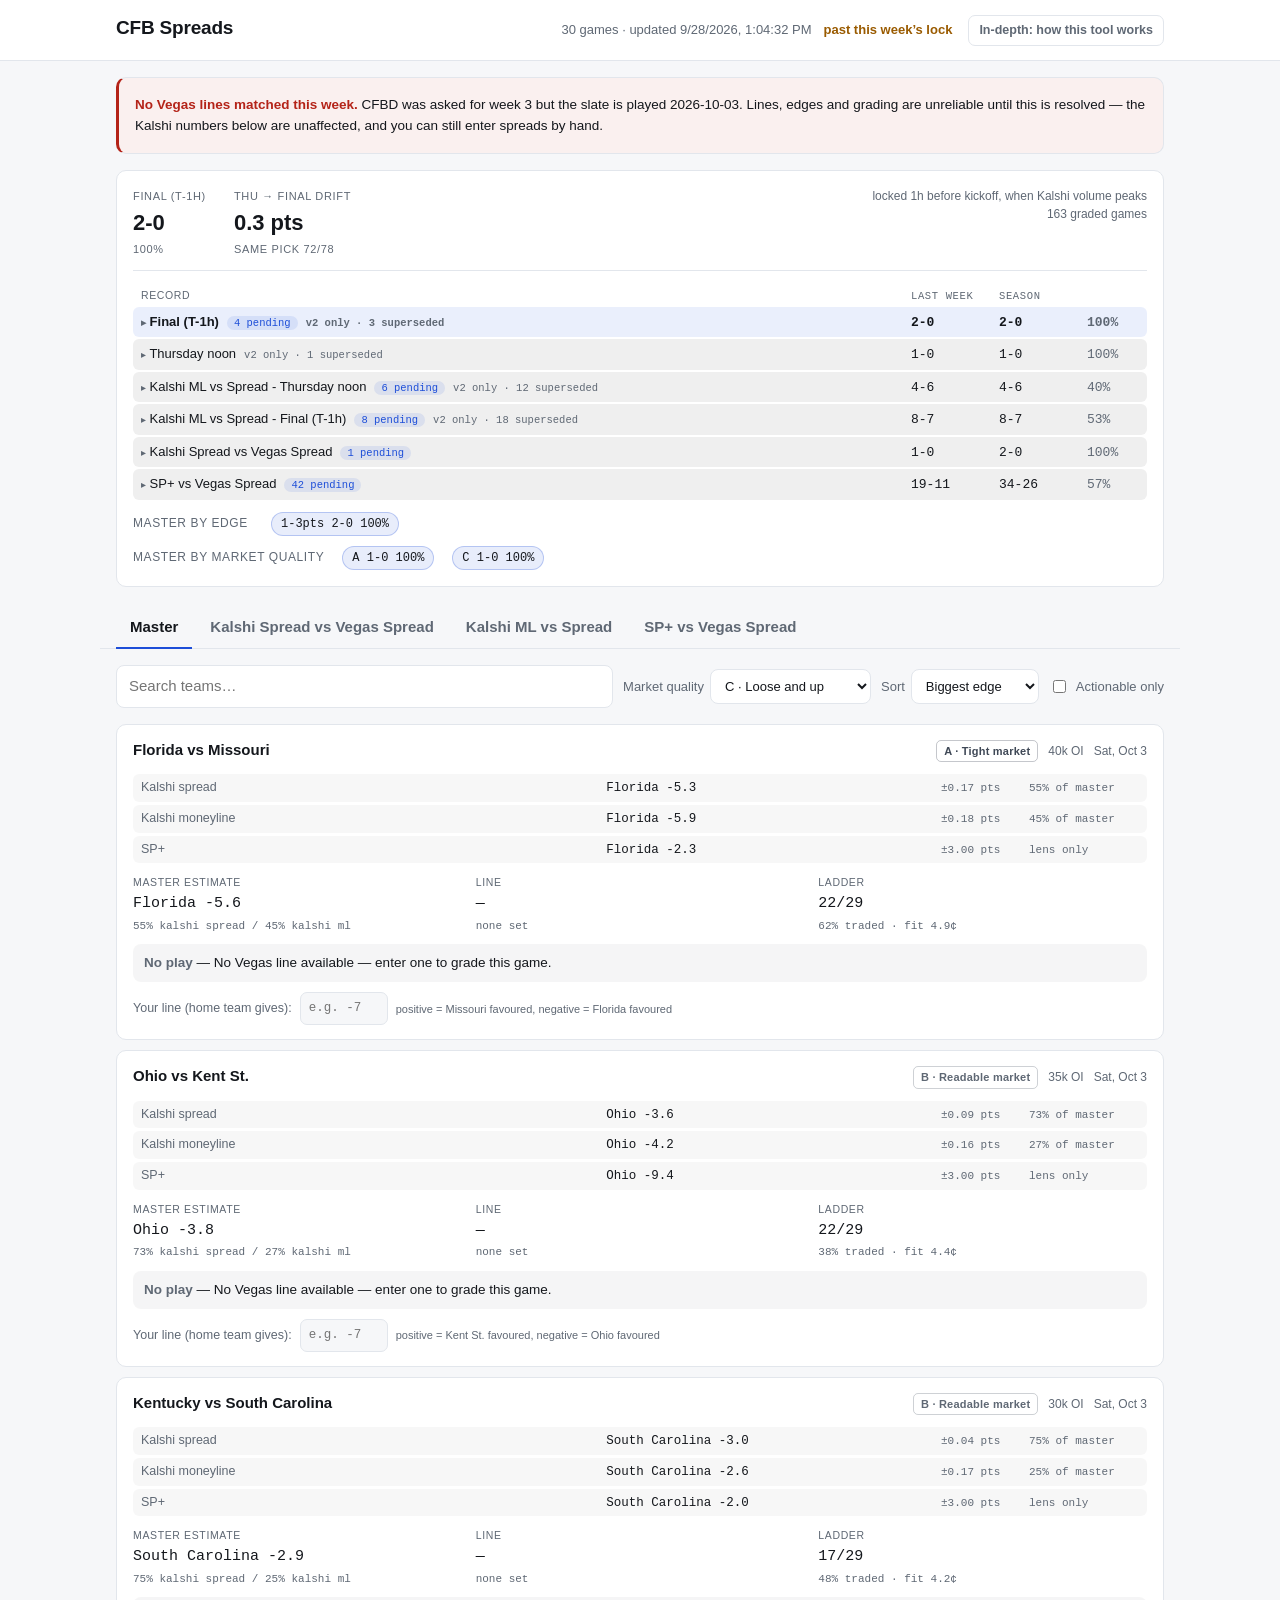
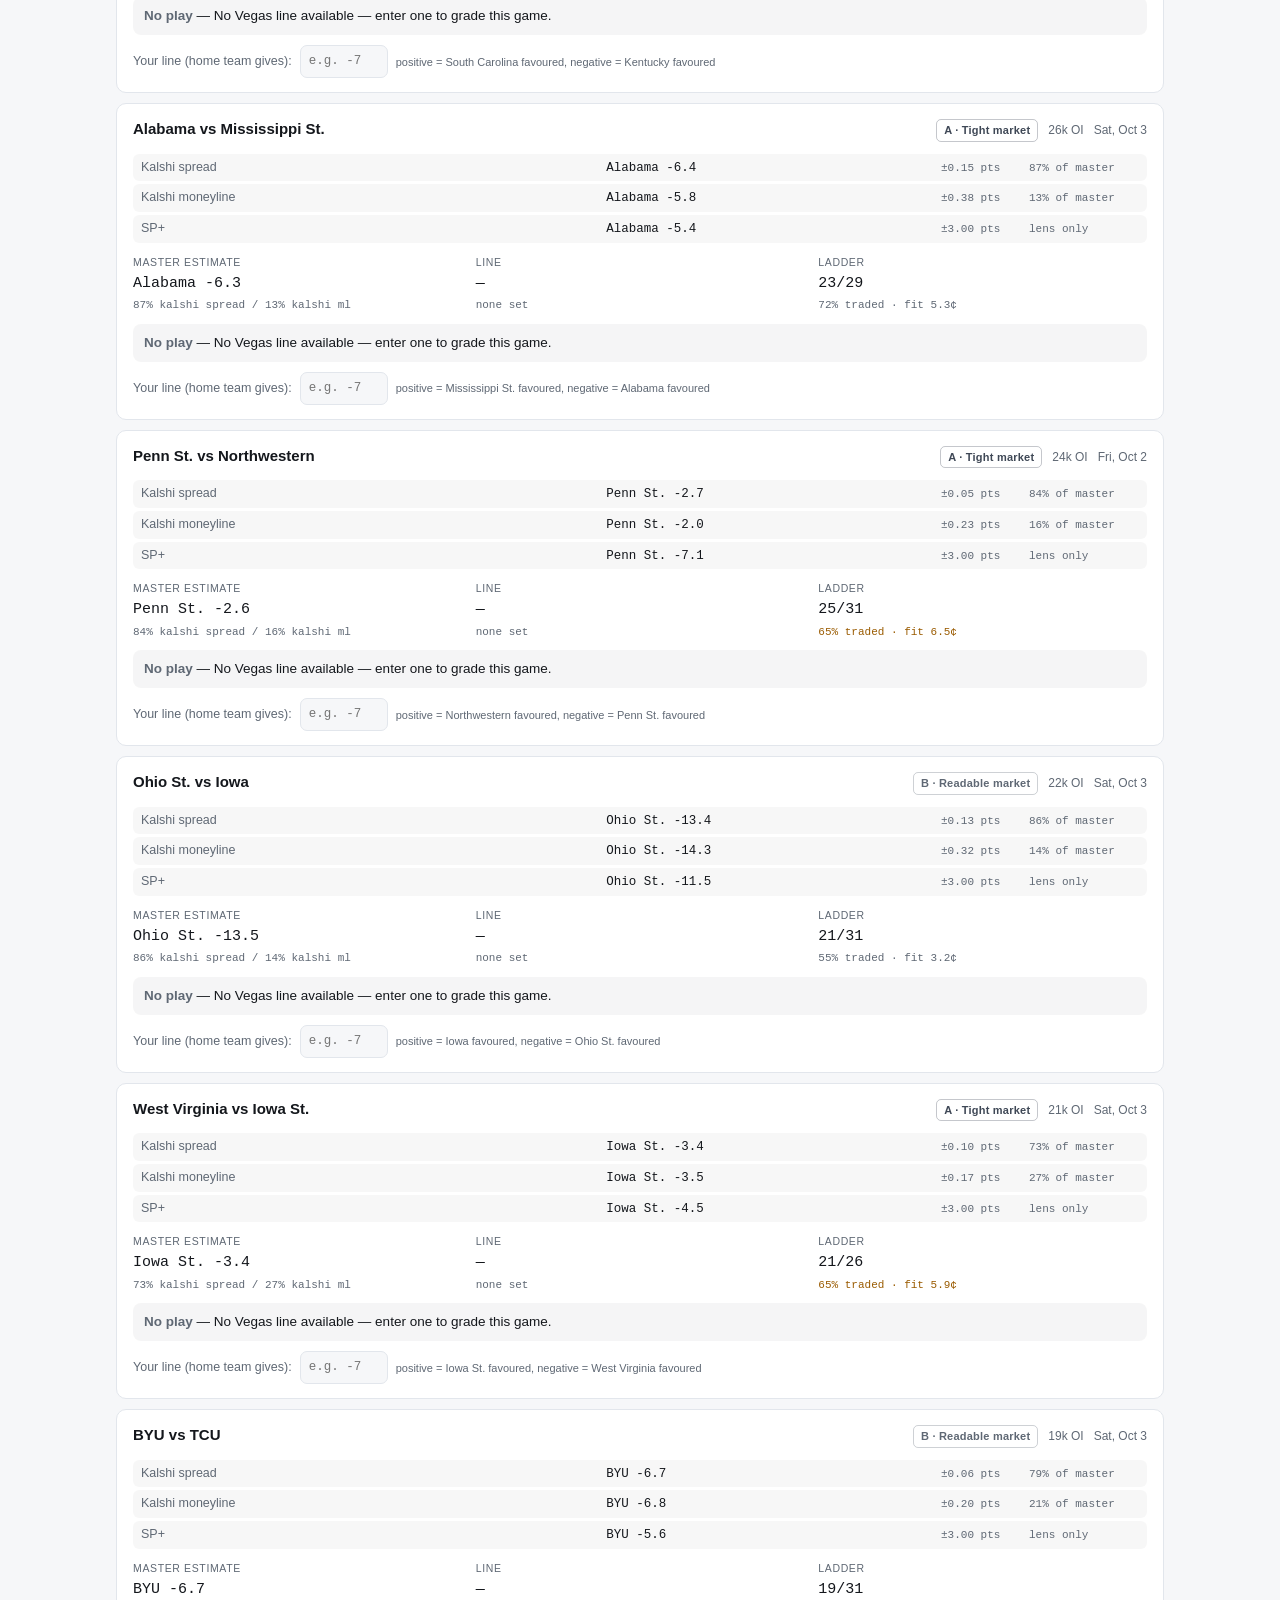
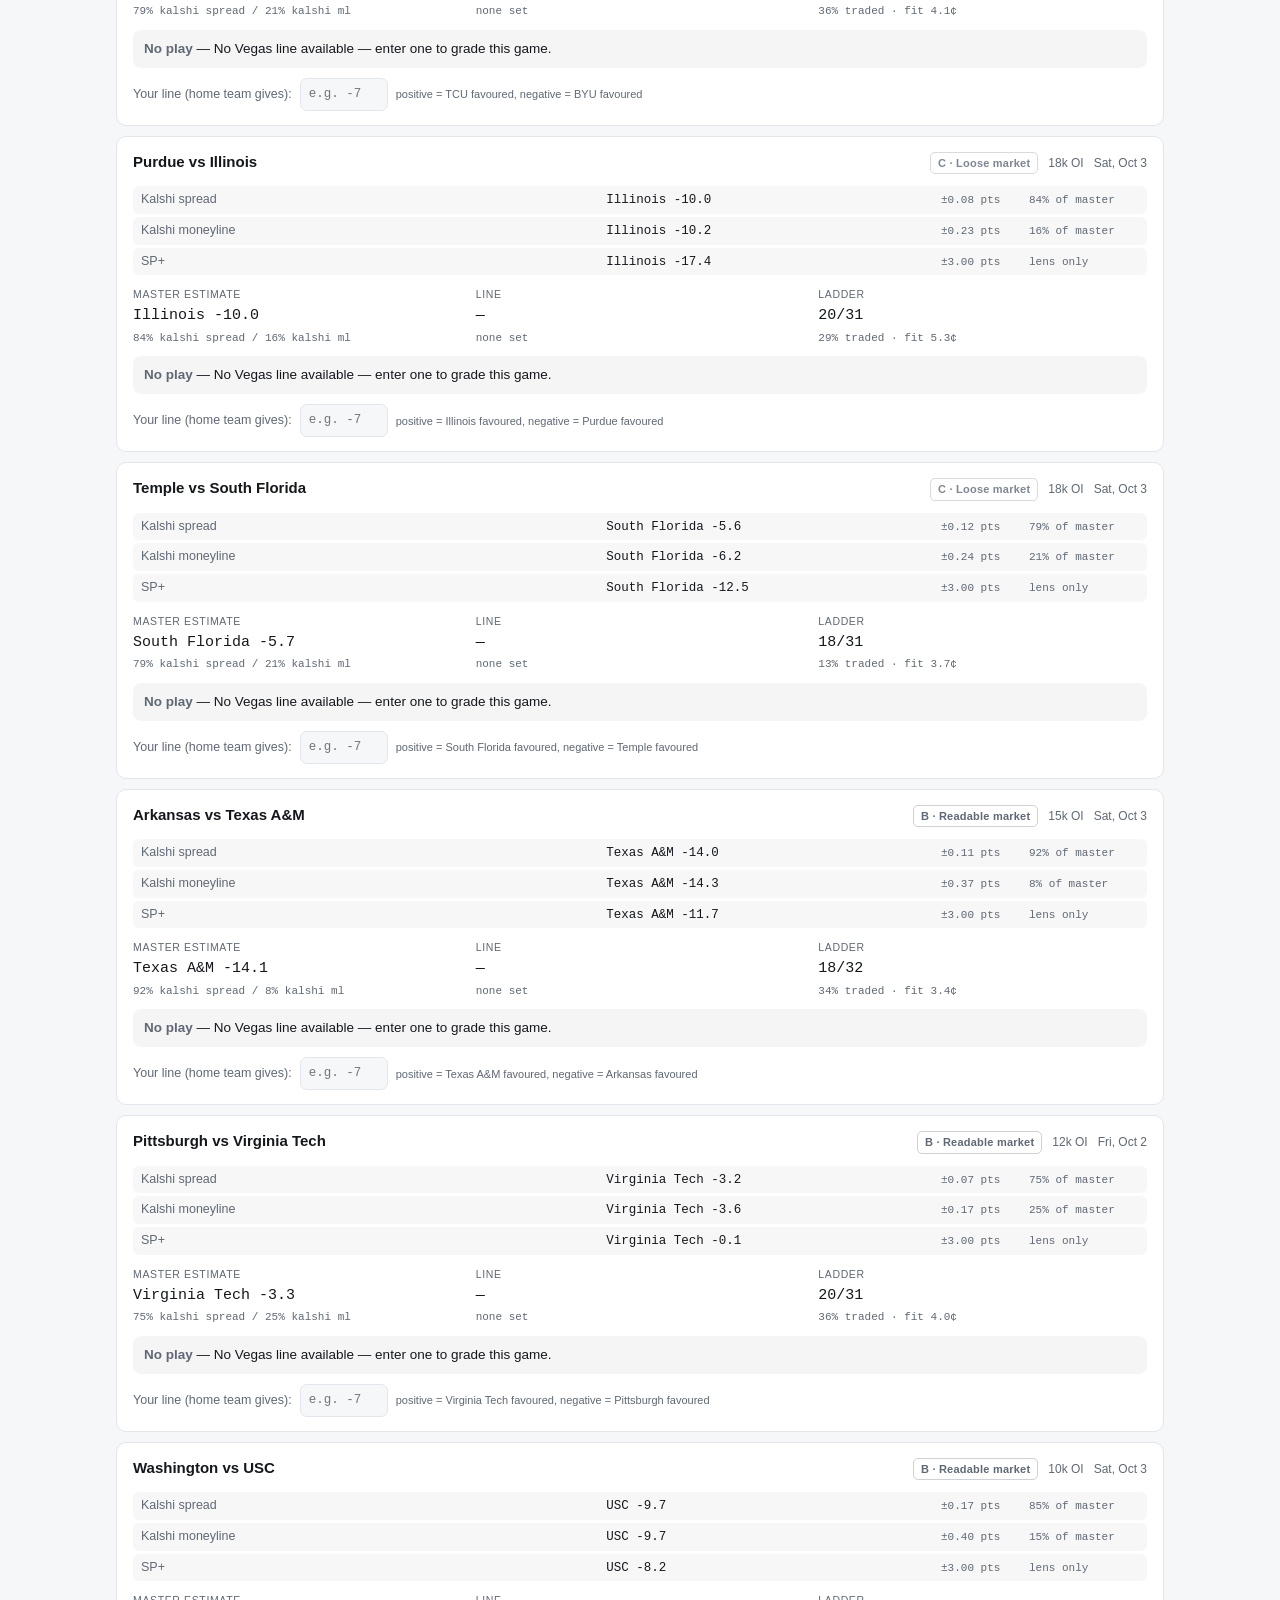
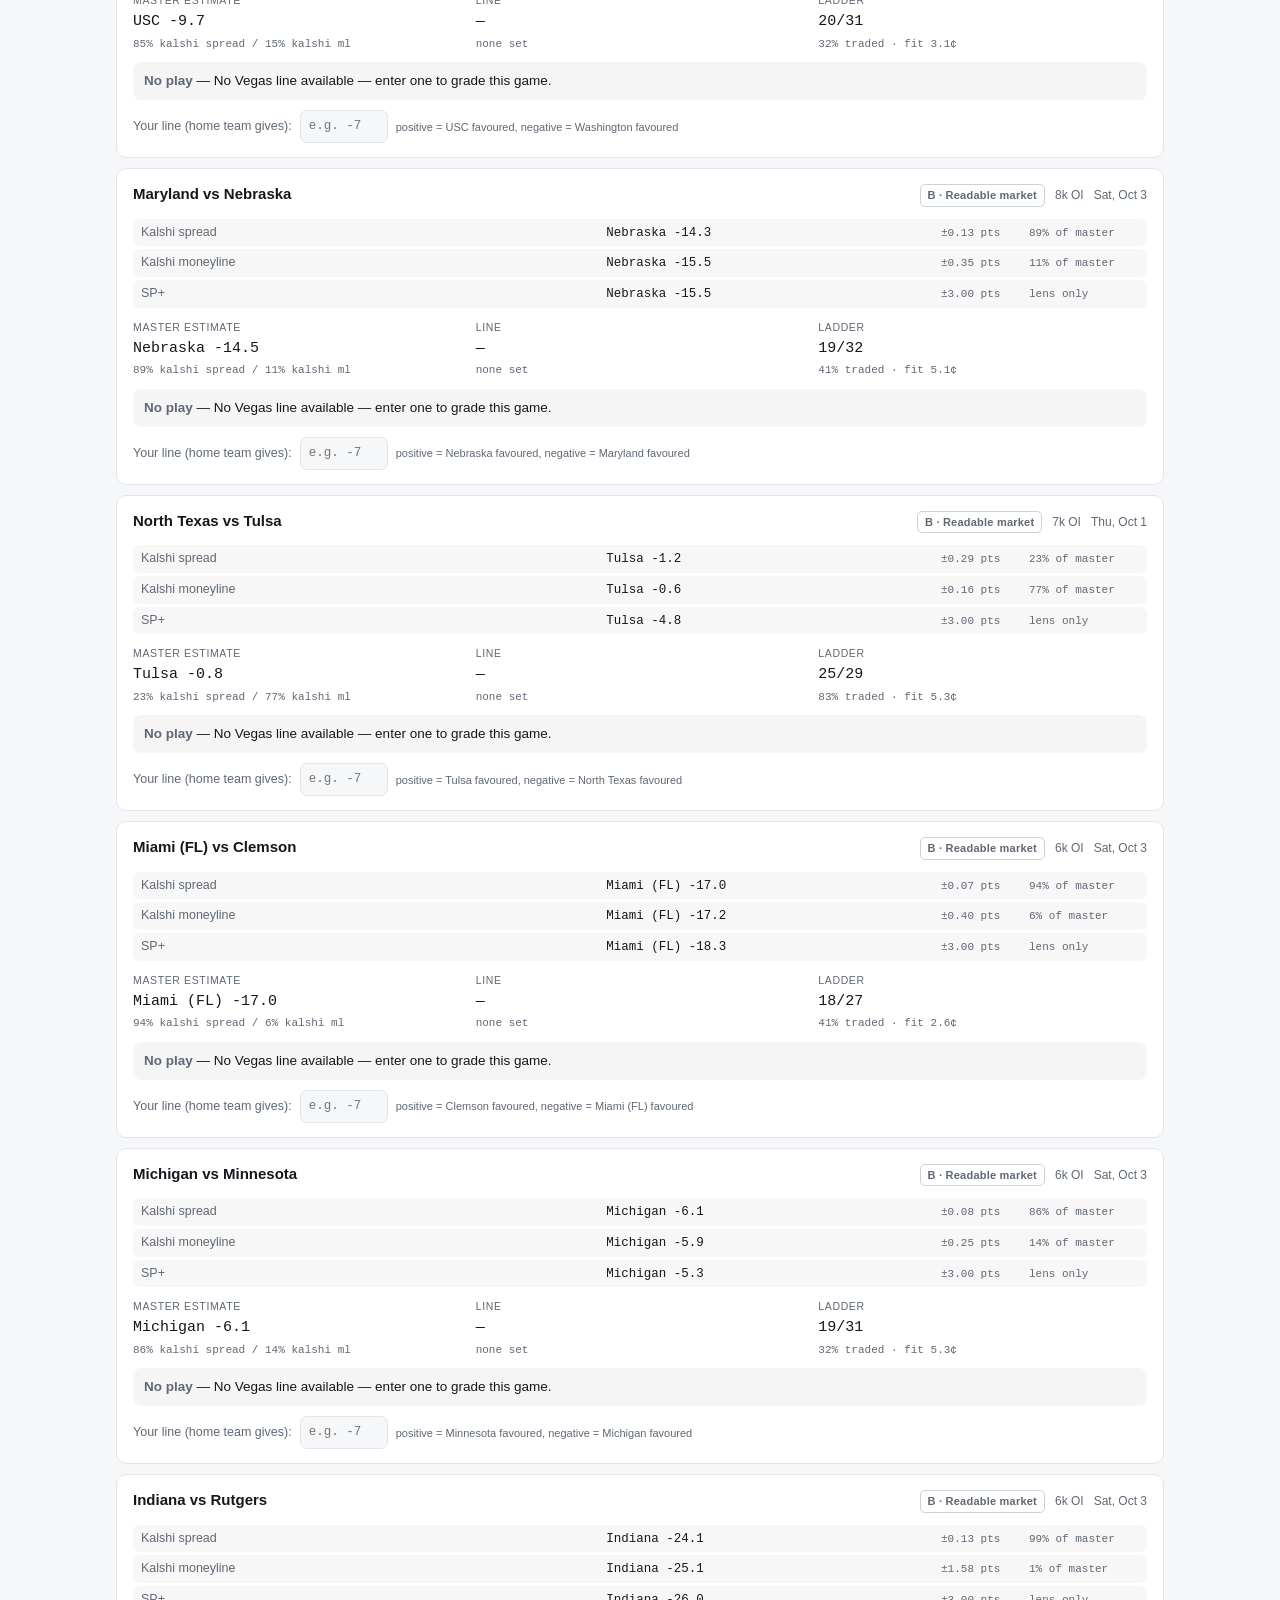
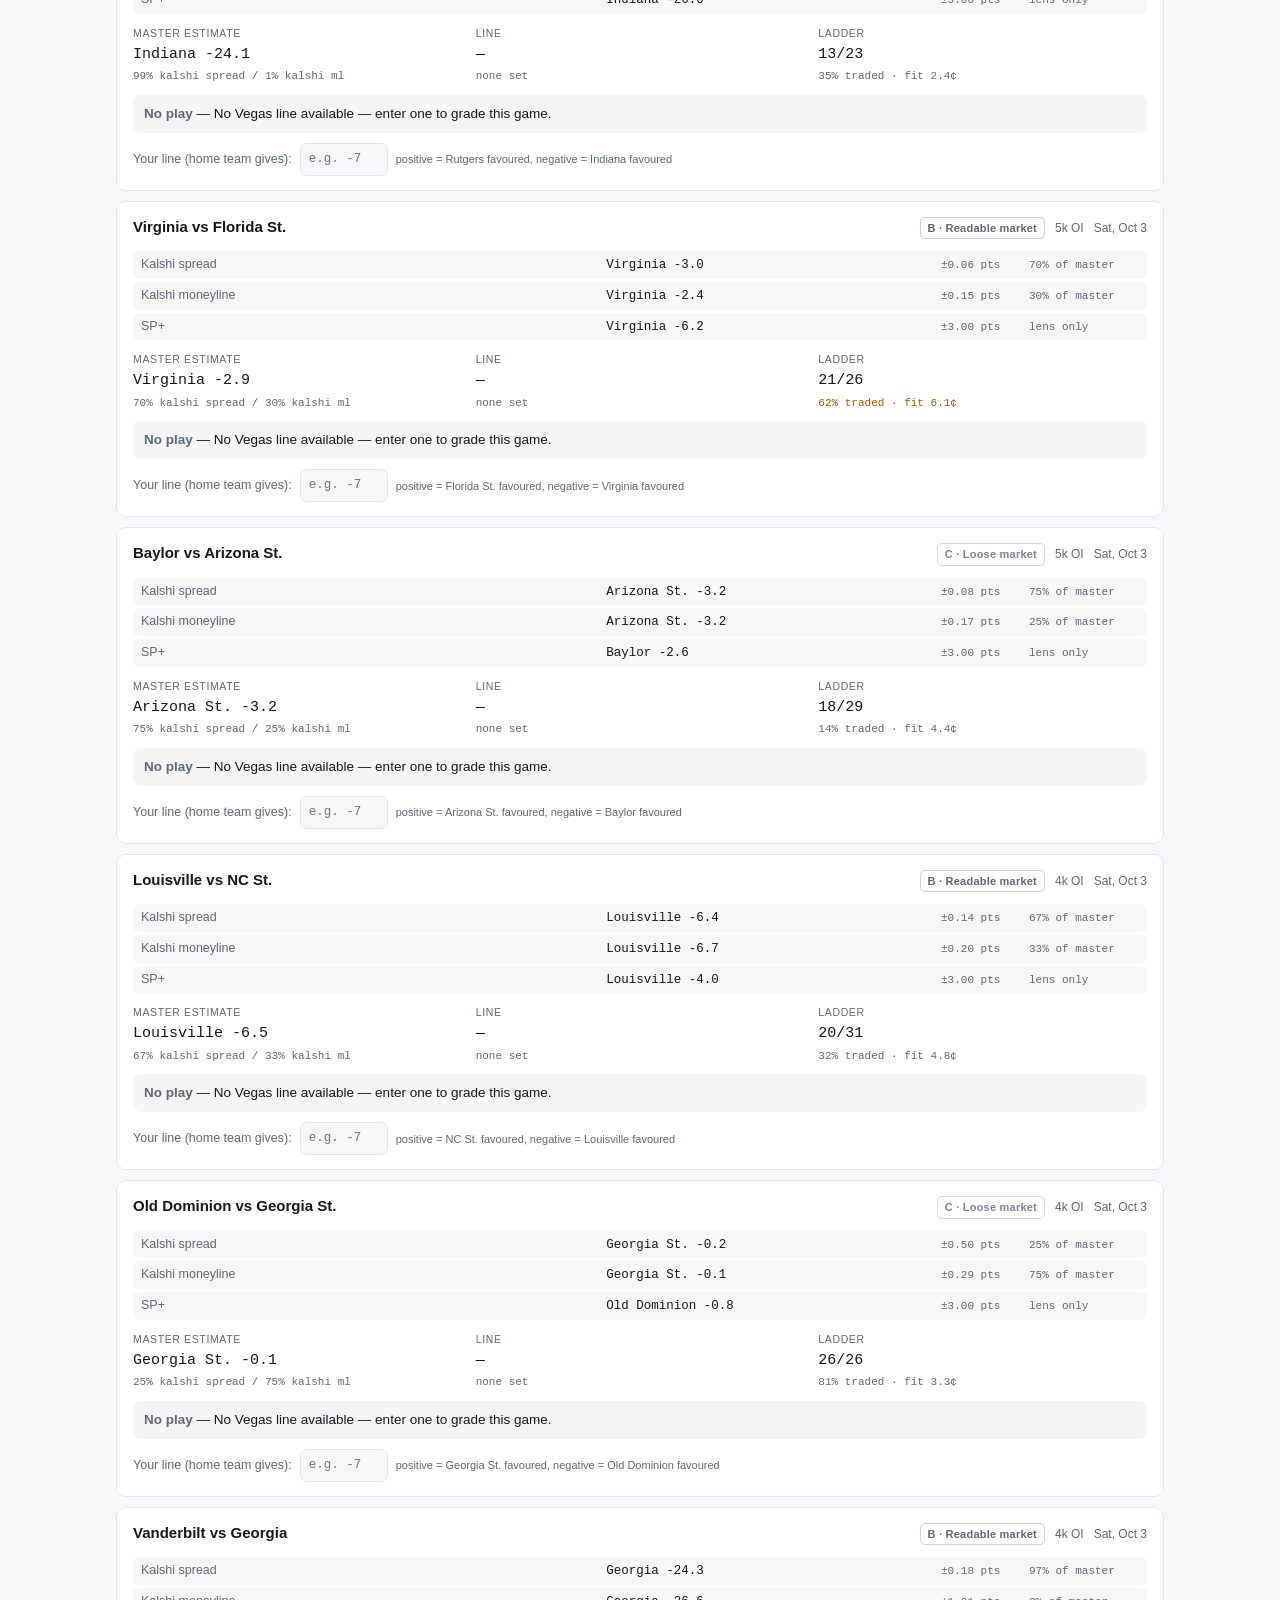
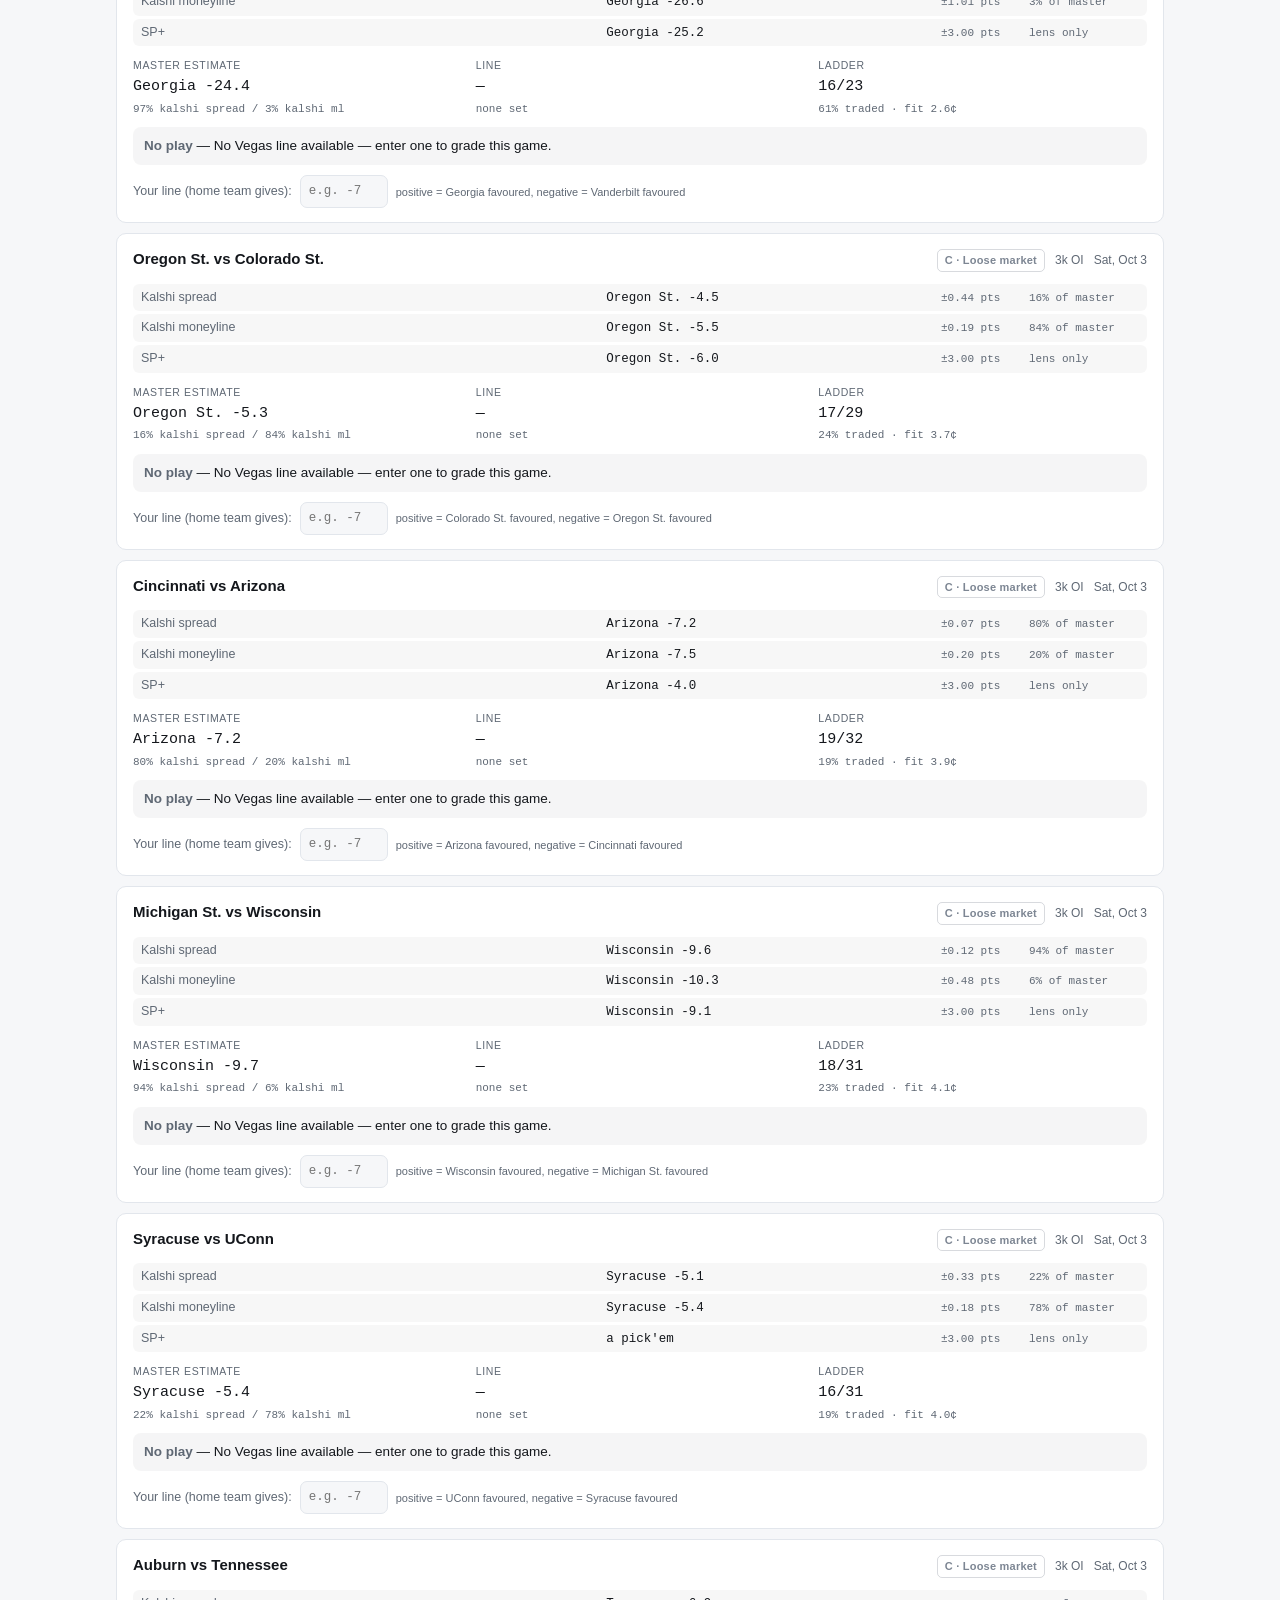
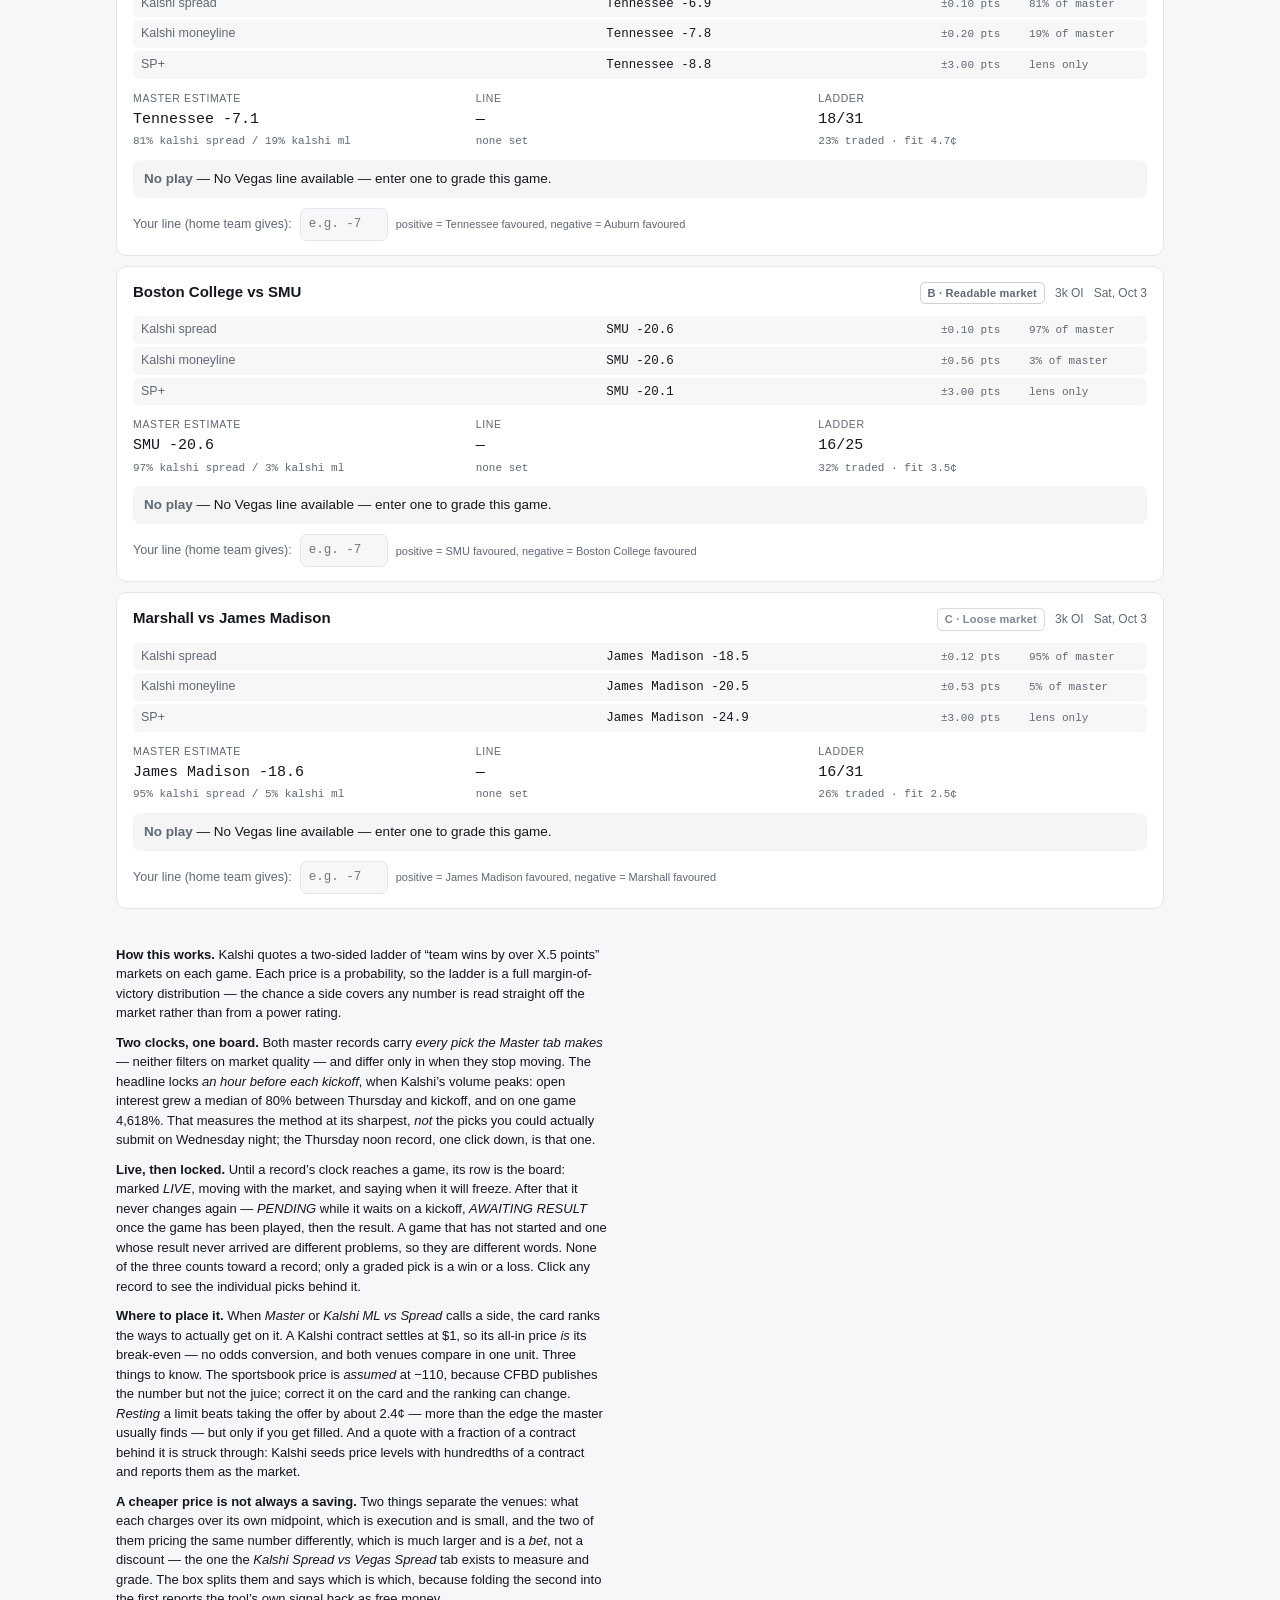
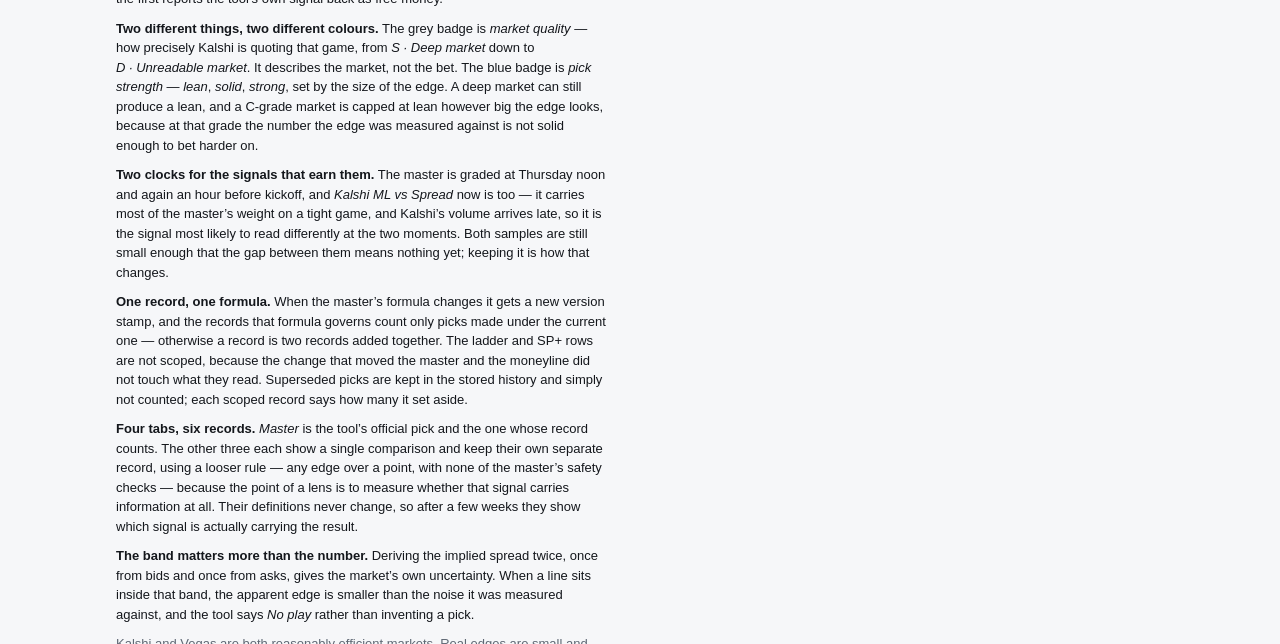
==== commit 159128bb: "Say whether a frozen pick waits on a kickoff or on a grading run A master pick on a game played two " ====
--- a/docs/index.html
+++ b/docs/index.html
@@ -76,9 +76,11 @@
   night; the Thursday&nbsp;noon record, one click down, is that one.</p>
   <p><strong>Live, then locked.</strong> Until a record&rsquo;s clock reaches a game, its row is the
   board: marked <em>LIVE</em>, moving with the market, and saying when it will freeze. After that it
-  never changes again &mdash; <em>PENDING</em> while it waits on a final score, then the result. A
-  live row counts toward no record; only a graded pick is a win or a loss. Click any record to see
-  the individual picks behind it.</p>
+  never changes again &mdash; <em>PENDING</em> while it waits on a kickoff, <em>AWAITING RESULT</em>
+  once the game has been played, then the result. A game that has not started and one whose result
+  never arrived are different problems, so they are different words. None of the three counts toward
+  a record; only a graded pick is a win or a loss. Click any record to see the individual picks
+  behind it.</p>
   <p><strong>Where to place it.</strong> When <em>Master</em> or <em>Kalshi ML vs Spread</em> calls
   a side, the card ranks the ways to actually get on it. A Kalshi contract settles at $1, so its
   all-in price <em>is</em> its break-even &mdash; no odds conversion, and both venues compare in one
--- a/docs/style.css
+++ b/docs/style.css
@@ -193,7 +193,8 @@
 .pick-res { font-size: 10.5px; font-weight: 700; letter-spacing: .05em; }
 .pick-res.win { color: var(--good); }
 .pick-res.loss { color: var(--bad); }
-.pick-res.push, .pick-res.pending { color: var(--muted); }
+.pick-res.push, .pick-res.pending, .pick-res.unresolved,
+.pick-res.awaiting { color: var(--muted); }
 /* Live is not a result -- it is the board, still moving. Given the accent so it
    reads as "in flight" rather than as a third outcome alongside win and loss. */
 .pick-res.live { color: var(--accent); }
